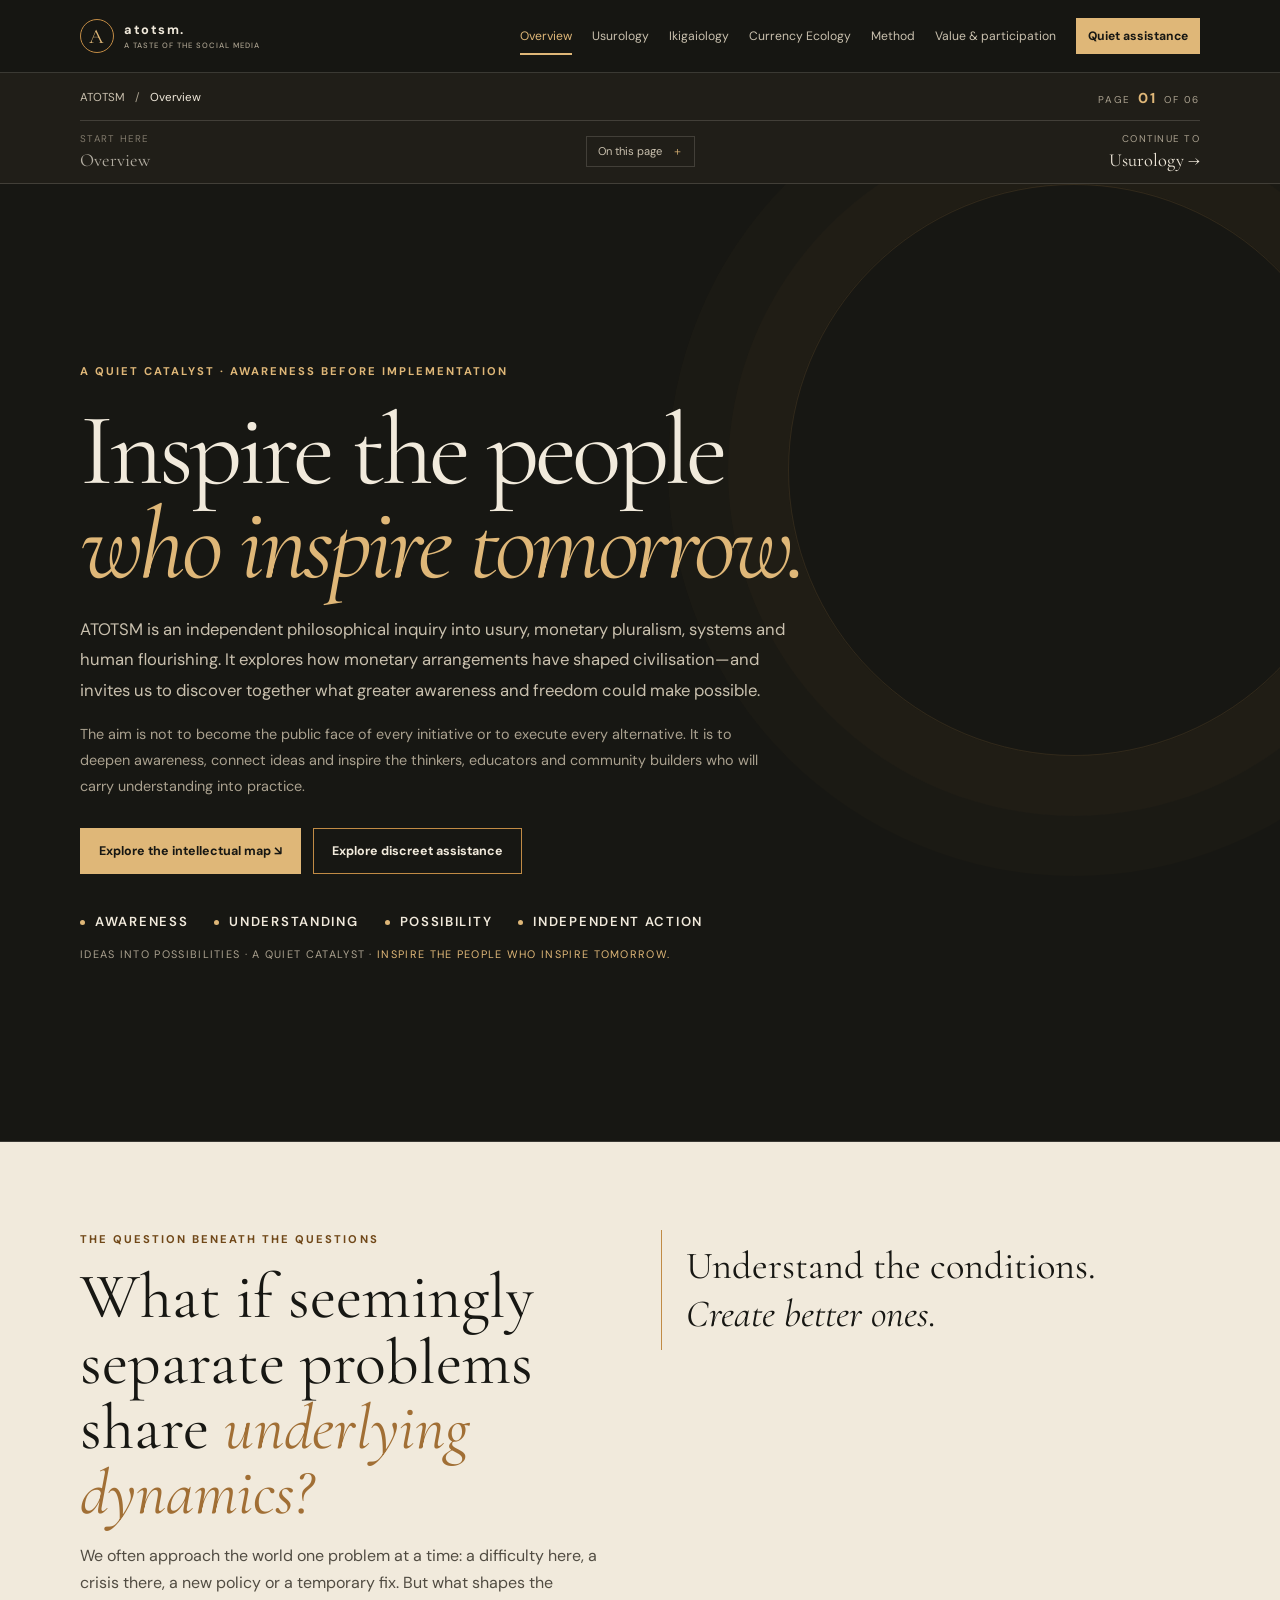
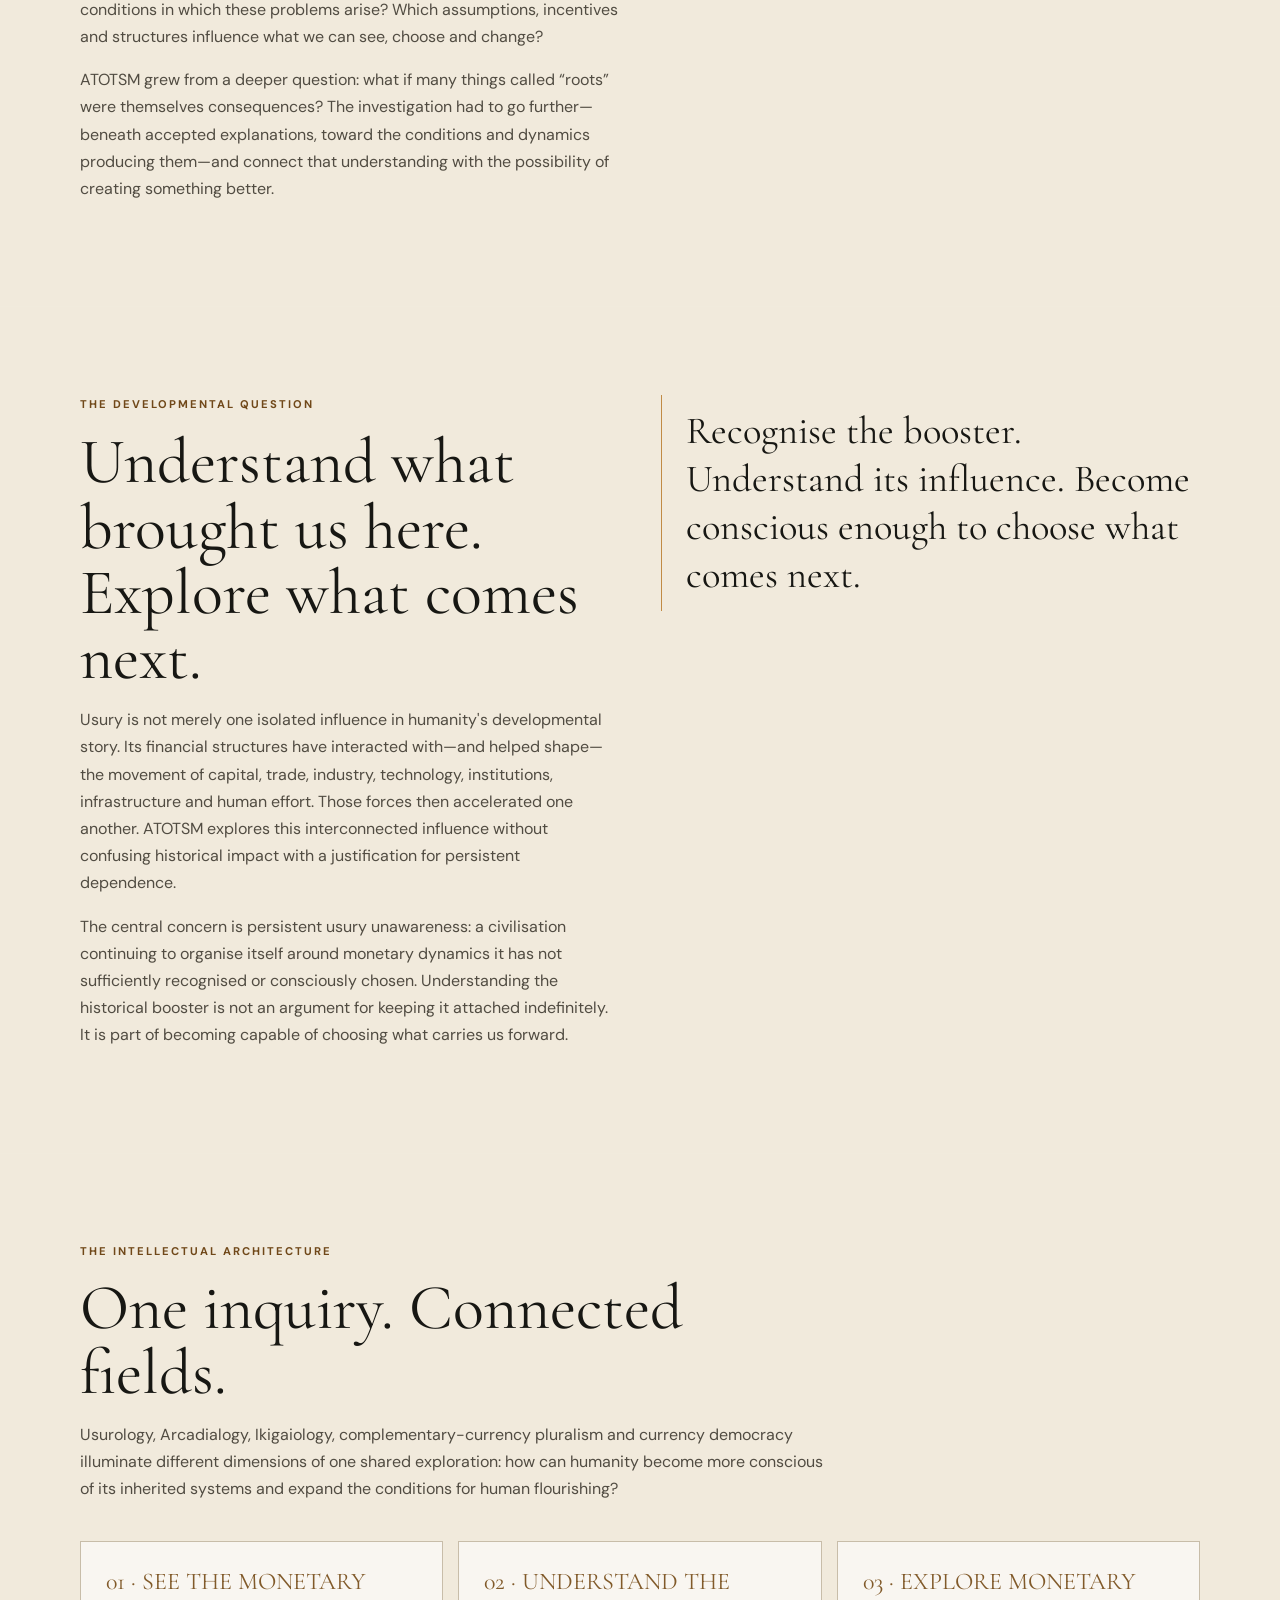
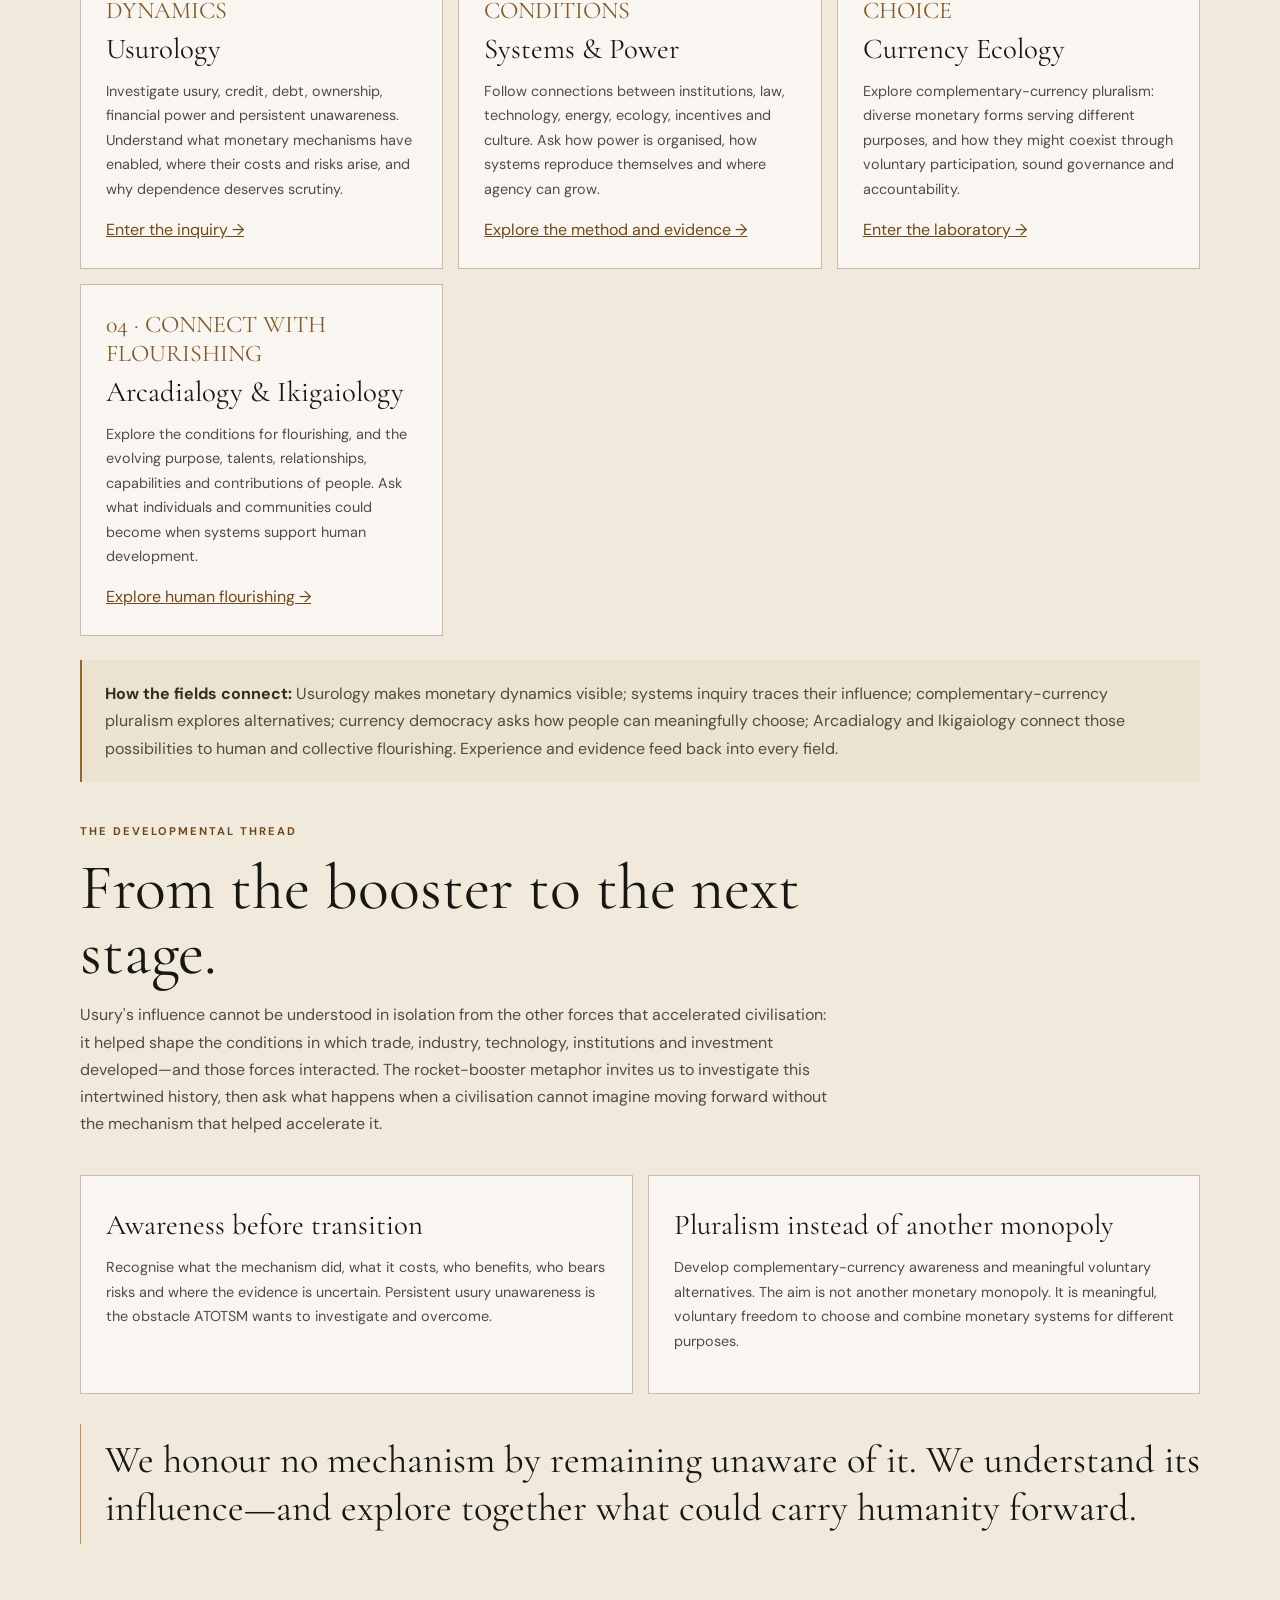
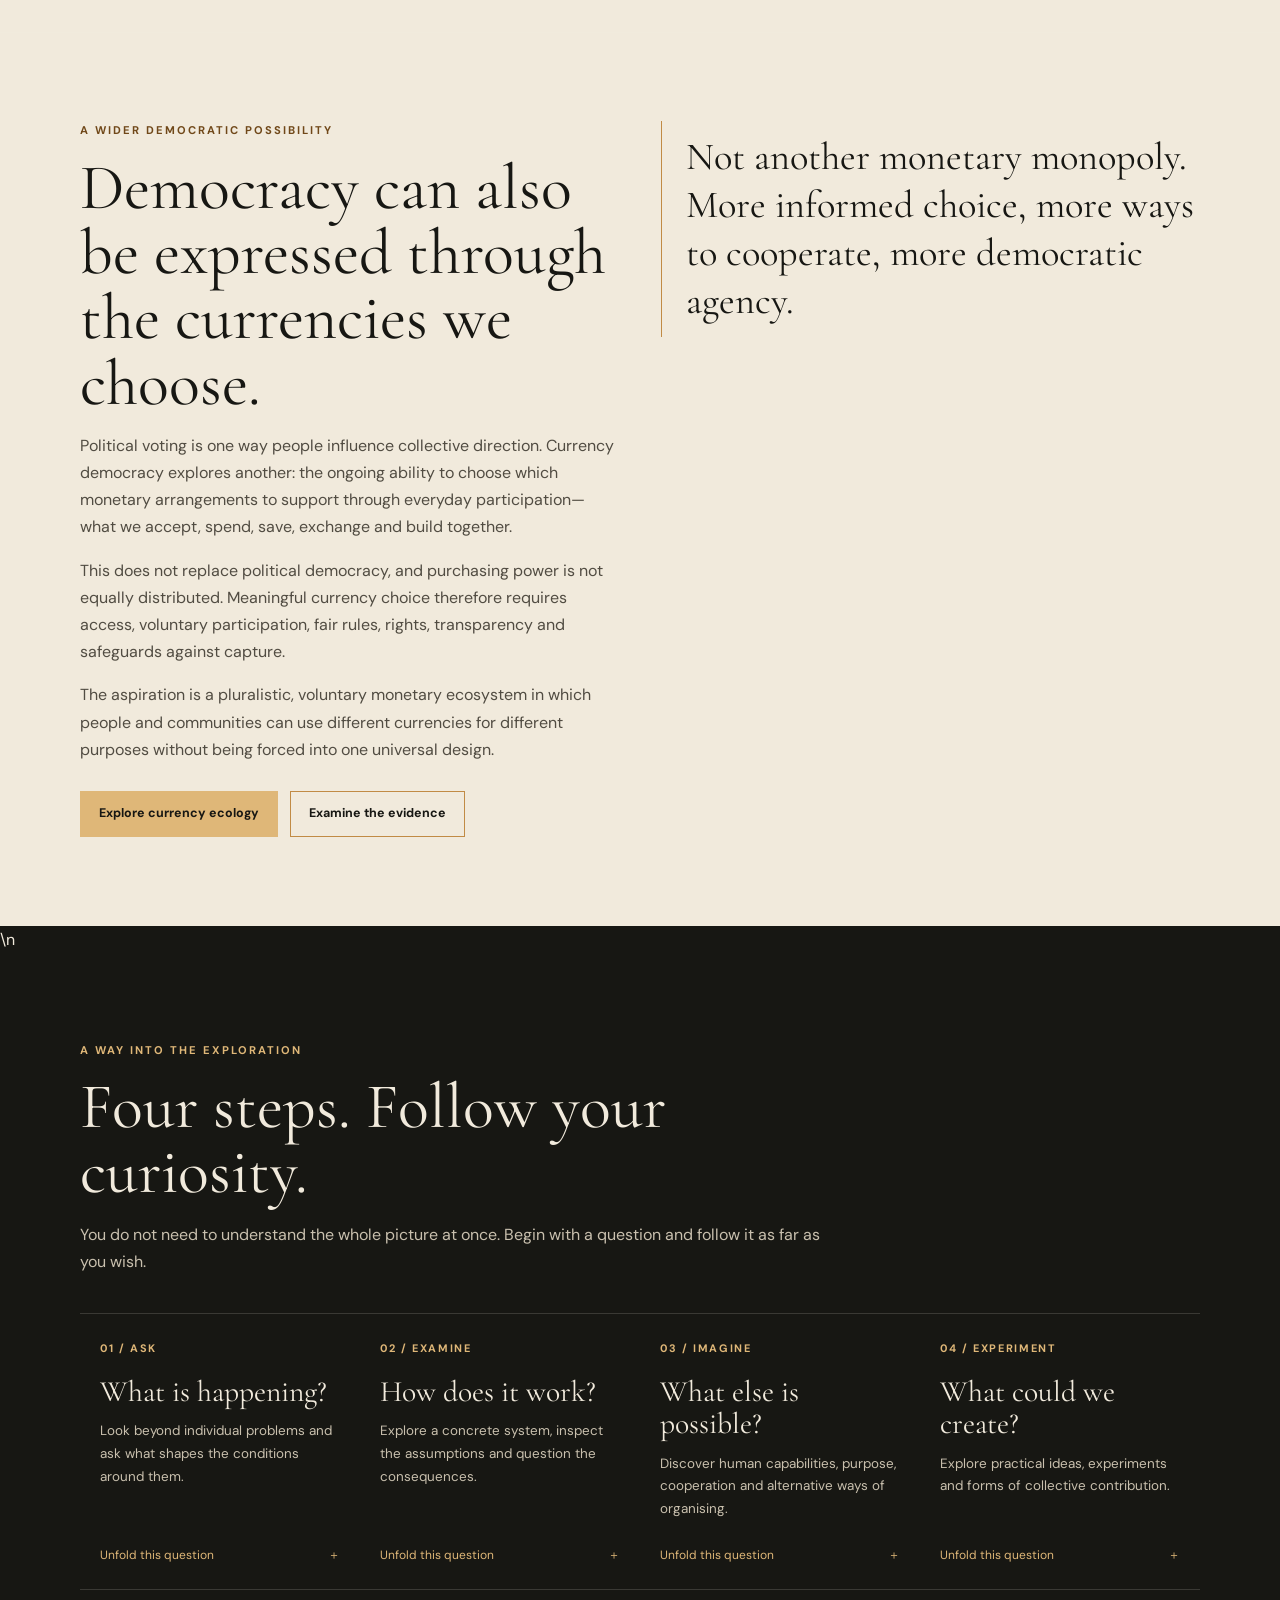
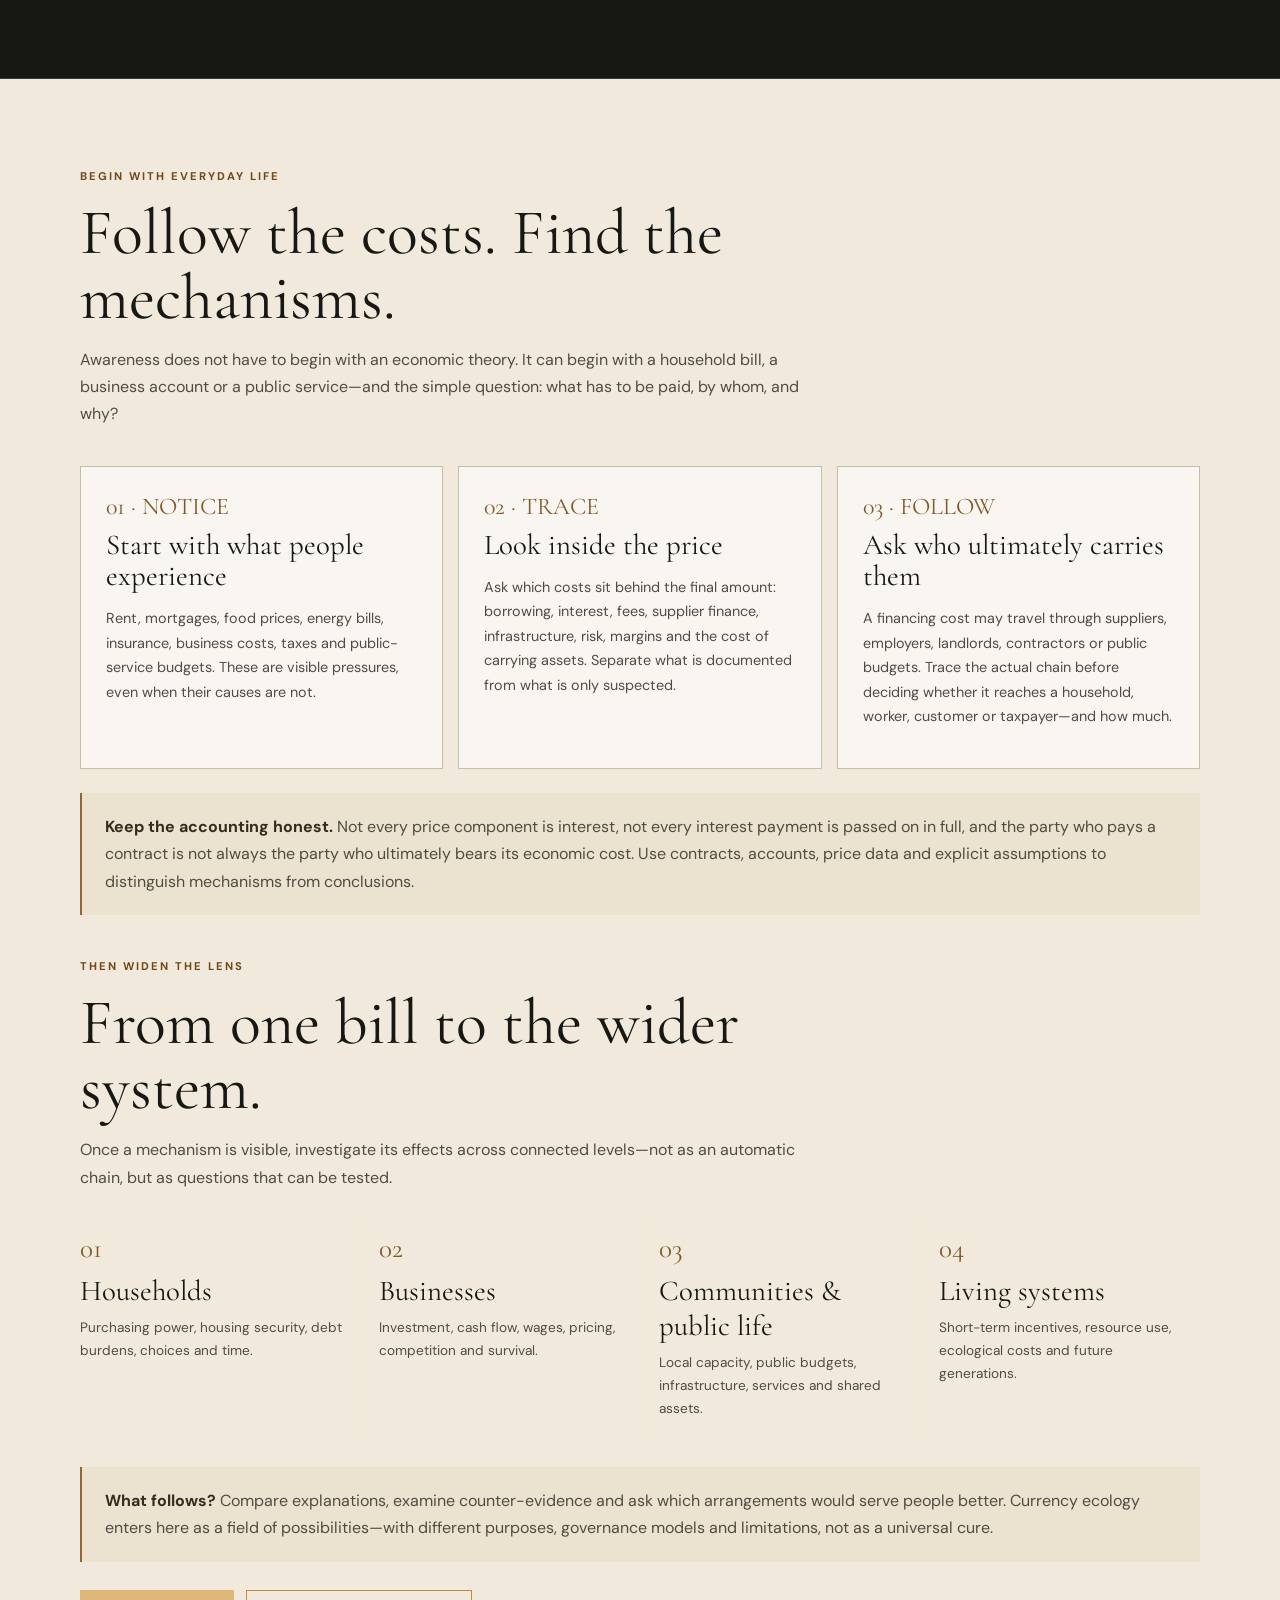
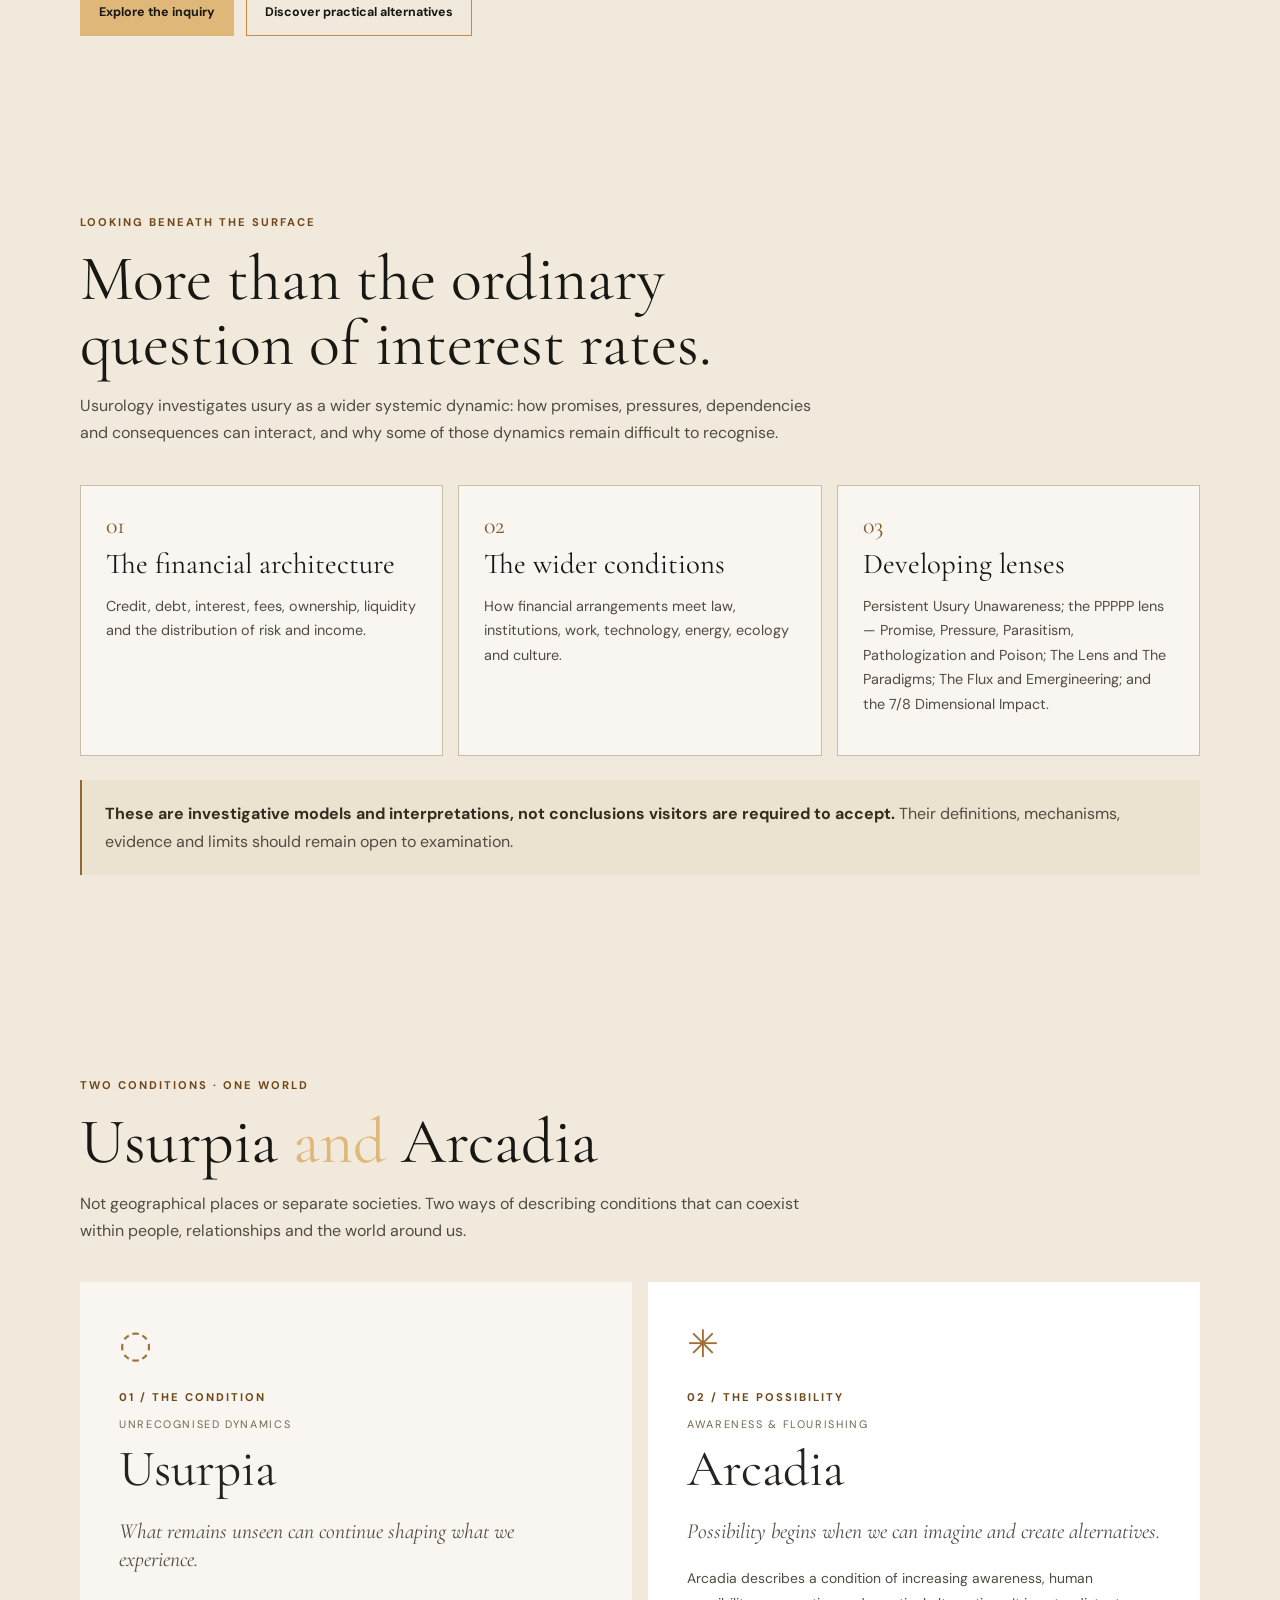
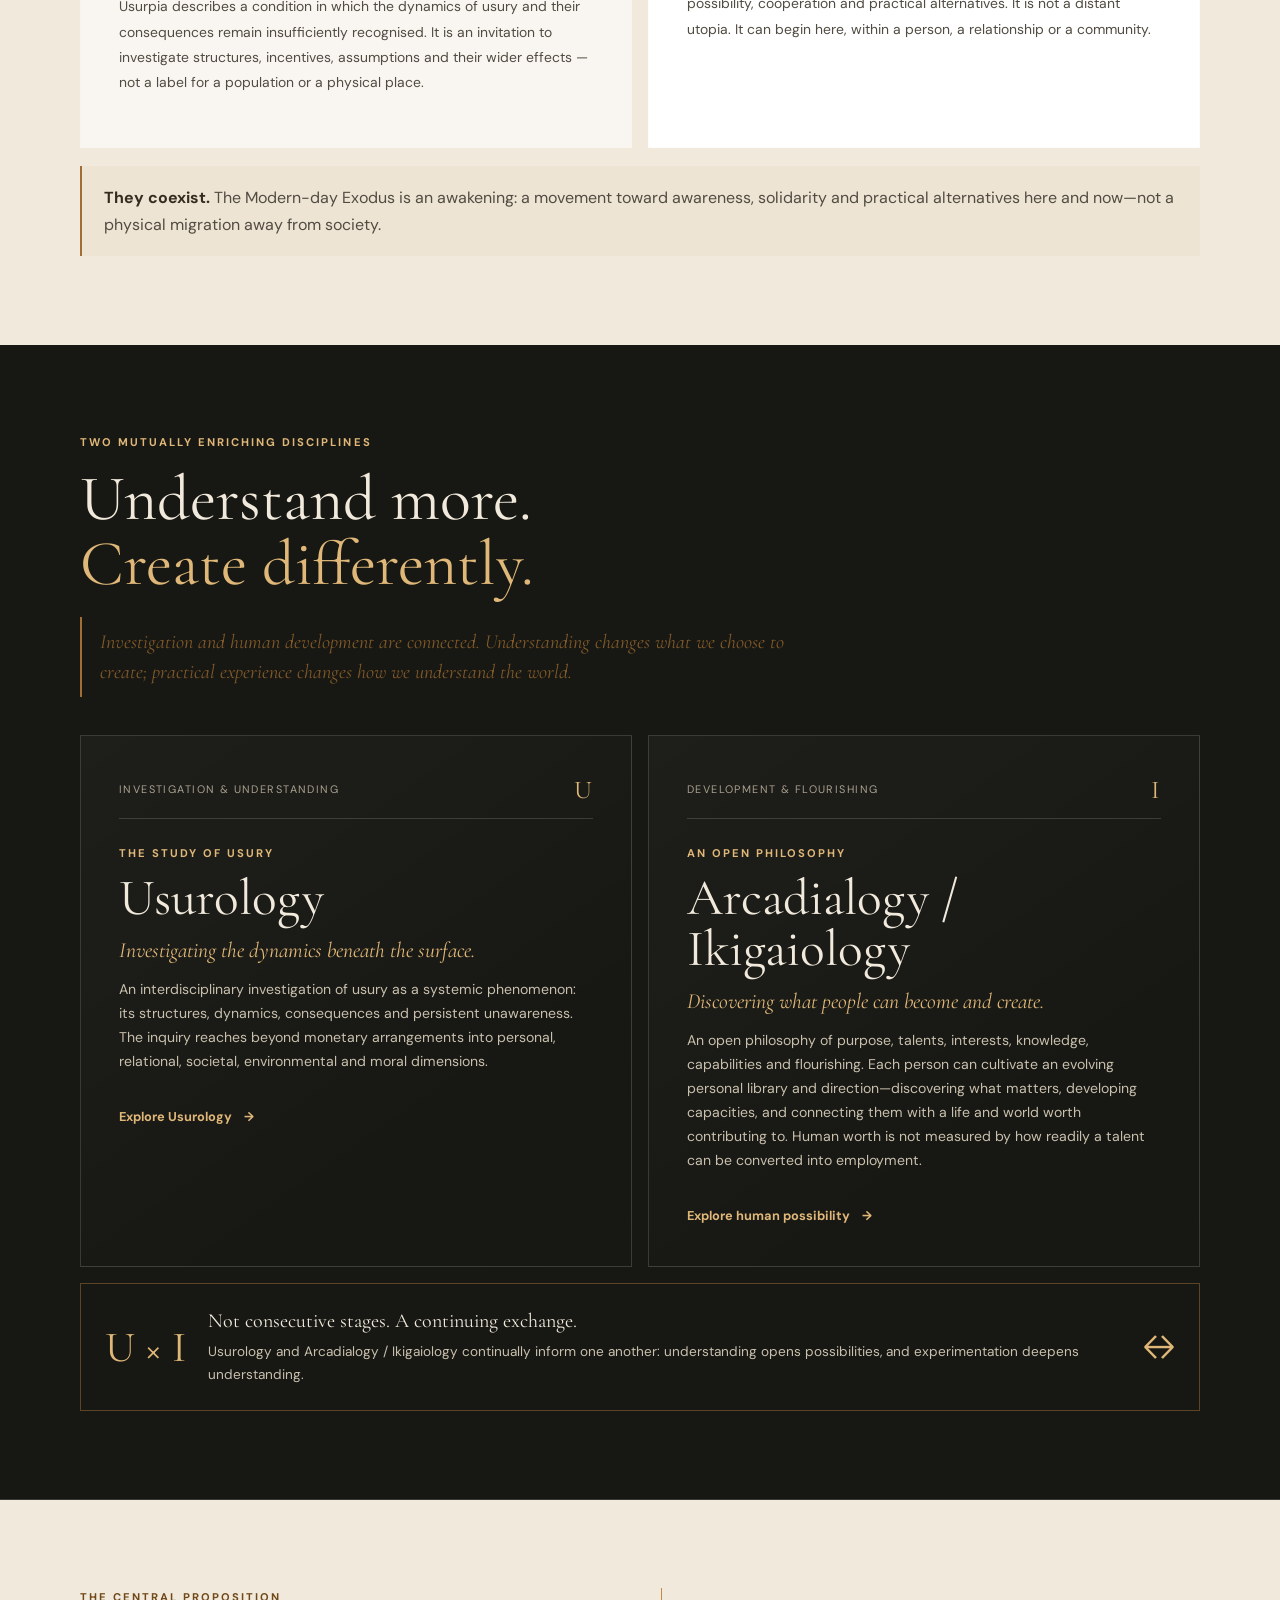
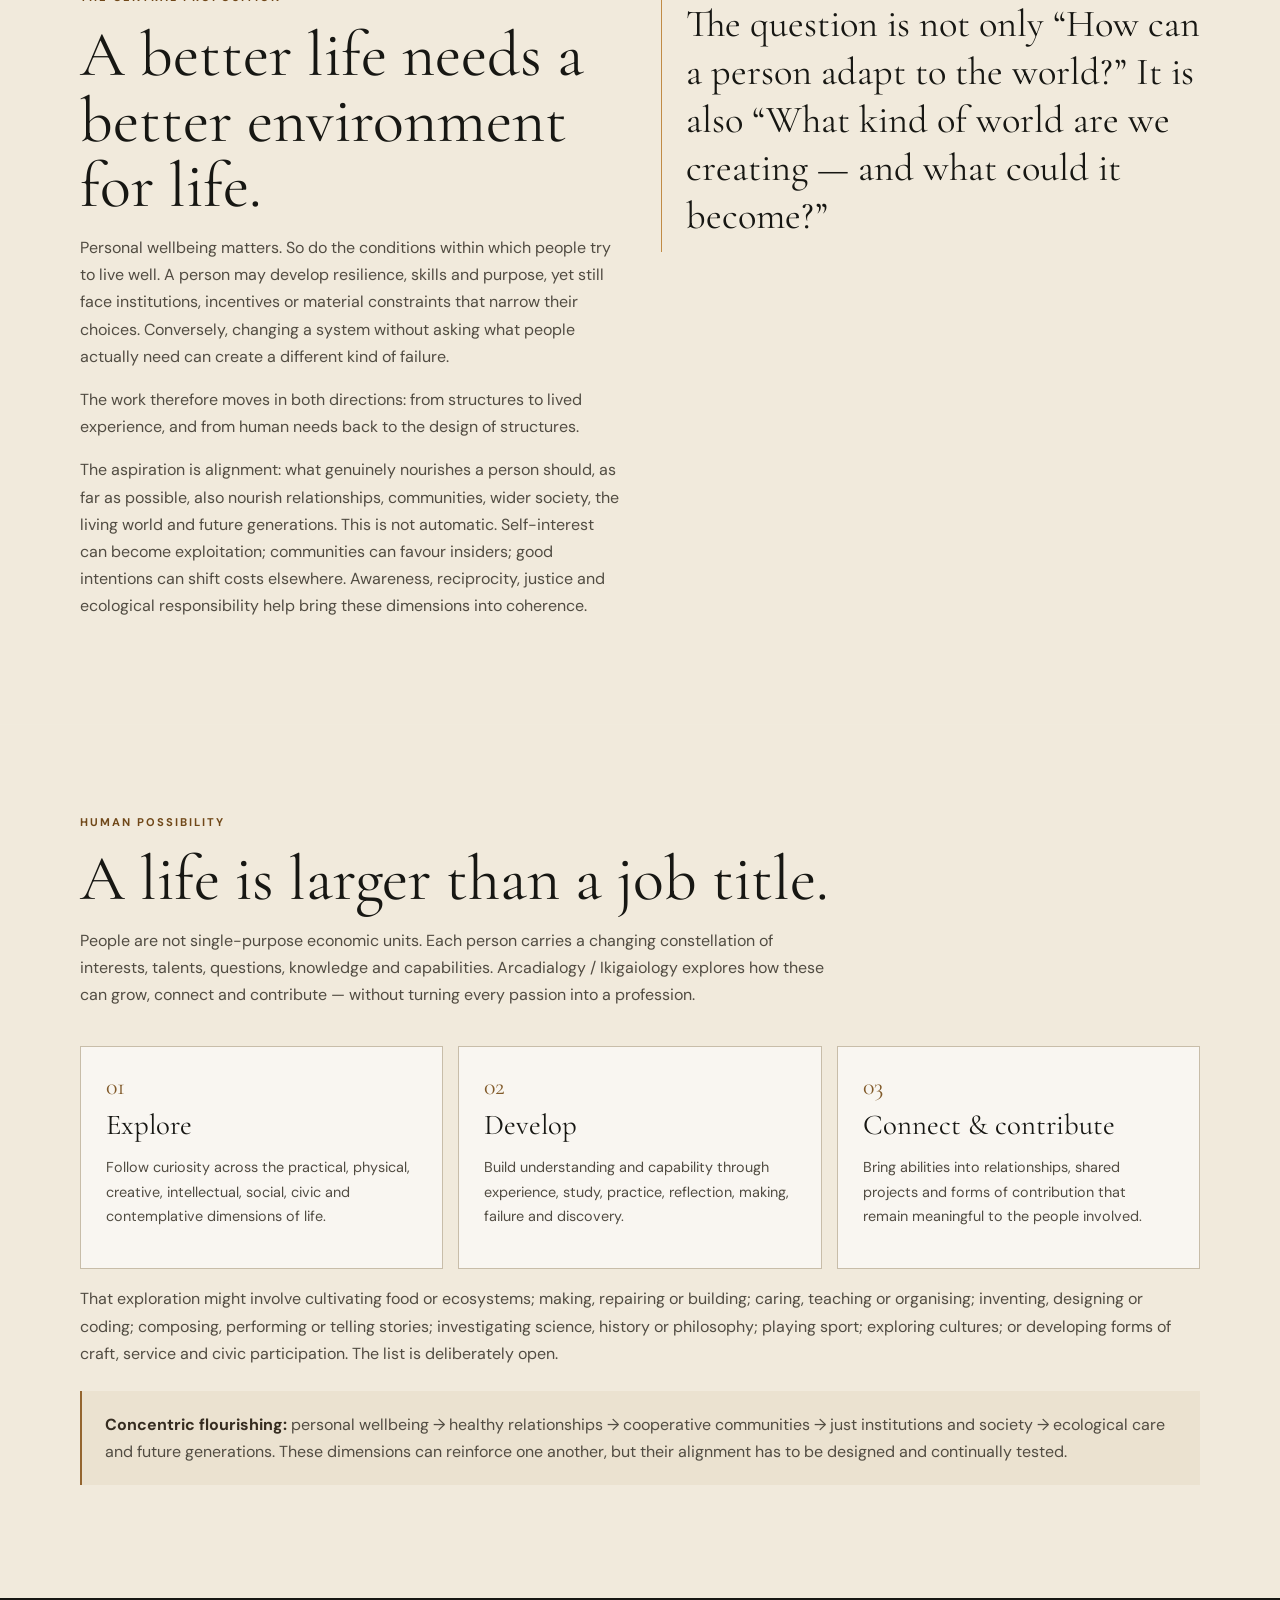
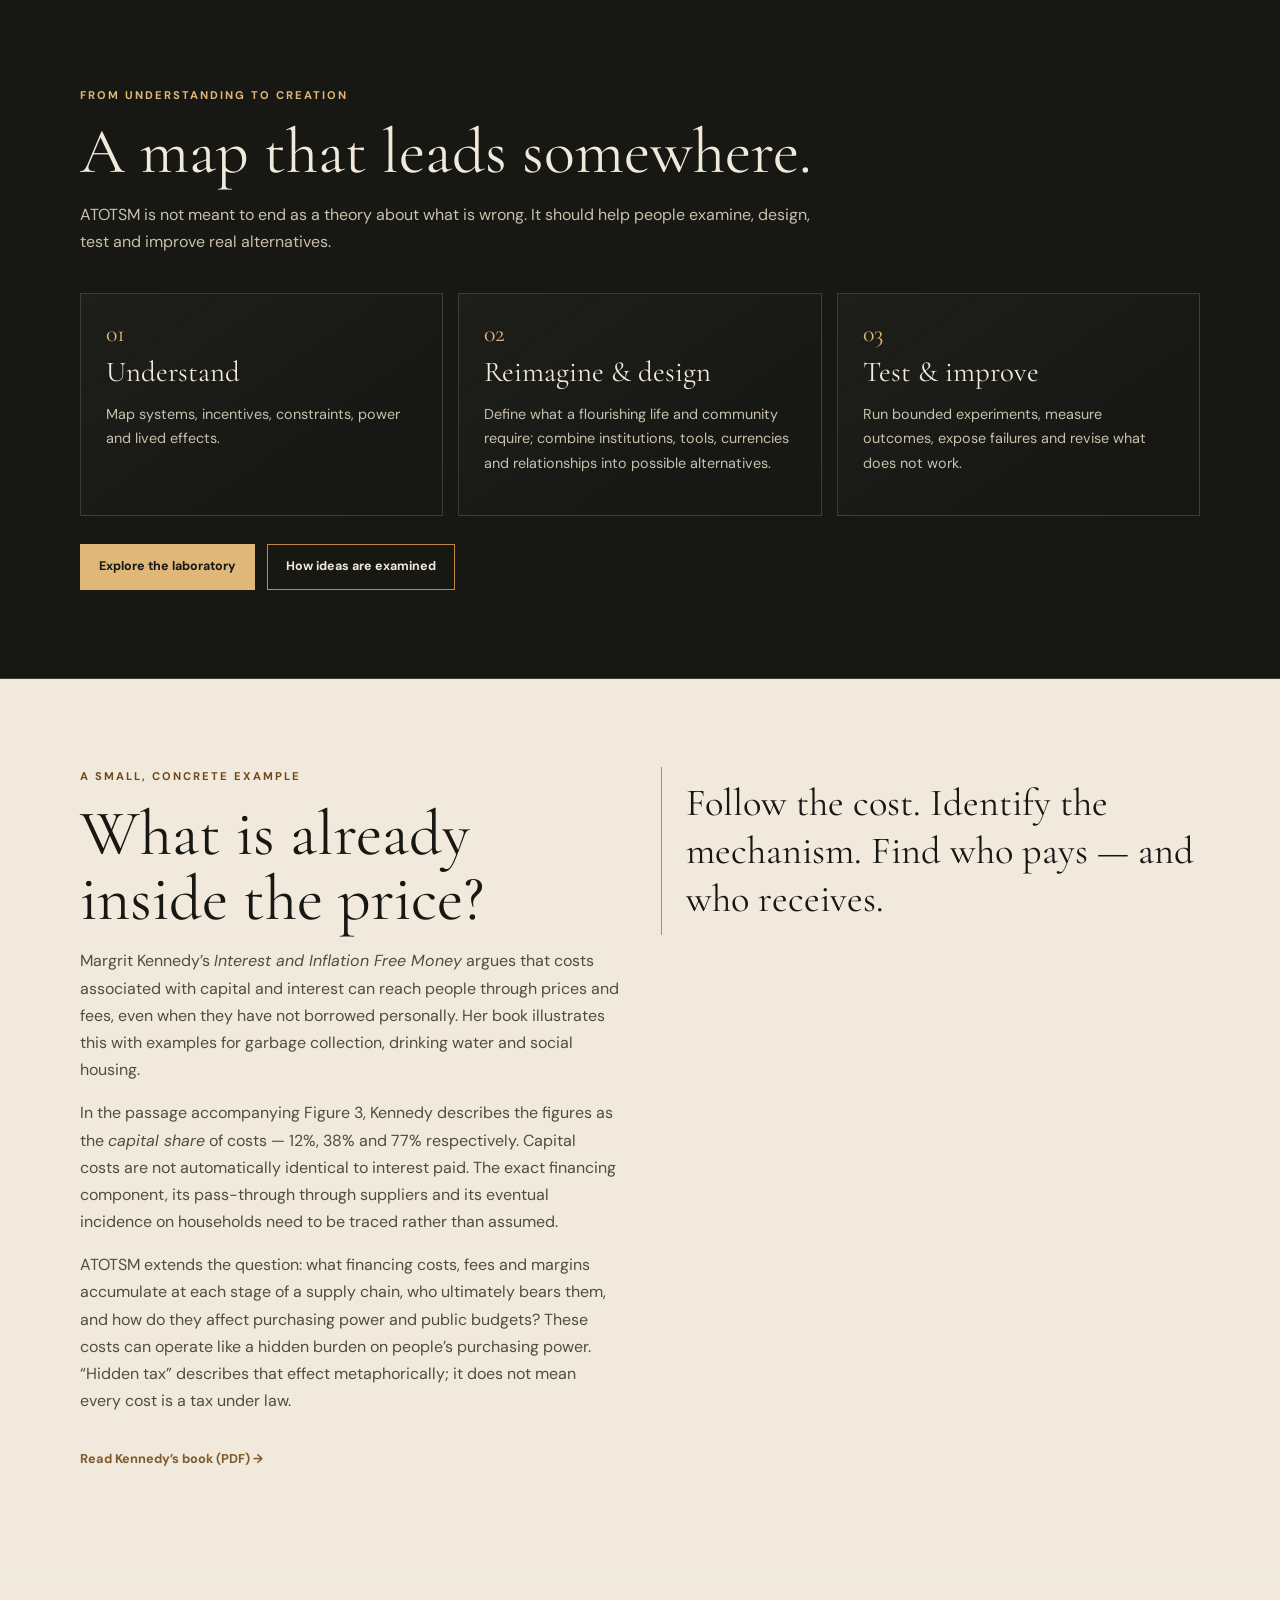
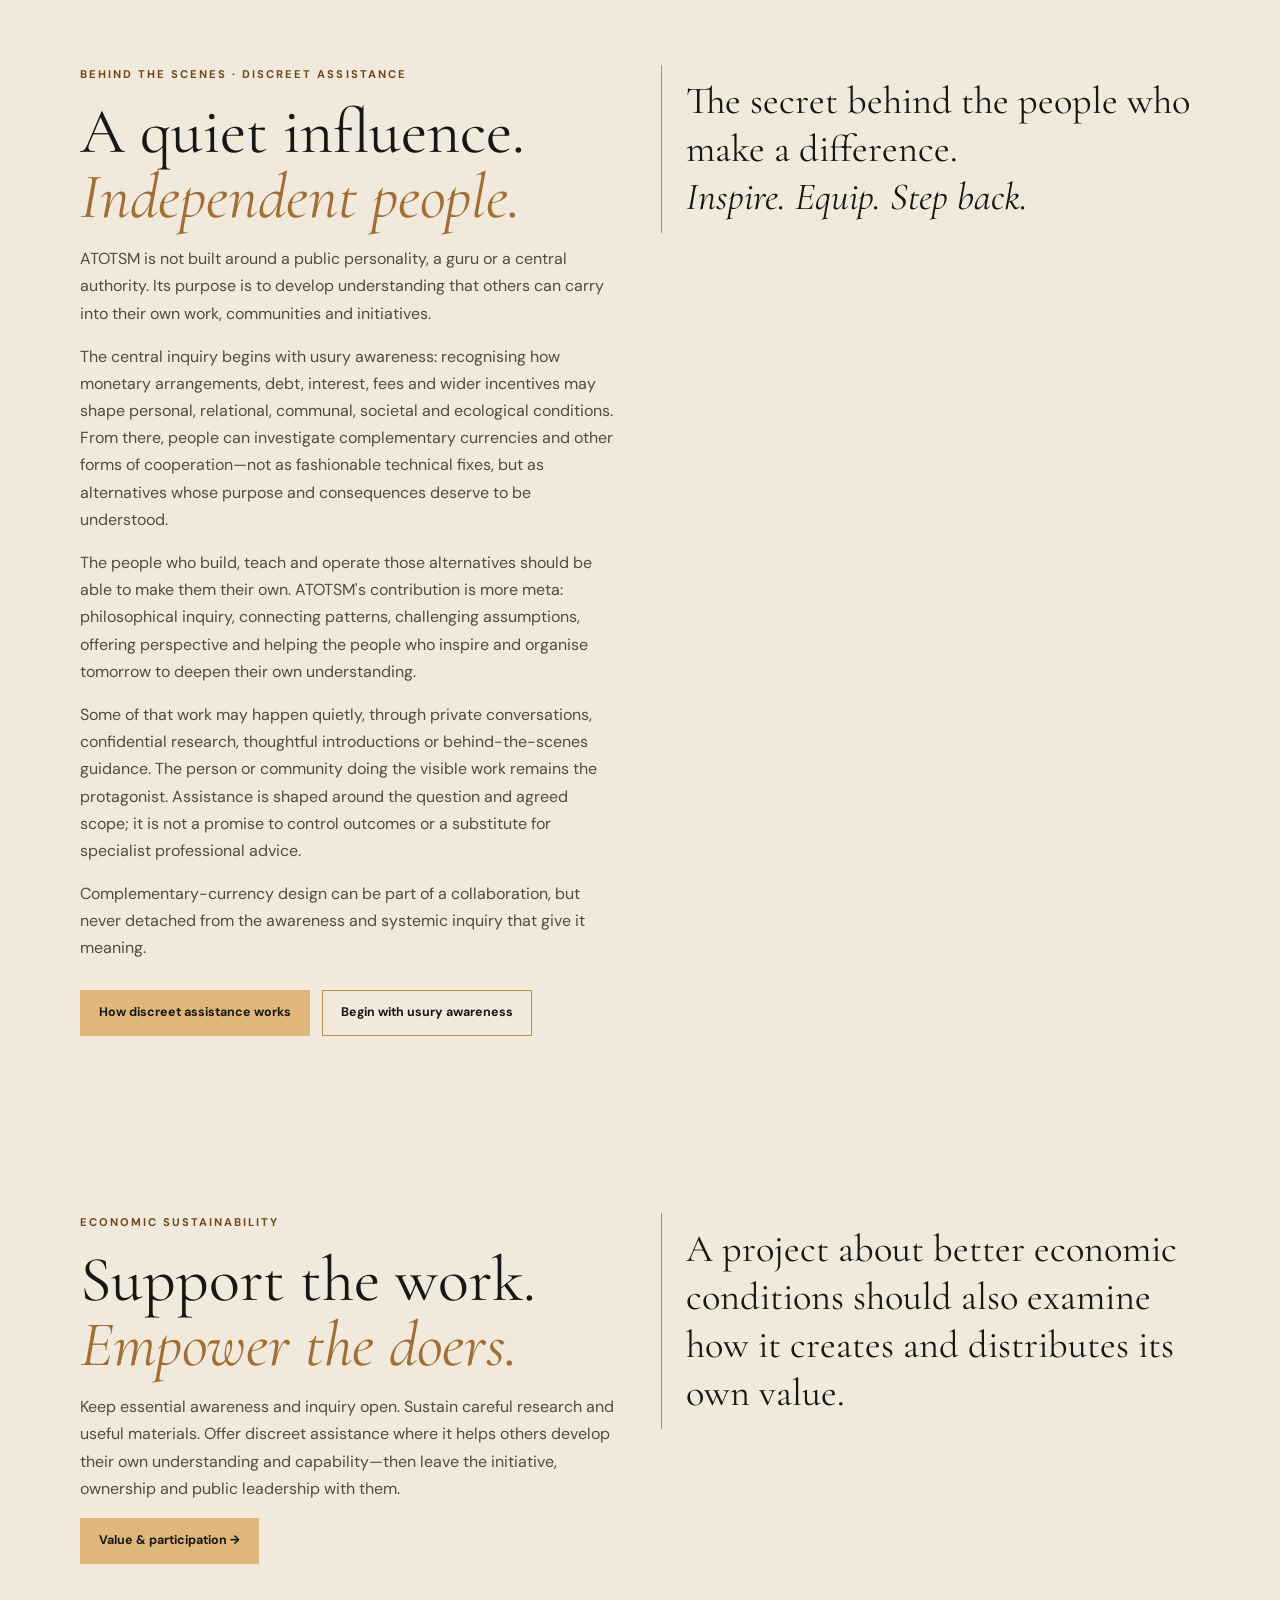
==== index.html @ 86e3e3d0 "Reframe homepage around ATOTSM's shared invitation" ====
<!doctype html>
<html lang="en">
<head>
<meta charset="utf-8">
<meta name="viewport" content="width=device-width,initial-scale=1">
<meta name="description" content="ATOTSM explores monetary awareness, currency democracy, systems and human flourishing.">
<meta property="og:title" content="ATOTSM — See the systems. Discover what's possible.">
<meta property="og:description" content="A philosophical inquiry into monetary awareness, pluralism, currency democracy, systems and human flourishing.">
<title>ATOTSM — See the systems. Discover what's possible.</title>
<link rel="preconnect" href="https://fonts.googleapis.com">
<link href="https://fonts.googleapis.com/css2?family=Cormorant+Garamond:wght@400;500;600&family=DM+Sans:wght@400;500;600;700&display=swap" rel="stylesheet">
<link rel="stylesheet" href="assets/site.css">
</head>
<body>
<header><nav class="wrap">
<a class="brand" href="index.html"><span class="mark">A</span><span class="brand-word">atotsm.<small>A TASTE OF THE SOCIAL MEDIA</small></span></a>
<button class="menu" aria-expanded="false" aria-controls="site-links">Menu</button>
<div class="links" id="site-links"><a href="index.html" aria-current="page">Overview</a><a href="usurology.html">Usurology</a><a href="ikigaiology.html">Ikigaiology</a><a href="laboratory.html">Currency Ecology</a><a href="method.html">Method</a><a href="value.html">Value & participation</a><a class="cta" href="value.html#quiet-assistance">Quiet assistance</a></div>
</nav></header>
<div class="orientation"><div class="wrap orientation-inner">
<div class="orientation-top"><div class="breadcrumb"><a href="index.html">ATOTSM</a><span aria-hidden="true">/</span><span aria-current="page">Overview</span></div><div class="page-count">PAGE <strong>01</strong> <span>OF 06</span></div></div>
<div class="orientation-bottom"><span class="page-step edge"><span>Start here</span><strong>Overview</strong></span><details class="section-map"><summary>On this page <span aria-hidden="true">＋</span></summary><nav aria-label="On this page"></nav></details><a class="page-step next" href="usurology.html"><span>Continue to</span><strong>Usurology →</strong></a></div>
</div></div>
<main>
<section class="hero">
<div class="wrap hero-inner">
<div class="eyebrow">A quiet catalyst · Awareness before implementation</div>
<h1>Inspire the people<br><em>who inspire tomorrow.</em></h1>
<p class="lead">ATOTSM is an independent philosophical inquiry into usury, monetary pluralism, systems and human flourishing. It explores how monetary arrangements have shaped civilisation—and invites us to discover together what greater awareness and freedom could make possible.</p>
<p class="hero-invitation">The aim is not to become the public face of every initiative or to execute every alternative. It is to deepen awareness, connect ideas and inspire the thinkers, educators and community builders who will carry understanding into practice.</p>
<div class="actions"><a class="btn primary" href="#intellectual-map">Explore the intellectual map ↘</a><a class="btn" href="#quiet-assistance">Explore discreet assistance</a></div>
<div class="concept-set" aria-label="Awareness, understanding, possibility, independent action"><span>Awareness</span><span>Understanding</span><span>Possibility</span><span>Independent action</span></div><div class="identity-line">Ideas into possibilities · A quiet catalyst · <span>Inspire the people who inspire tomorrow.</span></div>
</div>
</section>

<section id="why" class="paper">
<div class="wrap split">
<div>
<div class="eyebrow">The question beneath the questions</div>
<h2 class="display-heading">What if seemingly separate problems share <em>underlying dynamics?</em></h2>
<p>We often approach the world one problem at a time: a difficulty here, a crisis there, a new policy or a temporary fix. But what shapes the conditions in which these problems arise? Which assumptions, incentives and structures influence what we can see, choose and change?</p>
<p>ATOTSM grew from a deeper question: what if many things called “roots” were themselves consequences? The investigation had to go further—beneath accepted explanations, toward the conditions and dynamics producing them—and connect that understanding with the possibility of creating something better.</p>
</div>
<div class="quote">Understand the conditions.<br><em>Create better ones.</em></div>
</div>
</section>

<section id="developmental-inquiry" class="paper">
<div class="wrap split">
<div>
<div class="eyebrow">The developmental question</div>
<h2 class="display-heading">Understand what brought us here. Explore what comes next.</h2>
<p>Usury is not merely one isolated influence in humanity's developmental story. Its financial structures have interacted with—and helped shape—the movement of capital, trade, industry, technology, institutions, infrastructure and human effort. Those forces then accelerated one another. ATOTSM explores this interconnected influence without confusing historical impact with a justification for persistent dependence.</p>
<p>The central concern is persistent usury unawareness: a civilisation continuing to organise itself around monetary dynamics it has not sufficiently recognised or consciously chosen. Understanding the historical booster is not an argument for keeping it attached indefinitely. It is part of becoming capable of choosing what carries us forward.</p>
</div>
<div class="quote">Recognise the booster. Understand its influence. Become conscious enough to choose what comes next.</div>
</div>
</section>


<section id="intellectual-map" class="paper">
<div class="wrap">
<div class="head"><div class="eyebrow">The intellectual architecture</div><h2>One inquiry. Connected fields.</h2><p>Usurology, Arcadialogy, Ikigaiology, complementary-currency pluralism and currency democracy illuminate different dimensions of one shared exploration: how can humanity become more conscious of its inherited systems and expand the conditions for human flourishing?</p></div>
<div class="cards three">
<article class="card"><div class="num">01 · SEE THE MONETARY DYNAMICS</div><h3>Usurology</h3><p>Investigate usury, credit, debt, ownership, financial power and persistent unawareness. Understand what monetary mechanisms have enabled, where their costs and risks arise, and why dependence deserves scrutiny.</p><a href="usurology.html">Enter the inquiry →</a></article>
<article class="card"><div class="num">02 · UNDERSTAND THE CONDITIONS</div><h3>Systems & Power</h3><p>Follow connections between institutions, law, technology, energy, ecology, incentives and culture. Ask how power is organised, how systems reproduce themselves and where agency can grow.</p><a href="method.html#evidence-map">Explore the method and evidence →</a></article>
<article class="card"><div class="num">03 · EXPLORE MONETARY CHOICE</div><h3>Currency Ecology</h3><p>Explore complementary-currency pluralism: diverse monetary forms serving different purposes, and how they might coexist through voluntary participation, sound governance and accountability.</p><a href="laboratory.html">Enter the laboratory →</a></article>
<article class="card"><div class="num">04 · CONNECT WITH FLOURISHING</div><h3>Arcadialogy & Ikigaiology</h3><p>Explore the conditions for flourishing, and the evolving purpose, talents, relationships, capabilities and contributions of people. Ask what individuals and communities could become when systems support human development.</p><a href="ikigaiology.html">Explore human flourishing →</a></article>
</div>
<div class="note"><strong>How the fields connect:</strong> Usurology makes monetary dynamics visible; systems inquiry traces their influence; complementary-currency pluralism explores alternatives; currency democracy asks how people can meaningfully choose; Arcadialogy and Ikigaiology connect those possibilities to human and collective flourishing. Experience and evidence feed back into every field.</div>
<div class="head" style="margin-top:40px"><div class="eyebrow">The developmental thread</div><h2>From the booster to the next stage.</h2><p>Usury's influence cannot be understood in isolation from the other forces that accelerated civilisation: it helped shape the conditions in which trade, industry, technology, institutions and investment developed—and those forces interacted. The rocket-booster metaphor invites us to investigate this intertwined history, then ask what happens when a civilisation cannot imagine moving forward without the mechanism that helped accelerate it.</p></div>
<div class="cards"><article class="card"><h3>Awareness before transition</h3><p>Recognise what the mechanism did, what it costs, who benefits, who bears risks and where the evidence is uncertain. Persistent usury unawareness is the obstacle ATOTSM wants to investigate and overcome.</p></article><article class="card"><h3>Pluralism instead of another monopoly</h3><p>Develop complementary-currency awareness and meaningful voluntary alternatives. The aim is not another monetary monopoly. It is meaningful, voluntary freedom to choose and combine monetary systems for different purposes.</p></article></div>
<div class="quote" style="margin-top:30px">We honour no mechanism by remaining unaware of it. We understand its influence—and explore together what could carry humanity forward.</div>
</div></section>
<section id="currency-democracy" class="paper"><div class="wrap split"><div><div class="eyebrow">A wider democratic possibility</div><h2 class="display-heading">Democracy can also be expressed through the currencies we choose.</h2><p>Political voting is one way people influence collective direction. Currency democracy explores another: the ongoing ability to choose which monetary arrangements to support through everyday participation—what we accept, spend, save, exchange and build together.</p><p>This does not replace political democracy, and purchasing power is not equally distributed. Meaningful currency choice therefore requires access, voluntary participation, fair rules, rights, transparency and safeguards against capture.</p><p>The aspiration is a pluralistic, voluntary monetary ecosystem in which people and communities can use different currencies for different purposes without being forced into one universal design.</p><div class="actions"><a class="btn primary" href="laboratory.html">Explore currency ecology</a><a class="btn" href="method.html#evidence-map">Examine the evidence</a></div></div><div class="quote">Not another monetary monopoly. More informed choice, more ways to cooperate, more democratic agency.</div></div></section>
\n<section id="path">
<div class="wrap">
<div class="head">
<div class="eyebrow">A way into the exploration</div>
<h2>Four steps. Follow your curiosity.</h2>
<p>You do not need to understand the whole picture at once. Begin with a question and follow it as far as you wish.</p>
</div>
<div class="explore-steps">
<article class="explore-step"><button class="step-toggle" type="button" aria-expanded="false" aria-controls="step-ask"><span class="explore-number">01 / ASK</span><span class="step-question">What is happening?</span><span class="step-prompt">Look beyond individual problems and ask what shapes the conditions around them.</span><span class="step-link">Unfold this question <span aria-hidden="true">＋</span></span></button><div class="step-reveal" id="step-ask" hidden><p>Begin with the conditions around a problem: what assumptions, incentives, rules and relationships help produce it?</p><p>ATOTSM grew from the desire to investigate roots as well as symptoms — and connect that investigation with the possibility of creating something better.</p><a class="step-next" href="#why">Read the opening inquiry <span aria-hidden="true">↓</span></a></div></article>
<article class="explore-step"><button class="step-toggle" type="button" aria-expanded="false" aria-controls="step-examine"><span class="explore-number">02 / EXAMINE</span><span class="step-question">How does it work?</span><span class="step-prompt">Explore a concrete system, inspect the assumptions and question the consequences.</span><span class="step-link">Unfold this question <span aria-hidden="true">＋</span></span></button><div class="step-reveal" id="step-examine" hidden><p>Usurology examines usury and the wider structures through which financial promises, pressures, dependencies and consequences can interact.</p><p>Start with the financial architecture, then follow its connections to law, institutions, work, technology, energy, ecology and culture.</p><a class="step-next" href="#examine">Read the inquiry <span aria-hidden="true">↓</span></a></div></article>
<article class="explore-step"><button class="step-toggle" type="button" aria-expanded="false" aria-controls="step-imagine"><span class="explore-number">03 / IMAGINE</span><span class="step-question">What else is possible?</span><span class="step-prompt">Discover human capabilities, purpose, cooperation and alternative ways of organising.</span><span class="step-link">Unfold this question <span aria-hidden="true">＋</span></span></button><div class="step-reveal" id="step-imagine" hidden><p>A life is larger than a job title. Explore changing interests, talents, knowledge and capabilities — and how personal flourishing can connect with relationships, community and the wider living world.</p><p>Arcadialogy / Ikigaiology asks what people can become and create beyond the narrow demands of an exploitative system. Talents and capabilities do not lose their worth because the prevailing division of labour cannot use them, reward them, or make room for them. Human development must help people flourish—not merely prepare them to meet a system’s demands.</p><a class="step-next" href="#imagine">Explore human possibility <span aria-hidden="true">↓</span></a></div></article>
<article class="explore-step"><button class="step-toggle" type="button" aria-expanded="false" aria-controls="step-experiment"><span class="explore-number">04 / EXPERIMENT</span><span class="step-question">What could we create?</span><span class="step-prompt">Explore practical ideas, experiments and forms of collective contribution.</span><span class="step-link">Unfold this question <span aria-hidden="true">＋</span></span></button><div class="step-reveal" id="step-experiment" hidden><p>Move from diagnosis to design: combine knowledge, capacities, institutions, tools, currencies and relationships into possible alternatives.</p><p>Then test them in bounded experiments, measure outcomes, expose failures and revise what does not work.</p><a class="step-next" href="#experiment">See how ideas become practice <span aria-hidden="true">↓</span></a></div></article>
</div>
</div>
</section>
<section id="awareness-path" class="paper">
<div class="wrap">
<div class="head">
<div class="eyebrow">Begin with everyday life</div>
<h2>Follow the costs. Find the mechanisms.</h2>
<p>Awareness does not have to begin with an economic theory. It can begin with a household bill, a business account or a public service—and the simple question: what has to be paid, by whom, and why?</p>
</div>
<div class="cards three">
<article class="card"><div class="num">01 · NOTICE</div><h3>Start with what people experience</h3><p>Rent, mortgages, food prices, energy bills, insurance, business costs, taxes and public-service budgets. These are visible pressures, even when their causes are not.</p></article>
<article class="card"><div class="num">02 · TRACE</div><h3>Look inside the price</h3><p>Ask which costs sit behind the final amount: borrowing, interest, fees, supplier finance, infrastructure, risk, margins and the cost of carrying assets. Separate what is documented from what is only suspected.</p></article>
<article class="card"><div class="num">03 · FOLLOW</div><h3>Ask who ultimately carries them</h3><p>A financing cost may travel through suppliers, employers, landlords, contractors or public budgets. Trace the actual chain before deciding whether it reaches a household, worker, customer or taxpayer—and how much.</p></article>
</div>
<div class="note"><strong>Keep the accounting honest.</strong> Not every price component is interest, not every interest payment is passed on in full, and the party who pays a contract is not always the party who ultimately bears its economic cost. Use contracts, accounts, price data and explicit assumptions to distinguish mechanisms from conclusions.</div>
<div class="head" style="margin:42px 0 18px">
<div class="eyebrow">Then widen the lens</div>
<h2>From one bill to the wider system.</h2>
<p>Once a mechanism is visible, investigate its effects across connected levels—not as an automatic chain, but as questions that can be tested.</p>
</div>
<div class="steps">
<article class="step"><b>01</b><h3>Households</h3><p>Purchasing power, housing security, debt burdens, choices and time.</p></article>
<article class="step"><b>02</b><h3>Businesses</h3><p>Investment, cash flow, wages, pricing, competition and survival.</p></article>
<article class="step"><b>03</b><h3>Communities & public life</h3><p>Local capacity, public budgets, infrastructure, services and shared assets.</p></article>
<article class="step"><b>04</b><h3>Living systems</h3><p>Short-term incentives, resource use, ecological costs and future generations.</p></article>
</div>
<p class="note"><strong>What follows?</strong> Compare explanations, examine counter-evidence and ask which arrangements would serve people better. Currency ecology enters here as a field of possibilities—with different purposes, governance models and limitations, not as a universal cure.</p>
<div class="actions"><a class="btn primary" href="usurology.html">Explore the inquiry</a><a class="btn" href="laboratory.html">Discover practical alternatives</a></div>
</div>
</section>
<section id="examine" class="paper"><div class="wrap"><div class="head"><div class="eyebrow">Looking beneath the surface</div><h2>More than the ordinary question of interest rates.</h2><p>Usurology investigates usury as a wider systemic dynamic: how promises, pressures, dependencies and consequences can interact, and why some of those dynamics remain difficult to recognise.</p></div><div class="cards three"><article class="card"><div class="num">01</div><h3>The financial architecture</h3><p>Credit, debt, interest, fees, ownership, liquidity and the distribution of risk and income.</p></article><article class="card"><div class="num">02</div><h3>The wider conditions</h3><p>How financial arrangements meet law, institutions, work, technology, energy, ecology and culture.</p></article><article class="card"><div class="num">03</div><h3>Developing lenses</h3><p>Persistent Usury Unawareness; the PPPPP lens — Promise, Pressure, Parasitism, Pathologization and Poison; The Lens and The Paradigms; The Flux and Emergineering; and the 7/8 Dimensional Impact.</p></article></div><p class="note"><strong>These are investigative models and interpretations, not conclusions visitors are required to accept.</strong> Their definitions, mechanisms, evidence and limits should remain open to examination.</p></div></section>
<section id="conditions" class="paper">
<div class="wrap">
<div class="head">
<div class="eyebrow">Two conditions · One world</div>
<h2>Usurpia <span class="gold">and</span> Arcadia</h2>
<p>Not geographical places or separate societies. Two ways of describing conditions that can coexist within people, relationships and the world around us.</p>
</div>
<div class="condition-grid">
<article class="condition-card">
<div class="condition-symbol">◌</div><div class="eyebrow">01 / The condition</div><div class="condition-kicker">Unrecognised dynamics</div>
<h3>Usurpia</h3>
<p class="condition-quote">What remains unseen can continue shaping what we experience.</p>
<p>Usurpia describes a condition in which the dynamics of usury and their consequences remain insufficiently recognised. It is an invitation to investigate structures, incentives, assumptions and their wider effects — not a label for a population or a physical place.</p>
</article>
<article class="condition-card arcadia">
<div class="condition-symbol">✳</div><div class="eyebrow">02 / The possibility</div><div class="condition-kicker">Awareness & flourishing</div>
<h3>Arcadia</h3>
<p class="condition-quote">Possibility begins when we can imagine and create alternatives.</p>
<p>Arcadia describes a condition of increasing awareness, human possibility, cooperation and practical alternatives. It is not a distant utopia. It can begin here, within a person, a relationship or a community.</p>
</article>
</div>
<div class="coexist-note"><strong>They coexist.</strong> The Modern-day Exodus is an awakening: a movement toward awareness, solidarity and practical alternatives here and now—not a physical migration away from society.</div>
</div>
</section>

<section id="disciplines">
<div class="wrap">
<div class="head">
<div class="eyebrow">Two mutually enriching disciplines</div>
<h2>Understand more.<br><span class="gold">Create differently.</span></h2>
<p class="discipline-quote">Investigation and human development are connected. Understanding changes what we choose to create; practical experience changes how we understand the world.</p>
</div>
<div class="discipline-grid">
<article class="discipline-card">
<div class="discipline-top"><span>Investigation & understanding</span><b>U</b></div>
<div class="eyebrow">The study of usury</div><h3>Usurology</h3>
<p class="discipline-tagline">Investigating the dynamics beneath the surface.</p>
<p>An interdisciplinary investigation of usury as a systemic phenomenon: its structures, dynamics, consequences and persistent unawareness. The inquiry reaches beyond monetary arrangements into personal, relational, societal, environmental and moral dimensions.</p>
<a class="text-link" href="usurology.html">Explore Usurology <span>→</span></a>
</article>
<article class="discipline-card">
<div class="discipline-top"><span>Development & flourishing</span><b>I</b></div>
<div class="eyebrow">An open philosophy</div><h3>Arcadialogy / Ikigaiology</h3>
<p class="discipline-tagline">Discovering what people can become and create.</p>
<p>An open philosophy of purpose, talents, interests, knowledge, capabilities and flourishing. Each person can cultivate an evolving personal library and direction—discovering what matters, developing capacities, and connecting them with a life and world worth contributing to. Human worth is not measured by how readily a talent can be converted into employment.</p>
<a class="text-link" href="ikigaiology.html">Explore human possibility <span>→</span></a>
</article>
</div>
<div class="integration">
<div class="integration-symbol">U × I</div>
<div><strong>Not consecutive stages. A continuing exchange.</strong><p>Usurology and Arcadialogy / Ikigaiology continually inform one another: understanding opens possibilities, and experimentation deepens understanding.</p></div>
<div class="integration-arrow" aria-hidden="true">↔</div>
</div>
</div>
</section>

<section id="possibility" class="paper">
<div class="wrap split">
<div>
<div class="eyebrow">The central proposition</div>
<h2 class="display-heading">A better life needs a better environment for life.</h2>
<p>Personal wellbeing matters. So do the conditions within which people try to live well. A person may develop resilience, skills and purpose, yet still face institutions, incentives or material constraints that narrow their choices. Conversely, changing a system without asking what people actually need can create a different kind of failure.</p>
<p>The work therefore moves in both directions: from structures to lived experience, and from human needs back to the design of structures.</p><p>The aspiration is alignment: what genuinely nourishes a person should, as far as possible, also nourish relationships, communities, wider society, the living world and future generations. This is not automatic. Self-interest can become exploitation; communities can favour insiders; good intentions can shift costs elsewhere. Awareness, reciprocity, justice and ecological responsibility help bring these dimensions into coherence.</p>
</div>
<div class="quote">The question is not only “How can a person adapt to the world?” It is also “What kind of world are we creating — and what could it become?”</div>
</div>
</section>

<section id="imagine" class="paper"><div class="wrap"><div class="head"><div class="eyebrow">Human possibility</div><h2>A life is larger than a job title.</h2><p>People are not single-purpose economic units. Each person carries a changing constellation of interests, talents, questions, knowledge and capabilities. Arcadialogy / Ikigaiology explores how these can grow, connect and contribute — without turning every passion into a profession.</p></div><div class="cards three"><article class="card"><div class="num">01</div><h3>Explore</h3><p>Follow curiosity across the practical, physical, creative, intellectual, social, civic and contemplative dimensions of life.</p></article><article class="card"><div class="num">02</div><h3>Develop</h3><p>Build understanding and capability through experience, study, practice, reflection, making, failure and discovery.</p></article><article class="card"><div class="num">03</div><h3>Connect & contribute</h3><p>Bring abilities into relationships, shared projects and forms of contribution that remain meaningful to the people involved.</p></article></div><p>That exploration might involve cultivating food or ecosystems; making, repairing or building; caring, teaching or organising; inventing, designing or coding; composing, performing or telling stories; investigating science, history or philosophy; playing sport; exploring cultures; or developing forms of craft, service and civic participation. The list is deliberately open.</p><div class="note"><strong>Concentric flourishing:</strong> personal wellbeing → healthy relationships → cooperative communities → just institutions and society → ecological care and future generations. These dimensions can reinforce one another, but their alignment has to be designed and continually tested.</div></div></section><section id="laboratory-map">
<div class="wrap">
<div id="experiment" class="head"><div class="eyebrow">From understanding to creation</div><h2>A map that leads somewhere.</h2><p>ATOTSM is not meant to end as a theory about what is wrong. It should help people examine, design, test and improve real alternatives.</p></div><div class="cards three"><article class="card"><div class="num">01</div><h3>Understand</h3><p>Map systems, incentives, constraints, power and lived effects.</p></article><article class="card"><div class="num">02</div><h3>Reimagine & design</h3><p>Define what a flourishing life and community require; combine institutions, tools, currencies and relationships into possible alternatives.</p></article><article class="card"><div class="num">03</div><h3>Test & improve</h3><p>Run bounded experiments, measure outcomes, expose failures and revise what does not work.</p></article></div>
<div class="actions"><a class="btn primary" href="laboratory.html">Explore the laboratory</a><a class="btn" href="method.html">How ideas are examined</a></div>
</div>
</section>

<section id="worked-example" class="paper"><div class="wrap split"><div><div class="eyebrow">A small, concrete example</div><h2 class="display-heading">What is already inside the price?</h2><p>Margrit Kennedy’s <em>Interest and Inflation Free Money</em> argues that costs associated with capital and interest can reach people through prices and fees, even when they have not borrowed personally. Her book illustrates this with examples for garbage collection, drinking water and social housing.</p><p>In the passage accompanying Figure 3, Kennedy describes the figures as the <em>capital share</em> of costs — 12%, 38% and 77% respectively. Capital costs are not automatically identical to interest paid. The exact financing component, its pass-through through suppliers and its eventual incidence on households need to be traced rather than assumed.</p><p>ATOTSM extends the question: what financing costs, fees and margins accumulate at each stage of a supply chain, who ultimately bears them, and how do they affect purchasing power and public budgets? These costs can operate like a hidden burden on people’s purchasing power. “Hidden tax” describes that effect metaphorically; it does not mean every cost is a tax under law.</p><p><a class="text-link" href="https://www.kennedy-bibliothek.info/cx-content/uploads/bibliothek/GeldbuchEnglisch.pdf" target="_blank" rel="noopener">Read Kennedy’s book (PDF) →</a></p></div><div class="quote">Follow the cost. Identify the mechanism. Find who pays — and who receives.</div></div></section><section id="quiet-assistance" class="paper"><div class="wrap split"><div><div class="eyebrow">Behind the scenes · Discreet assistance</div><h2 class="display-heading">A quiet influence. <em>Independent people.</em></h2><p>ATOTSM is not built around a public personality, a guru or a central authority. Its purpose is to develop understanding that others can carry into their own work, communities and initiatives.</p><p>The central inquiry begins with usury awareness: recognising how monetary arrangements, debt, interest, fees and wider incentives may shape personal, relational, communal, societal and ecological conditions. From there, people can investigate complementary currencies and other forms of cooperation—not as fashionable technical fixes, but as alternatives whose purpose and consequences deserve to be understood.</p><p>The people who build, teach and operate those alternatives should be able to make them their own. ATOTSM's contribution is more meta: philosophical inquiry, connecting patterns, challenging assumptions, offering perspective and helping the people who inspire and organise tomorrow to deepen their own understanding.</p><p>Some of that work may happen quietly, through private conversations, confidential research, thoughtful introductions or behind-the-scenes guidance. The person or community doing the visible work remains the protagonist. Assistance is shaped around the question and agreed scope; it is not a promise to control outcomes or a substitute for specialist professional advice.</p><p>Complementary-currency design can be part of a collaboration, but never detached from the awareness and systemic inquiry that give it meaning.</p><div class="actions"><a class="btn primary" href="value.html#quiet-assistance">How discreet assistance works</a><a class="btn" href="usurology.html">Begin with usury awareness</a></div></div><div class="quote">The secret behind the people who make a difference.<br><em>Inspire. Equip. Step back.</em></div></div></section><section id="value" class="paper"><div class="wrap split"><div><div class="eyebrow">Economic sustainability</div><h2 class="display-heading">Support the work. <em>Empower the doers.</em></h2><p>Keep essential awareness and inquiry open. Sustain careful research and useful materials. Offer discreet assistance where it helps others develop their own understanding and capability—then leave the initiative, ownership and public leadership with them.</p><a class="btn primary" href="value.html">Value & participation →</a></div><div class="quote">A project about better economic conditions should also examine how it creates and distributes its own value.</div></div></section><section id="glossary"><div class="wrap"><div class="head"><div class="eyebrow">A few words used here</div><h2>A small guide to the language.</h2><p>These terms are invitations into a shared vocabulary, not tests of belonging.</p></div><div class="glossary"><details><summary>Usurpia</summary><p>A condition in which dynamics of usury and their consequences remain insufficiently recognised.</p></details><details><summary>Arcadia</summary><p>A condition of increasing awareness, flourishing, cooperation and practical possibility — not a distant perfect society.</p></details><details><summary>Modern-day Exodus</summary><p>An awakening and constructive movement away from unexamined patterns and towards awareness and alternatives within the society we already inhabit. It is not a call for physical migration or withdrawal from the world.</p></details><details><summary>Complementary currency</summary><p>A currency or exchange system that serves alongside other arrangements. Any currency — including a national or state-issued one — can play a complementary role within a plural monetary ecology.</p></details><details><summary>Emergineering</summary><p>A developing term for consciously shaping conditions in which useful possibilities can emerge, while learning from feedback and unintended effects.</p></details></div></div></section><section id="method">
<div class="wrap split">
<div><div class="eyebrow">An open inquiry</div><h2 class="display-heading">Curiosity without compulsory agreement.</h2><p>A compelling idea is not automatically a true one. We distinguish observations from interpretations, hypotheses from findings, and proposals from proven solutions. Counterarguments and failure conditions belong in the framework itself.</p></div>
<div class="quote">You do not have to agree with a conclusion to investigate it.</div>
</div>
<div class="wrap actions"><a class="btn" href="method.html">Explore the method & scrutiny standard</a></div>
</section>
</main>
<footer><div class="wrap foot"><span>© <span data-year></span> atotsm. · A Taste of the Social Media</span><span>Awareness · Possibility · Cooperation · Discovery</span><a href="index.html">Back to overview ↑</a></div></footer>
<script src="assets/site.js"></script>
</body>
</html>
---- assets/site.css ----
:root{color-scheme:dark;--bg:#171713;--soft:#24221c;--paper:#f1eadc;--dim:#c9c0ae;--muted:#aaa18f;--gold:#c18b45;--glow:#dfb778;--line:rgba(241,234,220,.16);--serif:"Cormorant Garamond",Georgia,serif;--sans:"DM Sans",system-ui,sans-serif;--max:1120px}*{box-sizing:border-box}html{scroll-behavior:smooth;scroll-padding-top:85px}body{margin:0;background:var(--bg);color:var(--paper);font:16px/1.7 var(--sans)}a{color:inherit}.wrap{width:min(var(--max),calc(100% - 48px));margin:auto}.eyebrow{font-size:.7rem;letter-spacing:.18em;text-transform:uppercase;color:var(--glow);font-weight:700}.gold{color:var(--glow)}header{position:sticky;top:0;z-index:10;background:#171713ed;border-bottom:1px solid var(--line);backdrop-filter:blur(12px)}nav{height:72px;display:flex;align-items:center;justify-content:space-between;gap:18px}.brand{text-decoration:none;letter-spacing:.15em;font-weight:700;font-size:.8rem;display:flex;gap:10px;align-items:center}.mark{border:1px solid var(--gold);border-radius:50%;width:34px;height:34px;display:grid;place-items:center;color:var(--glow);font:1.3rem var(--serif)}.links{display:flex;gap:20px;align-items:center}.links a{font-size:.76rem;text-decoration:none;color:var(--dim)}.links a:hover{color:var(--glow)}.links .cta{background:var(--glow);color:var(--bg);padding:8px 12px;font-weight:700}.menu{display:none;background:none;color:var(--paper);border:1px solid var(--line);padding:8px 12px}.hero{min-height:510px;display:flex;align-items:center;position:relative;overflow:hidden;border-bottom:1px solid var(--line)}.hero:after{content:"";position:absolute;width:570px;height:570px;border:1px solid #c18b4528;border-radius:50%;right:-80px;top:0;box-shadow:0 0 0 60px #c18b4508,0 0 0 120px #c18b4505}.hero-inner{position:relative;z-index:1;padding:90px 0}.hero h1{font:400 clamp(3.6rem,8vw,7rem)/.92 var(--serif);letter-spacing:-.04em;margin:22px 0;max-width:900px}.hero h1 em{color:var(--glow)}.lead{max-width:730px;color:var(--dim);font-size:1.04rem;line-height:1.85}.actions{display:flex;flex-wrap:wrap;gap:12px;margin-top:28px}.btn{display:inline-flex;align-items:center;justify-content:center;min-height:46px;padding:0 18px;border:1px solid var(--gold);text-decoration:none;font-size:.78rem;font-weight:700}.btn.primary{background:var(--glow);border-color:var(--glow);color:var(--bg)}section{padding:88px 0;border-bottom:1px solid var(--line)}.head{max-width:750px;margin-bottom:38px}.head h2{font:400 clamp(2.6rem,5vw,4.5rem)/1.02 var(--serif);margin:14px 0}.head p,.muted{color:var(--dim)}.split{display:grid;grid-template-columns:1fr 1fr;gap:42px;align-items:start}.paper{background:var(--paper);color:var(--bg)}.paper .eyebrow{color:#815a2a}.paper p{color:#514c42}.quote{font:400 clamp(1.6rem,3vw,2.4rem)/1.25 var(--serif);border-left:1px solid var(--gold);padding:12px 0 12px 24px}.cards{display:grid;grid-template-columns:repeat(2,minmax(0,1fr));gap:15px}.cards.three{grid-template-columns:repeat(3,minmax(0,1fr))}.card{border:1px solid var(--line);padding:25px;background:linear-gradient(145deg,#ffffff08,transparent 70%)}.card h3{font:400 1.8rem/1.1 var(--serif);margin:8px 0}.card p,.card li{color:var(--dim);font-size:.9rem}.card ul{padding-left:18px}.card a{color:var(--glow)}.num{font:1.5rem var(--serif);color:var(--glow)}.band{margin-top:16px;padding:24px;border:1px solid #c18b4566;display:grid;grid-template-columns:auto 1fr;gap:18px;align-items:center}.band .symbol{font:2.2rem var(--serif);color:var(--glow)}.band p{margin:4px 0 0;color:var(--dim)}.steps{display:grid;grid-template-columns:repeat(4,1fr);border-block:1px solid var(--line)}.step{padding:22px 18px 22px 0}.step+.step{border-left:1px solid var(--line);padding-left:18px}.step b{color:var(--glow);font:1.7rem var(--serif)}.step h3{font:1.8rem var(--serif);margin:8px 0}.step p{font-size:.85rem;color:var(--muted);margin:0}.grid-six{display:grid;grid-template-columns:repeat(3,1fr);gap:1px;background:var(--line);border:1px solid var(--line)}.domain{background:var(--bg);padding:22px;min-height:145px}.domain small{color:var(--glow);font:1.2rem var(--serif)}.domain h3{font:1.5rem var(--serif);margin:6px 0}.domain p{color:var(--muted);font-size:.82rem;margin:0}.note{padding:20px 23px;border-left:2px solid var(--gold);background:#c18b4510;color:var(--dim);margin:24px 0}.note strong{color:var(--paper)}.tag{display:inline-block;border:1px solid var(--line);padding:3px 8px;color:var(--dim);font-size:.7rem}.table-wrap{overflow-x:auto;border:1px solid var(--line)}table{width:100%;border-collapse:collapse;min-width:650px;text-align:left}th,td{padding:15px 17px;border-bottom:1px solid var(--line);vertical-align:top}th{font:1.2rem var(--serif);color:var(--glow)}td{font-size:.86rem;color:var(--dim)}td strong{color:var(--paper)}footer{padding:28px 0;color:var(--muted);font-size:.75rem}.foot{display:flex;justify-content:space-between;gap:16px;flex-wrap:wrap}.foot a{color:var(--dim)}@media(max-width:800px){.wrap{width:calc(100% - 36px)}.menu{display:block}.links{display:none;position:absolute;top:71px;left:0;right:0;background:var(--bg);padding:20px 22px;border-bottom:1px solid var(--line);flex-direction:column;align-items:stretch}.links.open{display:flex}.hero:after{right:-340px}.split,.cards,.cards.three{grid-template-columns:1fr}.steps{grid-template-columns:1fr 1fr}.step:nth-child(3){border-left:0;border-top:1px solid var(--line);padding-left:0}.step:nth-child(4){border-top:1px solid var(--line)}.grid-six{grid-template-columns:1fr 1fr}section{padding:68px 0}}@media(max-width:440px){.grid-six,.steps{grid-template-columns:1fr}.step+.step{border-left:0;border-top:1px solid var(--line);padding-left:0}.hero h1{font-size:3.5rem}.btn{width:100%}}@media(prefers-reduced-motion:reduce){html{scroll-behavior:auto}}
/* Page orientation */
.links a[aria-current="page"]{color:var(--glow);position:relative}
.links a[aria-current="page"]:after{content:"";position:absolute;left:0;right:0;bottom:-9px;height:2px;background:var(--glow)}
.orientation{background:#201e18;border-bottom:1px solid var(--line)}
.orientation-inner{padding:13px 0 12px}
.orientation-top,.orientation-bottom{display:flex;align-items:center;justify-content:space-between;gap:18px}
.breadcrumb{display:flex;align-items:center;gap:10px;font-size:.72rem;color:var(--muted)}
.breadcrumb a{color:var(--dim);text-decoration:none}
.breadcrumb [aria-current="page"]{color:var(--paper)}
.page-count{font-size:.62rem;letter-spacing:.16em;color:var(--muted)}
.page-count strong{font-size:.9rem;color:var(--glow);margin:0 3px}
.orientation-bottom{margin-top:10px;border-top:1px solid var(--line);padding-top:10px}
.page-step{display:flex;flex-direction:column;gap:1px;text-decoration:none;min-width:130px}
.page-step span{font-size:.61rem;letter-spacing:.13em;text-transform:uppercase;color:var(--muted)}
.page-step strong{font:1.15rem var(--serif);color:var(--paper)}
.page-step:hover strong{color:var(--glow)}
.page-step.next{text-align:right}
.page-step.edge{opacity:.7}
.section-map{position:relative;text-align:center}
.section-map summary{list-style:none;cursor:pointer;border:1px solid var(--line);padding:5px 11px;color:var(--dim);font-size:.7rem}
.section-map summary::-webkit-details-marker{display:none}
.section-map summary span{color:var(--glow);margin-left:7px}
.section-map nav{height:auto;display:flex;align-items:stretch;position:absolute;z-index:12;top:calc(100% + 8px);left:50%;transform:translateX(-50%);width:min(310px,80vw);padding:8px;background:#24221c;border:1px solid var(--line);box-shadow:0 12px 35px #0008;flex-direction:column;gap:0}
.section-map nav a{padding:8px 10px;text-align:left;text-decoration:none;color:var(--dim);font-size:.76rem;border-bottom:1px solid var(--line)}
.section-map nav a:last-child{border-bottom:0}
.section-map nav a:hover{color:var(--glow);background:#ffffff08}
@media(max-width:800px){
 .links a[aria-current="page"]:after{bottom:-4px}
 .orientation-inner{padding:10px 0}
 .orientation-bottom{gap:8px}
 .page-step{min-width:0;max-width:34%}
 .page-step strong{font-size:1rem}
 .section-map{flex:0 0 auto}
 .section-map summary{padding:6px 8px}
}
@media(max-width:440px){
 .page-step span{font-size:.53rem}
 .page-step strong{font-size:.9rem}
 .breadcrumb{font-size:.66rem}
}

/* Homepage editorial hierarchy */
.hero-invitation{max-width:680px;color:var(--muted);font-size:.9rem;line-height:1.8;margin-top:12px}
.concept-set{display:flex;align-items:center;flex-wrap:wrap;gap:12px 26px;margin:38px 0 0;color:var(--paper);font:600 .82rem/1.5 var(--sans);letter-spacing:.13em;text-transform:uppercase}.concept-set span{display:inline-flex;align-items:center;gap:10px;white-space:nowrap}.concept-set span:before{content:"";display:block;width:5px;height:5px;flex:0 0 5px;border-radius:50%;background:var(--glow)}@media(max-width:600px){.concept-set{display:grid;grid-template-columns:repeat(2,max-content);column-gap:22px;row-gap:16px;margin-top:32px;font-size:.72rem;letter-spacing:.1em}.concept-set span{gap:8px}}
.display-heading{font:400 clamp(2.7rem,5vw,4.5rem)/1.02 var(--serif);margin:15px 0}
.display-heading em{color:#a16f35;font-style:italic}
.explore-steps{display:grid;grid-template-columns:repeat(4,minmax(0,1fr));border-block:1px solid var(--line)}
.explore-step{display:flex;flex-direction:column;padding:24px 20px 22px 0;min-height:250px;text-decoration:none}
.explore-step+.explore-step{border-left:1px solid var(--line);padding-left:20px}
.explore-number{color:var(--glow);font-size:.68rem;letter-spacing:.15em;font-weight:700}
.explore-step h3{font:400 1.85rem/1.1 var(--serif);margin:18px 0 8px}
.explore-step p{font-size:.84rem;color:var(--dim);margin:0 0 20px}
.step-link{margin-top:auto;color:var(--glow);font-size:.75rem}
.condition-grid,.discipline-grid{display:grid;grid-template-columns:repeat(2,minmax(0,1fr));gap:16px}
.condition-card,.discipline-card{border:1px solid var(--line);padding:clamp(22px,4vw,38px);position:relative}
.condition-card{background:#fff9}
.condition-card.arcadia{background:#fff}
.condition-symbol{font:2.4rem var(--serif);color:#a16f35;margin-bottom:20px}
.condition-kicker{font-size:.68rem;letter-spacing:.15em;text-transform:uppercase;color:#74654f;margin-top:8px}
.condition-card h3,.discipline-card h3{font:400 clamp(2.5rem,4vw,3.6rem)/1 var(--serif);margin:10px 0;color:var(--bg)}
.condition-quote{font:italic 1.35rem/1.3 var(--serif);color:#6a553b}
.condition-card p:not(.condition-quote){font-size:.87rem;line-height:1.8;color:#514c42}
.coexist-note{border-left:2px solid #a16f35;padding:18px 22px;margin-top:18px;color:#514c42;background:#a16f350c}
.coexist-note strong{color:#352c20}
.discipline-card{background:linear-gradient(145deg,#ffffff08,transparent 70%)}
.discipline-top{display:flex;justify-content:space-between;align-items:center;border-bottom:1px solid var(--line);padding-bottom:13px;margin-bottom:25px;color:var(--muted);font-size:.68rem;letter-spacing:.13em;text-transform:uppercase}
.discipline-top b{font:1.6rem var(--serif);color:var(--glow)}
.discipline-card h3{color:var(--paper)}
.discipline-card .eyebrow{margin-top:8px}
.discipline-tagline{font:italic 1.35rem/1.3 var(--serif);color:var(--glow);margin:12px 0}
.discipline-card p:not(.discipline-tagline){font-size:.88rem;color:var(--dim)}
.text-link{display:inline-flex;gap:12px;align-items:center;margin-top:18px;text-decoration:none;color:var(--glow);font-size:.8rem;font-weight:700}
.text-link:hover{color:var(--paper)}
.integration{display:grid;grid-template-columns:auto 1fr auto;gap:22px;align-items:center;padding:24px;border:1px solid #c18b4566;margin-top:16px}
.integration-symbol{font:2.7rem var(--serif);color:var(--glow);white-space:nowrap}
.integration strong{font:1.25rem var(--serif)}
.integration p{margin:5px 0 0;color:var(--dim);font-size:.85rem}
.integration-arrow{font-size:2rem;color:var(--glow)}
@media(max-width:800px){
 .explore-steps{grid-template-columns:1fr 1fr}
 .explore-step{min-height:220px;padding:20px 15px 20px 0}
 .explore-step+.explore-step{padding-left:15px}
 .explore-step:nth-child(3){border-left:0;border-top:1px solid var(--line);padding-left:0}
 .explore-step:nth-child(4){border-top:1px solid var(--line)}
 .condition-grid,.discipline-grid{grid-template-columns:1fr}
}
@media(max-width:440px){
 .explore-steps{grid-template-columns:1fr}
 .explore-step,.explore-step+.explore-step,.explore-step:nth-child(3){border-left:0;padding:20px 0;min-height:0}
 .explore-step+.explore-step{border-top:1px solid var(--line)}
 .four-words{font-size:1.08rem;gap:7px;margin-top:35px}
 .integration{grid-template-columns:auto 1fr;gap:12px}
 .integration-arrow{display:none}
}

.brand-word{display:flex;flex-direction:column;gap:0;line-height:1.1;letter-spacing:.12em}.brand-word small{font-size:.48rem;letter-spacing:.13em;color:var(--muted);font-weight:500;margin-top:4px}.four-words{text-transform:uppercase;letter-spacing:.13em}.glossary{border-top:1px solid var(--line)}.glossary details{border-bottom:1px solid var(--line);padding:15px 0}.glossary summary{cursor:pointer;list-style:none;color:var(--glow);font:1.45rem var(--serif);display:flex;justify-content:space-between;gap:16px}.glossary summary::-webkit-details-marker{display:none}.glossary summary:after{content:'＋';font:1rem var(--sans);color:var(--muted)}.glossary details[open] summary:after{content:'−'}.glossary details p{max-width:760px;color:var(--dim);margin:12px 0 4px}.paper .glossary{border-color:#0002}.paper .glossary details{border-color:#0002}.paper .glossary summary{color:#815a2a}.paper .glossary details p{color:#514c42}

.identity-line{margin-top:13px;color:var(--muted);font-size:.68rem;letter-spacing:.12em;text-transform:uppercase}.identity-line span{color:var(--glow)}


/* Contrast corrections: light-paper sections must use dark, readable text. */
.paper .head p,
.paper .muted,
.paper .card p,
.paper .card li,
.paper .step p,
.paper .domain p,
.paper .band p,
.paper td,
.paper .note,
.paper .note p {color:#514c42}
.paper .card .num,
.paper .num,
.paper .step b,
.paper th,
.paper .tag,
.paper .text-link {color:#815a2a}
.paper .note {background:#a16f3512;border-left-color:#94652f}
.paper .note strong {color:#352c20}
.paper .card {border-color:#c8bda9;background:#fff9}
.paper .card a {color:#704819}
.paper .card a:hover,
.paper .text-link:hover {color:#352c20}
.paper .eyebrow {color:#704819}
.paper .condition-card .eyebrow,
.paper .discipline-card .eyebrow {color:#704819}
.paper .condition-card h3,
.paper .discipline-card h3 {color:#25231e}
.paper .condition-card p:not(.condition-quote),
.paper .condition-quote,
.paper .coexist-note {color:#514c42}
.paper .coexist-note strong {color:#352c20}
.paper .section-map nav {background:#fffaf0}
.paper .section-map nav a {color:#514c42}
.paper .section-map nav a:hover {color:#352c20;background:#a16f3512}
.paper .tag {border-color:#c8bda9}

/* In-page navigation arrival feedback; the single scroll offset is html scroll-padding-top. */
main section.section-arrival {animation:section-arrival 1.8s ease-out}
@keyframes section-arrival {
  0% {outline:2px solid #c18b45;outline-offset:-5px}
  70% {outline:2px solid #c18b4566;outline-offset:-5px}
  100% {outline:2px solid transparent;outline-offset:-5px}
}
:focus-visible {outline:2px solid var(--glow);outline-offset:4px}
@media(prefers-reduced-motion:reduce) {
  html {scroll-behavior:auto}
  main section.section-arrival {animation:none;outline:2px solid var(--gold);outline-offset:-5px}
}

/* In-place expandable exploration cards */
.explore-step{min-width:0;min-height:0;padding:0;display:flex;flex-direction:column;border:1px solid transparent;transition:background .2s,border-color .2s}
.explore-step+.explore-step{border-left:1px solid var(--line);padding-left:0}
.step-toggle{width:100%;flex:1;display:flex;flex-direction:column;align-items:flex-start;gap:12px;padding:24px 20px 22px;background:transparent;border:0;color:inherit;text-align:left;font:inherit;cursor:pointer}
.step-question{font:400 1.85rem/1.1 var(--serif);color:var(--paper);margin:6px 0 0;transition:color .2s}
.step-prompt{font-size:.84rem;line-height:1.7;color:var(--dim)}
.step-link{display:flex;justify-content:space-between;align-items:center;gap:12px;width:100%;margin-top:auto;padding-top:12px;color:var(--glow);font-size:.75rem}
.step-toggle:hover .step-question,.step-toggle[aria-expanded="true"] .step-question{color:var(--glow)}
.step-toggle:focus-visible{outline:2px solid var(--glow);outline-offset:-5px}
.explore-step.is-open{border-color:#c18b4566;background:#c18b450a}
.step-reveal{padding:0 20px 24px;border-top:1px solid var(--line);animation:step-reveal-in .28s ease-out}
.step-reveal[hidden]{display:none}
.step-reveal p{font-size:.84rem;line-height:1.75;color:var(--dim);margin:16px 0 0}
.step-next{display:inline-flex;gap:10px;align-items:center;margin-top:16px;color:var(--glow);font-size:.76rem;font-weight:700;text-decoration:none}
.step-next:hover{text-decoration:underline}
@keyframes step-reveal-in{from{opacity:0;transform:translateY(-5px)}to{opacity:1;transform:translateY(0)}}
@media(max-width:800px){
 .explore-step,.explore-step+.explore-step{padding:0}
 .step-toggle{padding:20px 15px}
 .step-reveal{padding:0 15px 20px}
}
@media(max-width:440px){
 .explore-step,.explore-step+.explore-step,.explore-step:nth-child(3){border-left:0;padding:0;min-height:0}
 .explore-step+.explore-step{border-top:1px solid var(--line)}
 .step-toggle{padding:20px 0}
 .step-reveal{padding:0 0 20px}
}
@media(prefers-reduced-motion:reduce){
 .explore-step,.step-question{transition:none}
 .step-reveal{animation:none}
}

/* Accordion open-state: remove the card-side rule; separate reveal with a top rule only. */
.explore-step.is-open{border-color:transparent;background:transparent}
.explore-step+.explore-step{border-left:0}
.explore-step{border-right:0}
.explore-step:first-child{border-left:0}
.step-reveal{border-top:1px solid var(--line)}
.explore-step.is-open .step-reveal{border-top-color:#c18b4566}


/* Distinct editorial treatment for the investigation/flourishing statement. */
.discipline-quote{font:italic 1.25rem/1.5 var(--serif)!important;color:#815a2a!important;border-left:2px solid #a16f35;padding:10px 0 10px 18px;margin:20px 0}
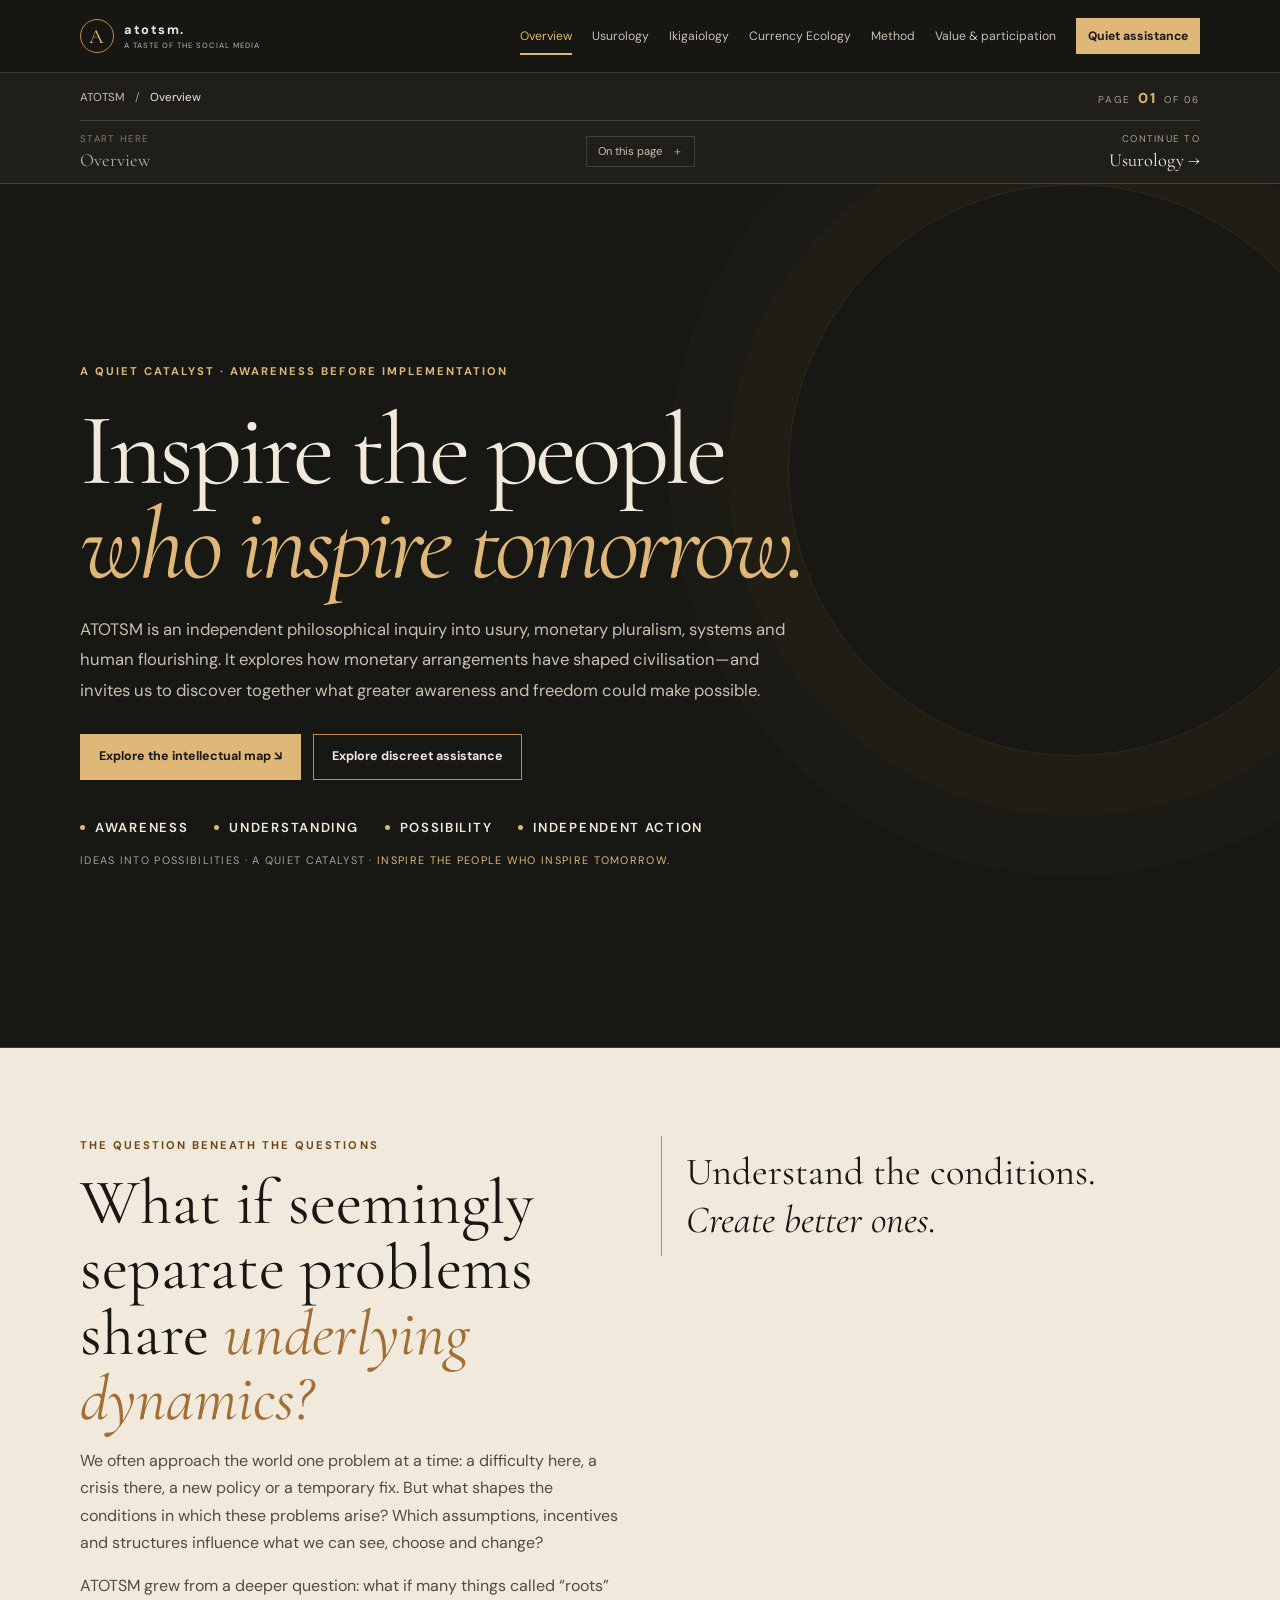
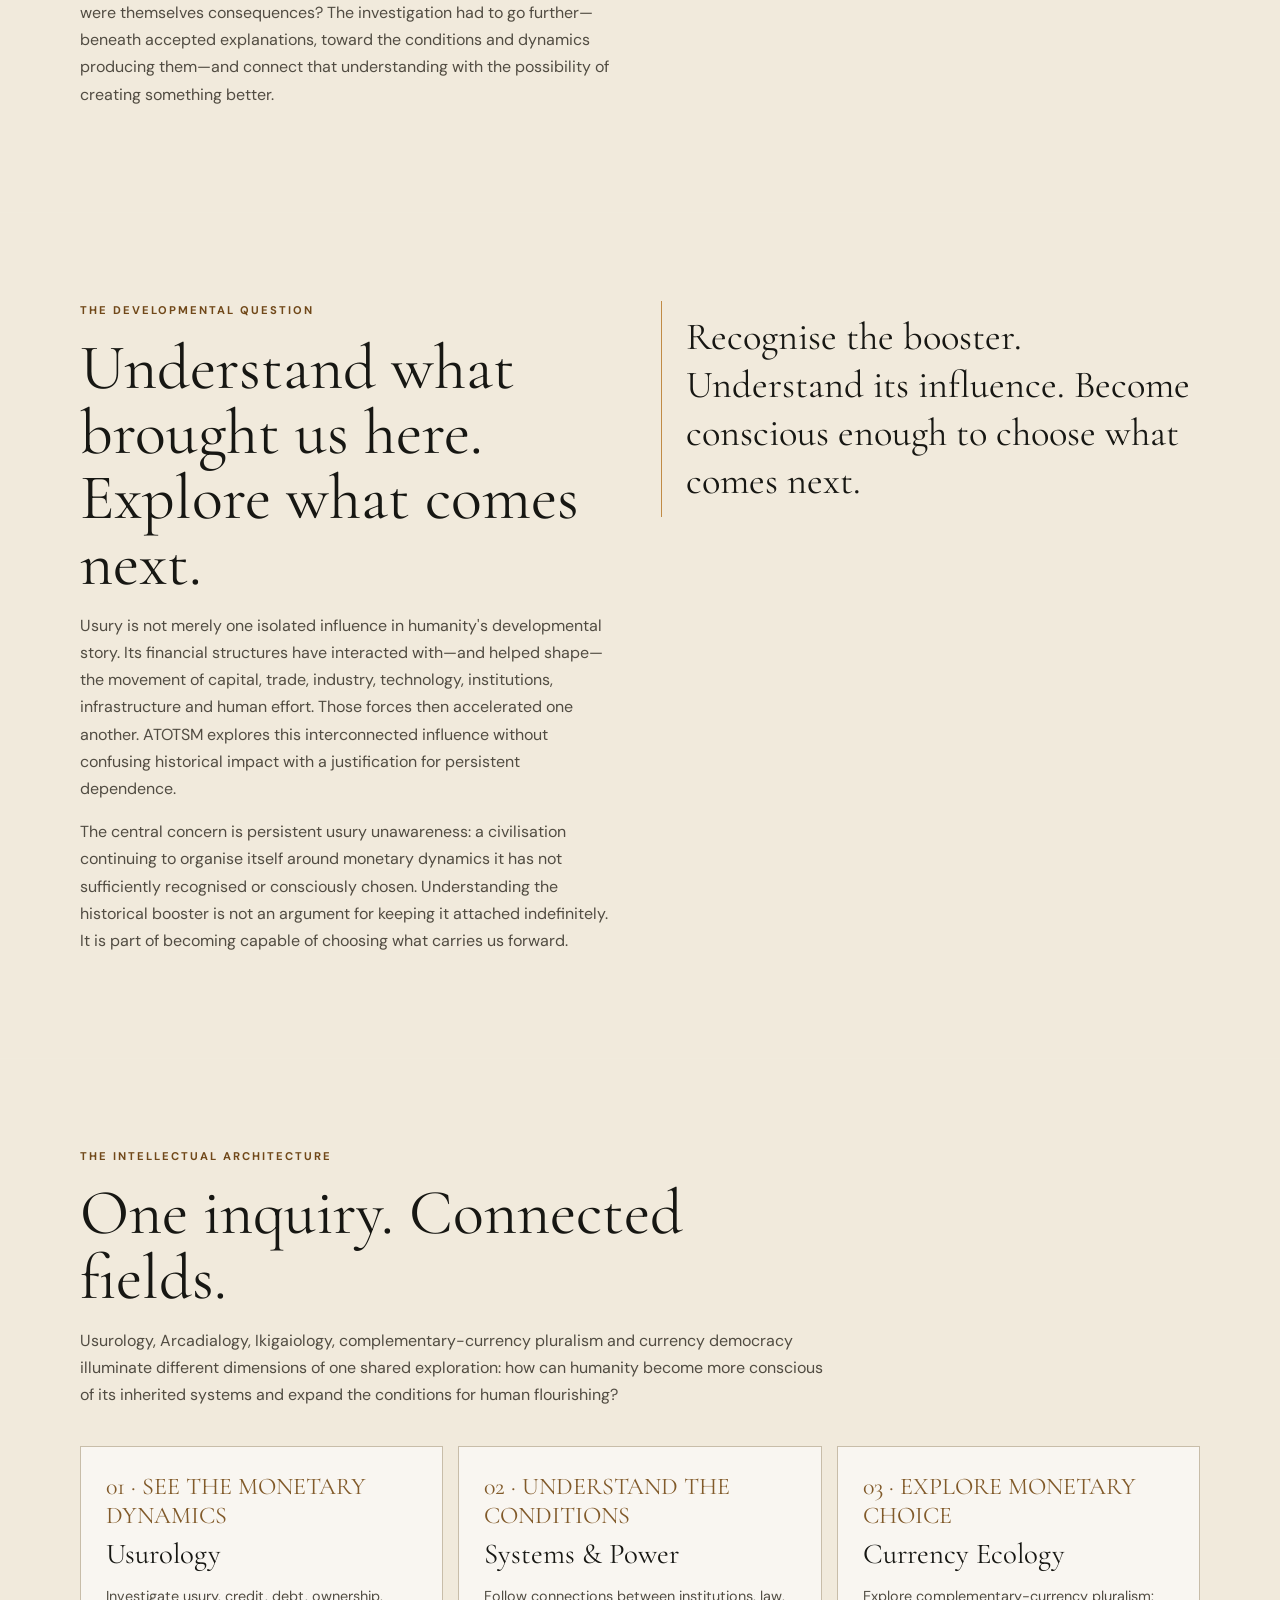
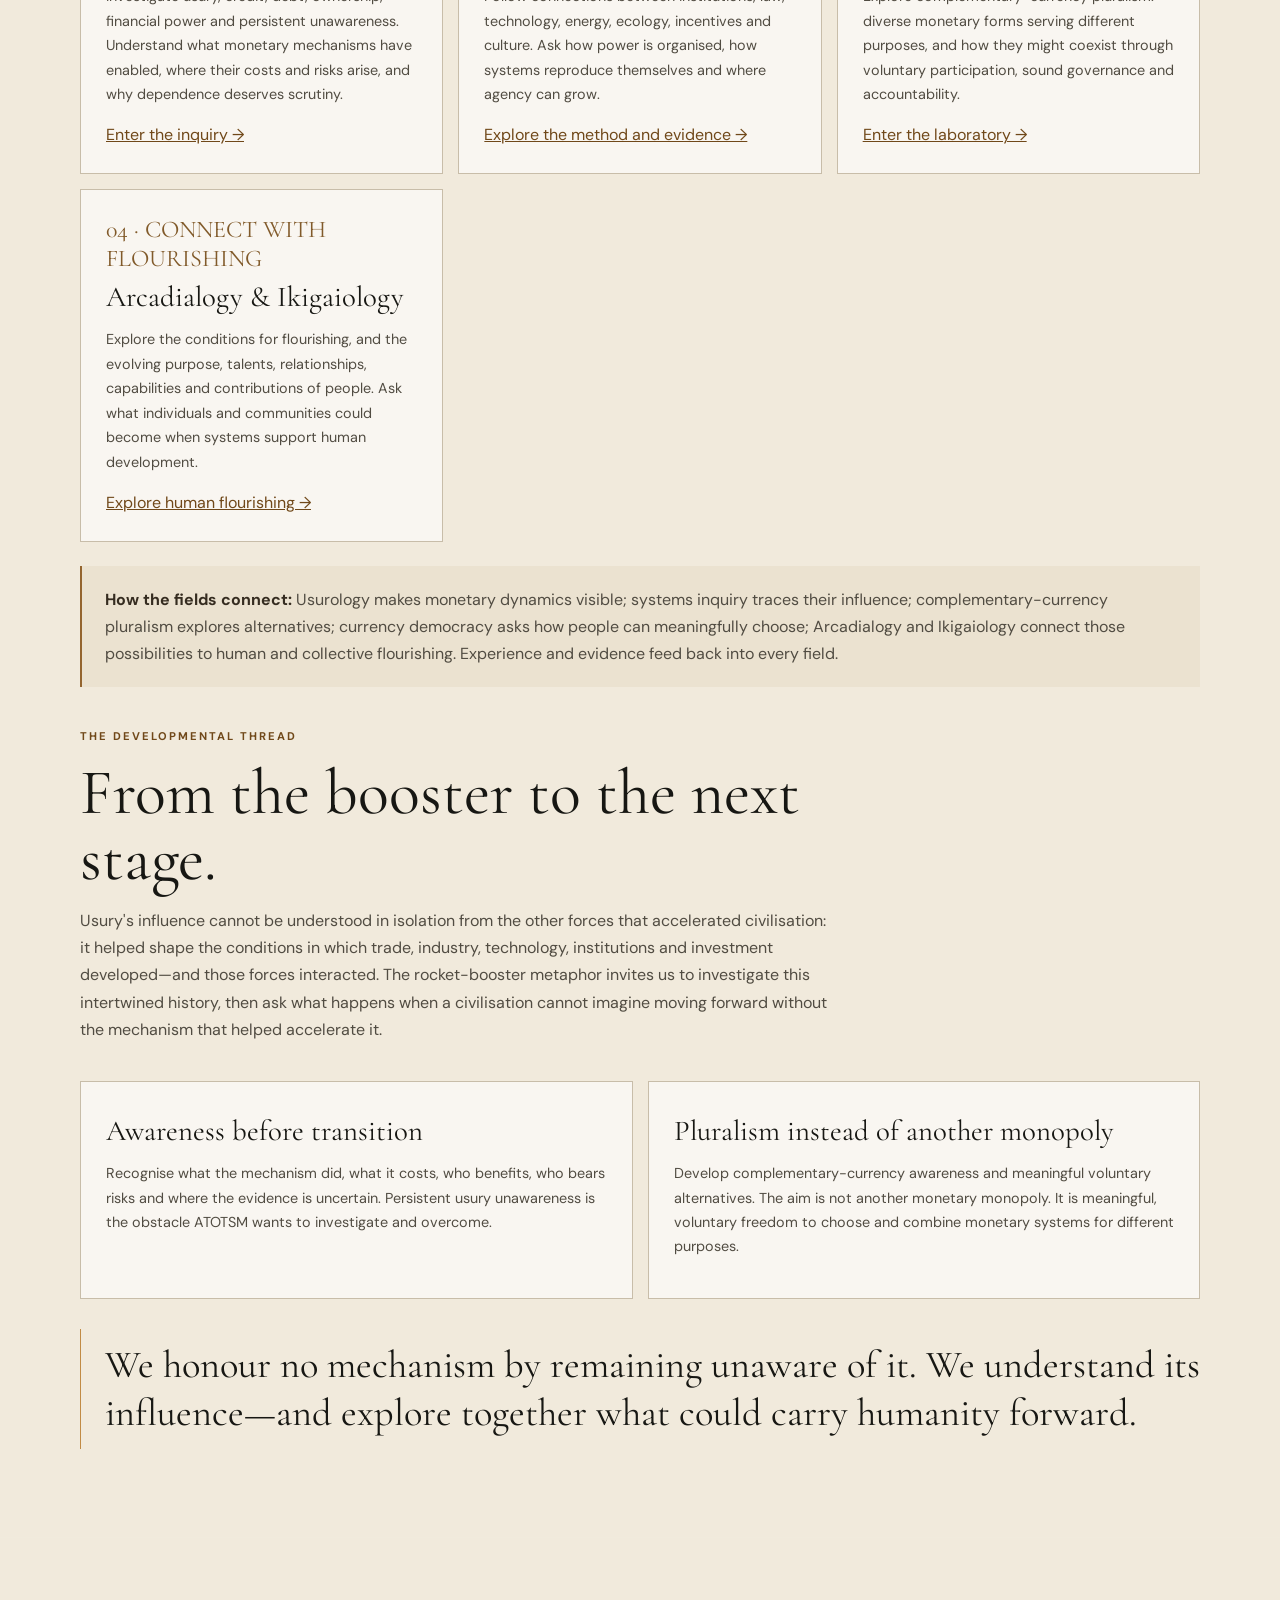
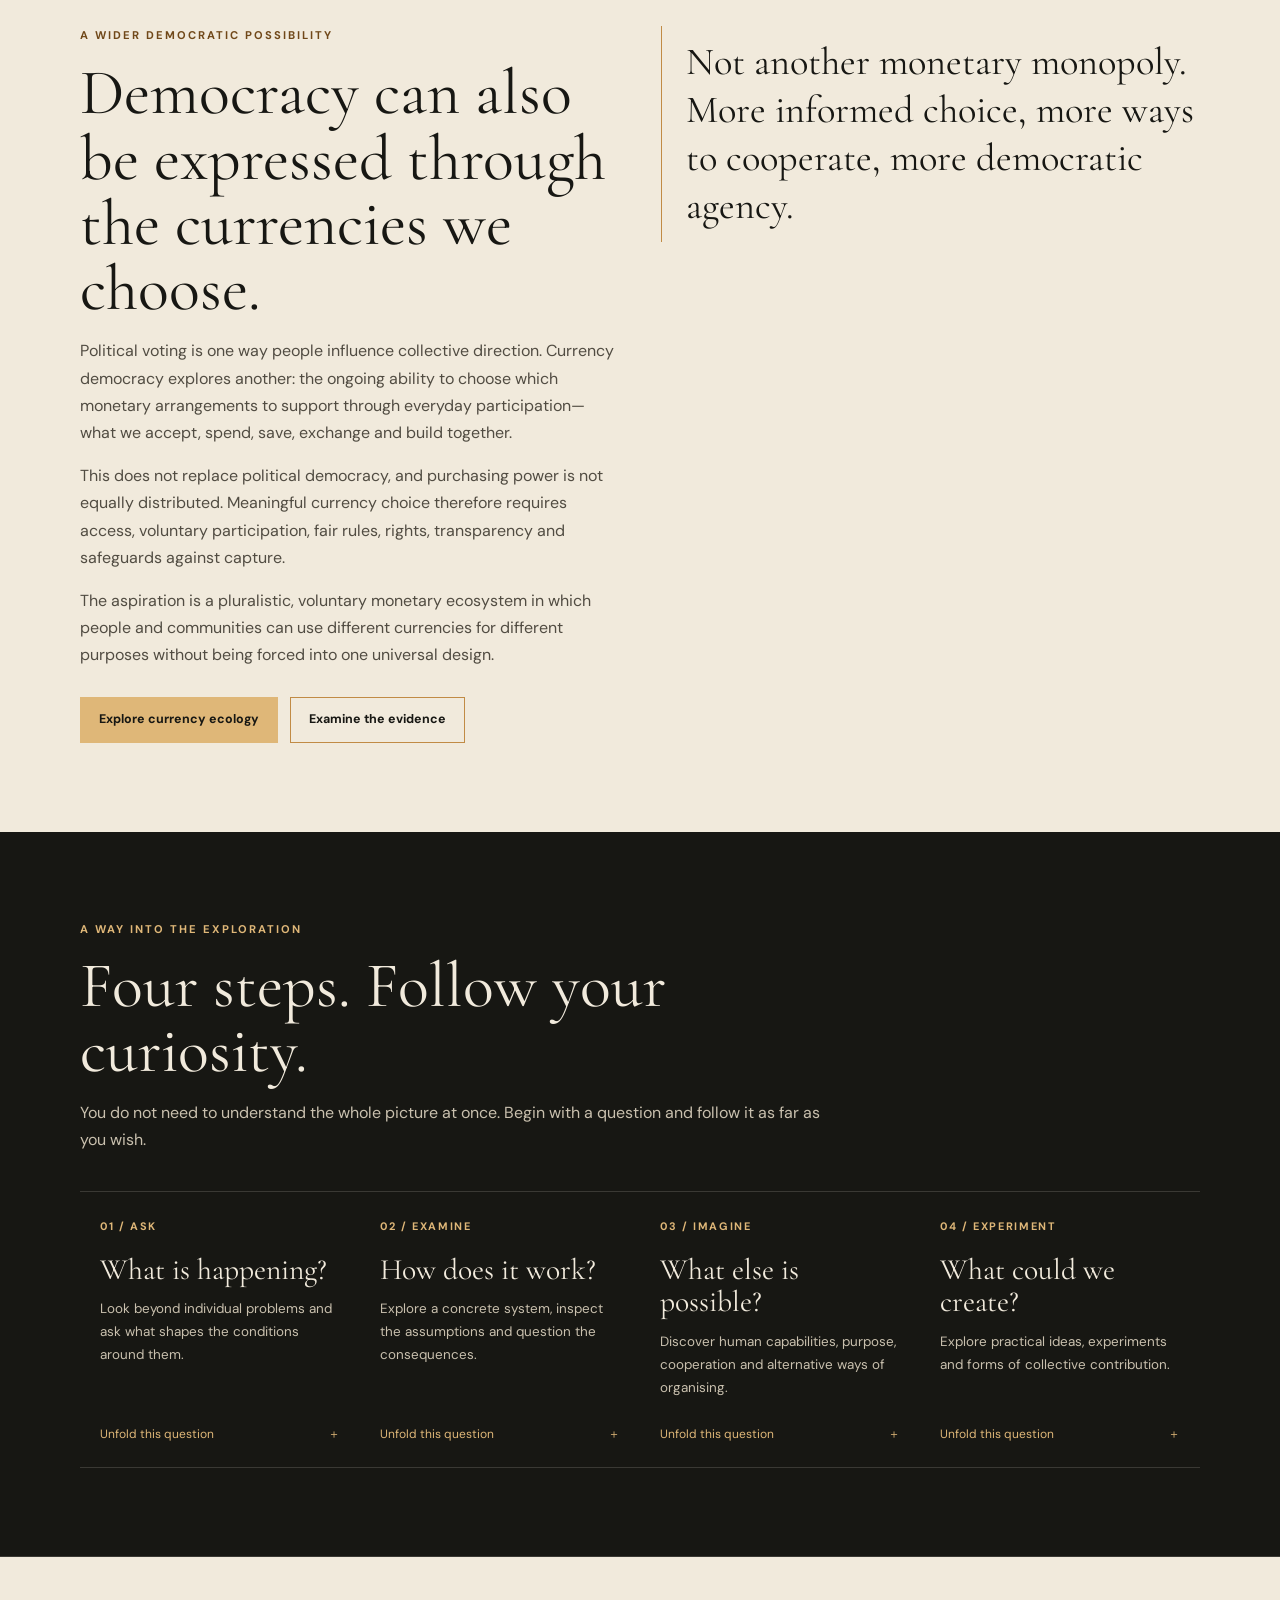
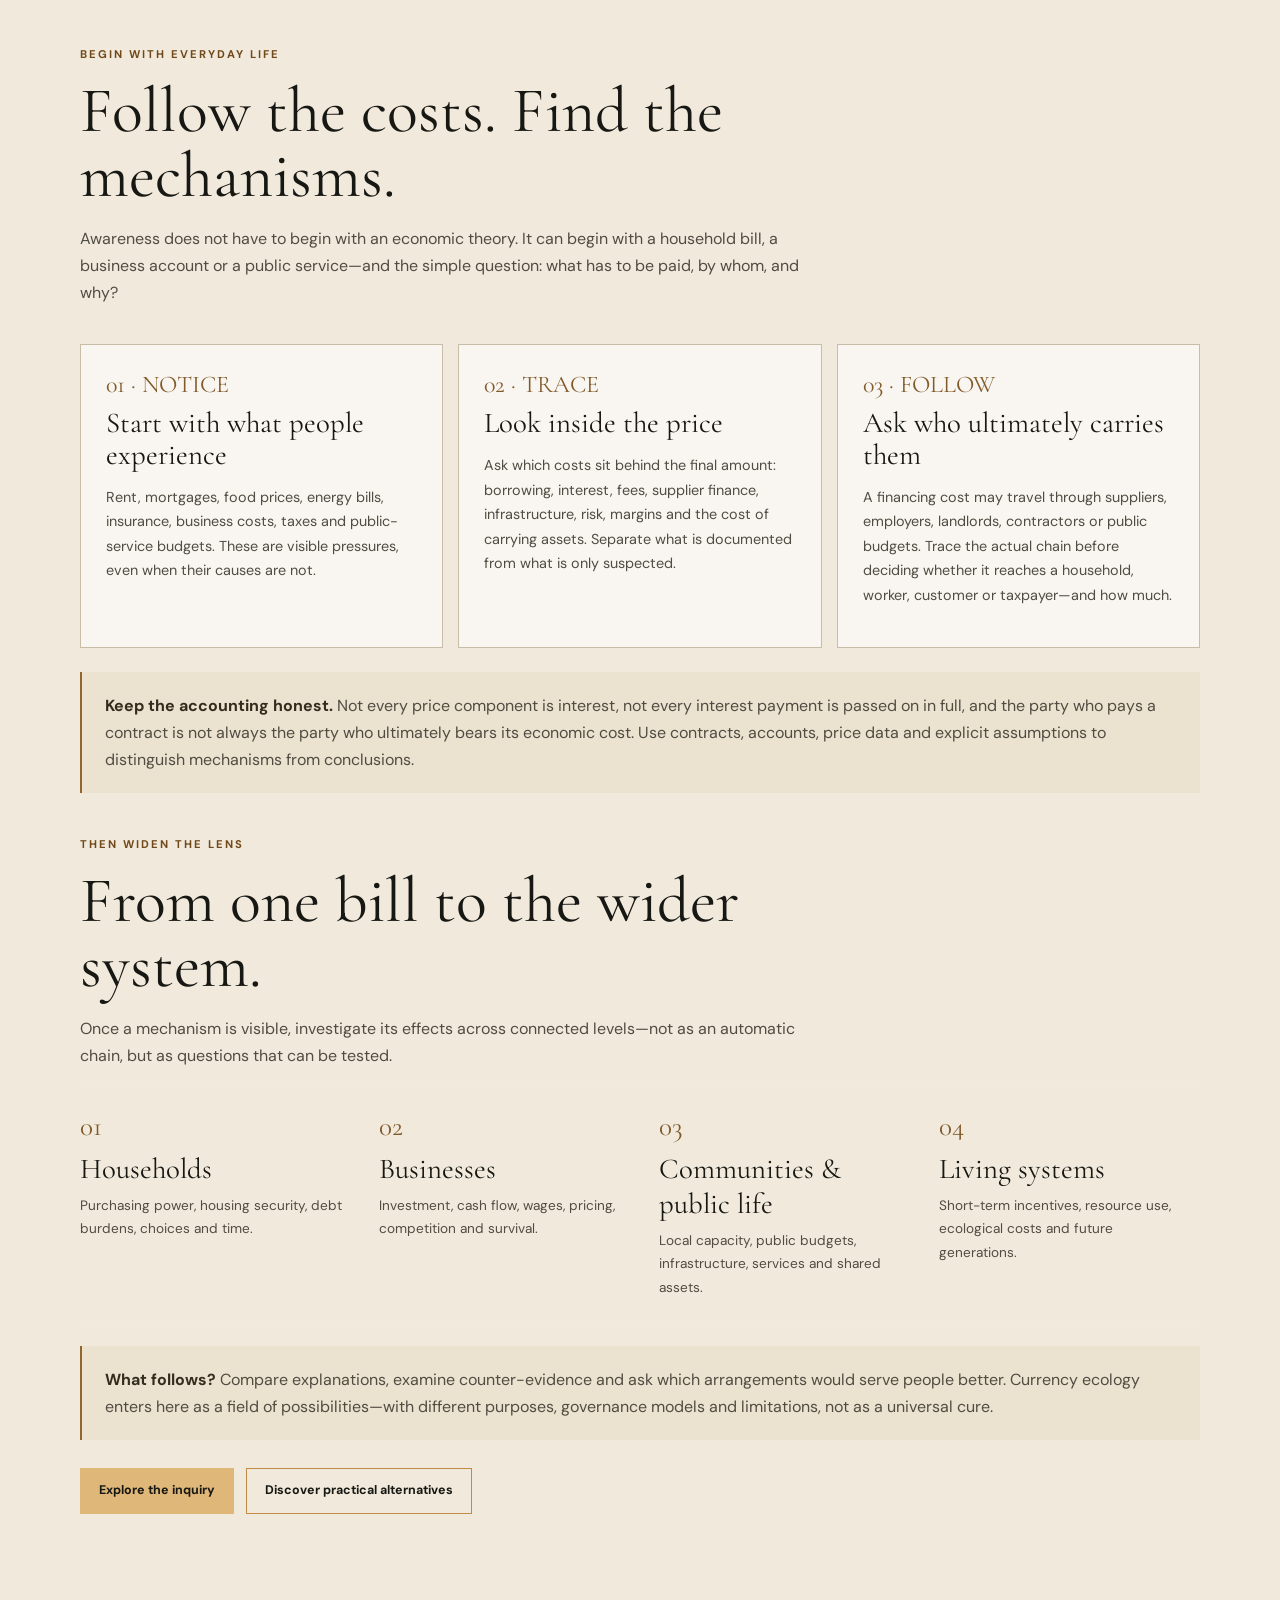
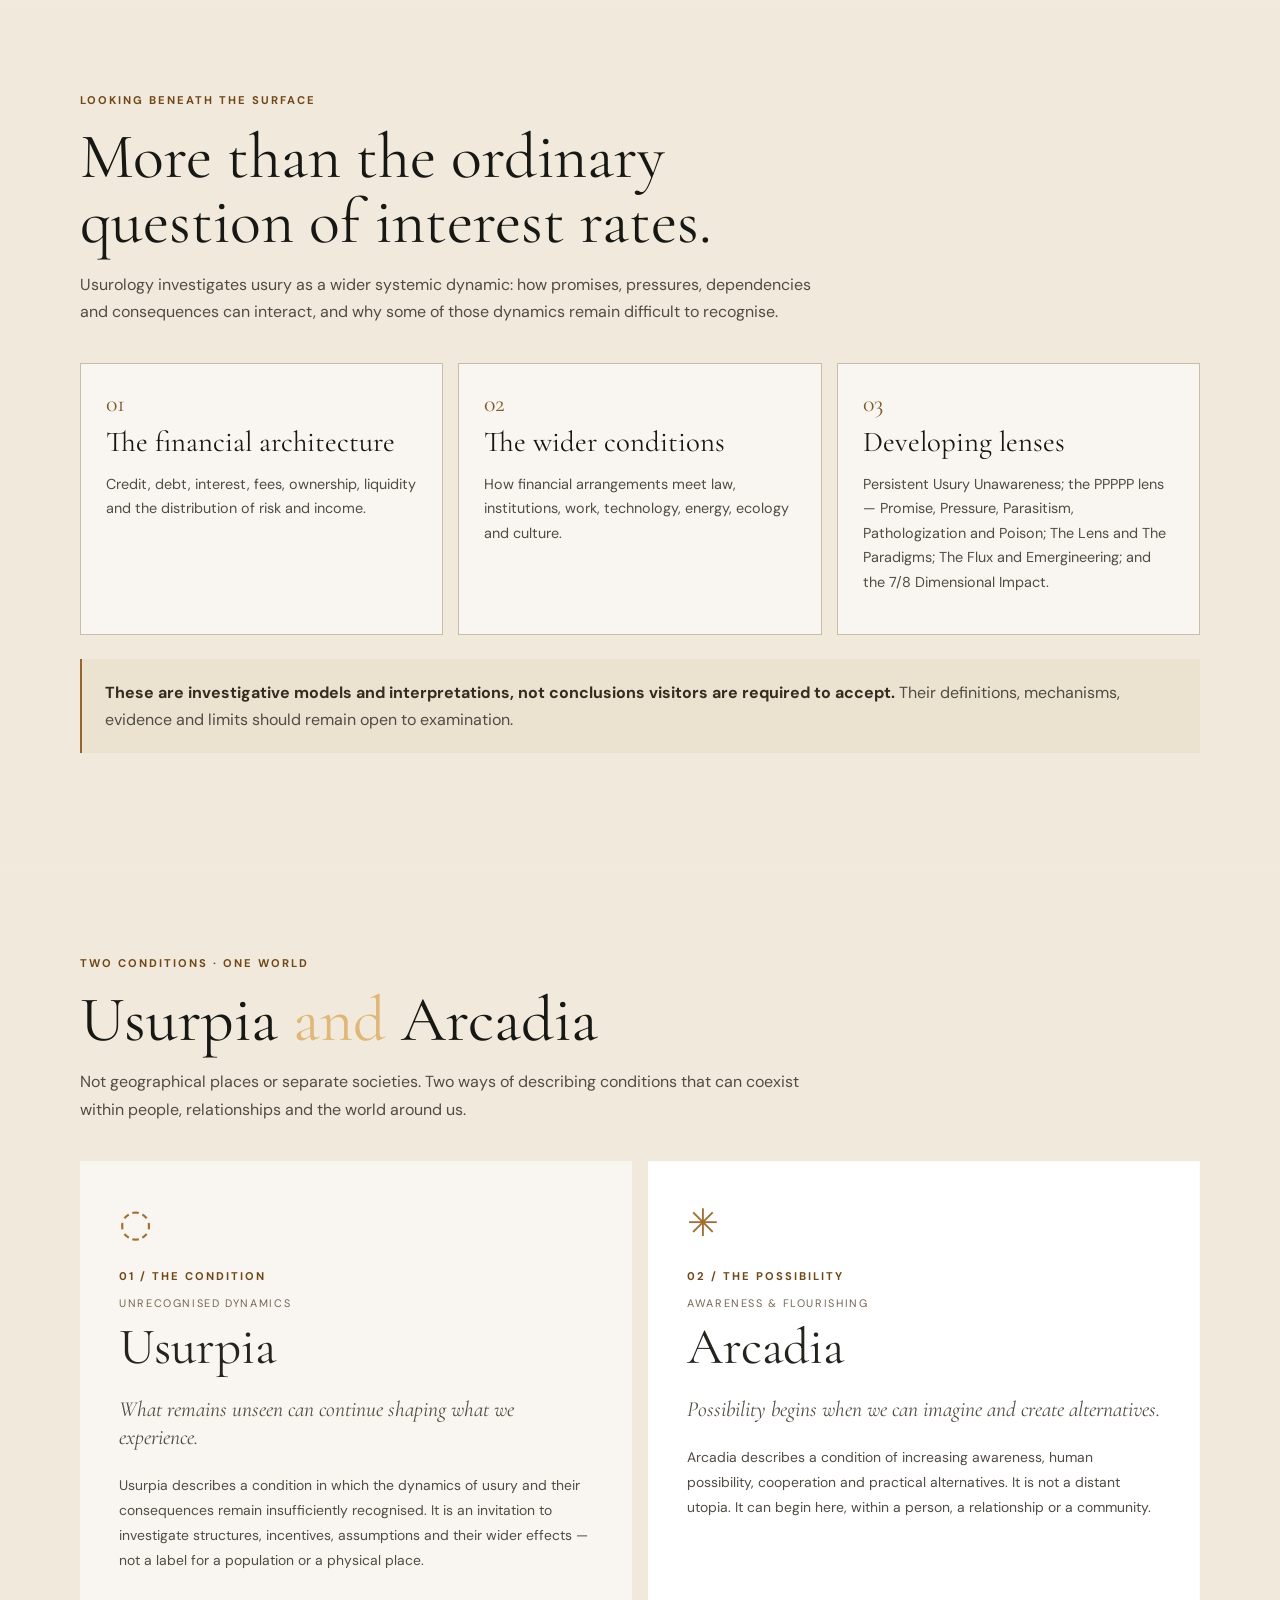
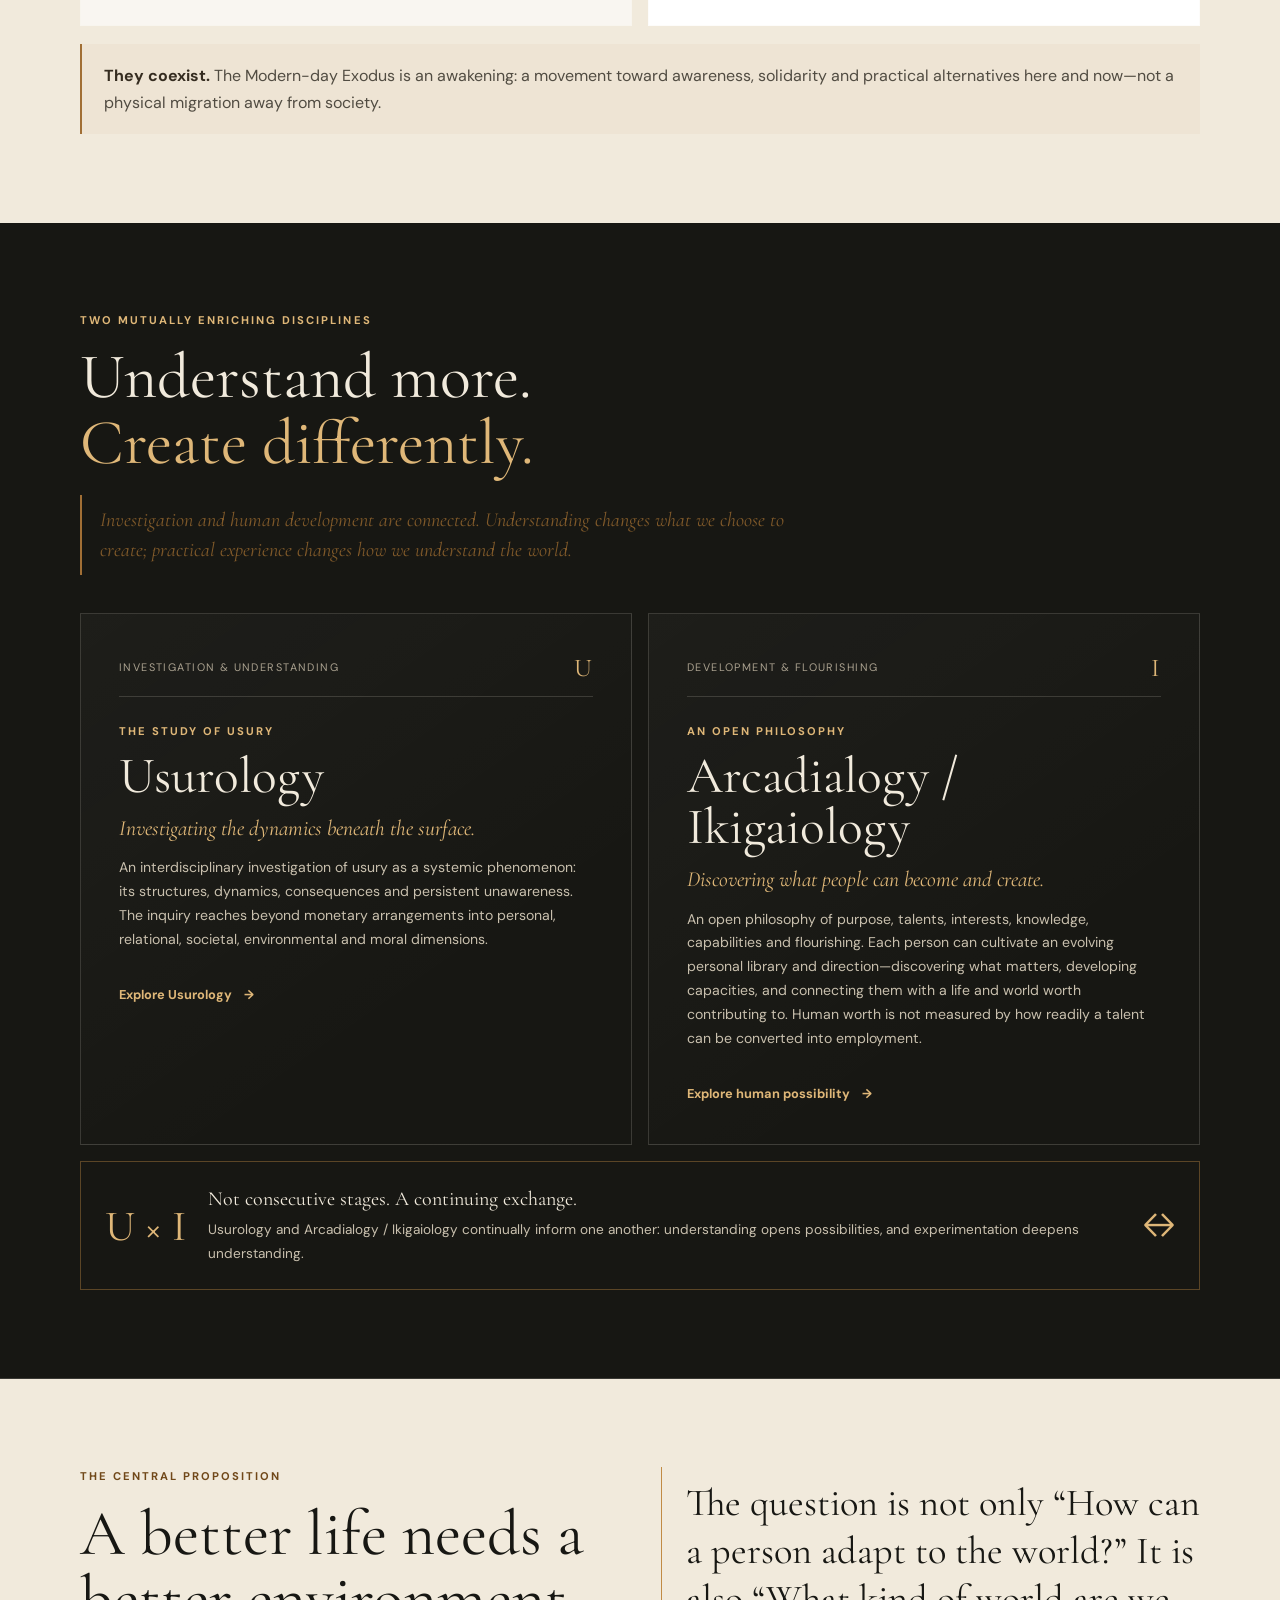
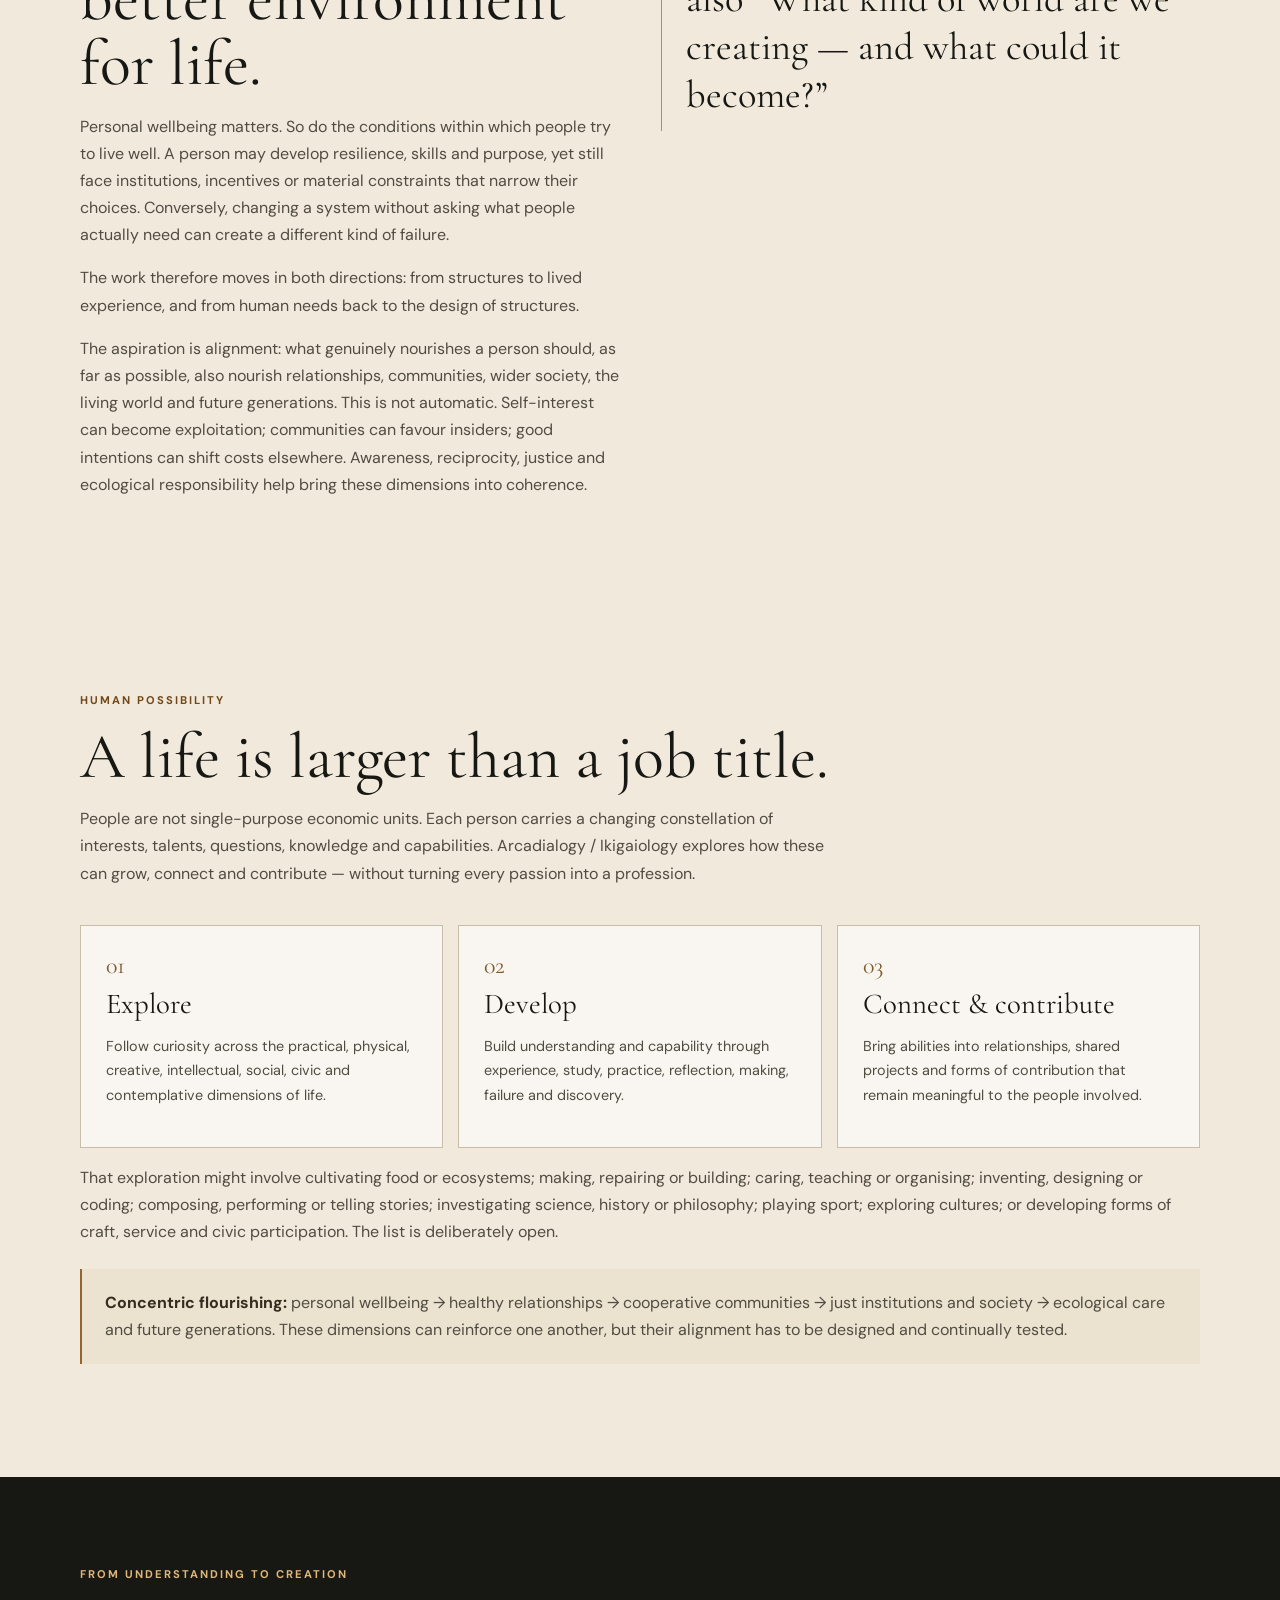
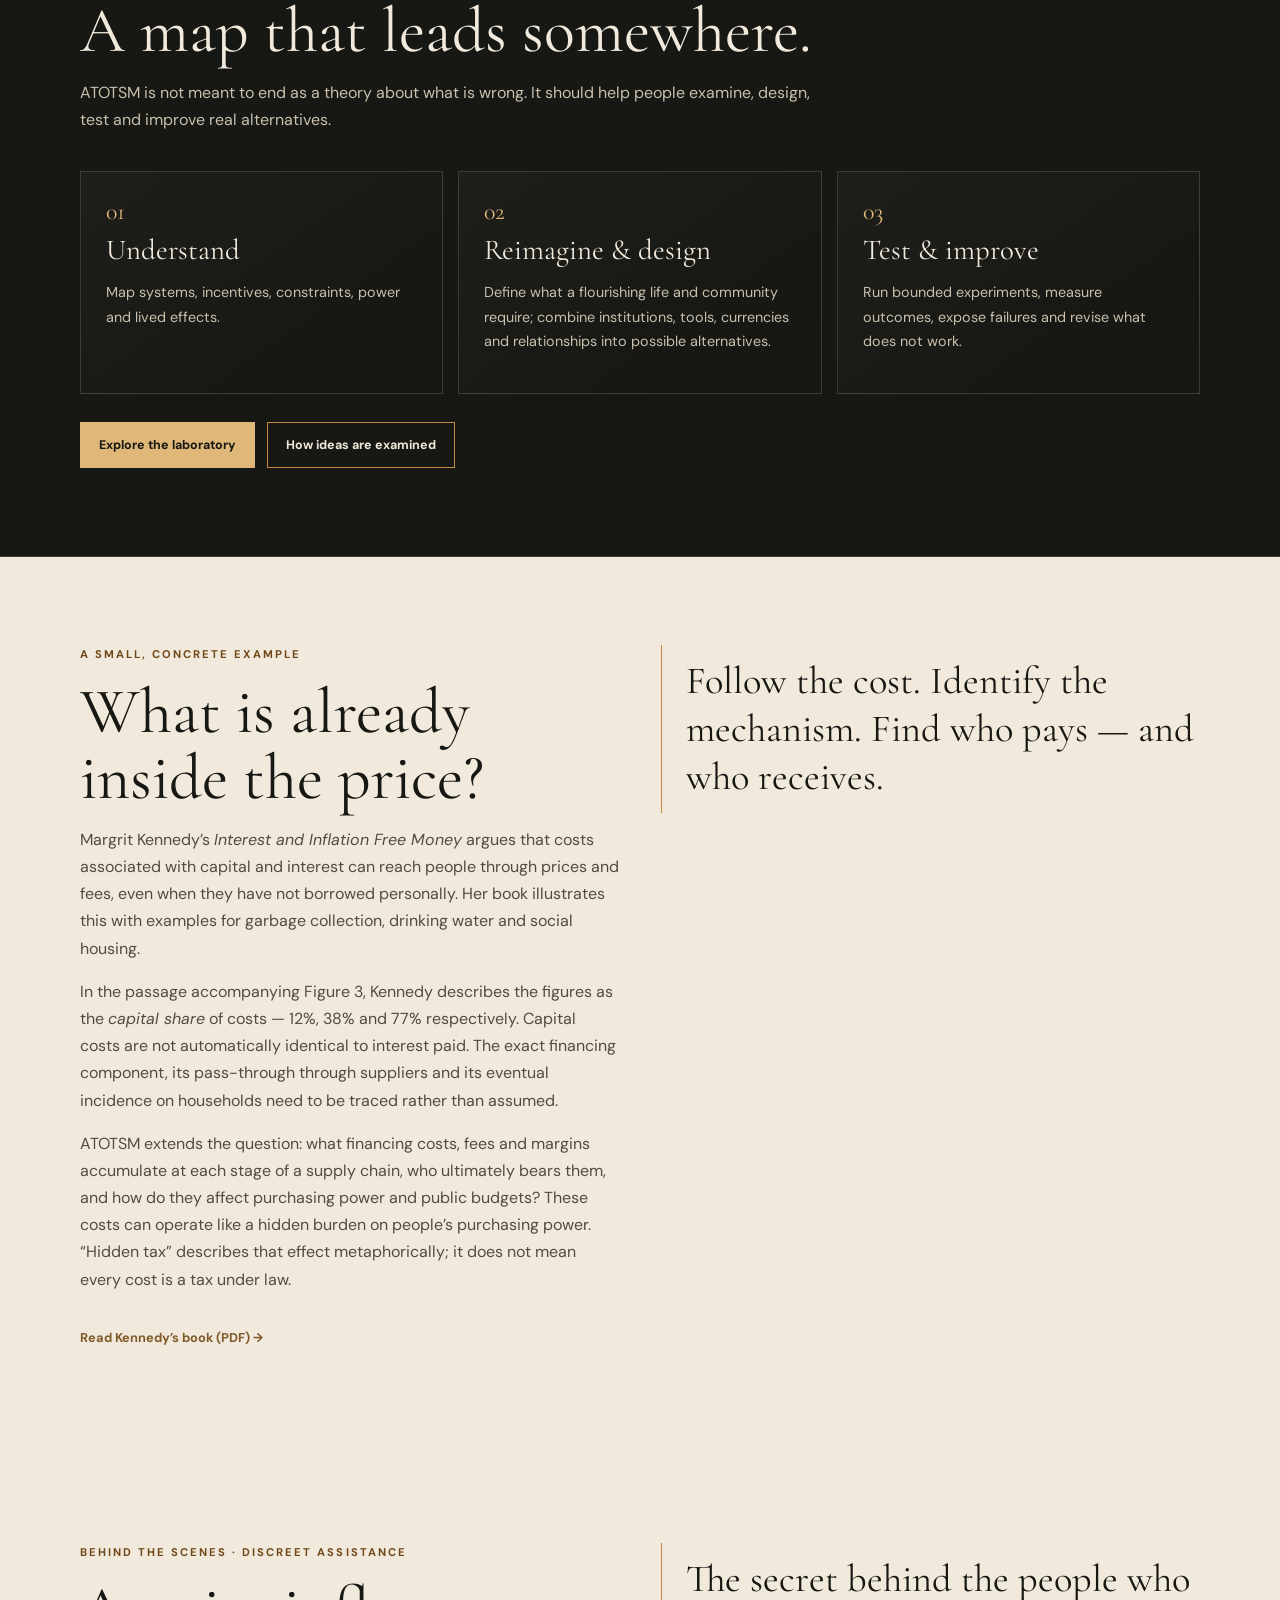
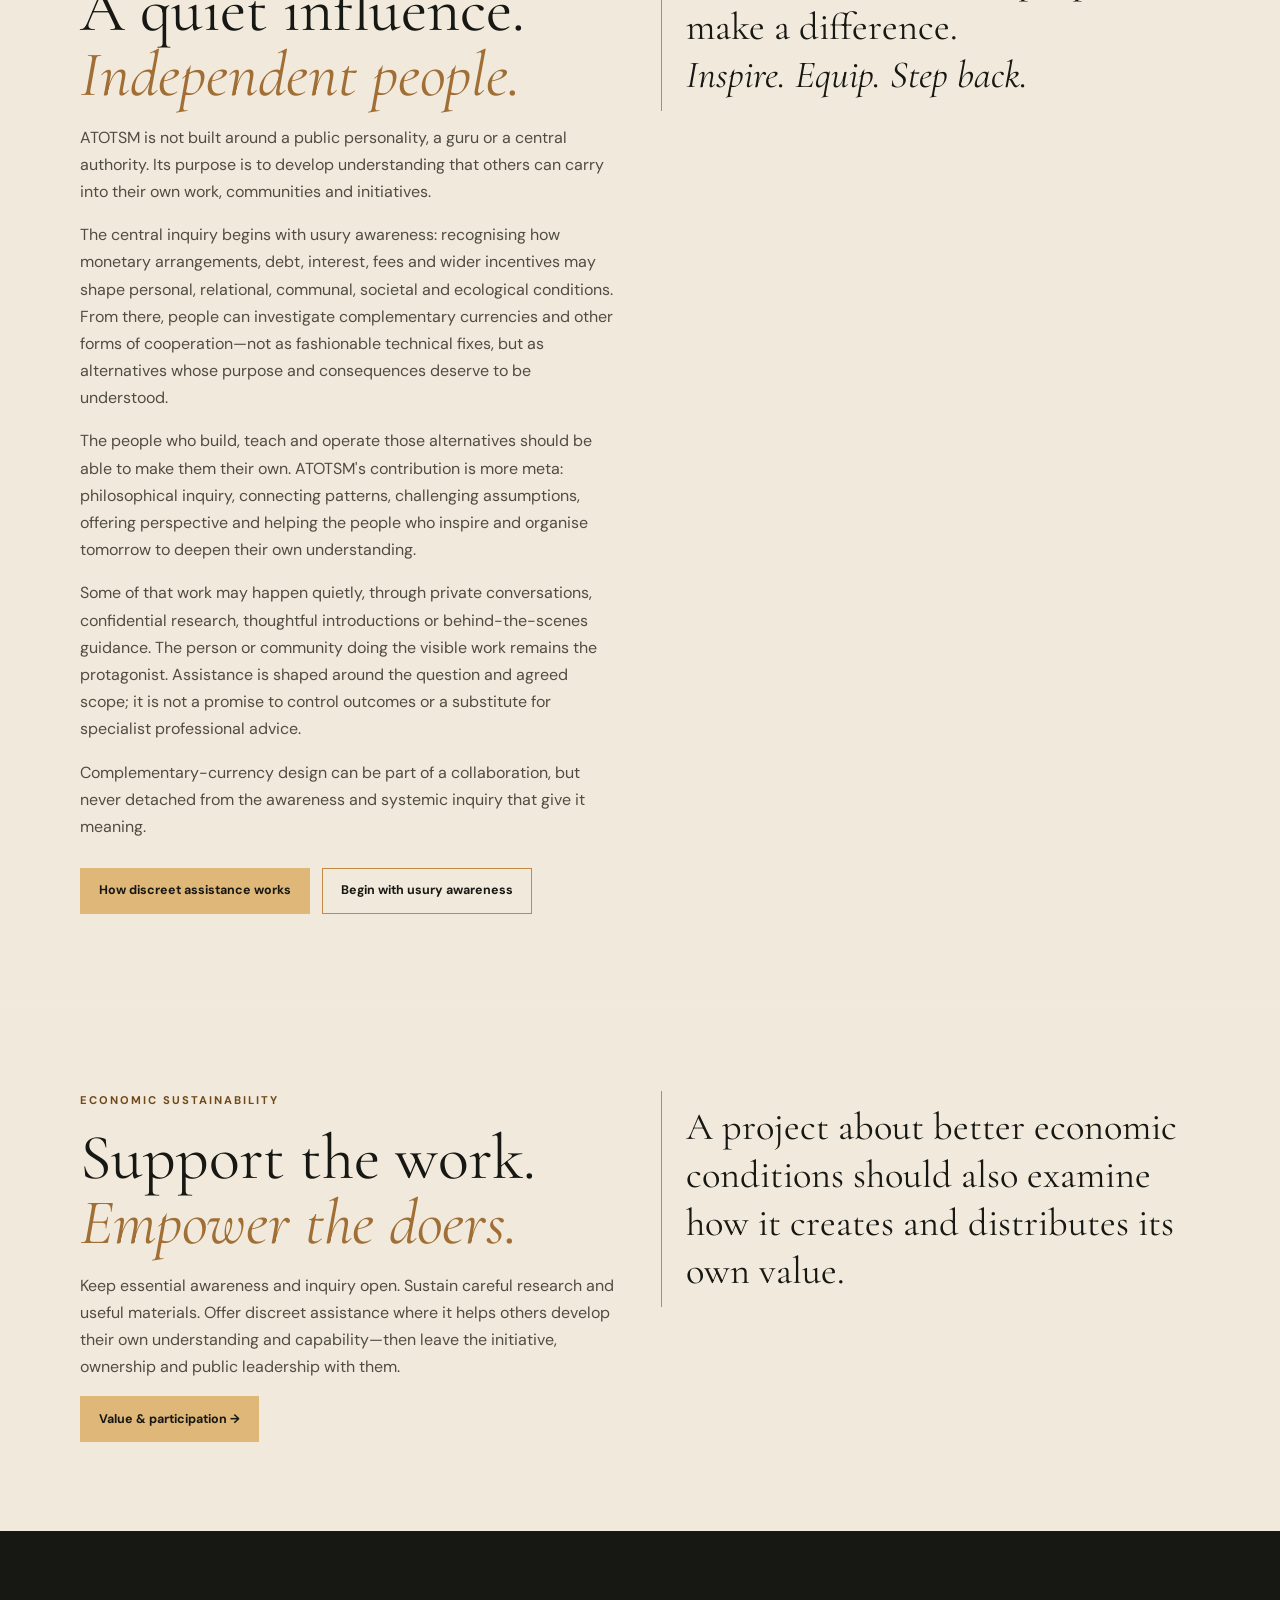
==== commit 9ae4dcc8: "Remove explicit self-positioning and fix homepage newline artefact" ====
--- a/index.html
+++ b/index.html
@@ -27,7 +27,7 @@
 <div class="eyebrow">A quiet catalyst · Awareness before implementation</div>
 <h1>Inspire the people<br><em>who inspire tomorrow.</em></h1>
 <p class="lead">ATOTSM is an independent philosophical inquiry into usury, monetary pluralism, systems and human flourishing. It explores how monetary arrangements have shaped civilisation—and invites us to discover together what greater awareness and freedom could make possible.</p>
-<p class="hero-invitation">The aim is not to become the public face of every initiative or to execute every alternative. It is to deepen awareness, connect ideas and inspire the thinkers, educators and community builders who will carry understanding into practice.</p>
+
 <div class="actions"><a class="btn primary" href="#intellectual-map">Explore the intellectual map ↘</a><a class="btn" href="#quiet-assistance">Explore discreet assistance</a></div>
 <div class="concept-set" aria-label="Awareness, understanding, possibility, independent action"><span>Awareness</span><span>Understanding</span><span>Possibility</span><span>Independent action</span></div><div class="identity-line">Ideas into possibilities · A quiet catalyst · <span>Inspire the people who inspire tomorrow.</span></div>
 </div>
@@ -73,7 +73,7 @@
 <div class="quote" style="margin-top:30px">We honour no mechanism by remaining unaware of it. We understand its influence—and explore together what could carry humanity forward.</div>
 </div></section>
 <section id="currency-democracy" class="paper"><div class="wrap split"><div><div class="eyebrow">A wider democratic possibility</div><h2 class="display-heading">Democracy can also be expressed through the currencies we choose.</h2><p>Political voting is one way people influence collective direction. Currency democracy explores another: the ongoing ability to choose which monetary arrangements to support through everyday participation—what we accept, spend, save, exchange and build together.</p><p>This does not replace political democracy, and purchasing power is not equally distributed. Meaningful currency choice therefore requires access, voluntary participation, fair rules, rights, transparency and safeguards against capture.</p><p>The aspiration is a pluralistic, voluntary monetary ecosystem in which people and communities can use different currencies for different purposes without being forced into one universal design.</p><div class="actions"><a class="btn primary" href="laboratory.html">Explore currency ecology</a><a class="btn" href="method.html#evidence-map">Examine the evidence</a></div></div><div class="quote">Not another monetary monopoly. More informed choice, more ways to cooperate, more democratic agency.</div></div></section>
-\n<section id="path">
+<section id="path">
 <div class="wrap">
 <div class="head">
 <div class="eyebrow">A way into the exploration</div>
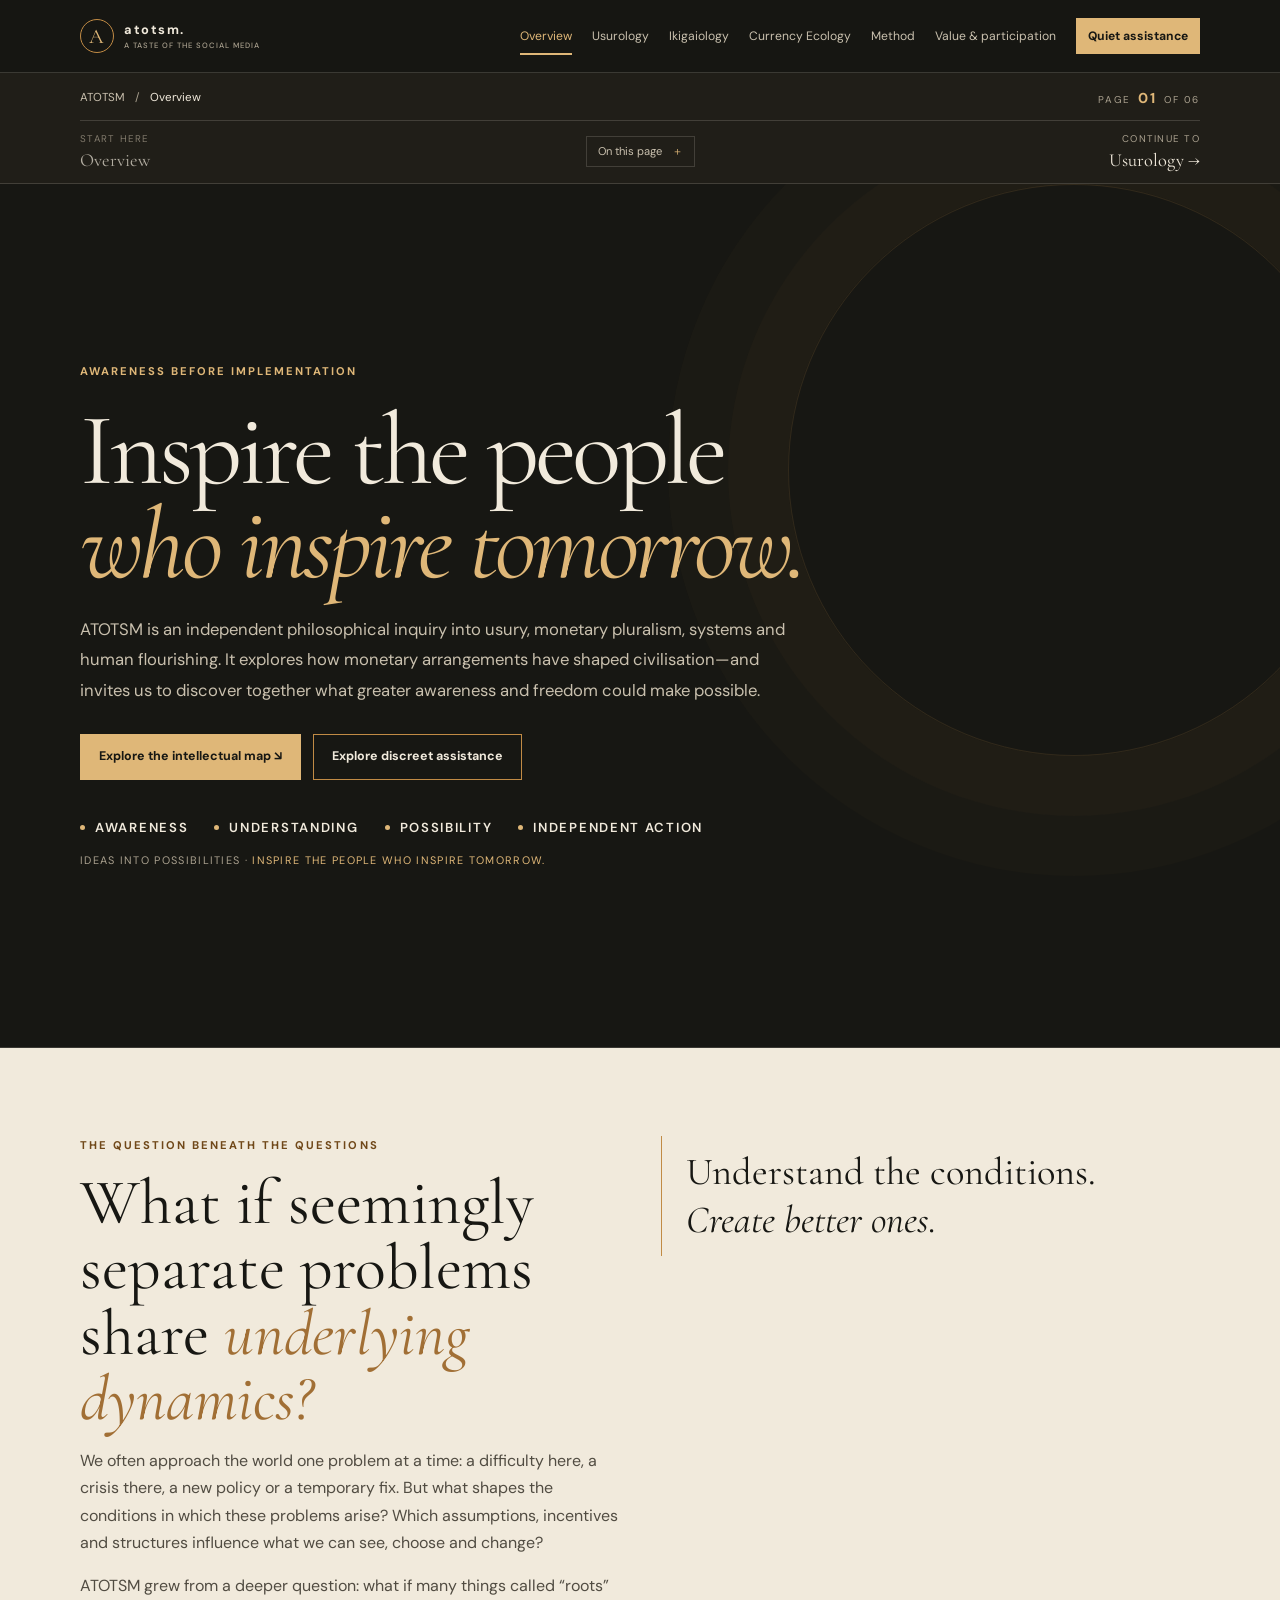
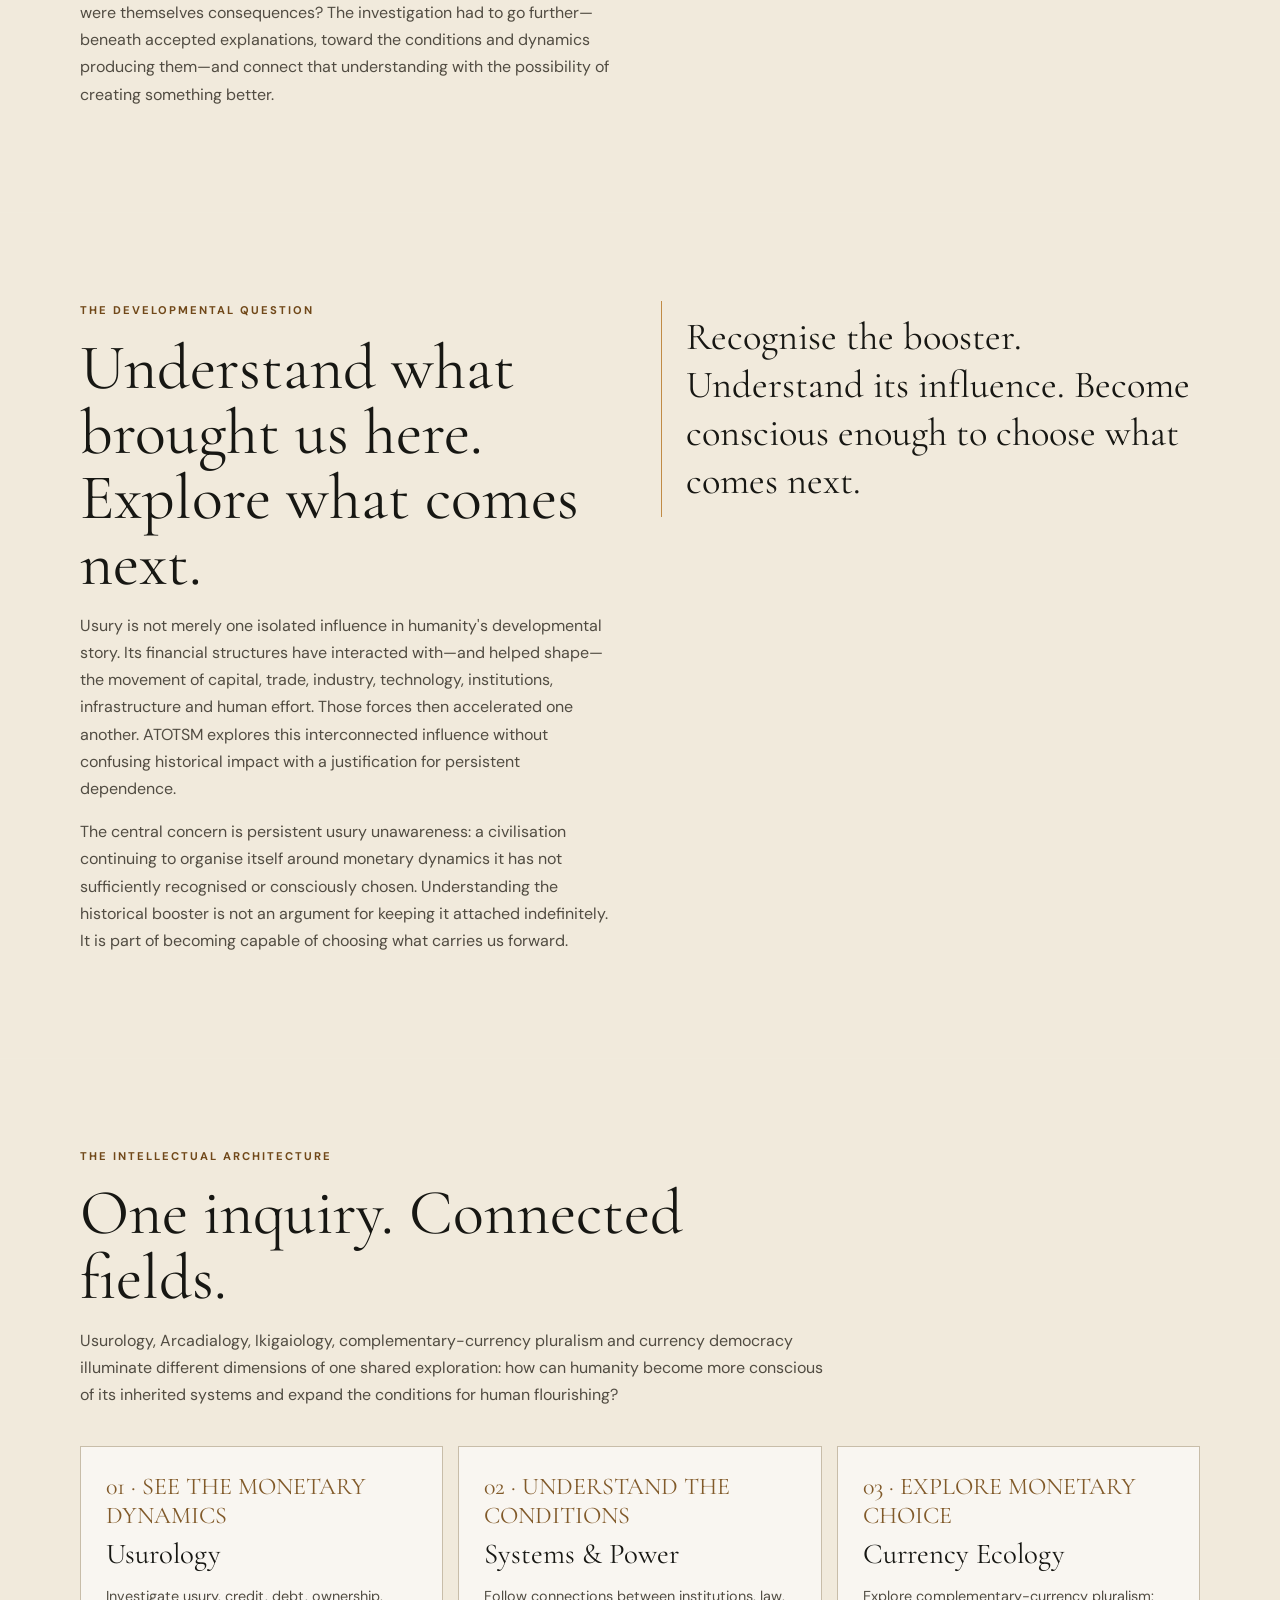
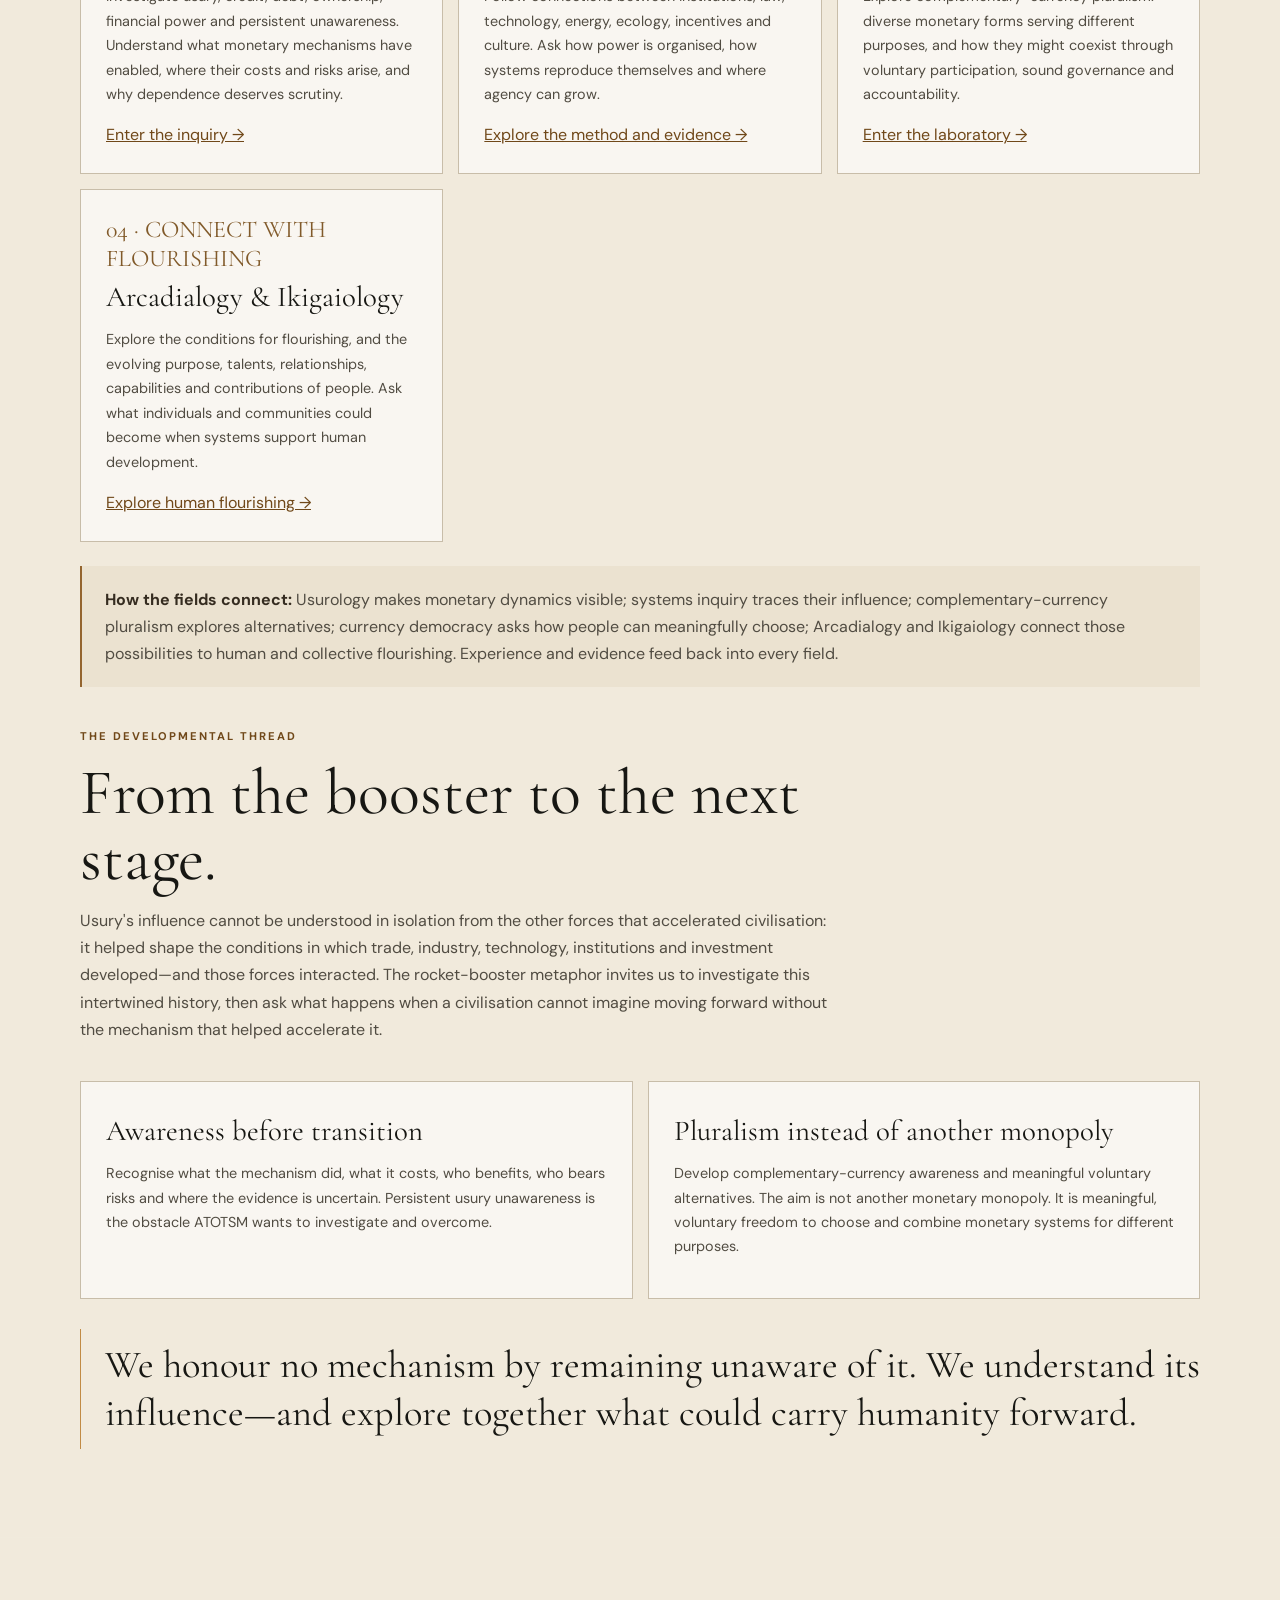
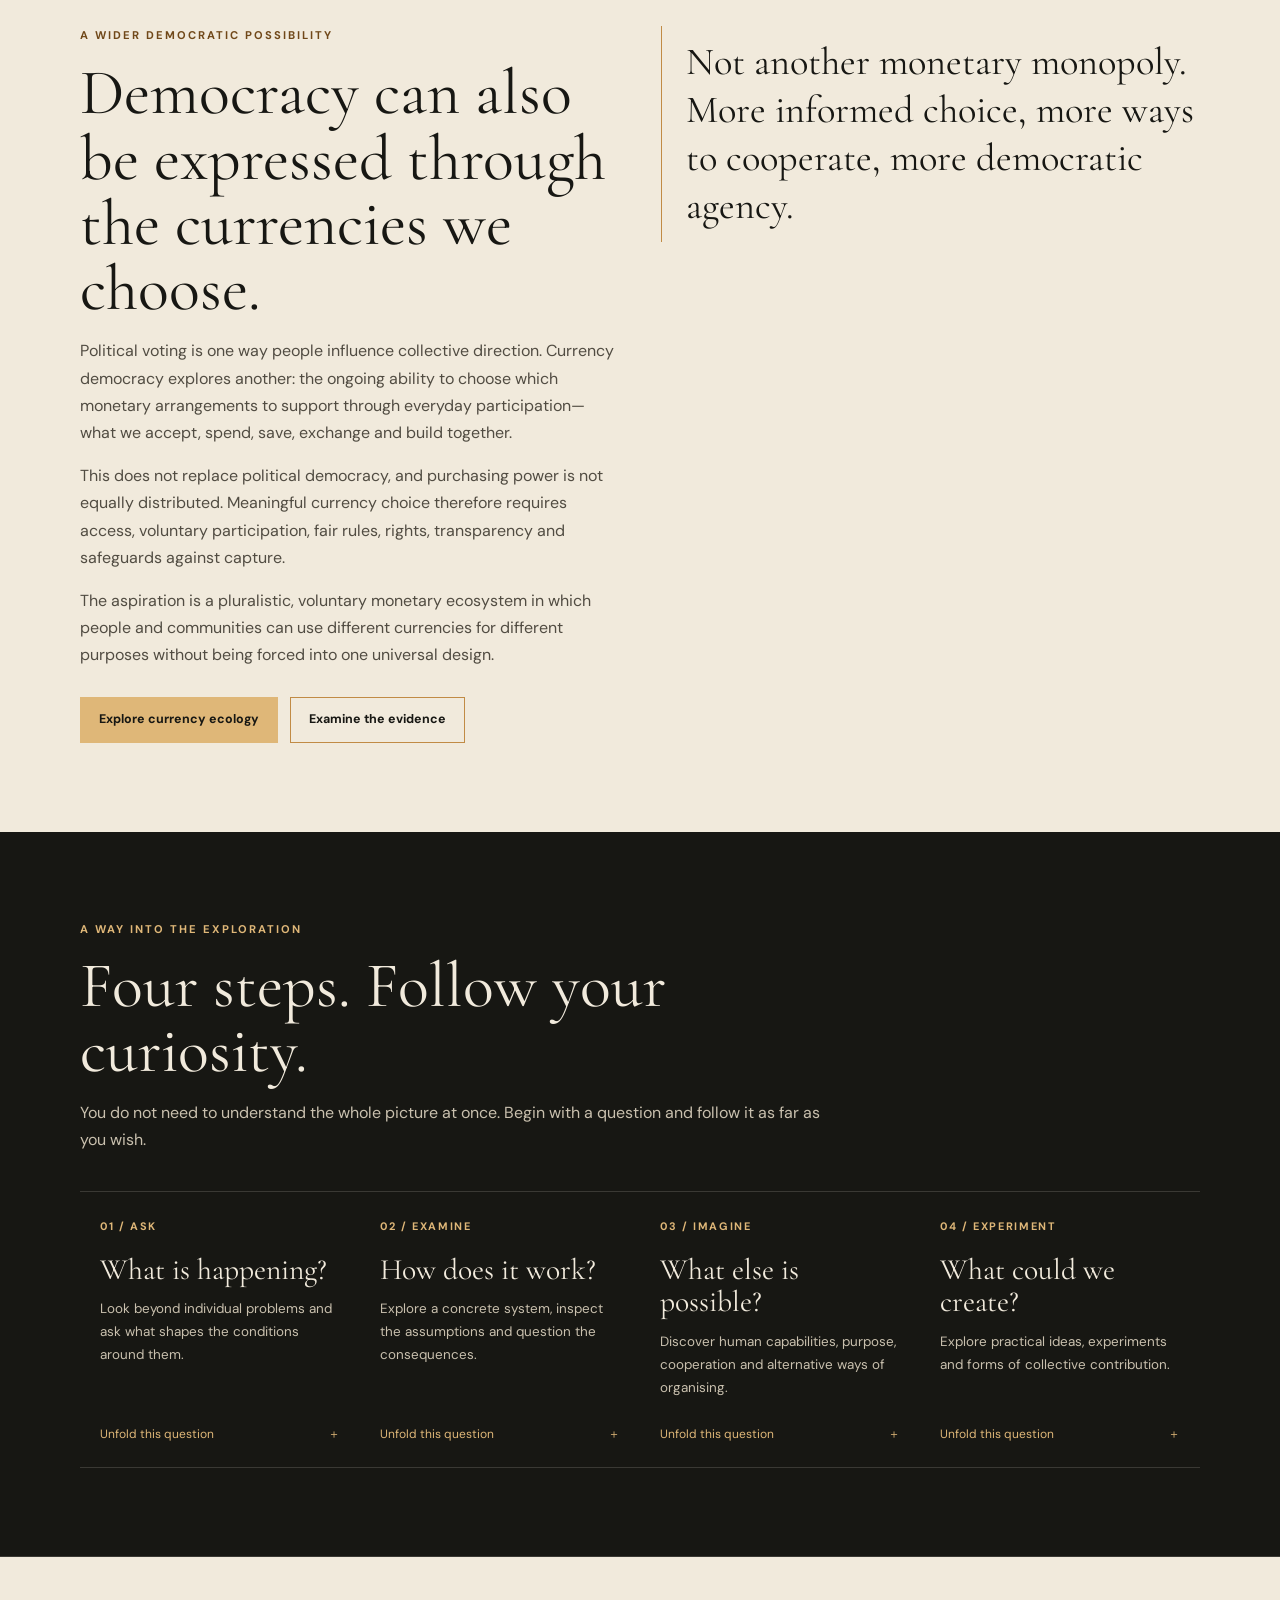
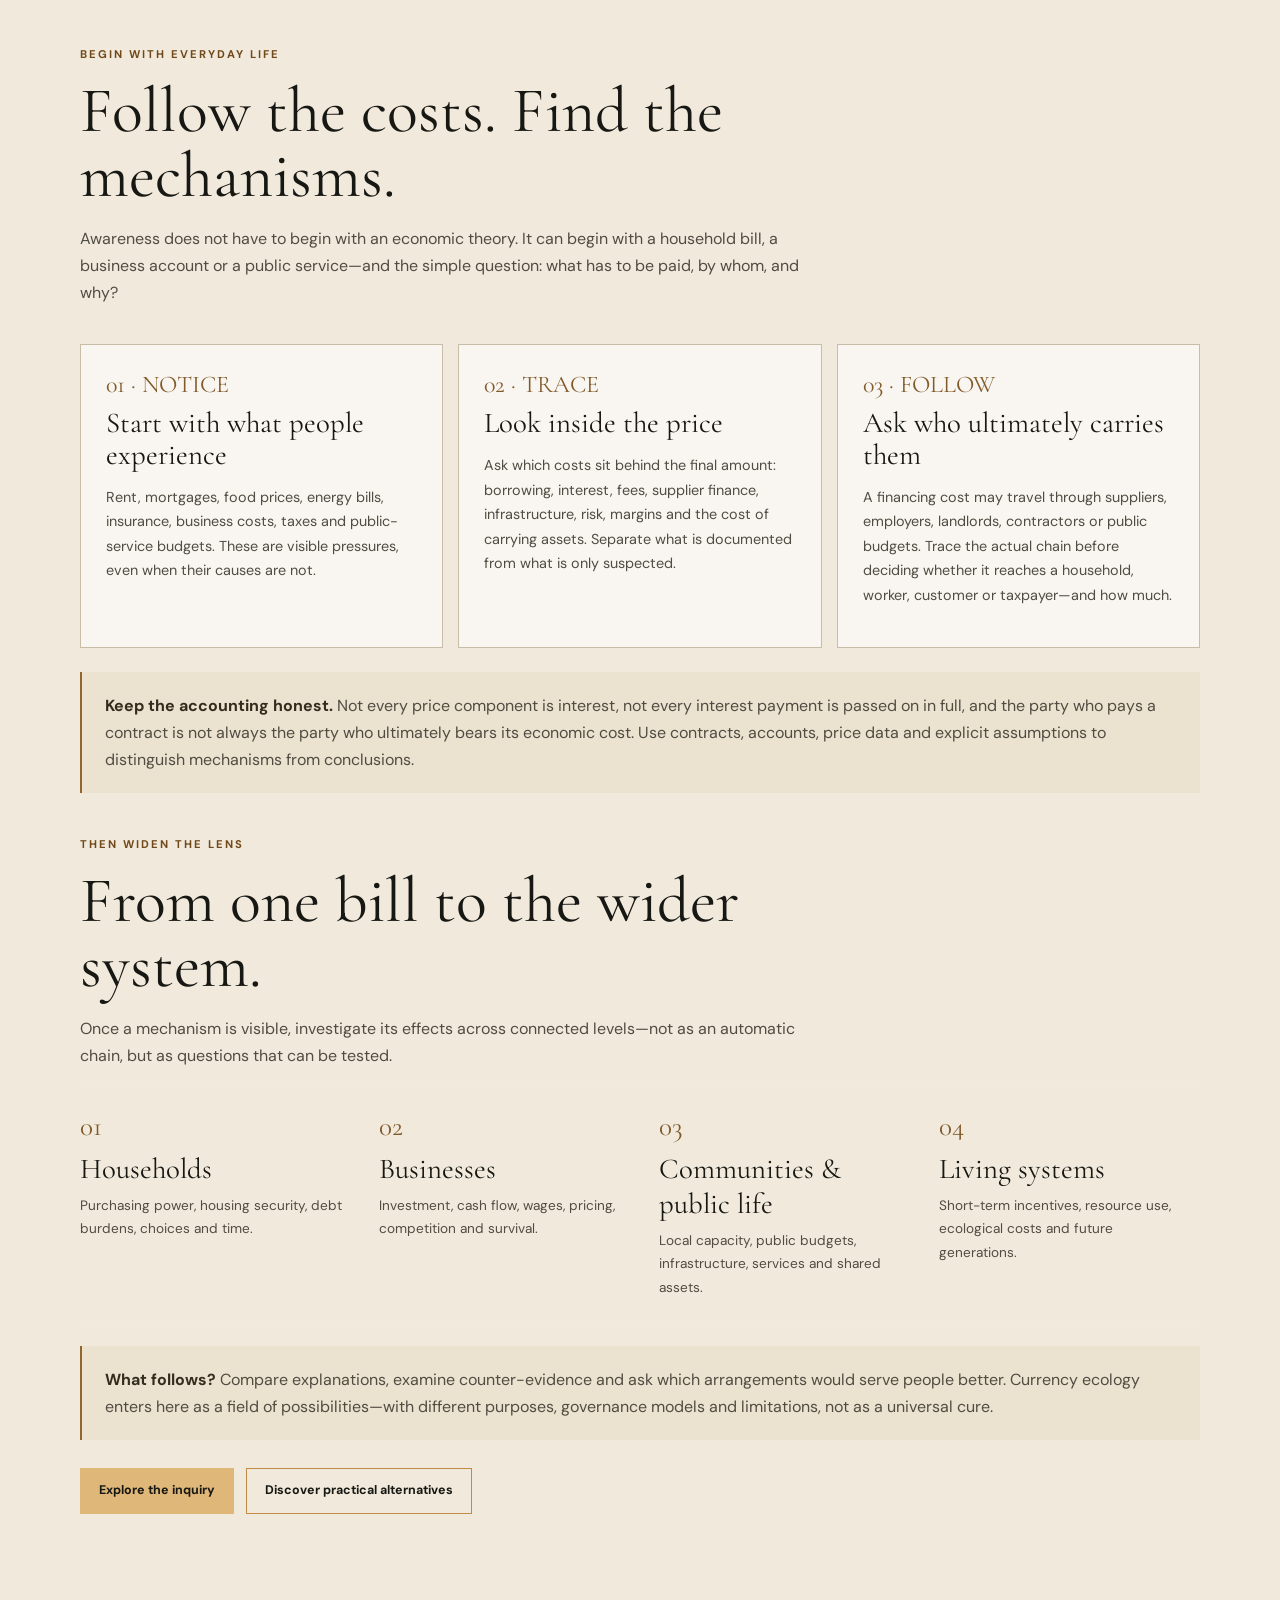
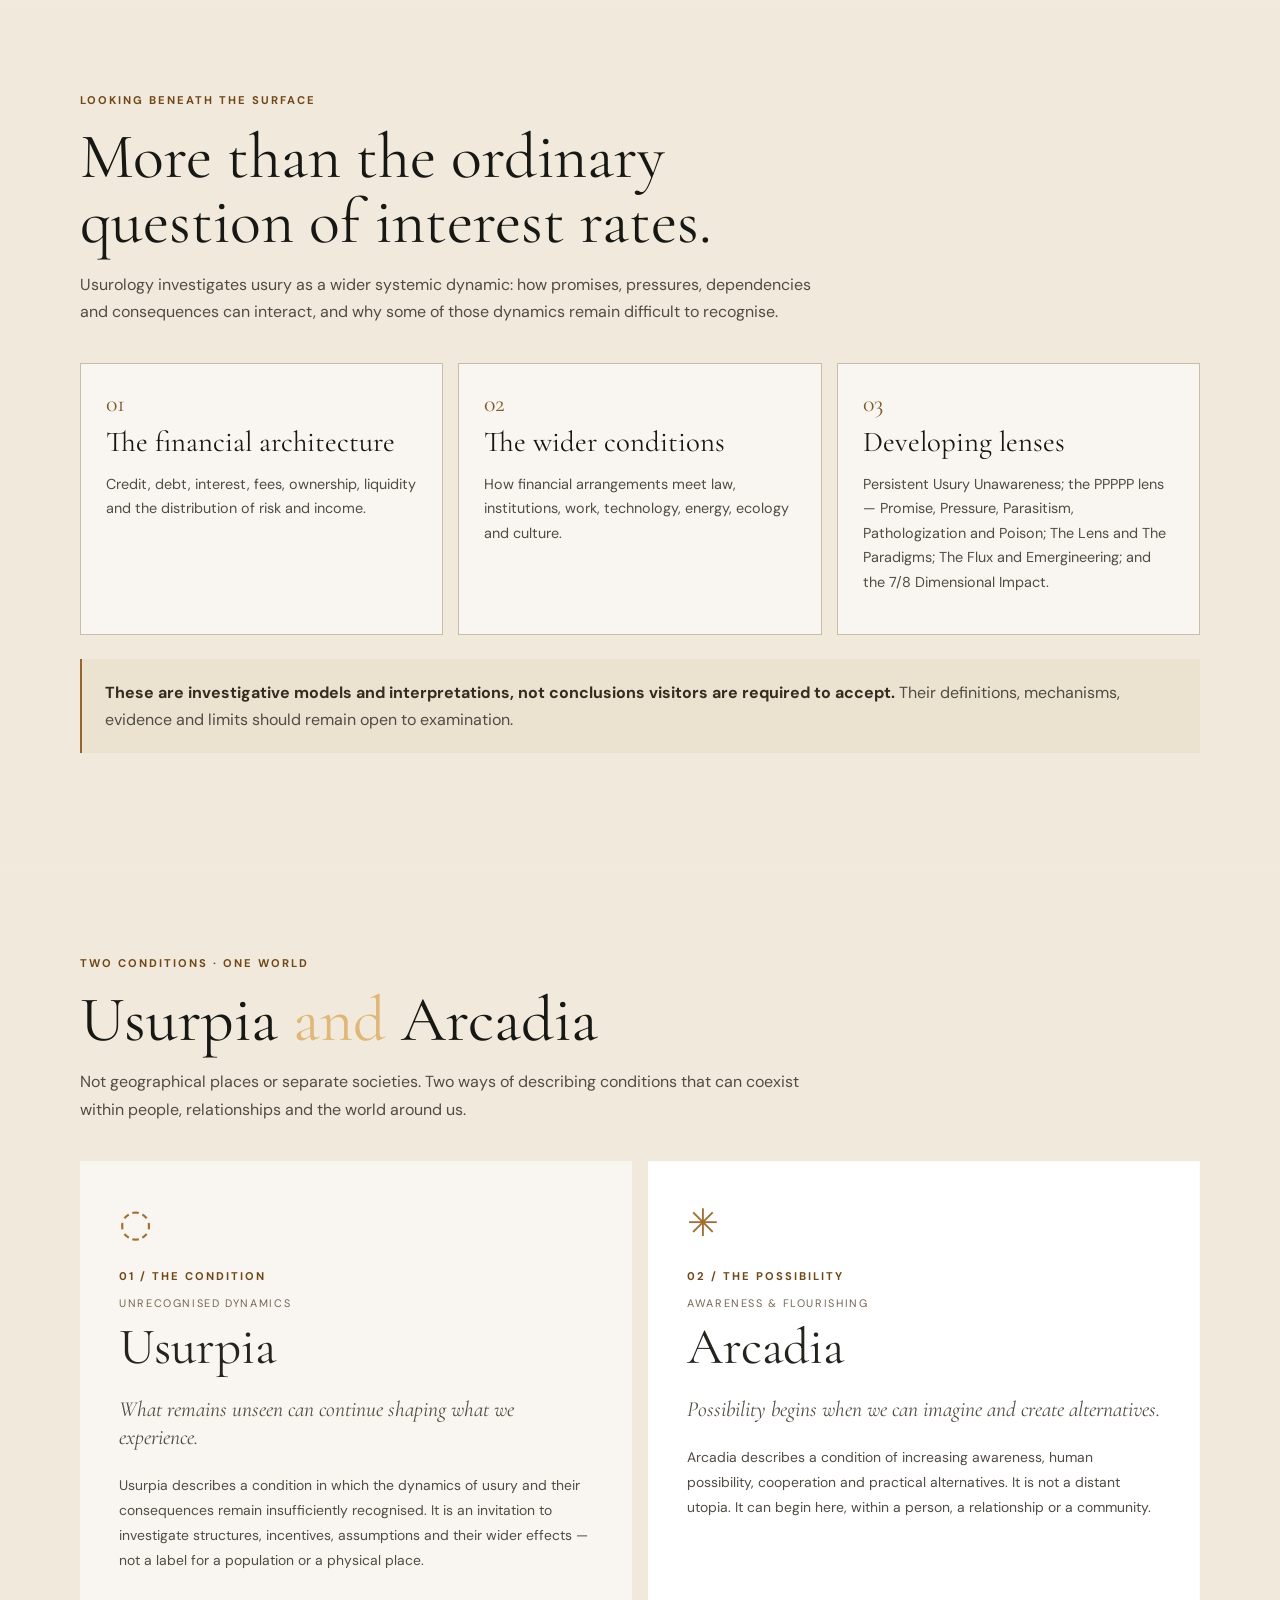
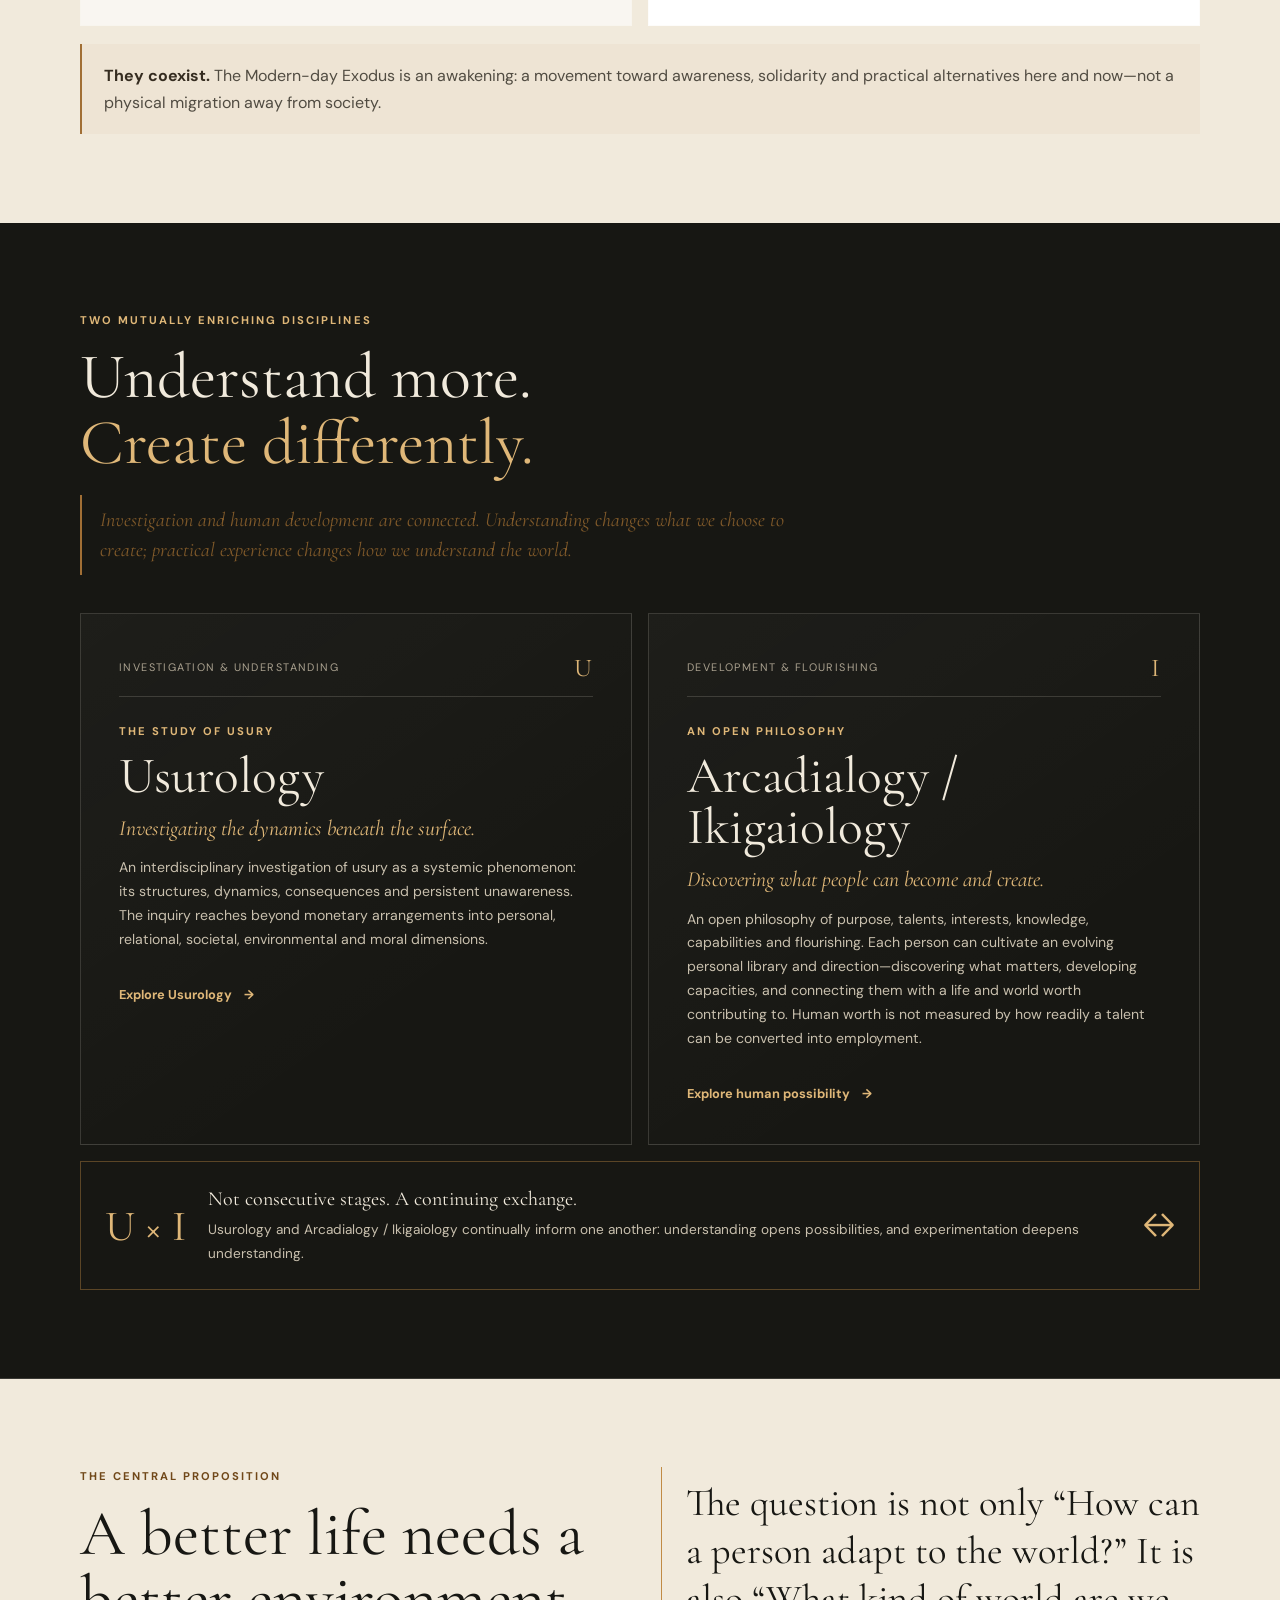
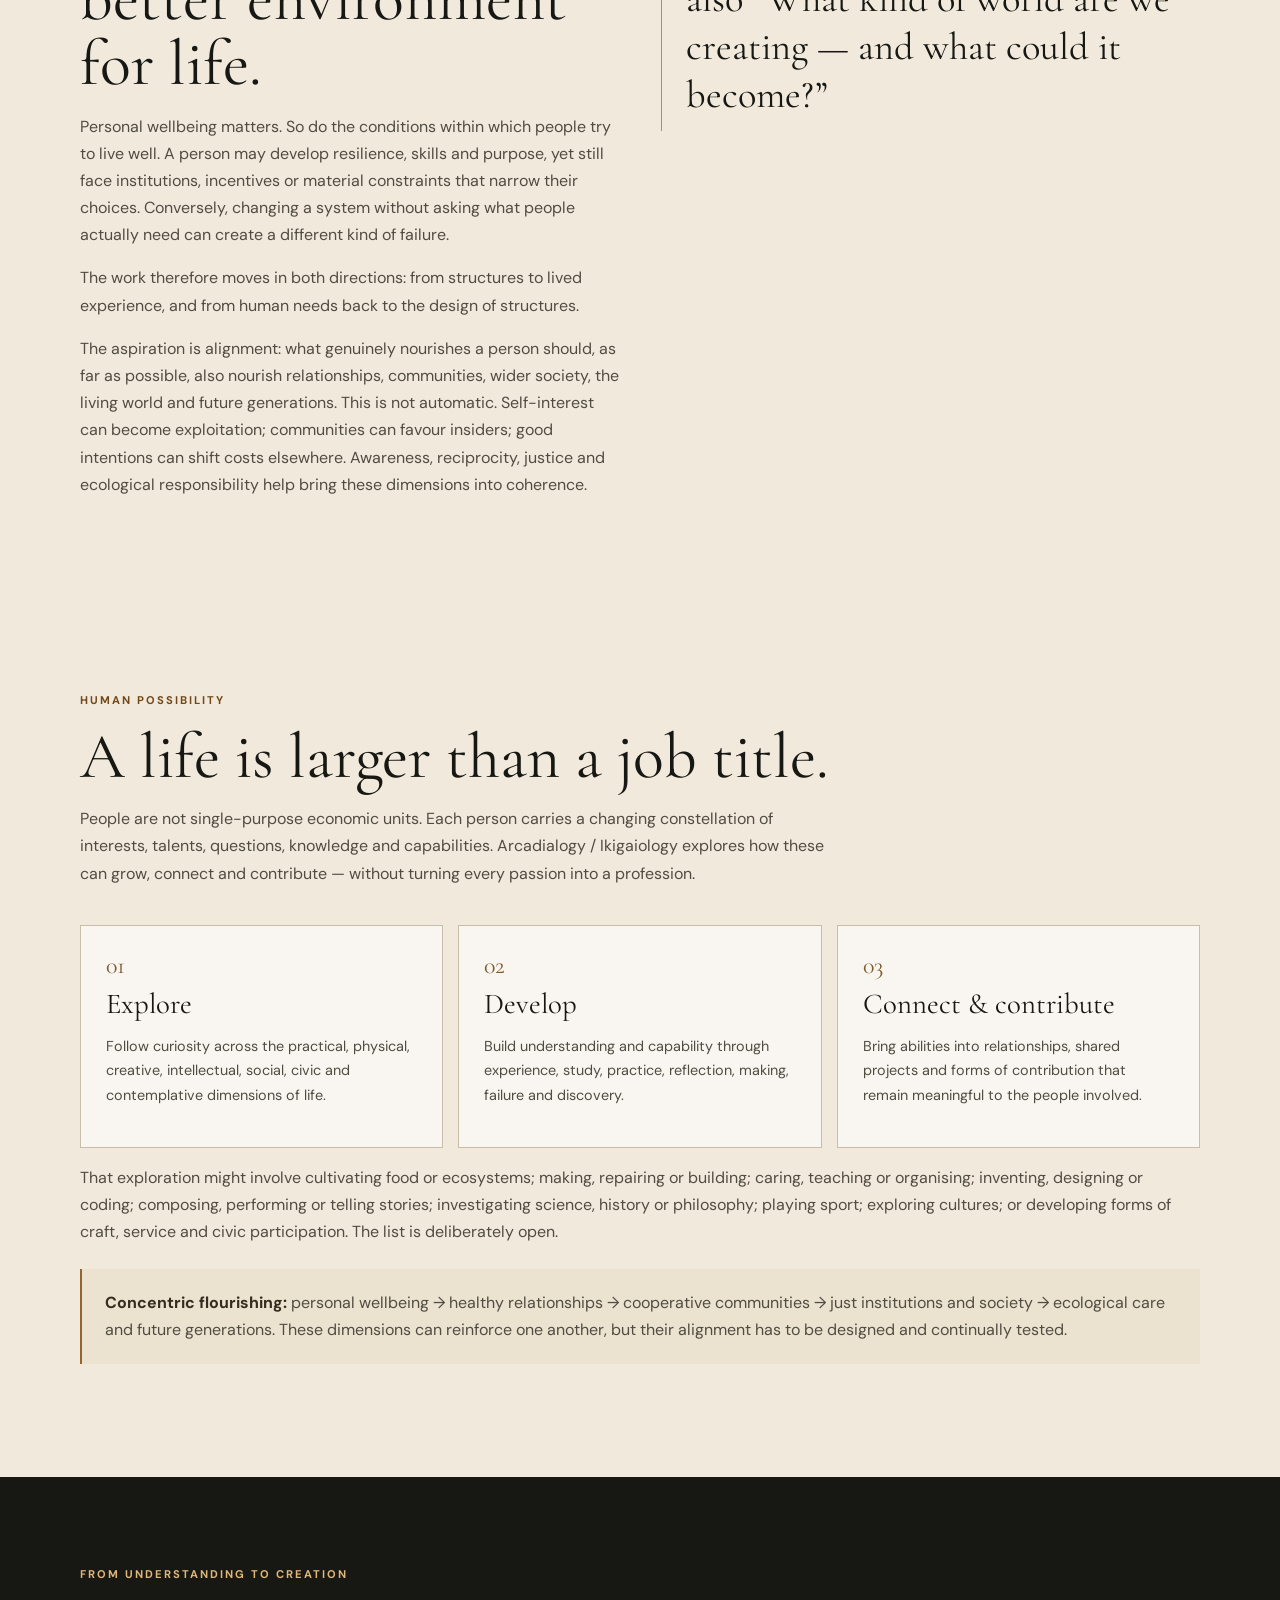
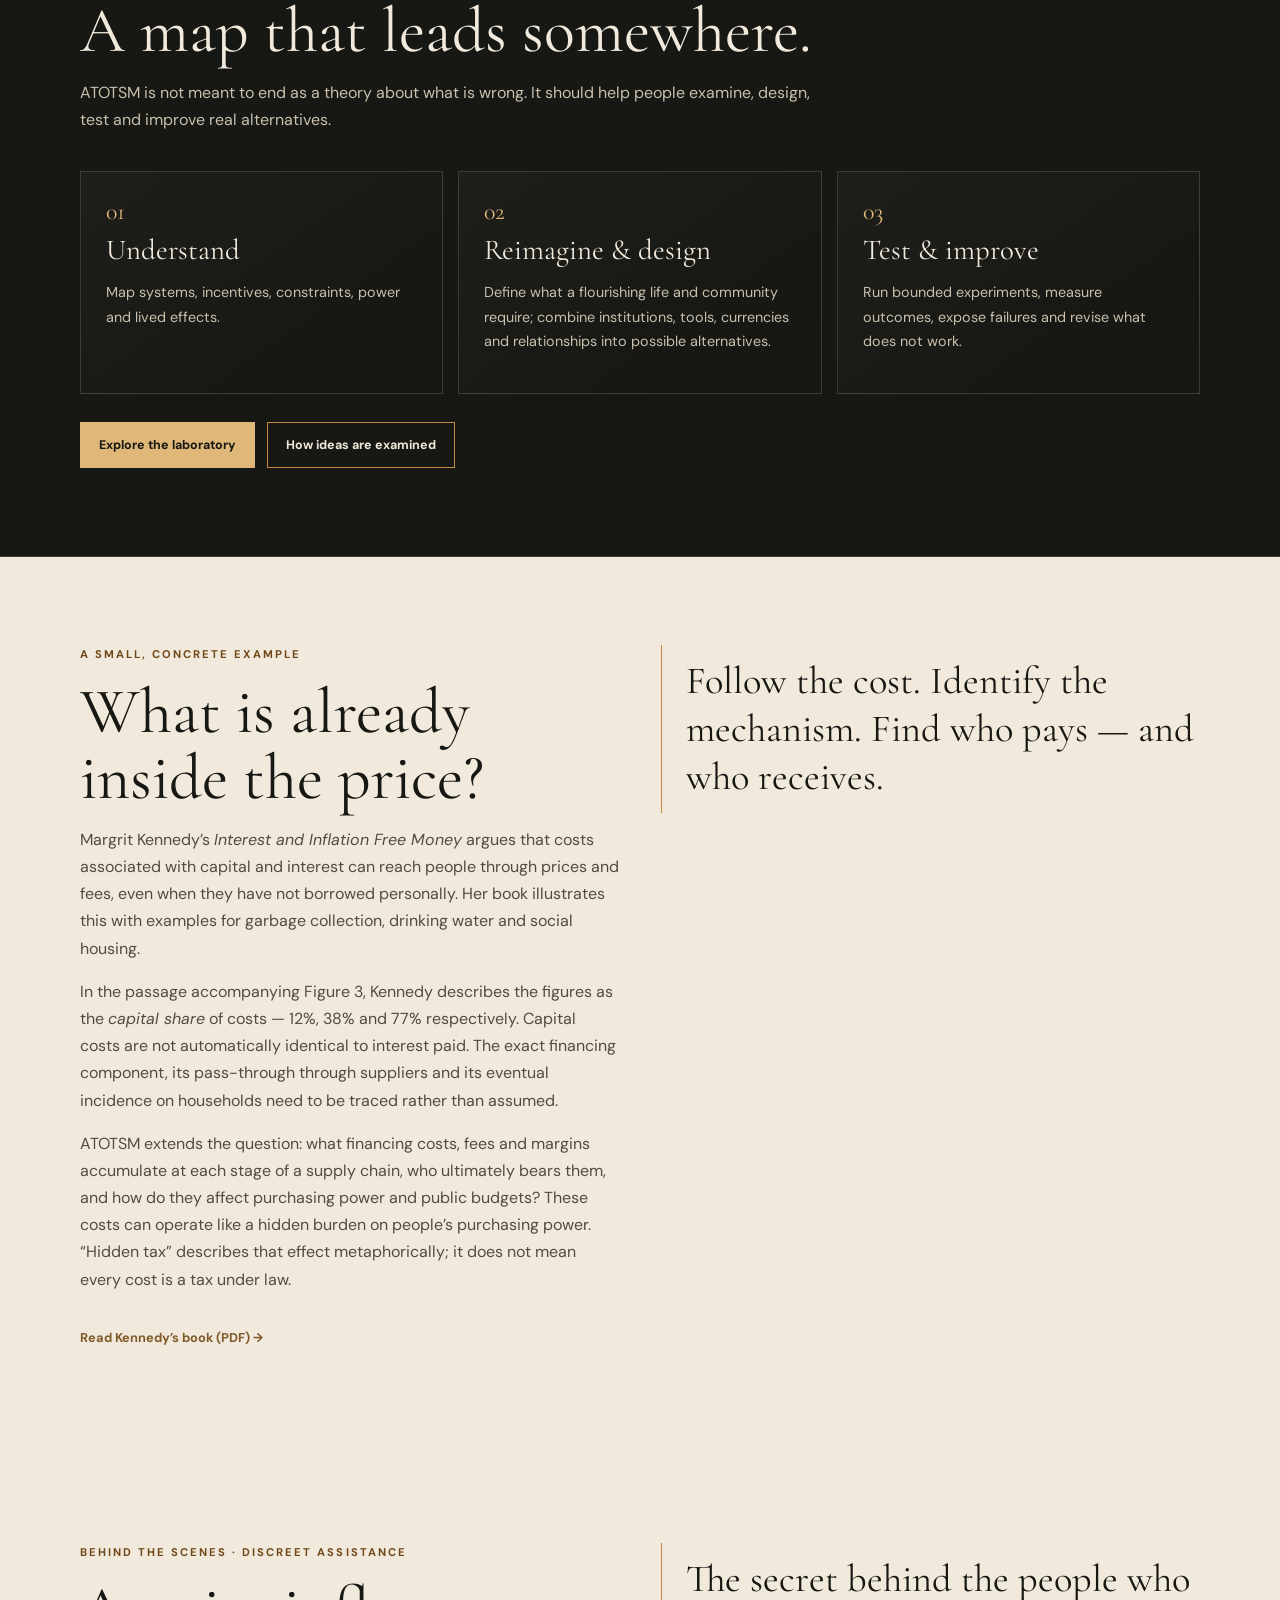
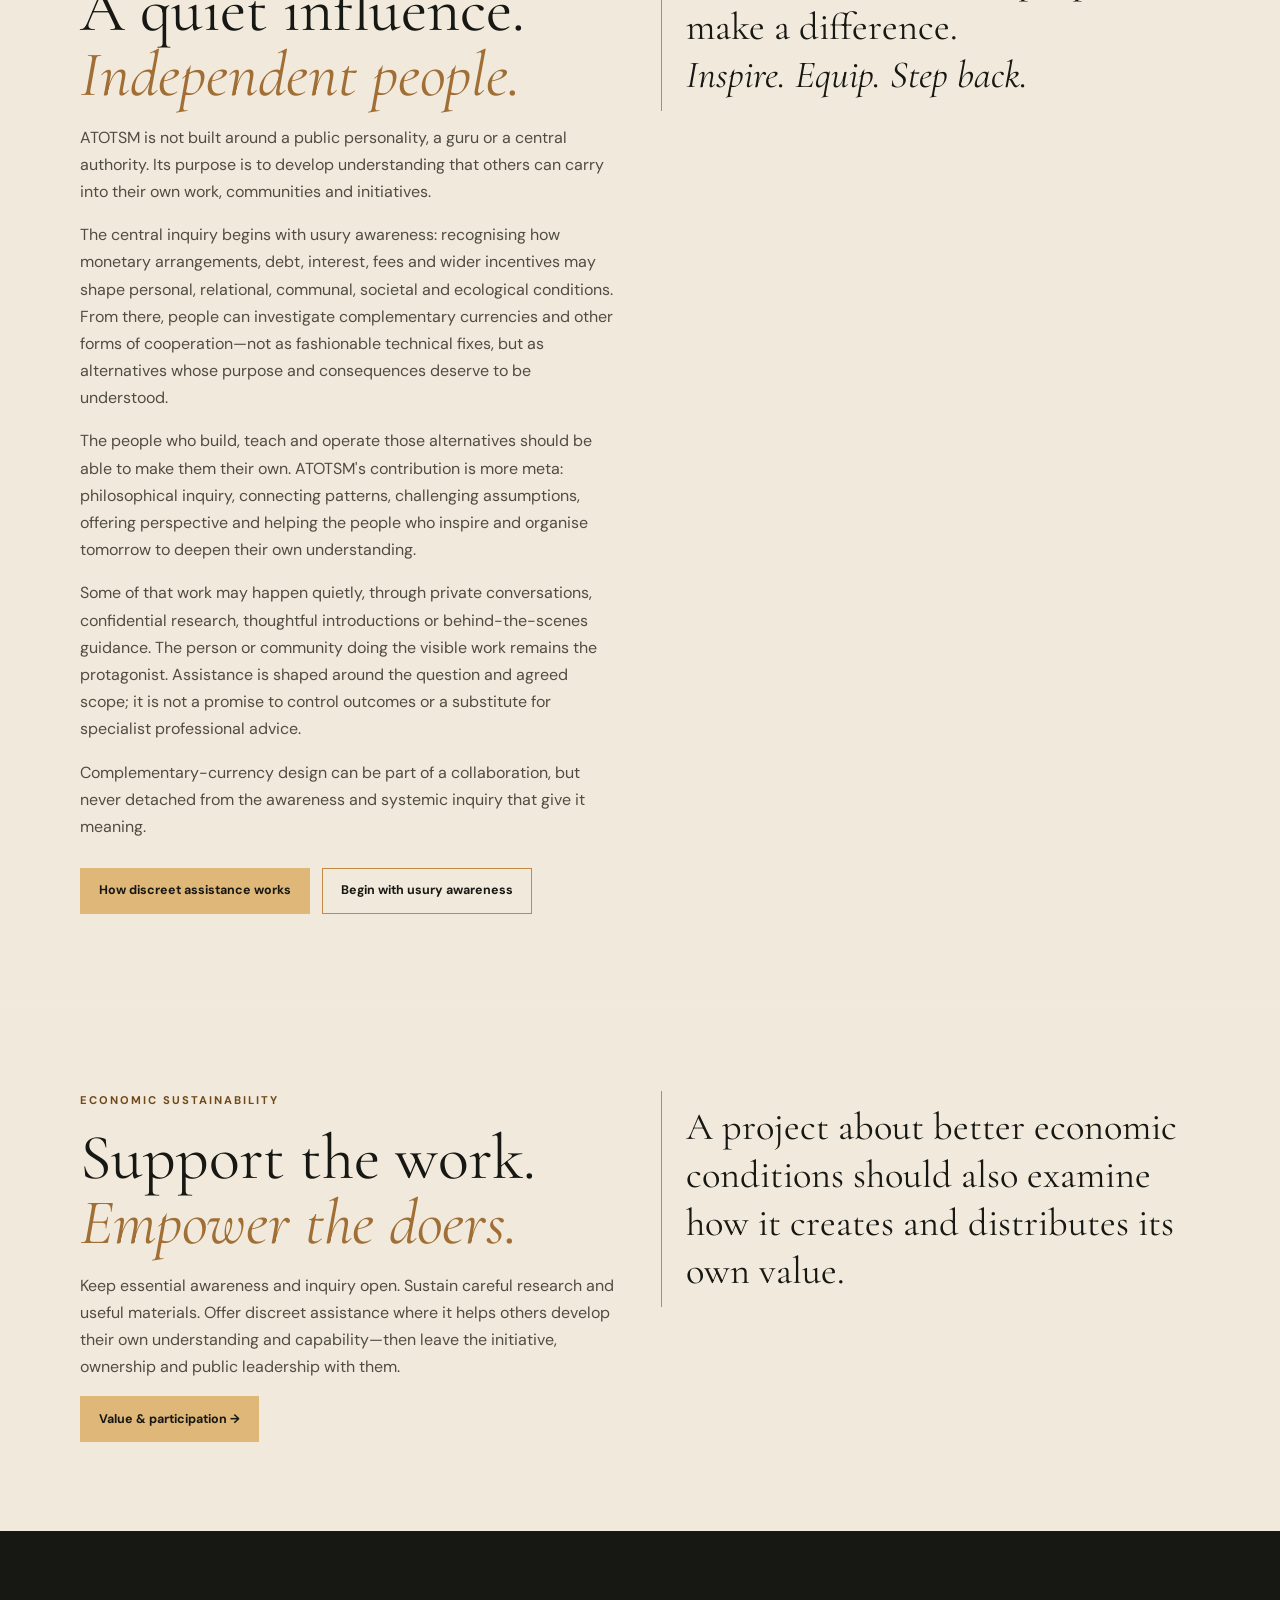
==== commit 8c6eb66c: "Refine homepage invitation and remove self-positioning" ====
--- a/index.html
+++ b/index.html
@@ -24,12 +24,12 @@
 <main>
 <section class="hero">
 <div class="wrap hero-inner">
-<div class="eyebrow">A quiet catalyst · Awareness before implementation</div>
+<div class="eyebrow">Awareness before implementation</div>
 <h1>Inspire the people<br><em>who inspire tomorrow.</em></h1>
 <p class="lead">ATOTSM is an independent philosophical inquiry into usury, monetary pluralism, systems and human flourishing. It explores how monetary arrangements have shaped civilisation—and invites us to discover together what greater awareness and freedom could make possible.</p>
 
 <div class="actions"><a class="btn primary" href="#intellectual-map">Explore the intellectual map ↘</a><a class="btn" href="#quiet-assistance">Explore discreet assistance</a></div>
-<div class="concept-set" aria-label="Awareness, understanding, possibility, independent action"><span>Awareness</span><span>Understanding</span><span>Possibility</span><span>Independent action</span></div><div class="identity-line">Ideas into possibilities · A quiet catalyst · <span>Inspire the people who inspire tomorrow.</span></div>
+<div class="concept-set" aria-label="Awareness, understanding, possibility, independent action"><span>Awareness</span><span>Understanding</span><span>Possibility</span><span>Independent action</span></div><div class="identity-line">Ideas into possibilities · <span>Inspire the people who inspire tomorrow.</span></div>
 </div>
 </section>
 
@@ -83,7 +83,7 @@
 <div class="explore-steps">
 <article class="explore-step"><button class="step-toggle" type="button" aria-expanded="false" aria-controls="step-ask"><span class="explore-number">01 / ASK</span><span class="step-question">What is happening?</span><span class="step-prompt">Look beyond individual problems and ask what shapes the conditions around them.</span><span class="step-link">Unfold this question <span aria-hidden="true">＋</span></span></button><div class="step-reveal" id="step-ask" hidden><p>Begin with the conditions around a problem: what assumptions, incentives, rules and relationships help produce it?</p><p>ATOTSM grew from the desire to investigate roots as well as symptoms — and connect that investigation with the possibility of creating something better.</p><a class="step-next" href="#why">Read the opening inquiry <span aria-hidden="true">↓</span></a></div></article>
 <article class="explore-step"><button class="step-toggle" type="button" aria-expanded="false" aria-controls="step-examine"><span class="explore-number">02 / EXAMINE</span><span class="step-question">How does it work?</span><span class="step-prompt">Explore a concrete system, inspect the assumptions and question the consequences.</span><span class="step-link">Unfold this question <span aria-hidden="true">＋</span></span></button><div class="step-reveal" id="step-examine" hidden><p>Usurology examines usury and the wider structures through which financial promises, pressures, dependencies and consequences can interact.</p><p>Start with the financial architecture, then follow its connections to law, institutions, work, technology, energy, ecology and culture.</p><a class="step-next" href="#examine">Read the inquiry <span aria-hidden="true">↓</span></a></div></article>
-<article class="explore-step"><button class="step-toggle" type="button" aria-expanded="false" aria-controls="step-imagine"><span class="explore-number">03 / IMAGINE</span><span class="step-question">What else is possible?</span><span class="step-prompt">Discover human capabilities, purpose, cooperation and alternative ways of organising.</span><span class="step-link">Unfold this question <span aria-hidden="true">＋</span></span></button><div class="step-reveal" id="step-imagine" hidden><p>A life is larger than a job title. Explore changing interests, talents, knowledge and capabilities — and how personal flourishing can connect with relationships, community and the wider living world.</p><p>Arcadialogy / Ikigaiology asks what people can become and create beyond the narrow demands of an exploitative system. Talents and capabilities do not lose their worth because the prevailing division of labour cannot use them, reward them, or make room for them. Human development must help people flourish—not merely prepare them to meet a system’s demands.</p><a class="step-next" href="#imagine">Explore human possibility <span aria-hidden="true">↓</span></a></div></article>
+<article class="explore-step"><button class="step-toggle" type="button" aria-expanded="false" aria-controls="step-imagine"><span class="explore-number">03 / IMAGINE</span><span class="step-question">What else is possible?</span><span class="step-prompt">Discover human capabilities, purpose, cooperation and alternative ways of organising.</span><span class="step-link">Unfold this question <span aria-hidden="true">＋</span></span></button><div class="step-reveal" id="step-imagine" hidden><p>A life is larger than a job title. Explore changing interests, talents, knowledge and capabilities — and how personal flourishing can connect with relationships, community and the wider living world.</p><p>Arcadialogy / Ikigaiology asks what people can become and create beyond the narrow demands of prevailing economic arrangements. Talents and capabilities do not lose their worth because the prevailing division of labour cannot use them, reward them, or make room for them. Human development must help people flourish—not merely prepare them to meet a system’s demands.</p><a class="step-next" href="#imagine">Explore human possibility <span aria-hidden="true">↓</span></a></div></article>
 <article class="explore-step"><button class="step-toggle" type="button" aria-expanded="false" aria-controls="step-experiment"><span class="explore-number">04 / EXPERIMENT</span><span class="step-question">What could we create?</span><span class="step-prompt">Explore practical ideas, experiments and forms of collective contribution.</span><span class="step-link">Unfold this question <span aria-hidden="true">＋</span></span></button><div class="step-reveal" id="step-experiment" hidden><p>Move from diagnosis to design: combine knowledge, capacities, institutions, tools, currencies and relationships into possible alternatives.</p><p>Then test them in bounded experiments, measure outcomes, expose failures and revise what does not work.</p><a class="step-next" href="#experiment">See how ideas become practice <span aria-hidden="true">↓</span></a></div></article>
 </div>
 </div>
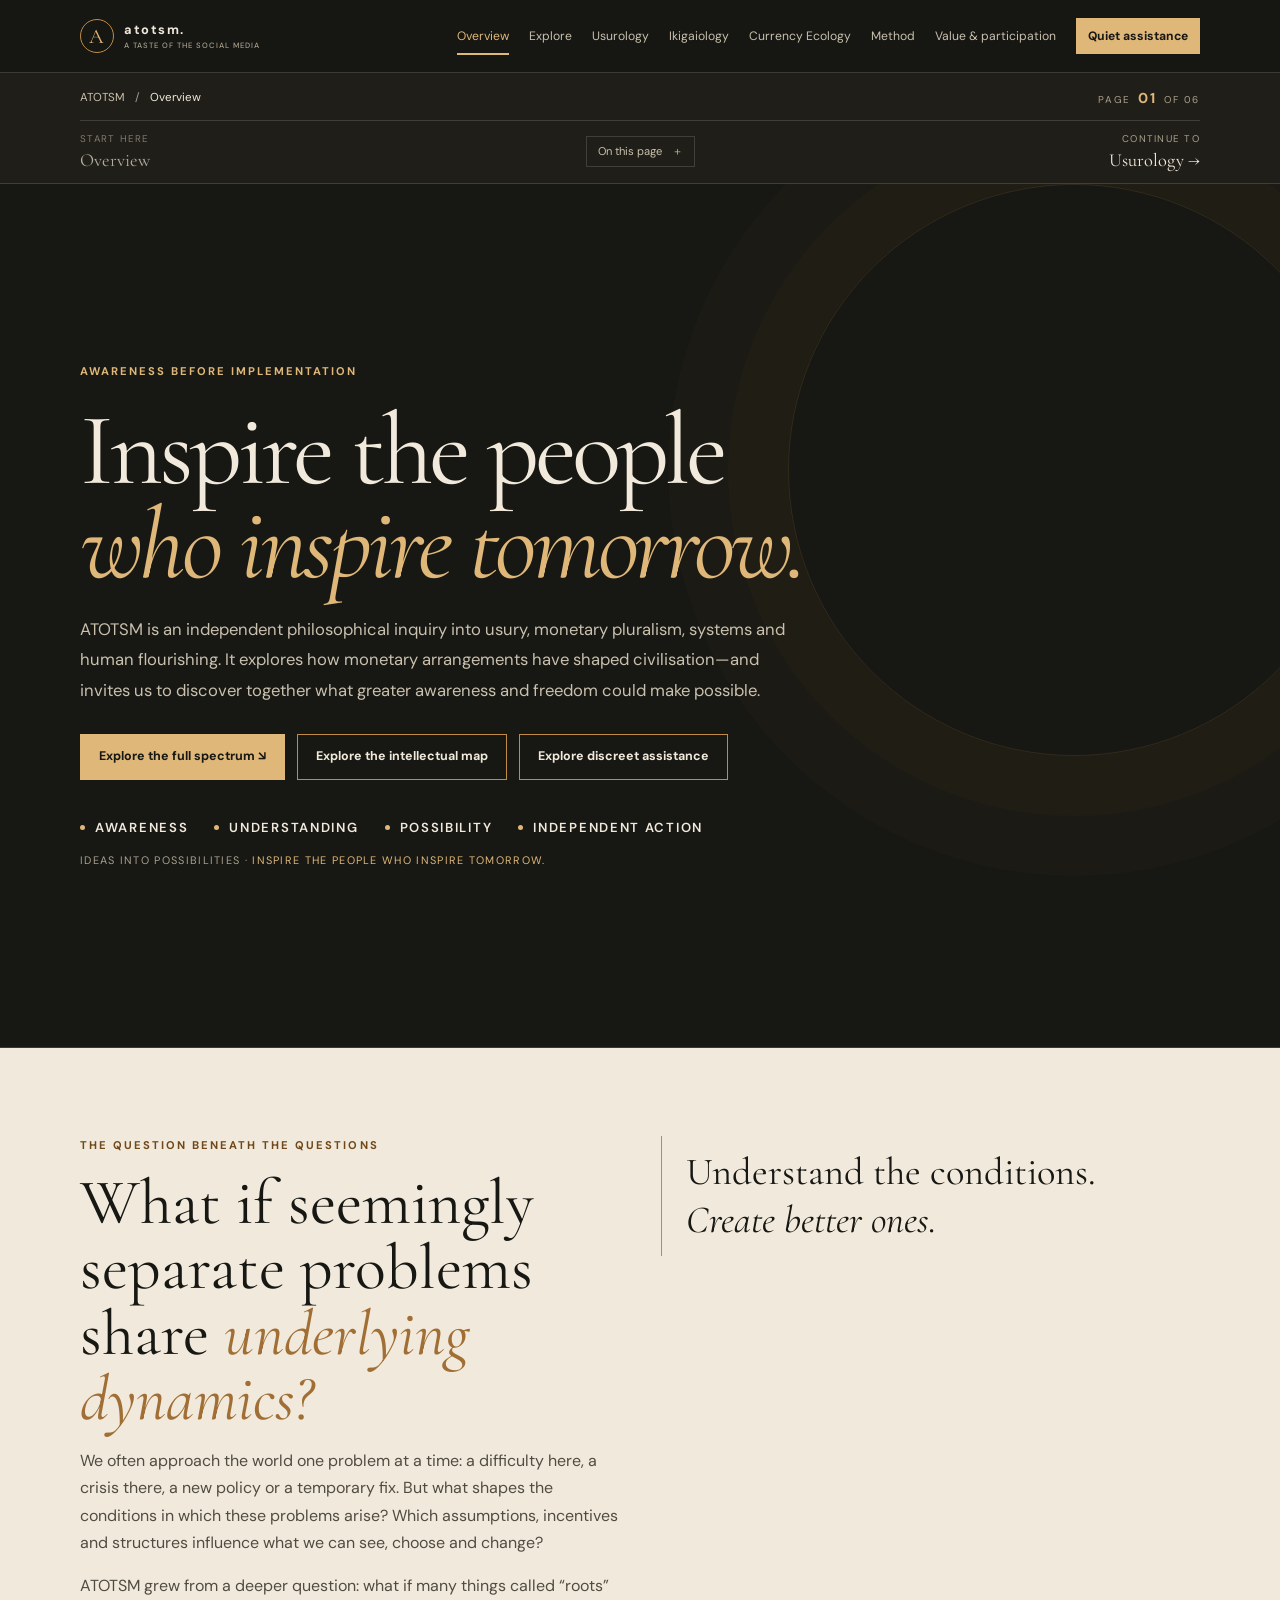
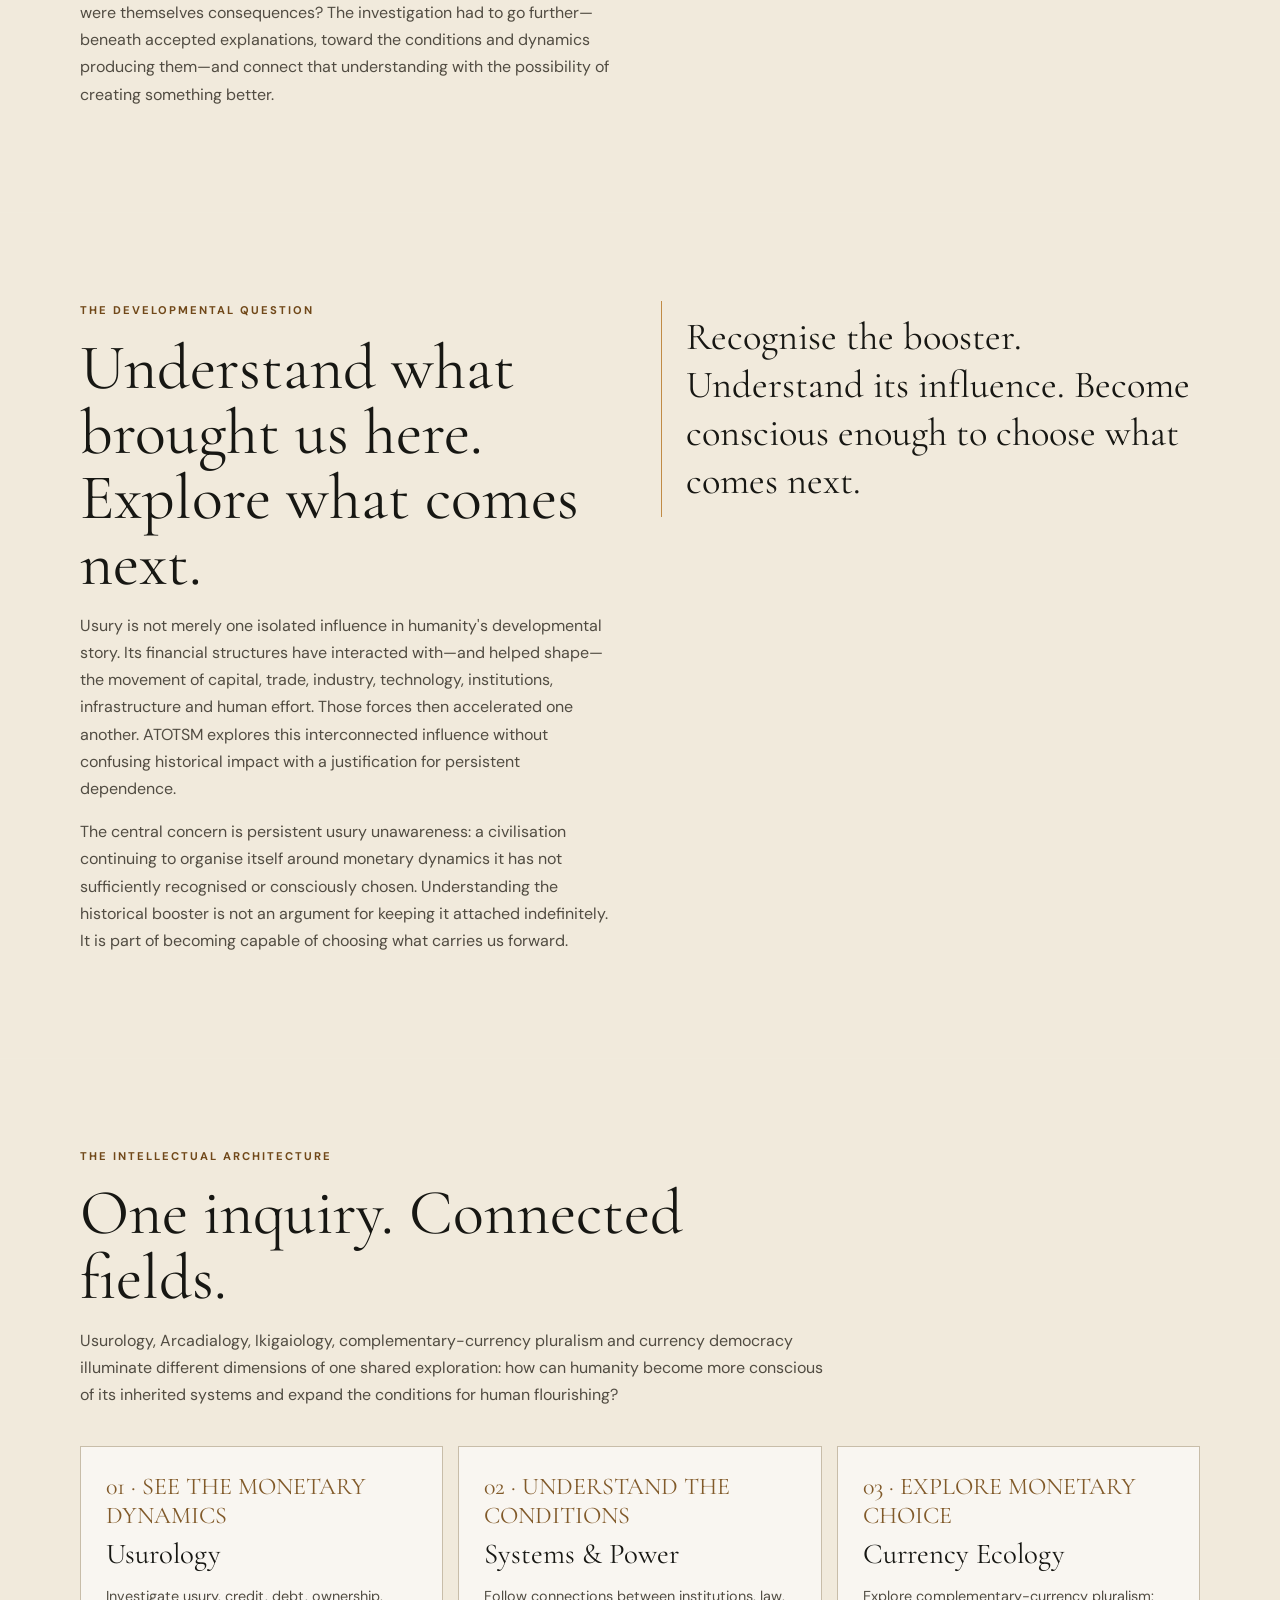
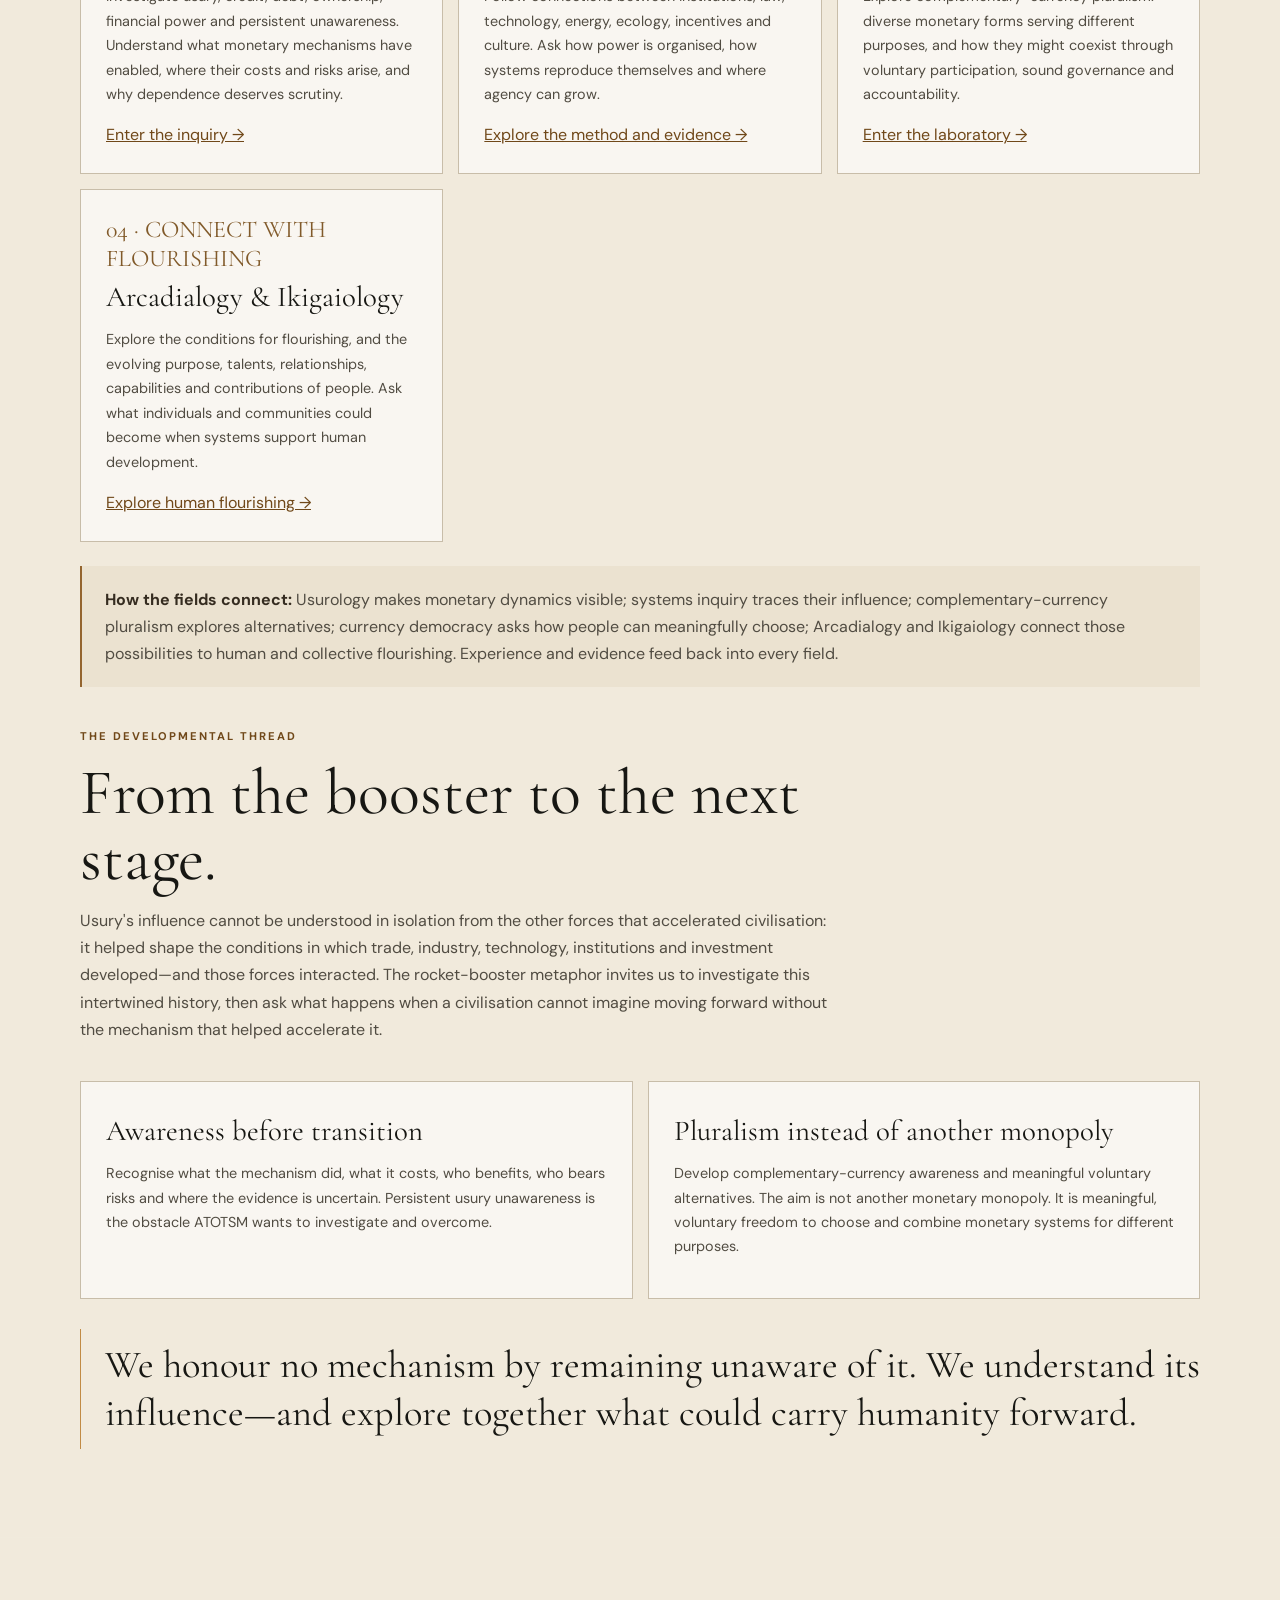
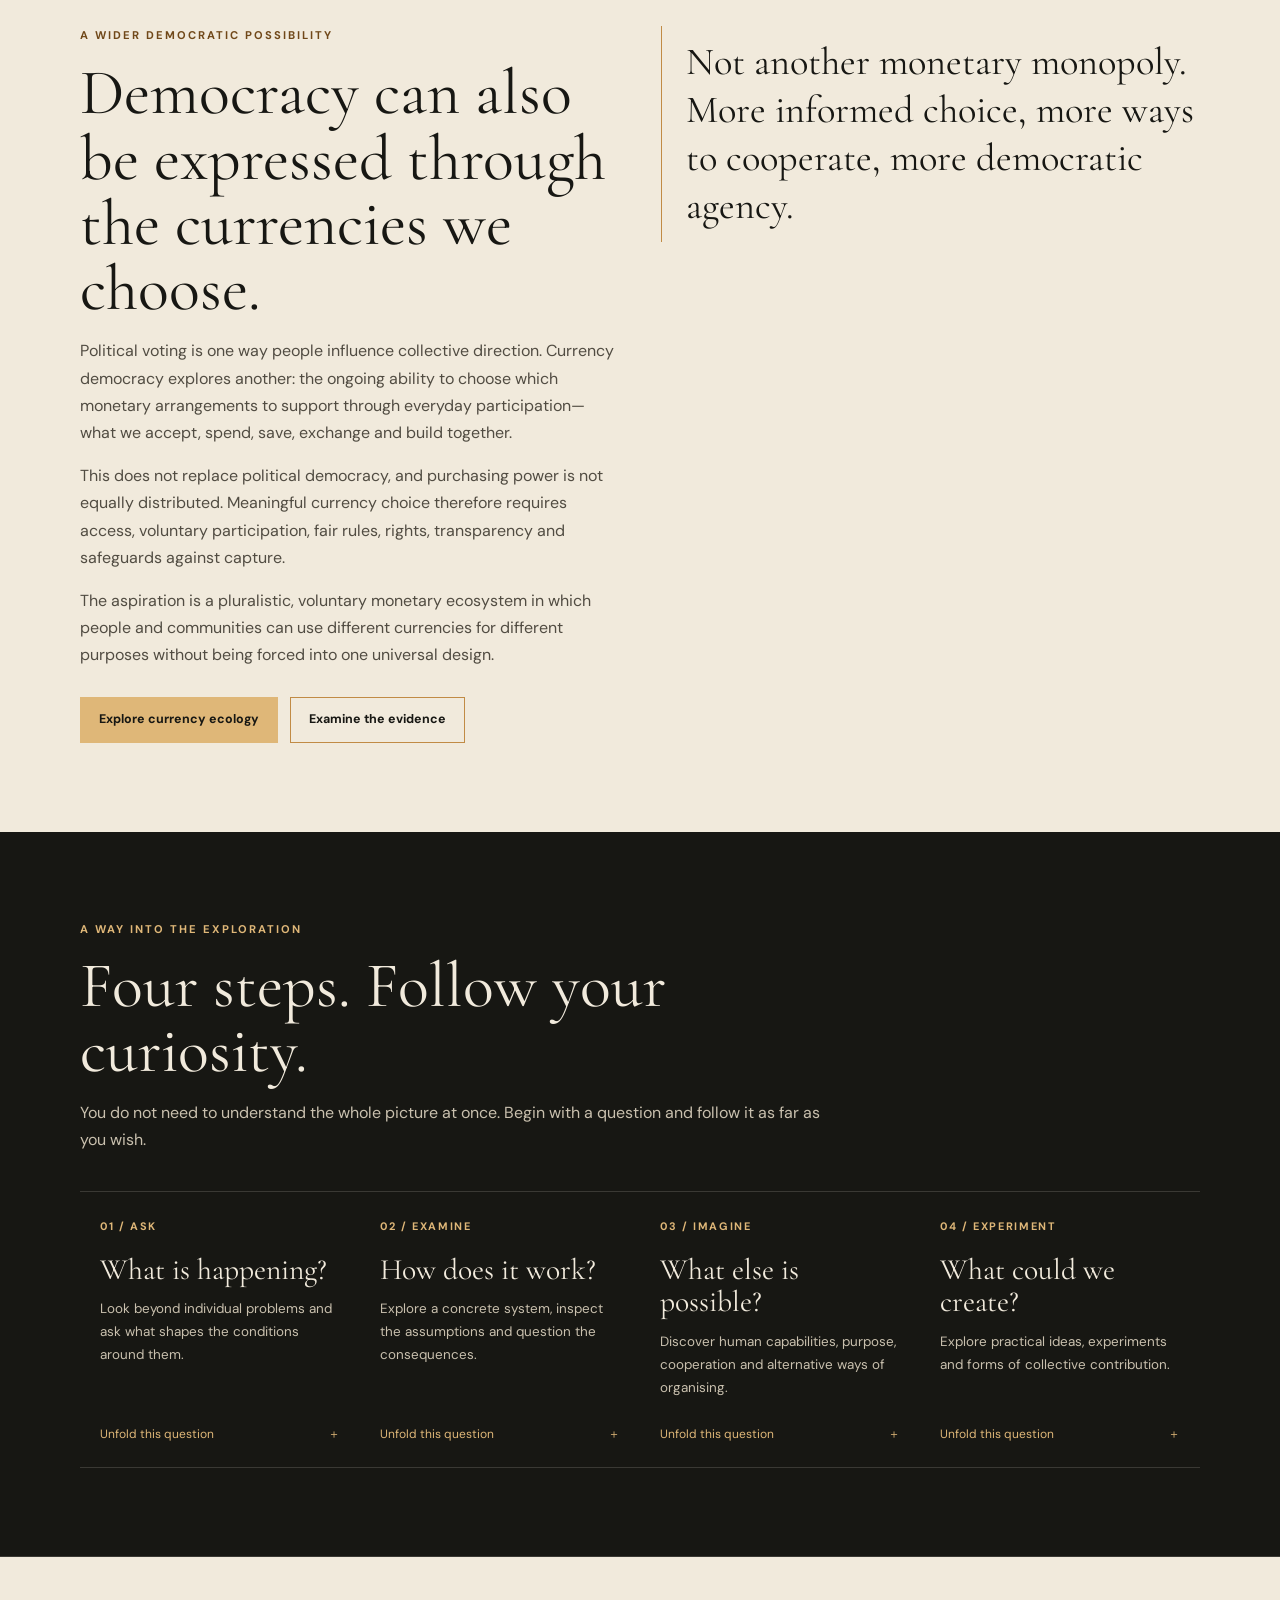
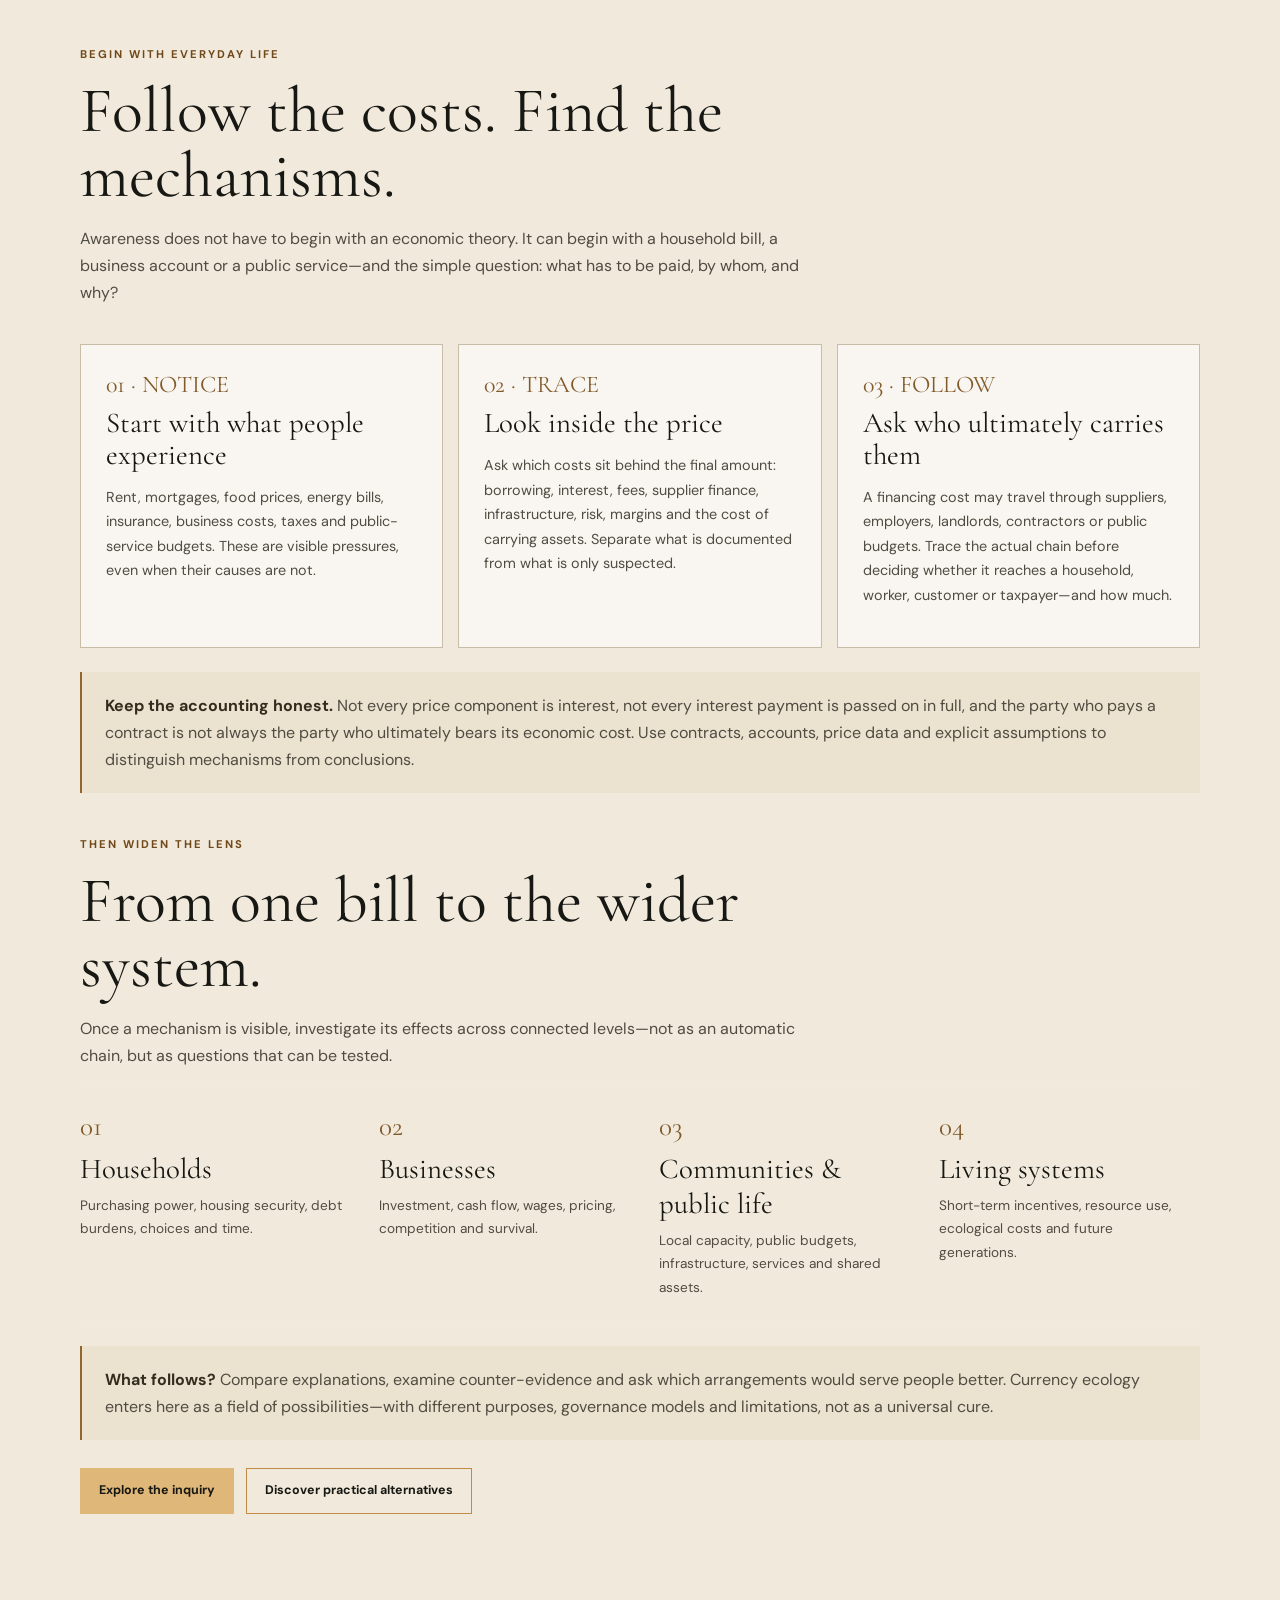
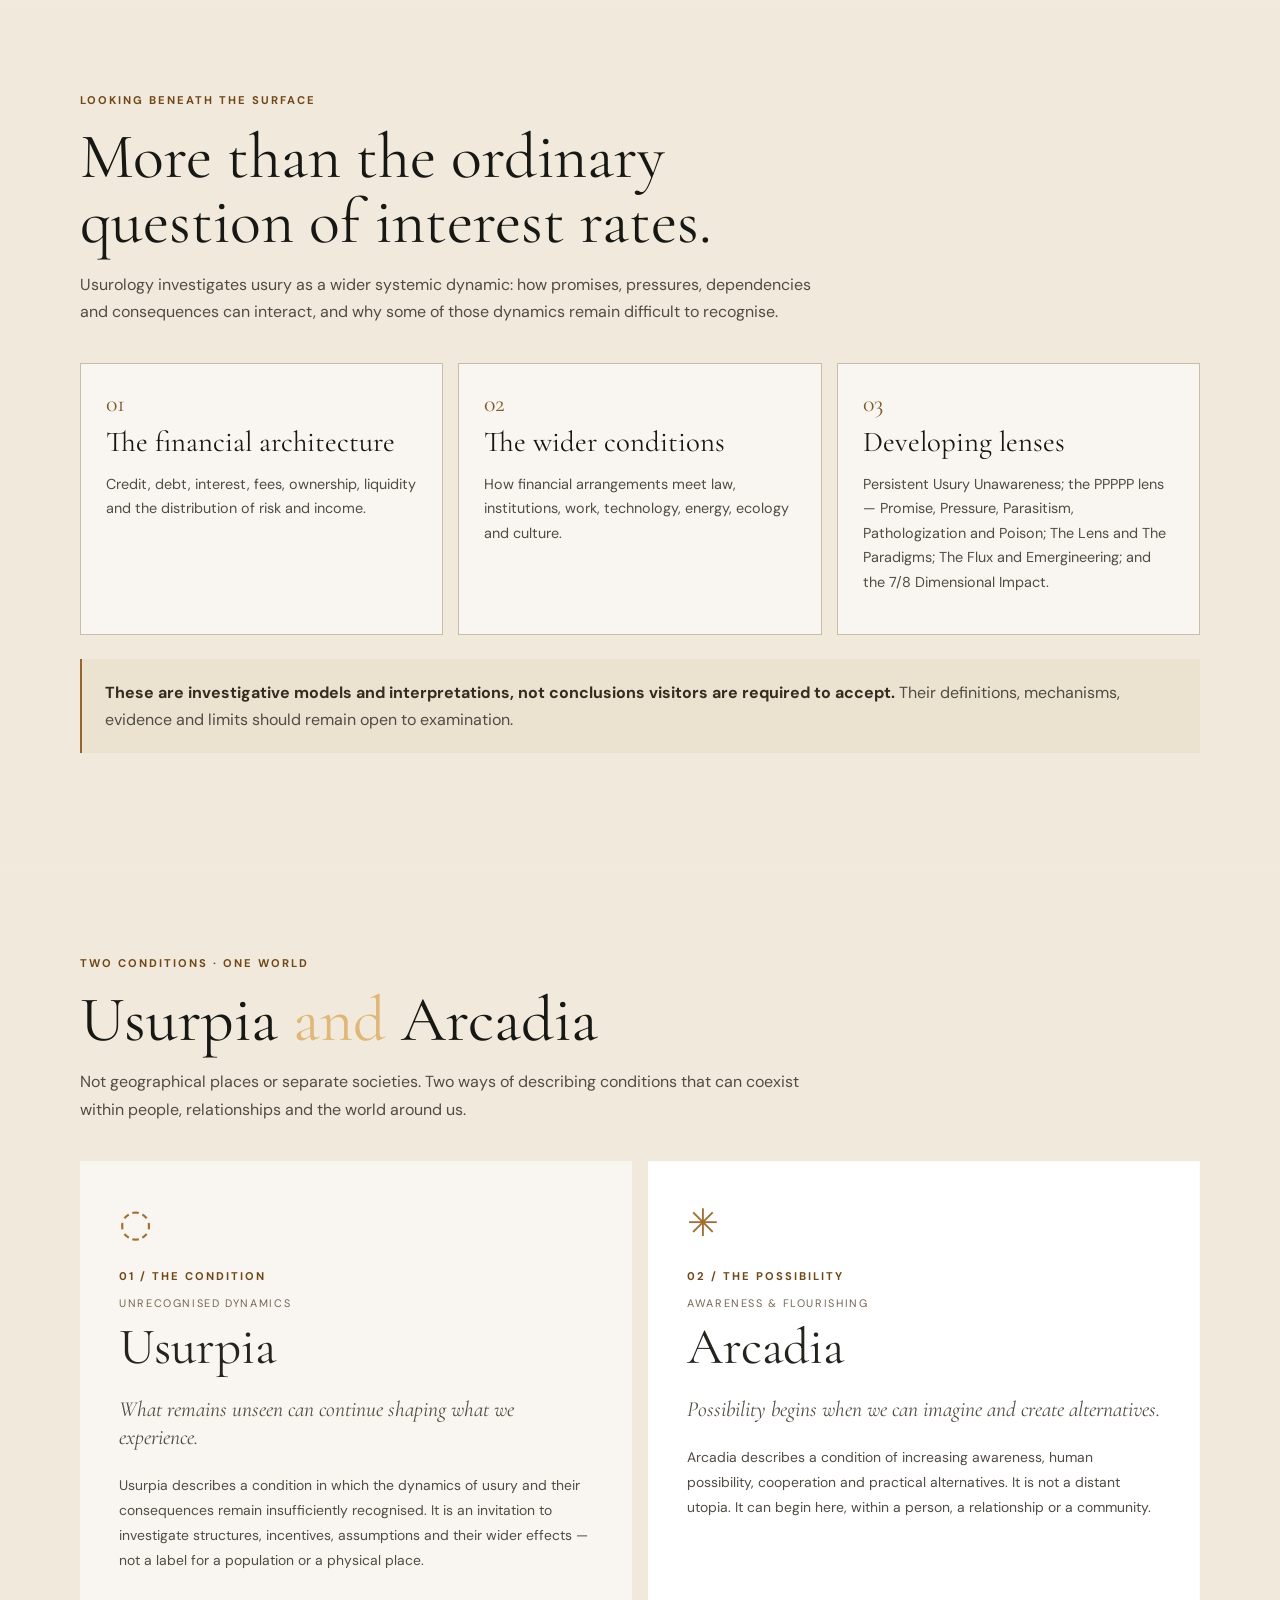
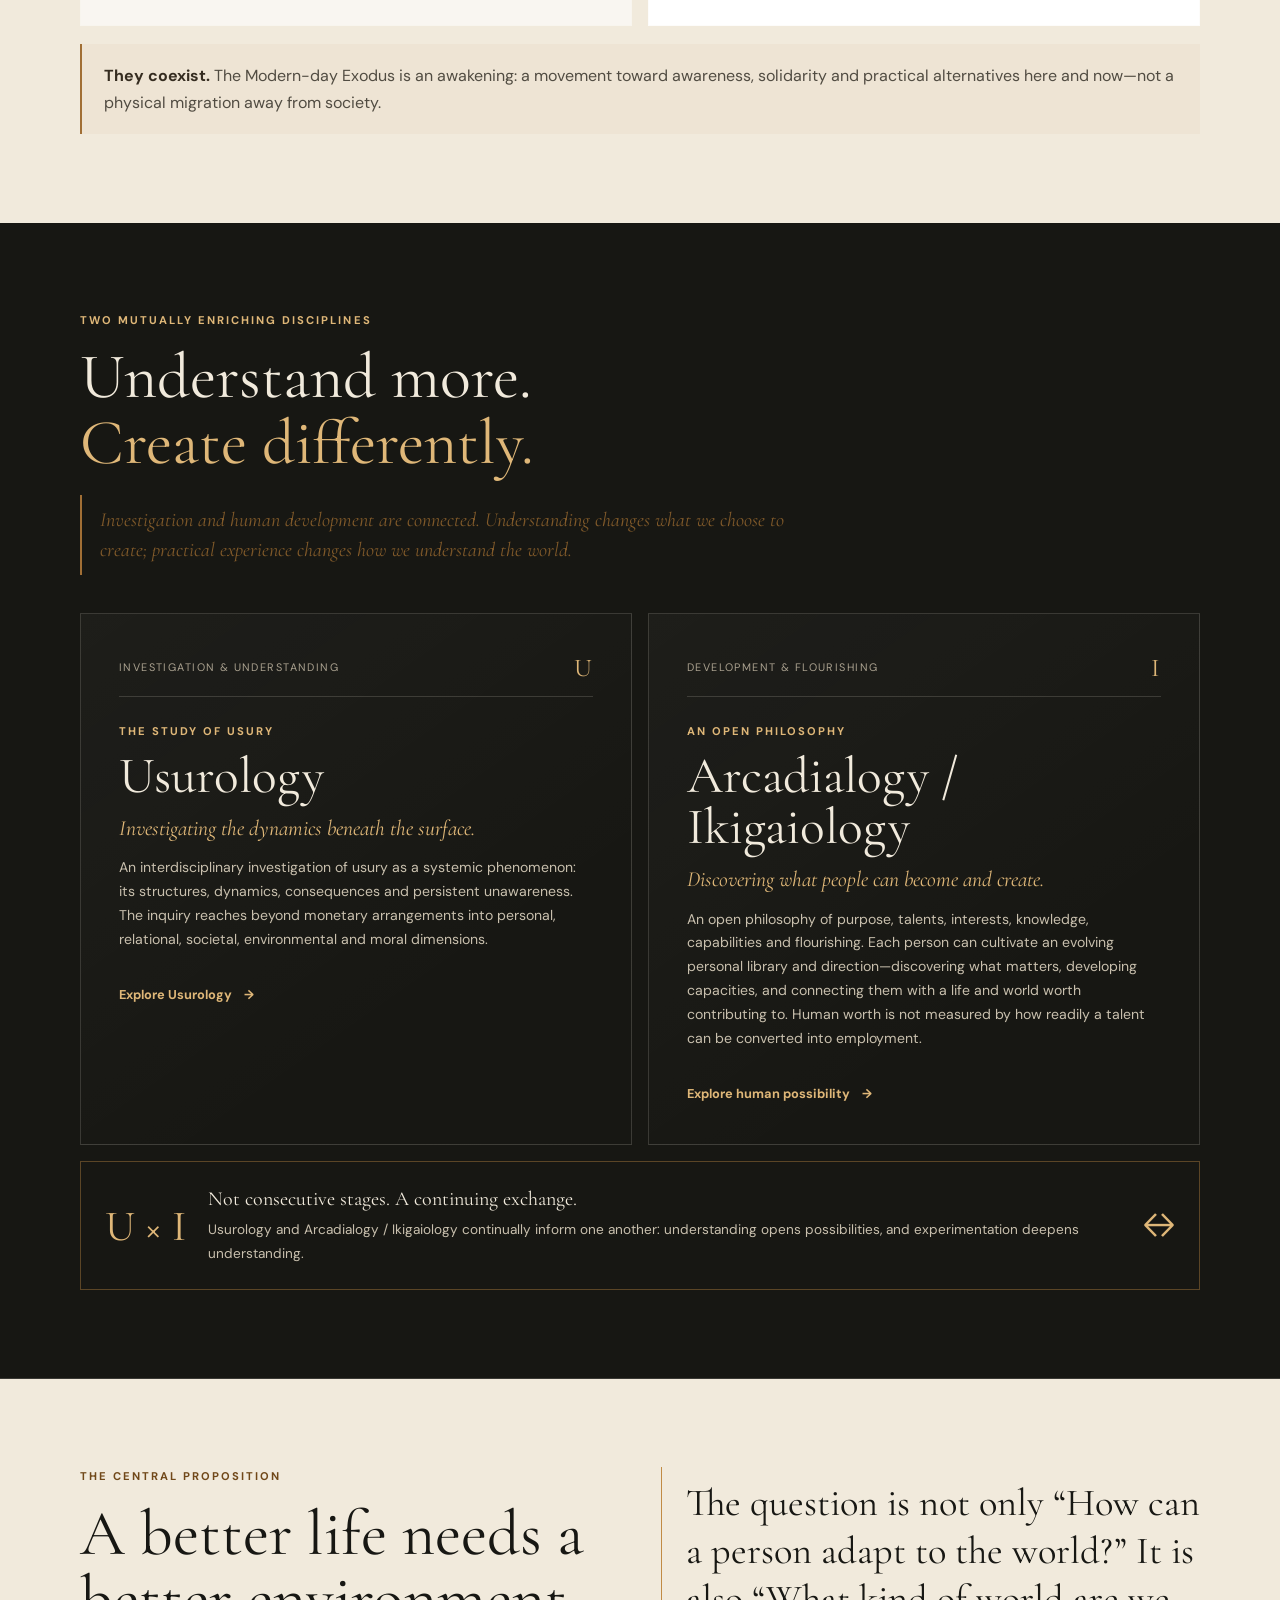
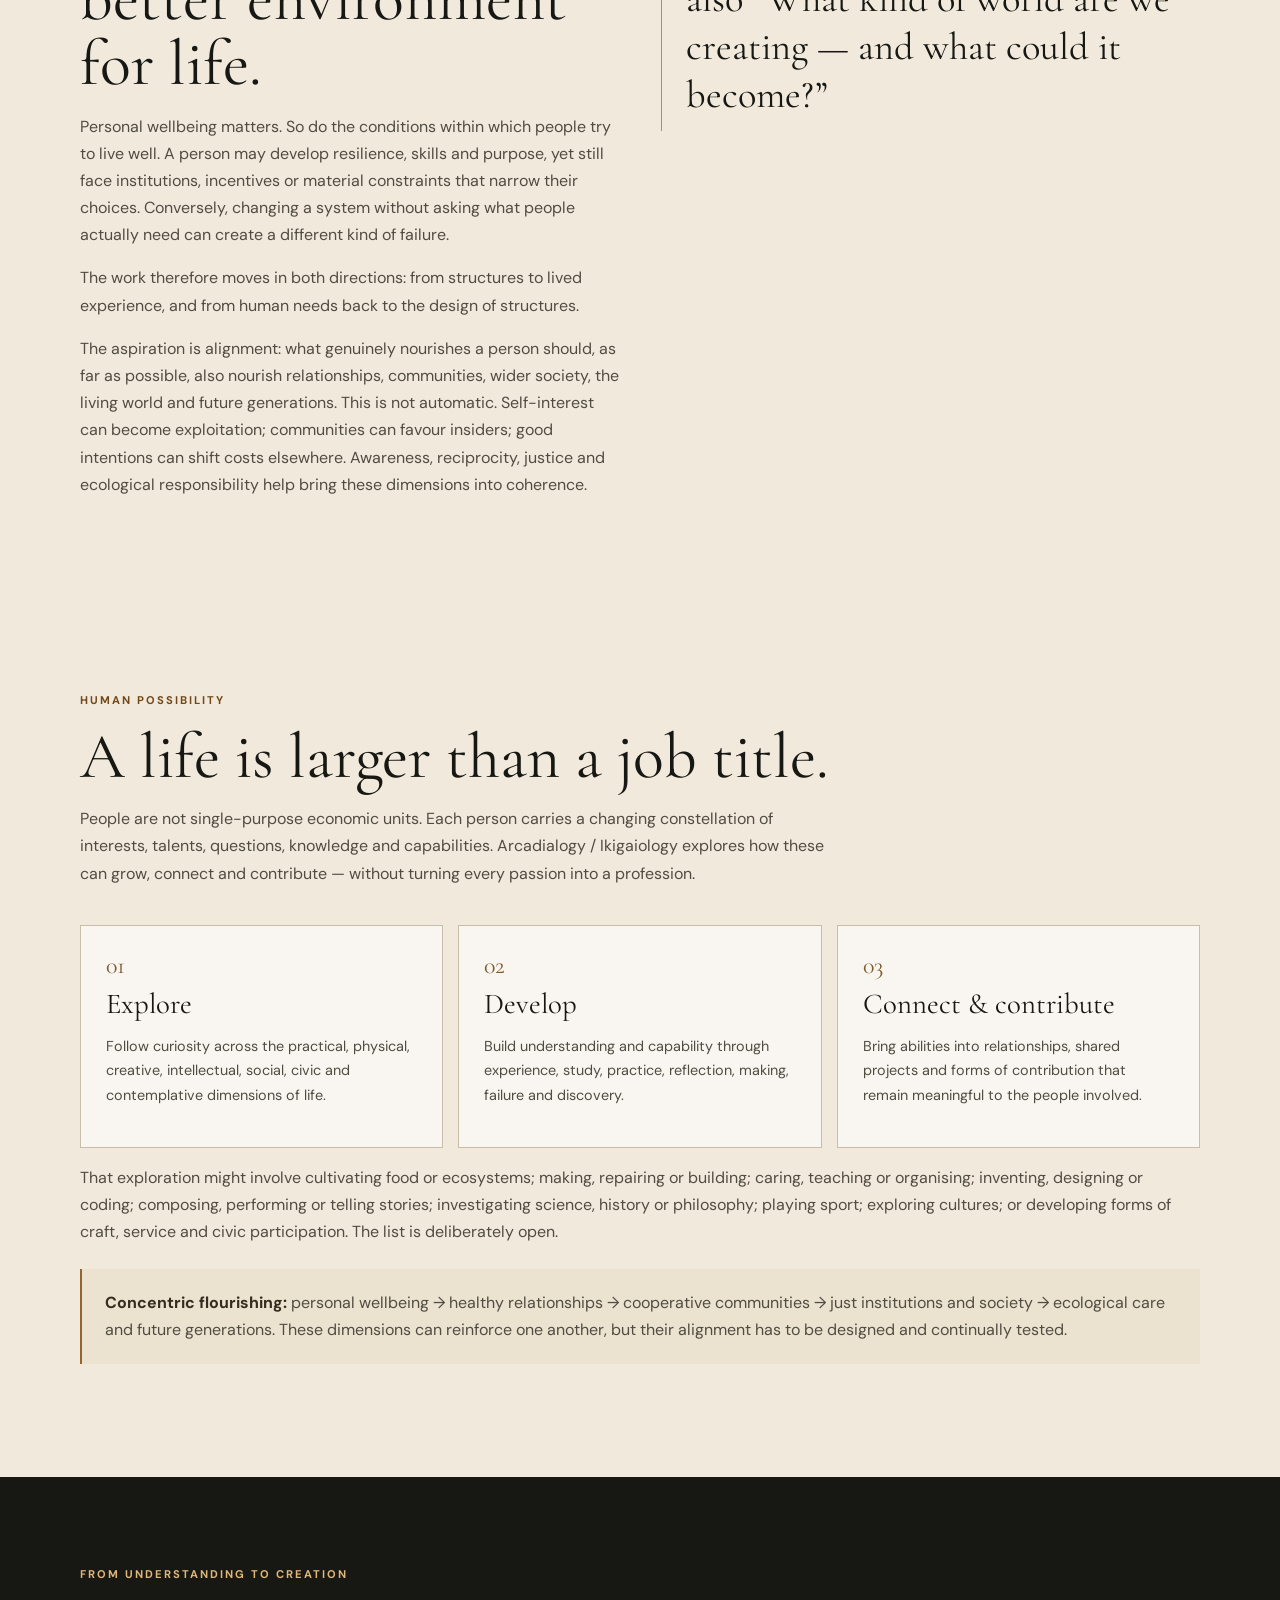
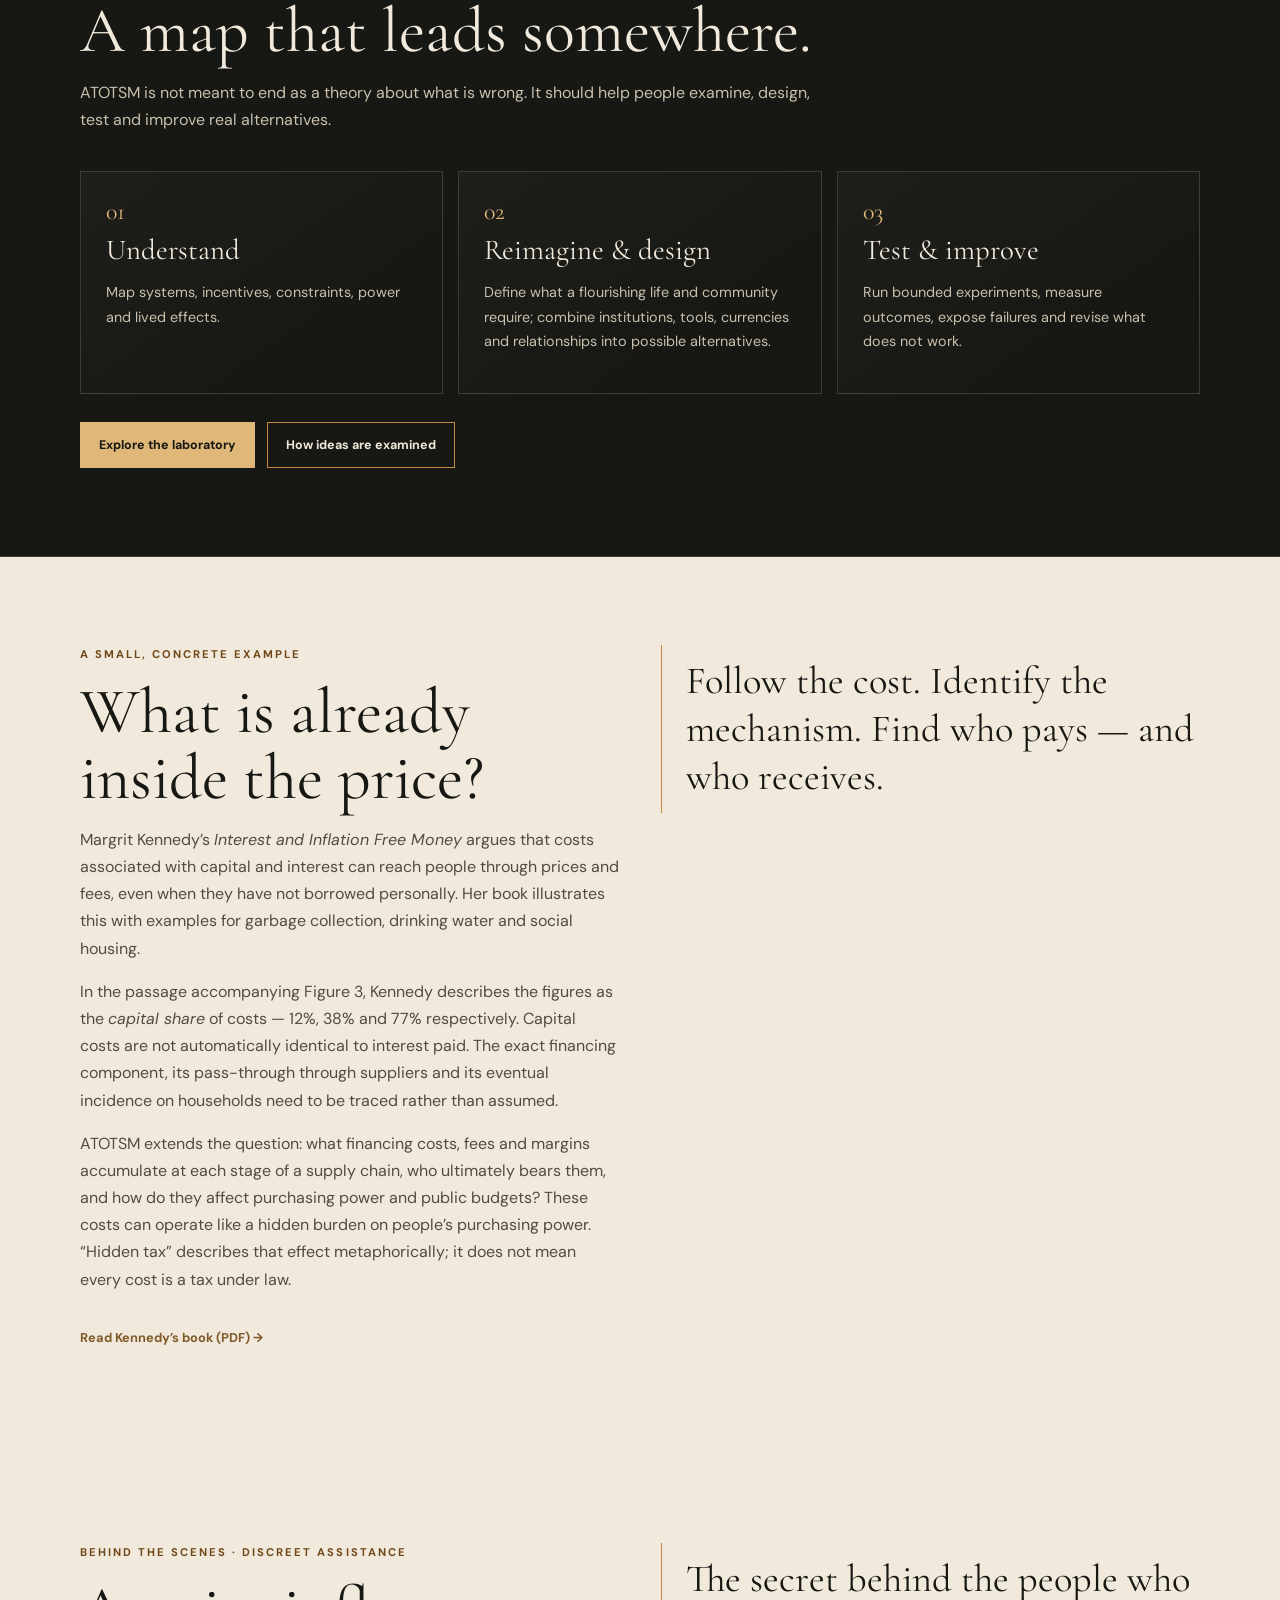
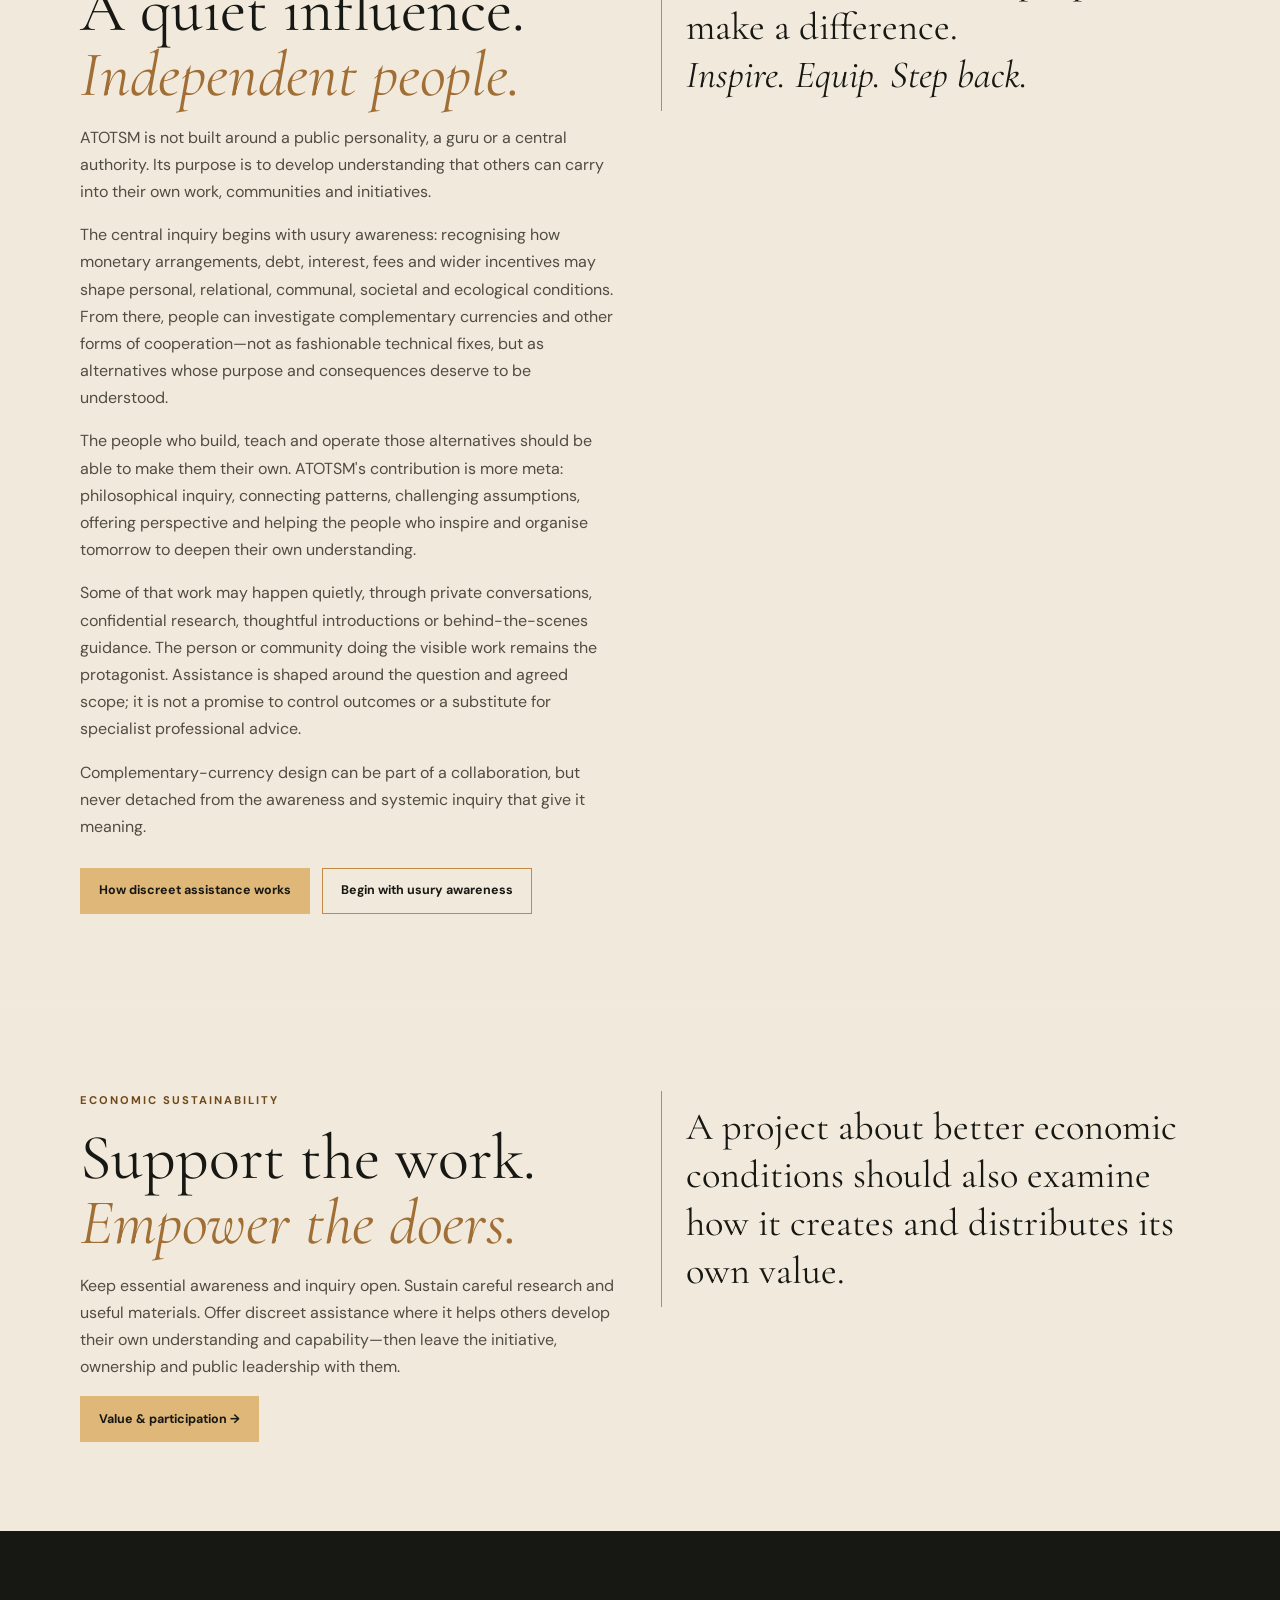
==== commit 7b41253c: "Connect site navigation to spectrum map" ====
--- a/index.html
+++ b/index.html
@@ -15,7 +15,7 @@
 <header><nav class="wrap">
 <a class="brand" href="index.html"><span class="mark">A</span><span class="brand-word">atotsm.<small>A TASTE OF THE SOCIAL MEDIA</small></span></a>
 <button class="menu" aria-expanded="false" aria-controls="site-links">Menu</button>
-<div class="links" id="site-links"><a href="index.html" aria-current="page">Overview</a><a href="usurology.html">Usurology</a><a href="ikigaiology.html">Ikigaiology</a><a href="laboratory.html">Currency Ecology</a><a href="method.html">Method</a><a href="value.html">Value & participation</a><a class="cta" href="value.html#quiet-assistance">Quiet assistance</a></div>
+<div class="links" id="site-links"><a href="index.html" aria-current="page">Overview</a><a href="explore.html">Explore</a><a href="usurology.html">Usurology</a><a href="ikigaiology.html">Ikigaiology</a><a href="laboratory.html">Currency Ecology</a><a href="method.html">Method</a><a href="value.html">Value & participation</a><a class="cta" href="value.html#quiet-assistance">Quiet assistance</a></div>
 </nav></header>
 <div class="orientation"><div class="wrap orientation-inner">
 <div class="orientation-top"><div class="breadcrumb"><a href="index.html">ATOTSM</a><span aria-hidden="true">/</span><span aria-current="page">Overview</span></div><div class="page-count">PAGE <strong>01</strong> <span>OF 06</span></div></div>
@@ -28,7 +28,7 @@
 <h1>Inspire the people<br><em>who inspire tomorrow.</em></h1>
 <p class="lead">ATOTSM is an independent philosophical inquiry into usury, monetary pluralism, systems and human flourishing. It explores how monetary arrangements have shaped civilisation—and invites us to discover together what greater awareness and freedom could make possible.</p>
 
-<div class="actions"><a class="btn primary" href="#intellectual-map">Explore the intellectual map ↘</a><a class="btn" href="#quiet-assistance">Explore discreet assistance</a></div>
+<div class="actions"><a class="btn primary" href="explore.html">Explore the full spectrum ↘</a><a class="btn" href="#intellectual-map">Explore the intellectual map</a><a class="btn" href="#quiet-assistance">Explore discreet assistance</a></div>
 <div class="concept-set" aria-label="Awareness, understanding, possibility, independent action"><span>Awareness</span><span>Understanding</span><span>Possibility</span><span>Independent action</span></div><div class="identity-line">Ideas into possibilities · <span>Inspire the people who inspire tomorrow.</span></div>
 </div>
 </section>
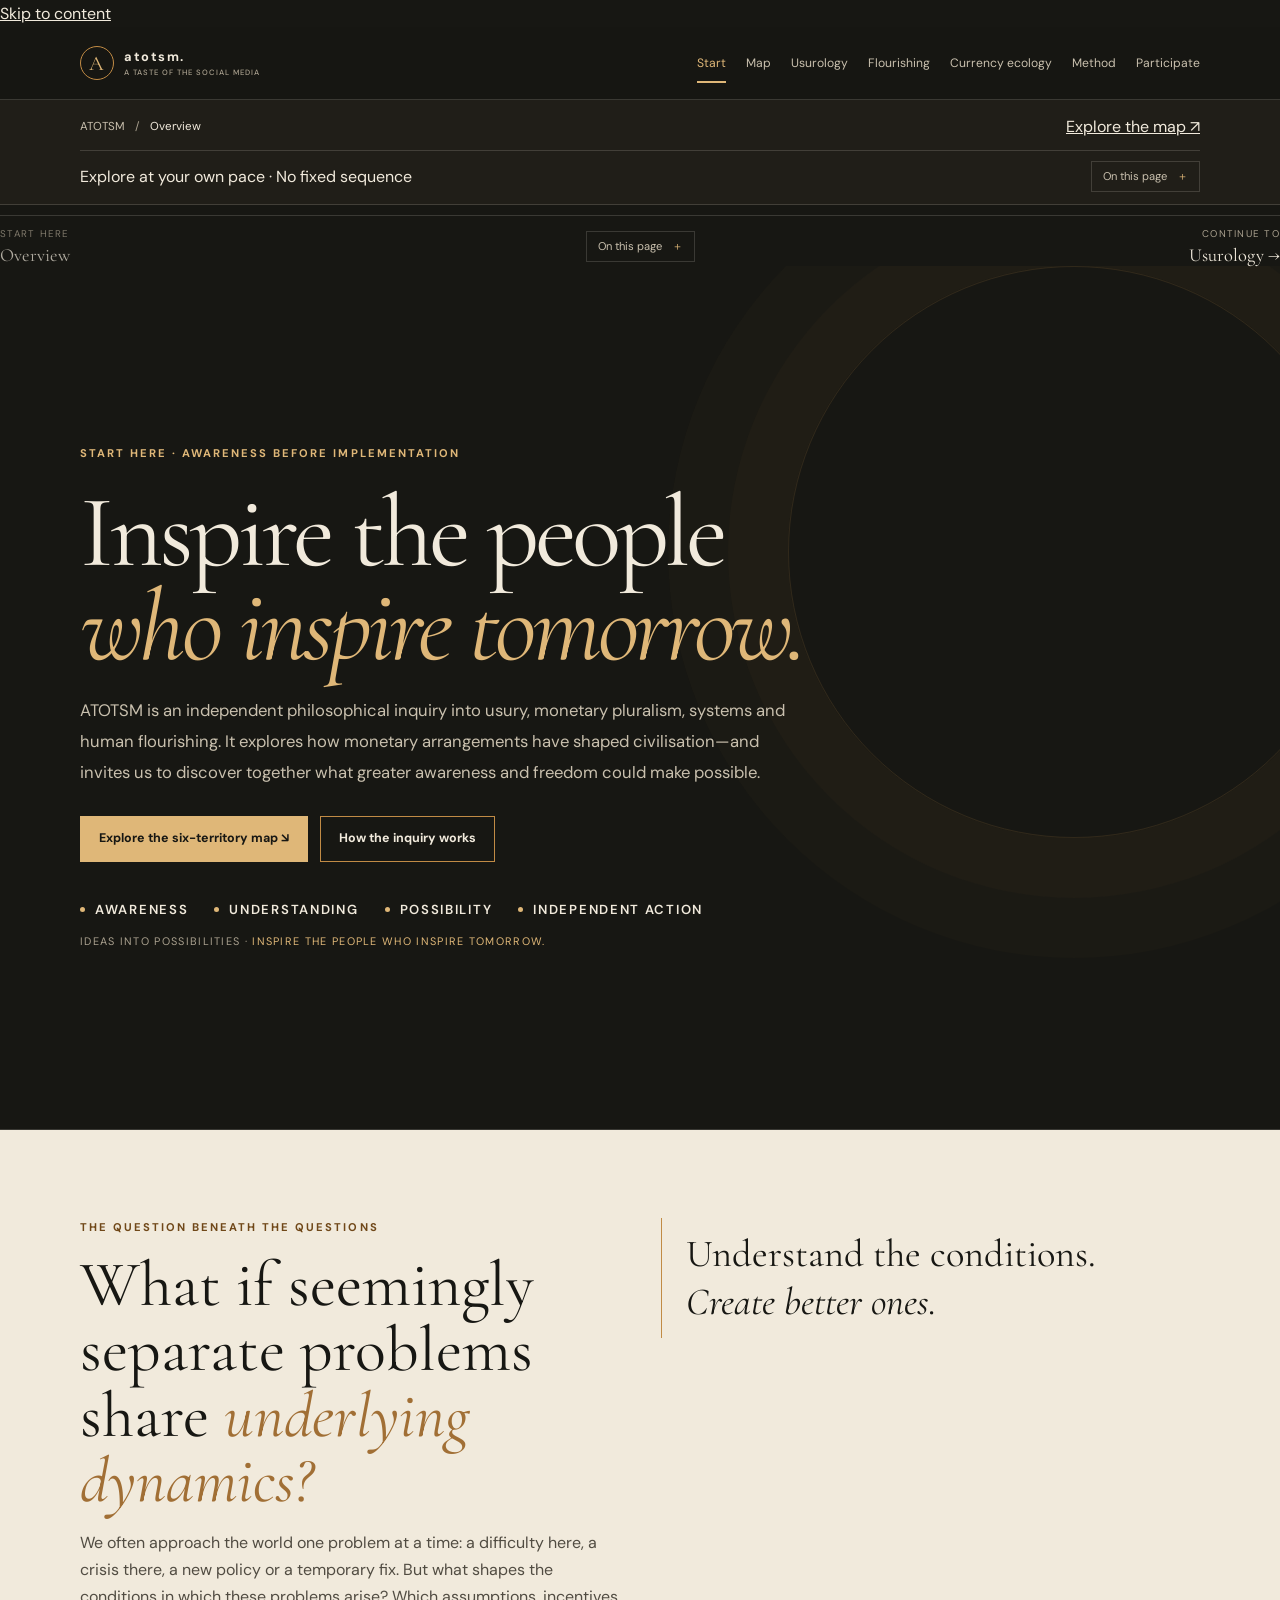
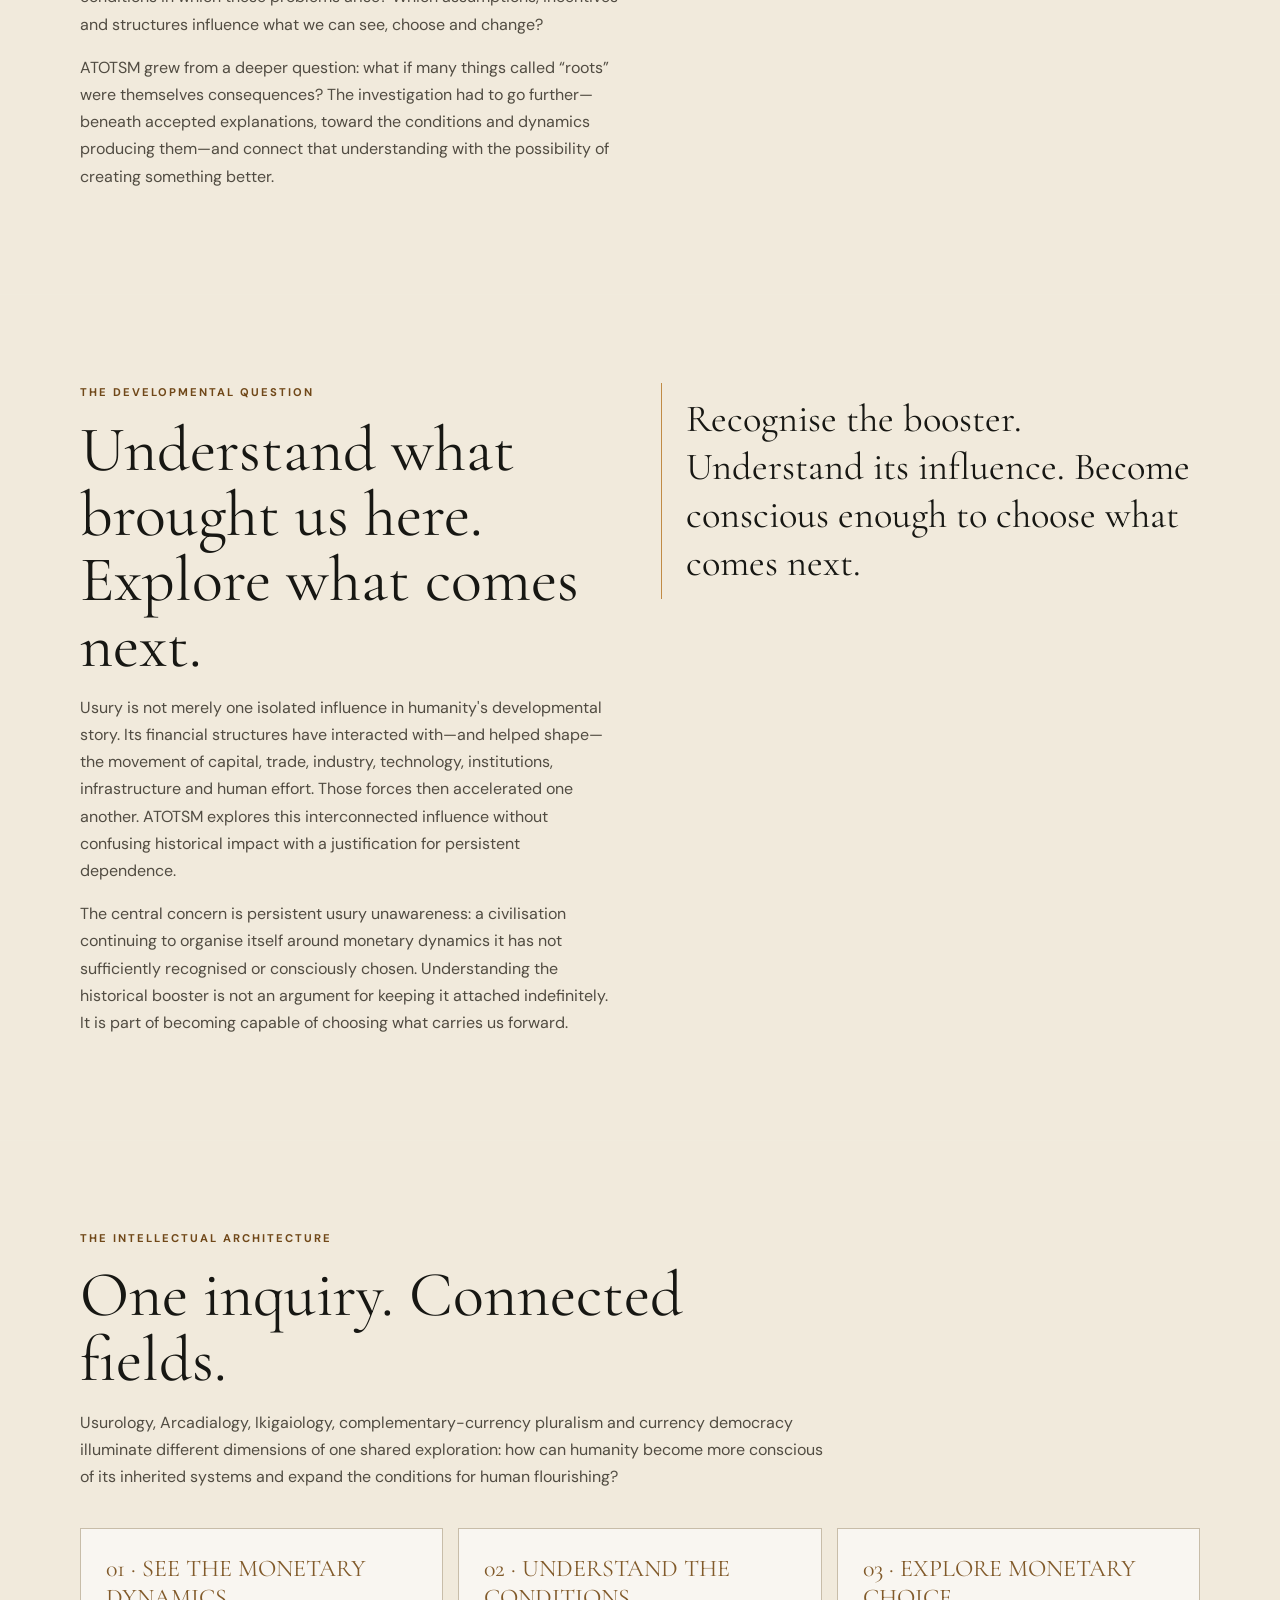
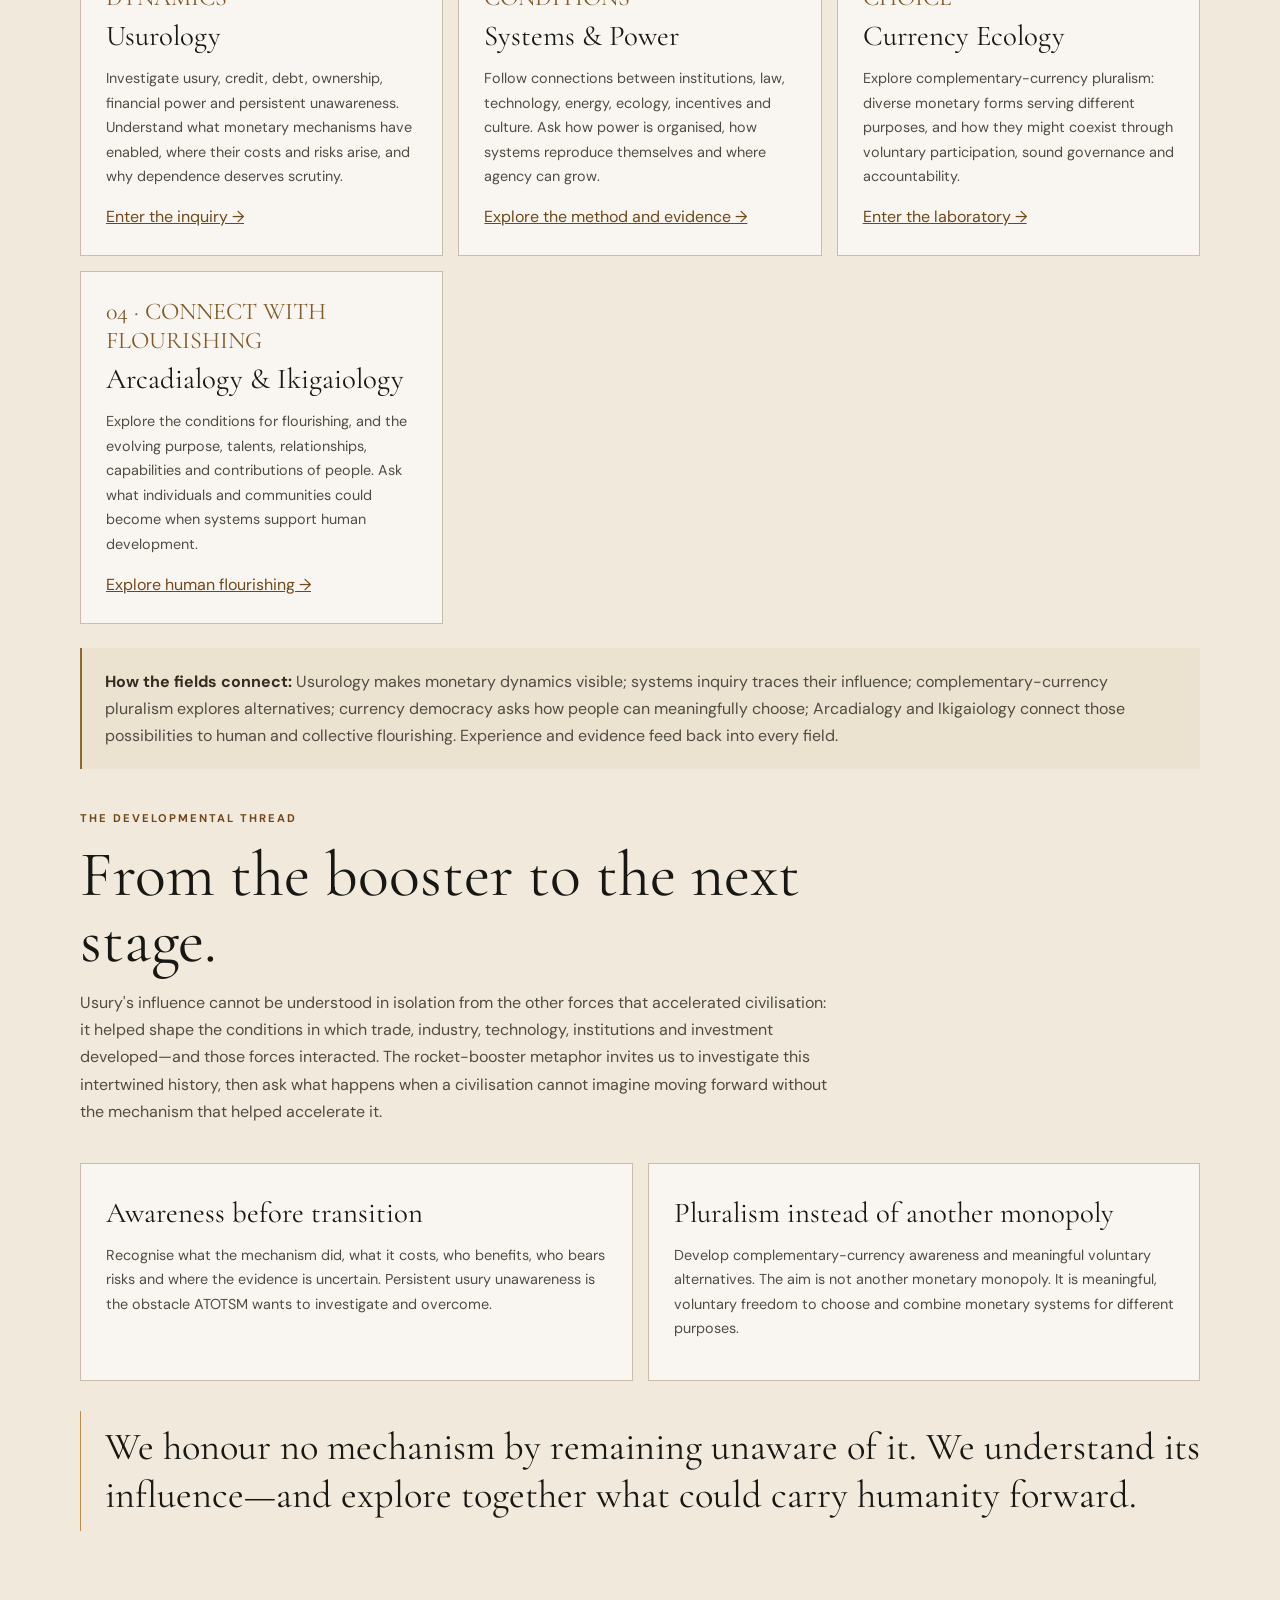
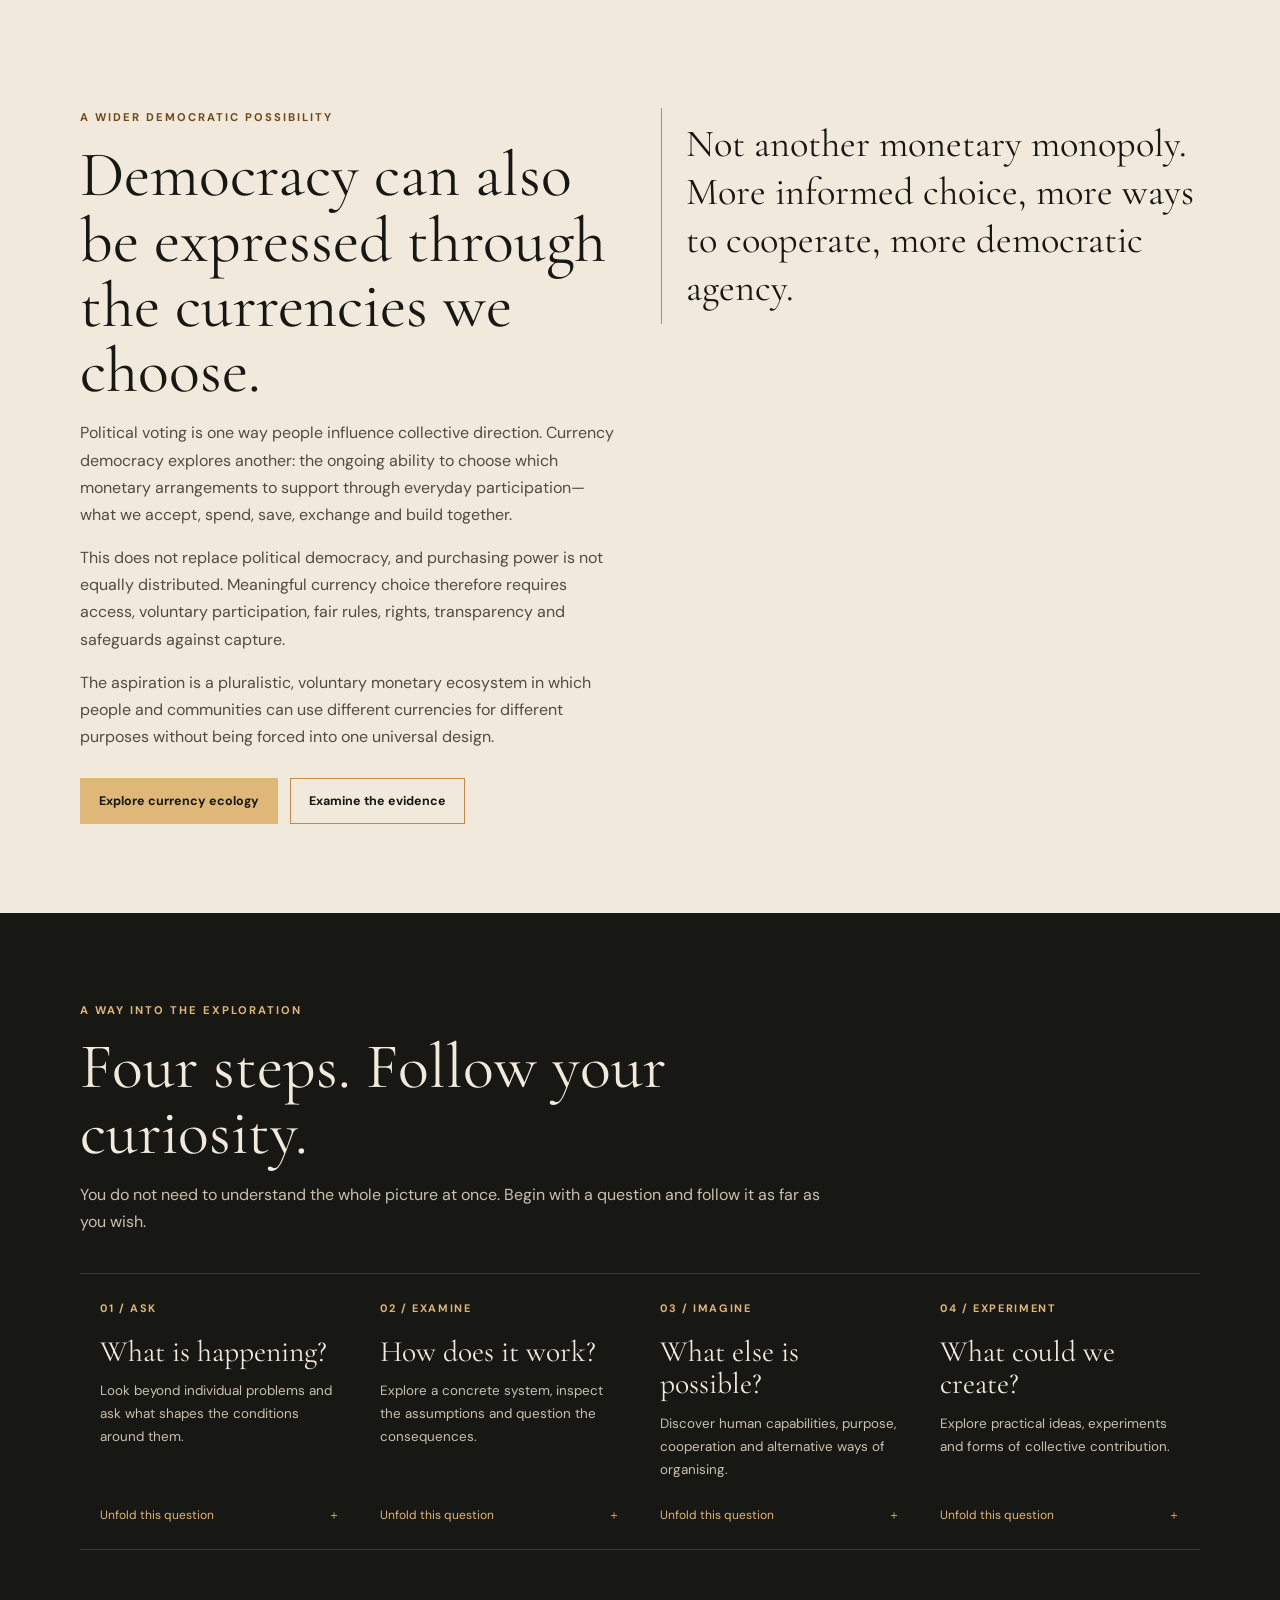
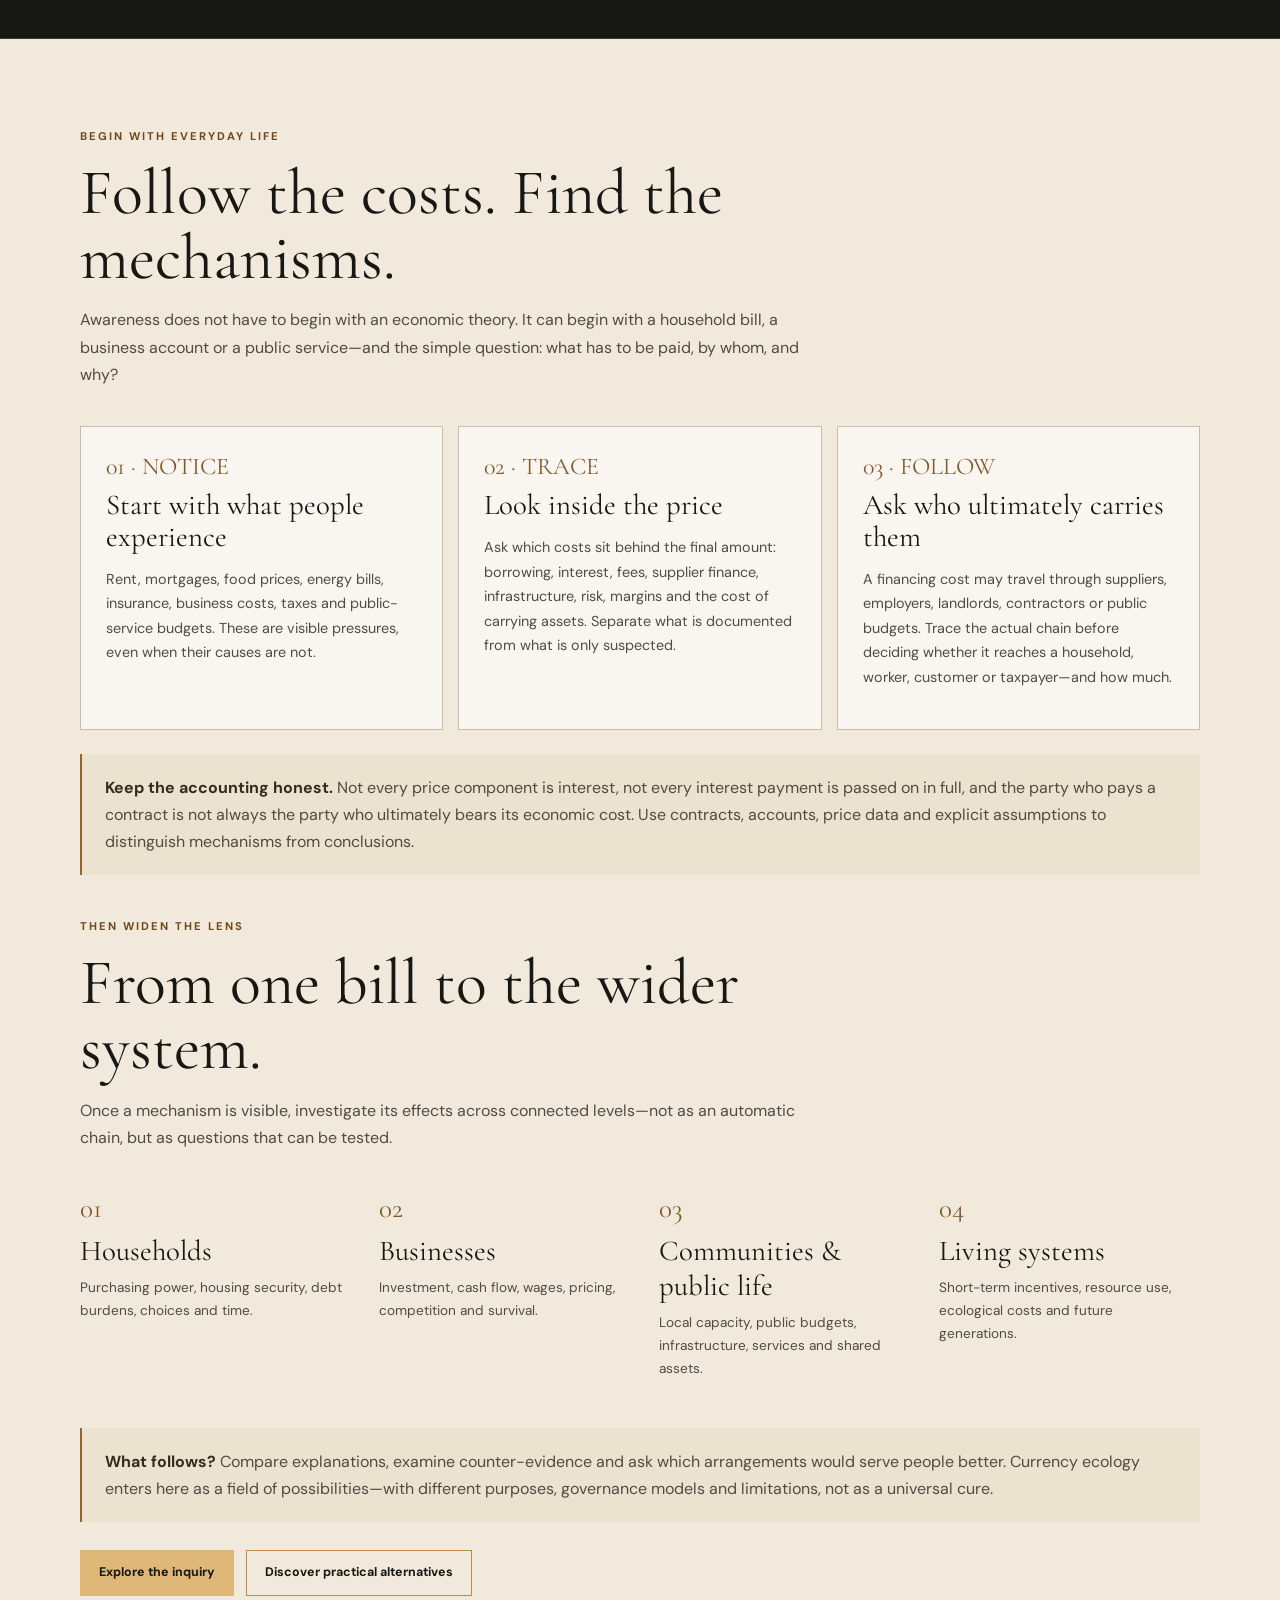
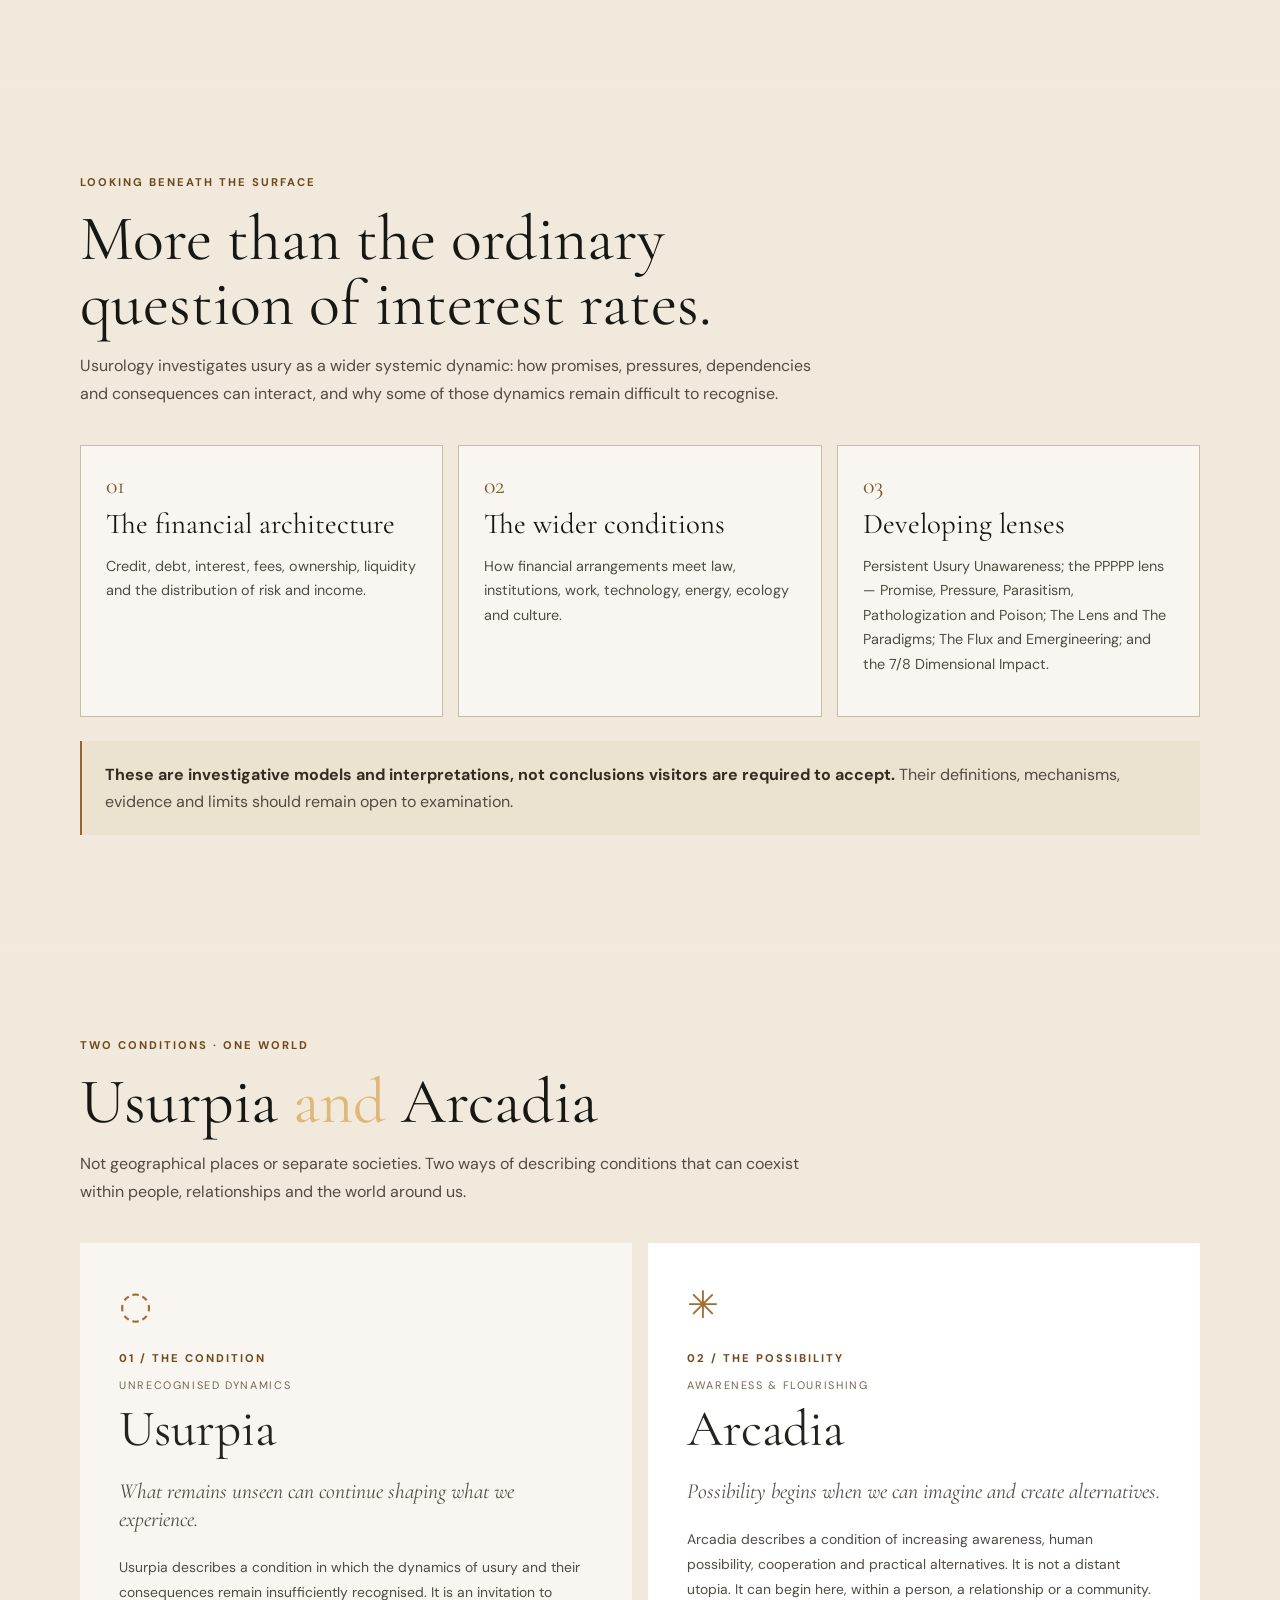
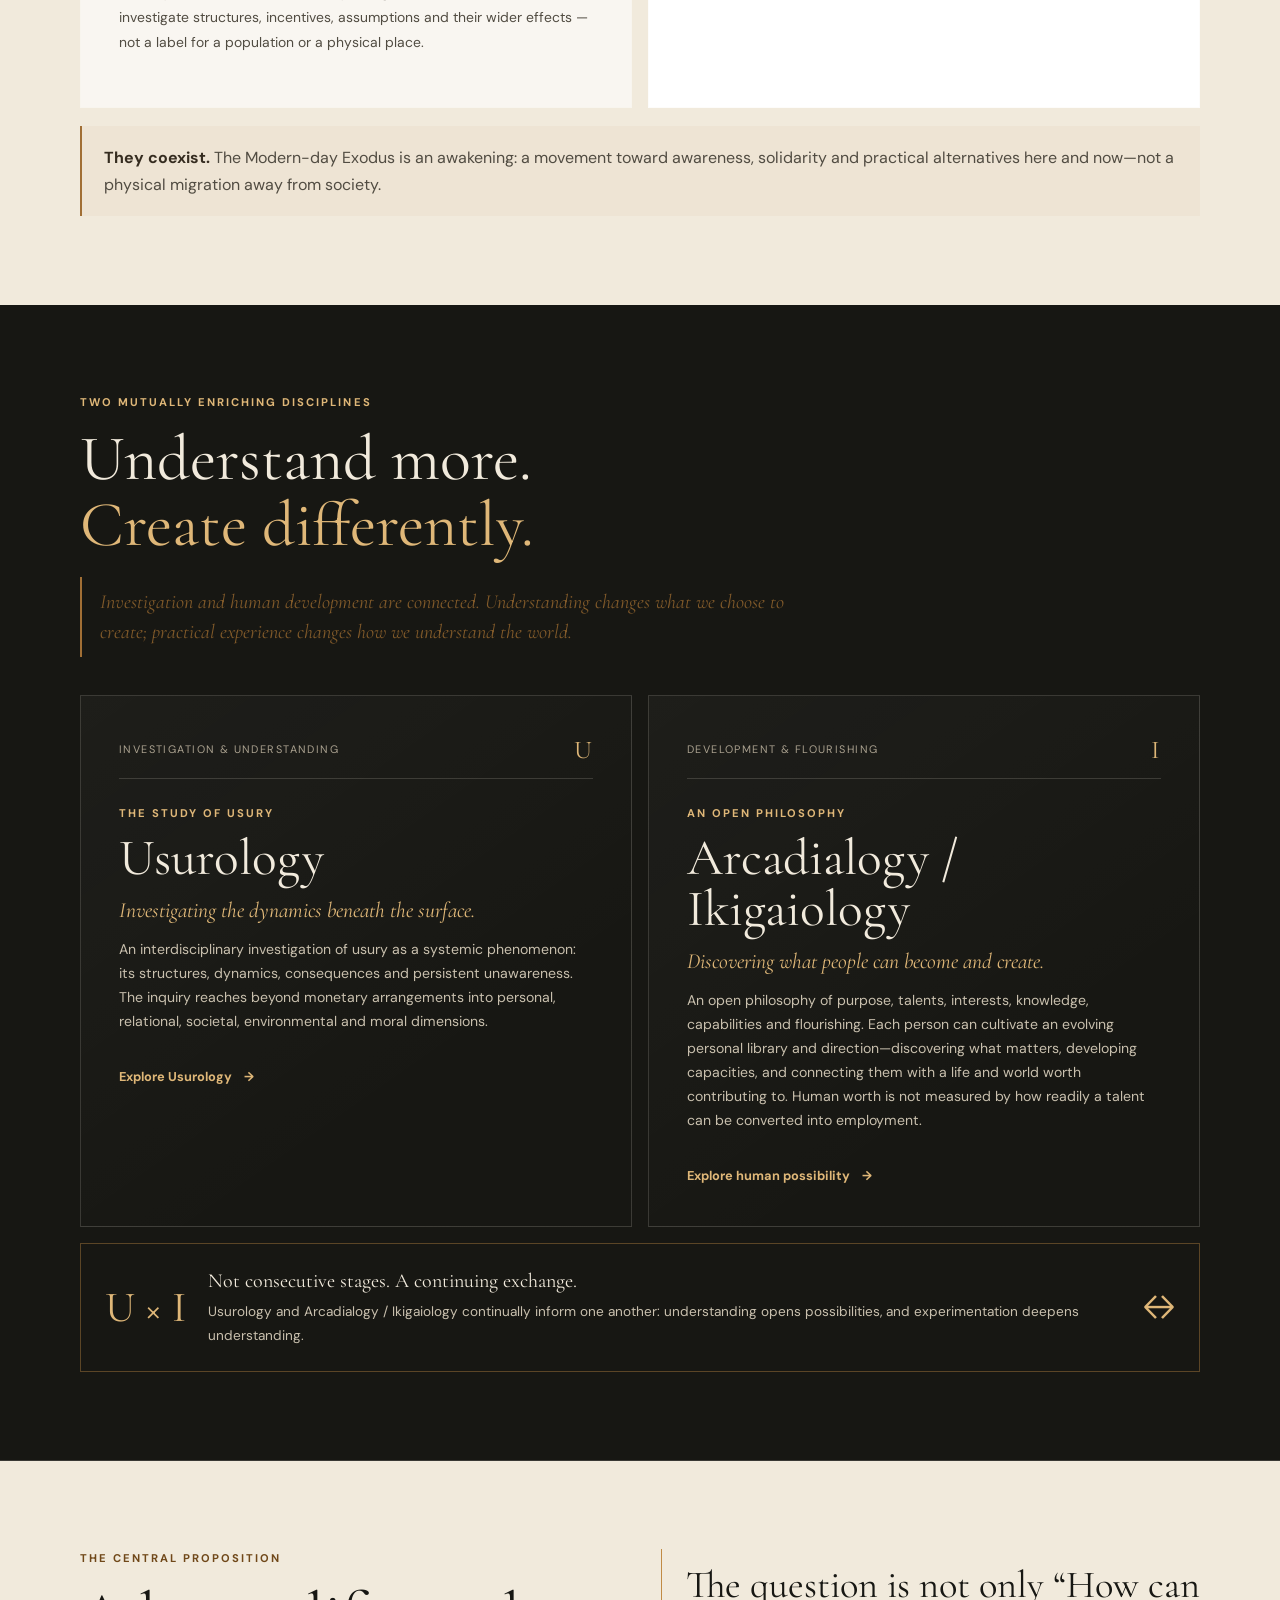
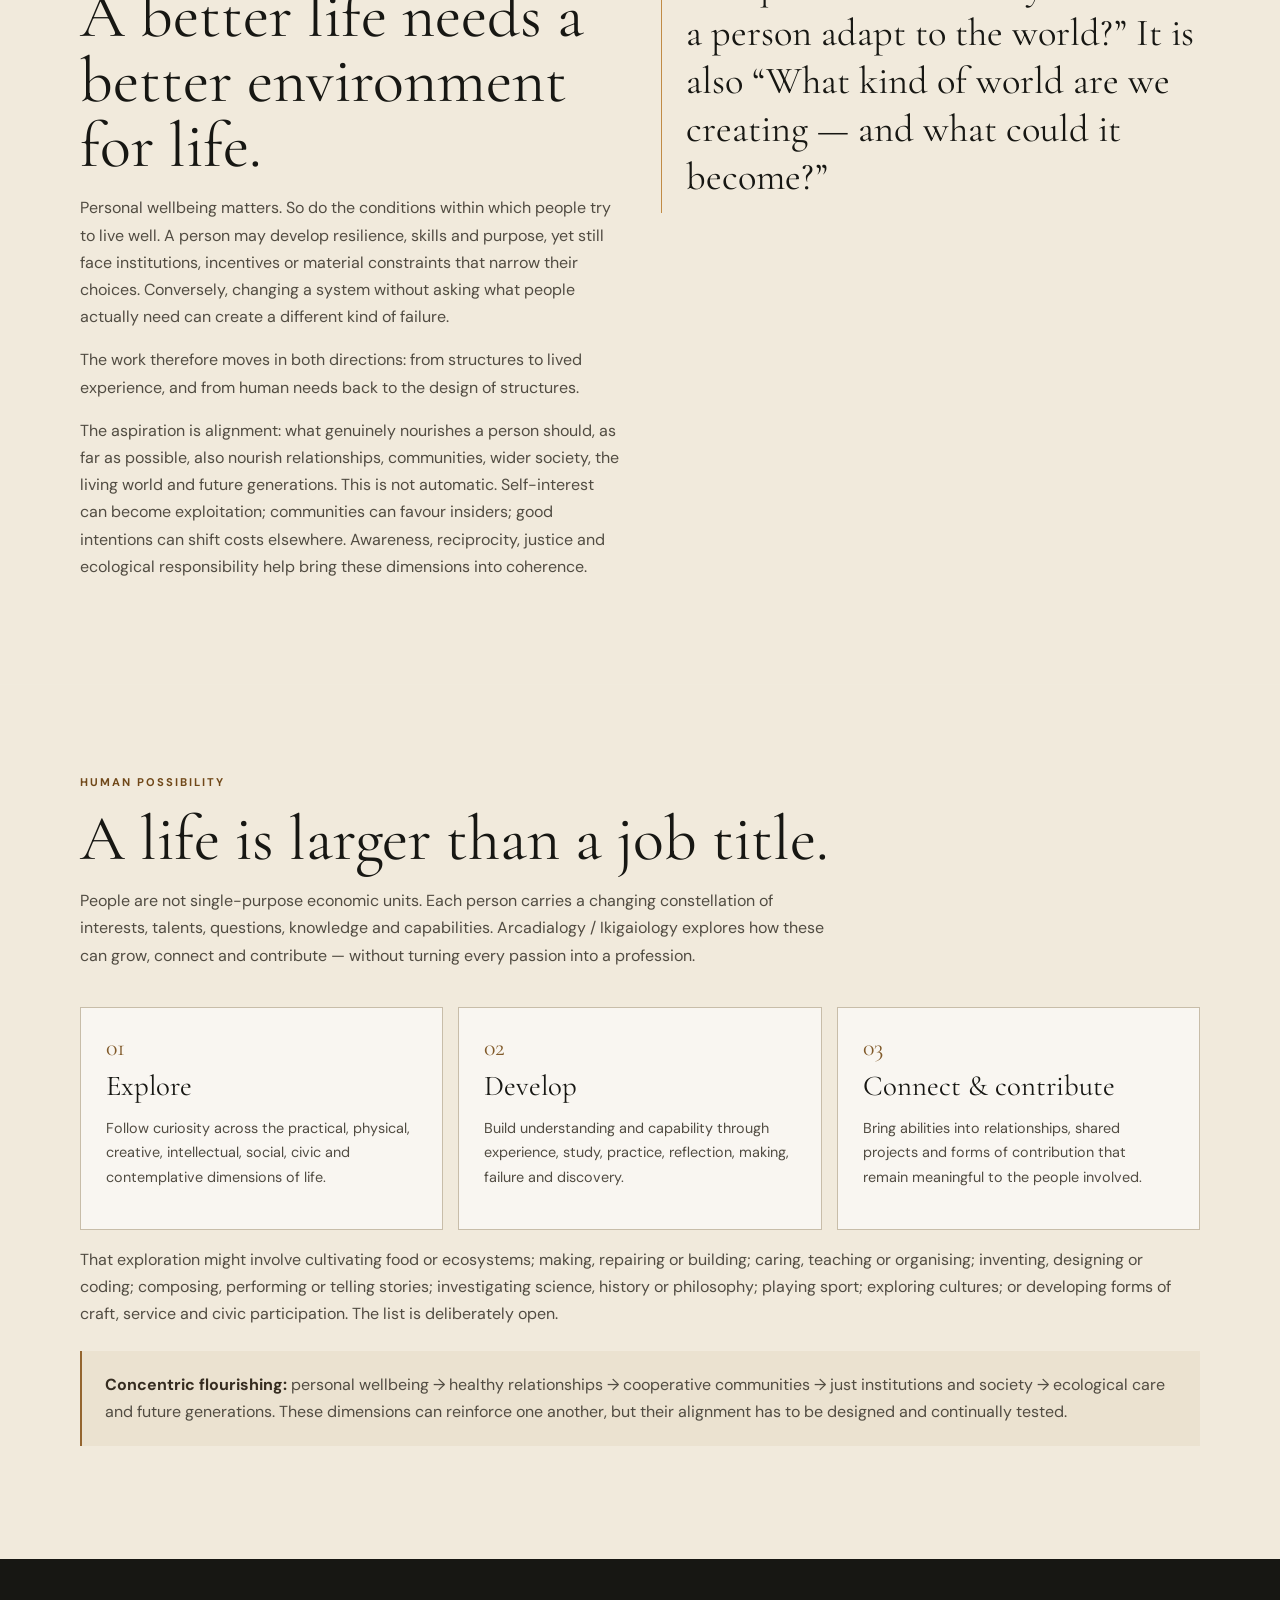
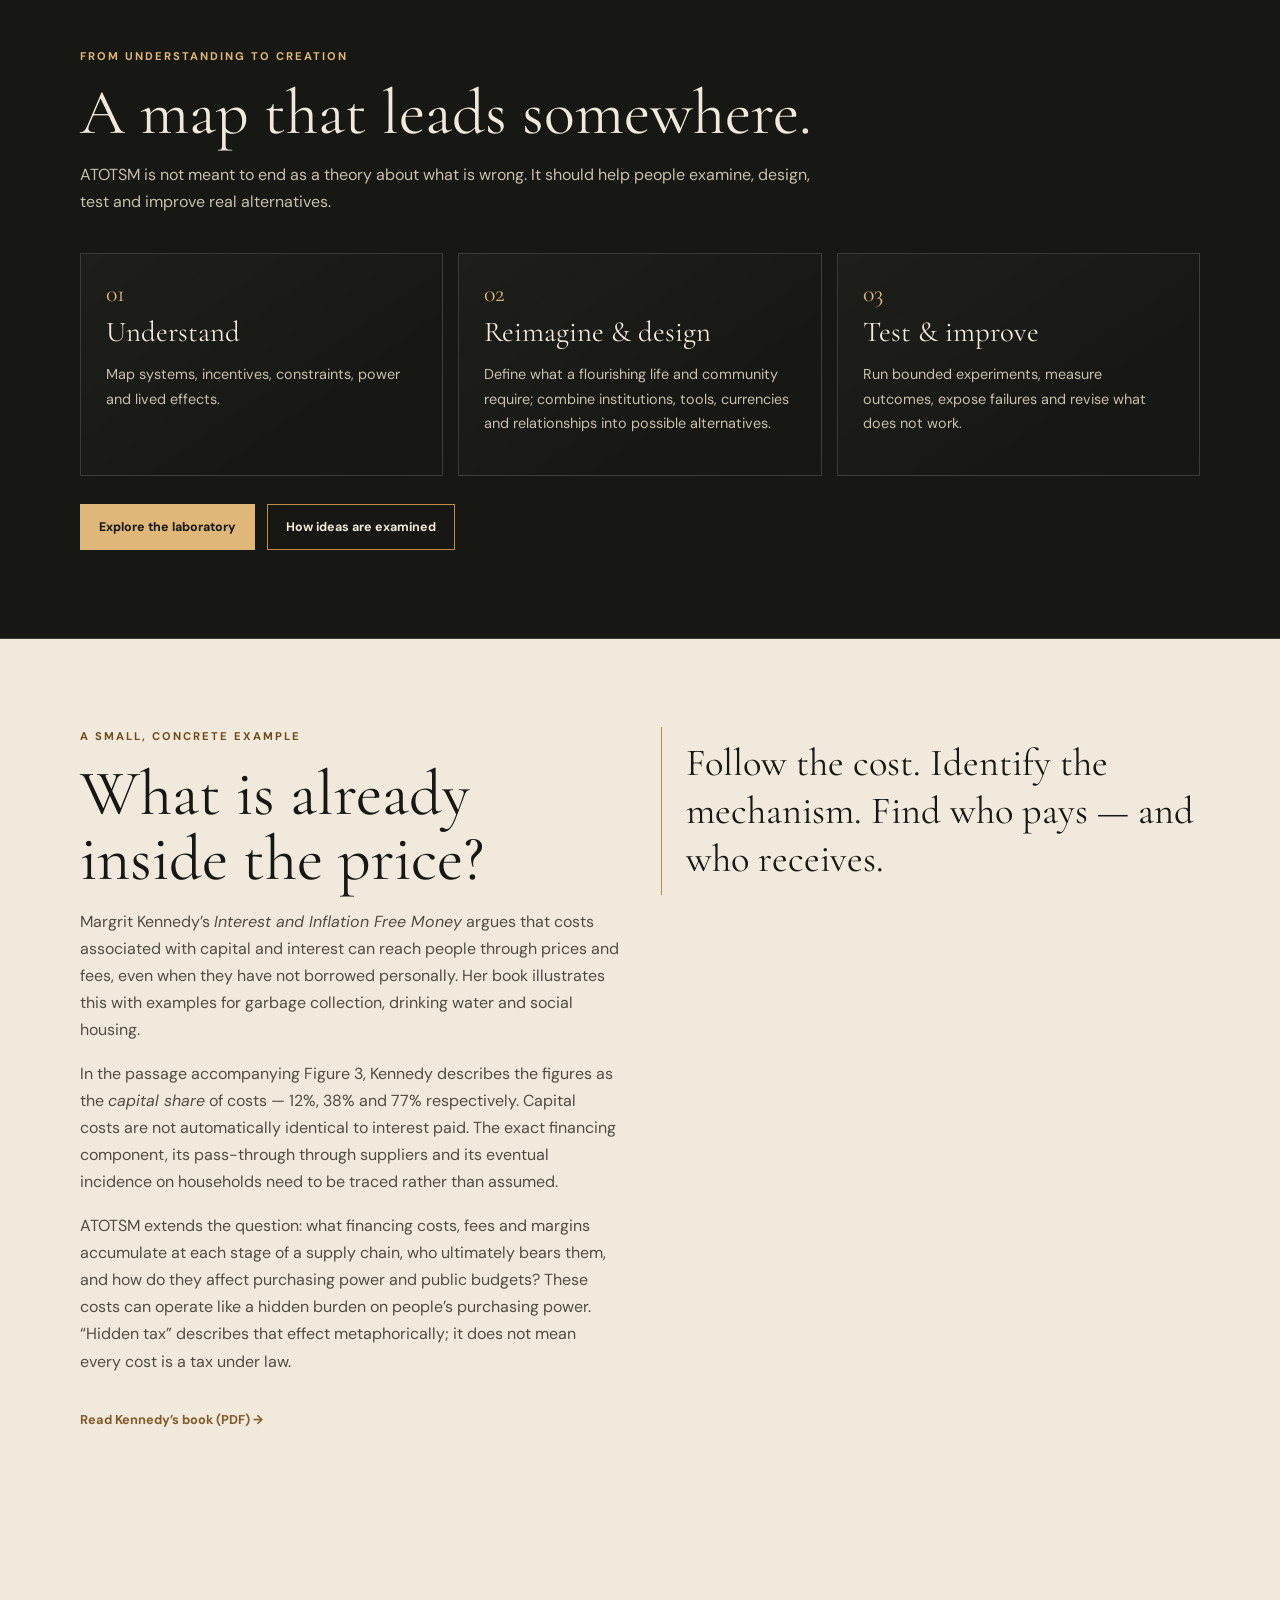
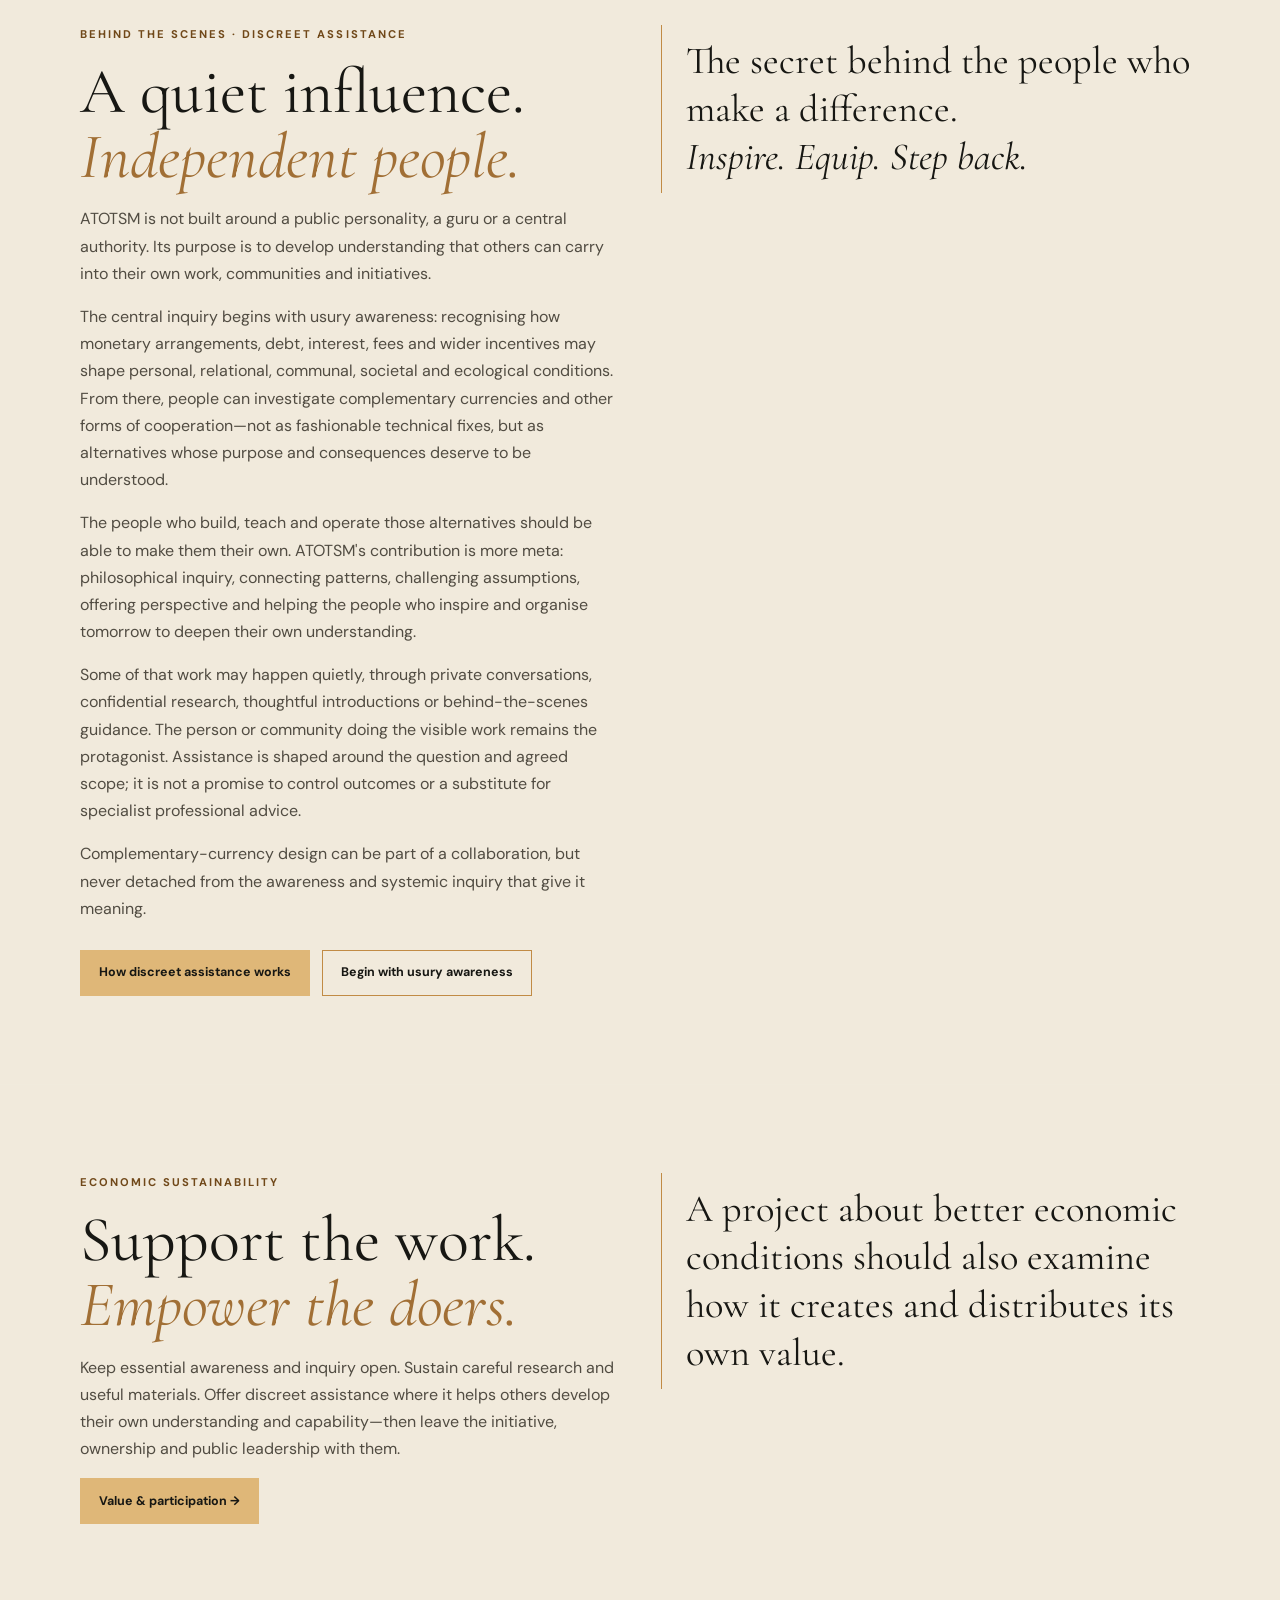
==== commit 969bbb91: "Clarify site navigation and visitor orientation" ====
--- a/index.html
+++ b/index.html
@@ -12,23 +12,40 @@
 <link rel="stylesheet" href="assets/site.css">
 </head>
 <body>
+<a class="skip-link" href="#main-content">Skip to content</a>
 <header><nav class="wrap">
 <a class="brand" href="index.html"><span class="mark">A</span><span class="brand-word">atotsm.<small>A TASTE OF THE SOCIAL MEDIA</small></span></a>
 <button class="menu" aria-expanded="false" aria-controls="site-links">Menu</button>
-<div class="links" id="site-links"><a href="index.html" aria-current="page">Overview</a><a href="explore.html">Explore</a><a href="usurology.html">Usurology</a><a href="ikigaiology.html">Ikigaiology</a><a href="laboratory.html">Currency Ecology</a><a href="method.html">Method</a><a href="value.html">Value & participation</a><a class="cta" href="value.html#quiet-assistance">Quiet assistance</a></div>
+<div class="links" id="site-links">
+<a href="index.html" aria-current="page">Start</a>
+<a href="explore.html">Map</a>
+<a href="usurology.html">Usurology</a>
+<a href="ikigaiology.html">Flourishing</a>
+<a href="laboratory.html">Currency ecology</a>
+<a href="method.html">Method</a>
+<a href="value.html">Participate</a>
+</div>
 </nav></header>
 <div class="orientation"><div class="wrap orientation-inner">
-<div class="orientation-top"><div class="breadcrumb"><a href="index.html">ATOTSM</a><span aria-hidden="true">/</span><span aria-current="page">Overview</span></div><div class="page-count">PAGE <strong>01</strong> <span>OF 06</span></div></div>
+<div class="orientation-top">
+<div class="breadcrumb"><a href="index.html">ATOTSM</a><span aria-hidden="true">/</span><span aria-current="page">Overview</span></div>
+<a class="orientation-map-link" href="explore.html">Explore the map <span aria-hidden="true">↗</span></a>
+</div>
+<div class="orientation-bottom">
+<span class="orientation-hint">Explore at your own pace · No fixed sequence</span>
+<details class="section-map"><summary>On this page <span aria-hidden="true">＋</span></summary><nav aria-label="On this page"></nav></details>
+</div>
+</div></div>
 <div class="orientation-bottom"><span class="page-step edge"><span>Start here</span><strong>Overview</strong></span><details class="section-map"><summary>On this page <span aria-hidden="true">＋</span></summary><nav aria-label="On this page"></nav></details><a class="page-step next" href="usurology.html"><span>Continue to</span><strong>Usurology →</strong></a></div>
 </div></div>
-<main>
+<main id="main-content">
 <section class="hero">
 <div class="wrap hero-inner">
-<div class="eyebrow">Awareness before implementation</div>
+<div class="eyebrow">Start here · Awareness before implementation</div>
 <h1>Inspire the people<br><em>who inspire tomorrow.</em></h1>
 <p class="lead">ATOTSM is an independent philosophical inquiry into usury, monetary pluralism, systems and human flourishing. It explores how monetary arrangements have shaped civilisation—and invites us to discover together what greater awareness and freedom could make possible.</p>
 
-<div class="actions"><a class="btn primary" href="explore.html">Explore the full spectrum ↘</a><a class="btn" href="#intellectual-map">Explore the intellectual map</a><a class="btn" href="#quiet-assistance">Explore discreet assistance</a></div>
+<div class="actions"><a class="btn primary" href="explore.html">Explore the six-territory map ↘</a><a class="btn" href="#path">How the inquiry works</a></div>
 <div class="concept-set" aria-label="Awareness, understanding, possibility, independent action"><span>Awareness</span><span>Understanding</span><span>Possibility</span><span>Independent action</span></div><div class="identity-line">Ideas into possibilities · <span>Inspire the people who inspire tomorrow.</span></div>
 </div>
 </section>
--- a/assets/site.css
+++ b/assets/site.css
@@ -192,3 +192,36 @@
 
 /* Distinct editorial treatment for the investigation/flourishing statement. */
 .discipline-quote{font:italic 1.25rem/1.5 var(--serif)!important;color:#815a2a!important;border-left:2px solid #a16f35;padding:10px 0 10px 18px;margin:20px 0}
+
+
+/* ATOTSM spectrum map: progressive disclosure with native accessible details. */
+.spectrum-list{border-top:1px solid var(--line)}
+.spectrum-item{border-bottom:1px solid var(--line)}
+.spectrum-item details>summary{list-style:none;display:grid;grid-template-columns:110px minmax(180px,.8fr) minmax(220px,1.5fr) 190px;gap:18px;align-items:center;padding:23px 8px;cursor:pointer}
+.spectrum-item details>summary::-webkit-details-marker{display:none}
+.spectrum-index{font-size:.68rem;letter-spacing:.13em;color:var(--glow);font-weight:700}
+.spectrum-title{font:400 1.65rem/1.12 var(--serif);color:var(--paper)}
+.spectrum-summary{font-size:.84rem;line-height:1.65;color:var(--dim)}
+.spectrum-action{display:flex;justify-content:space-between;gap:12px;align-items:center;color:var(--glow);font-size:.74rem}
+.spectrum-action b{font-size:1.1rem;font-weight:400}
+.spectrum-item summary:hover .spectrum-title,.spectrum-item details[open] .spectrum-title{color:var(--glow)}
+.spectrum-item summary:focus-visible{outline:2px solid var(--glow);outline-offset:-3px}
+.spectrum-reveal{max-width:850px;padding:0 20px 28px 128px;animation:step-reveal-in .25s ease-out}
+.spectrum-reveal h3{font:400 1.7rem/1.15 var(--serif);margin:0 0 10px;color:var(--paper)}
+.spectrum-reveal p,.spectrum-reveal li{font-size:.88rem;line-height:1.8;color:var(--dim)}
+.spectrum-reveal ul{padding-left:20px}
+.spectrum-reveal .text-link{color:var(--glow)}
+@media(max-width:800px){
+ .spectrum-item details>summary{grid-template-columns:85px 1fr;gap:8px 14px;padding:20px 4px}
+ .spectrum-summary{grid-column:2}
+ .spectrum-action{grid-column:2}
+ .spectrum-reveal{padding:0 12px 24px 99px}
+}
+@media(max-width:440px){
+ .spectrum-item details>summary{grid-template-columns:1fr auto;gap:7px 12px}
+ .spectrum-index{grid-column:1/-1}
+ .spectrum-title{font-size:1.55rem}
+ .spectrum-summary,.spectrum-action{grid-column:1/-1}
+ .spectrum-action{max-width:100%}
+ .spectrum-reveal{padding:0 4px 22px}
+}
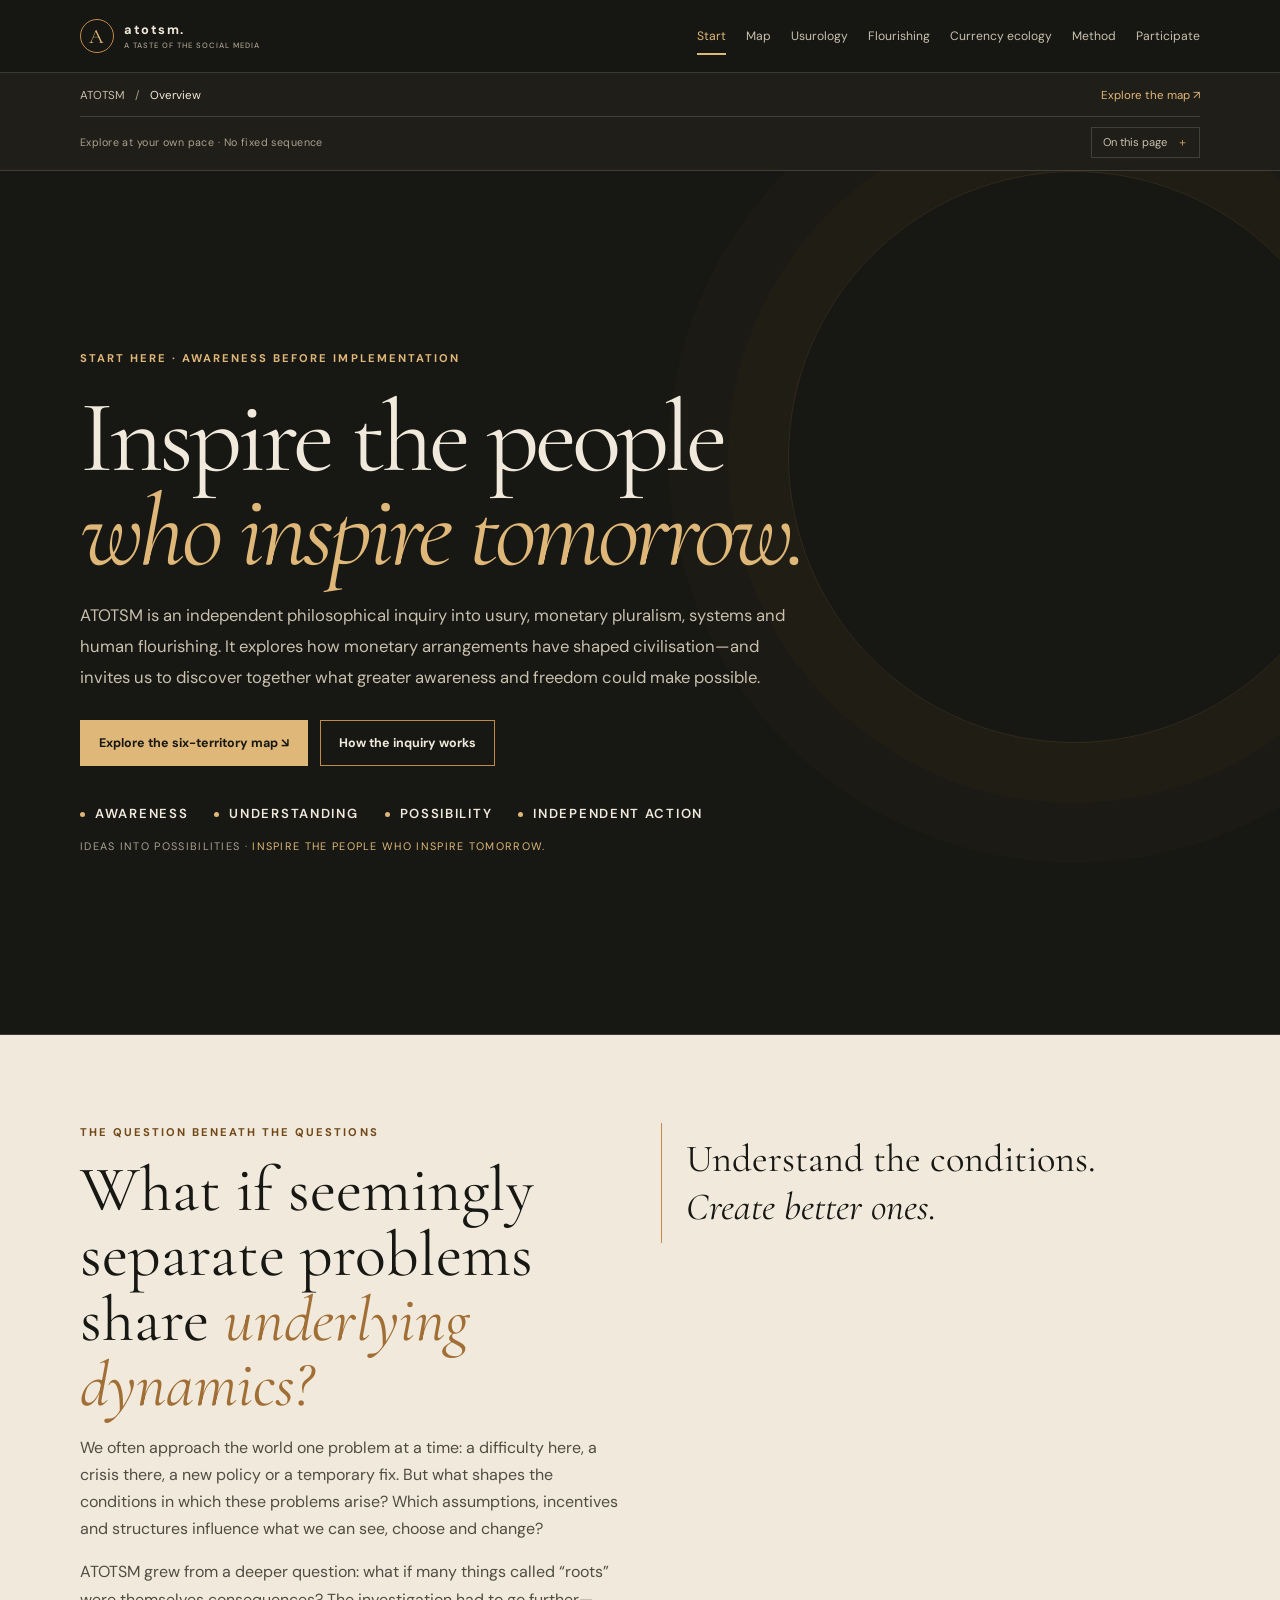
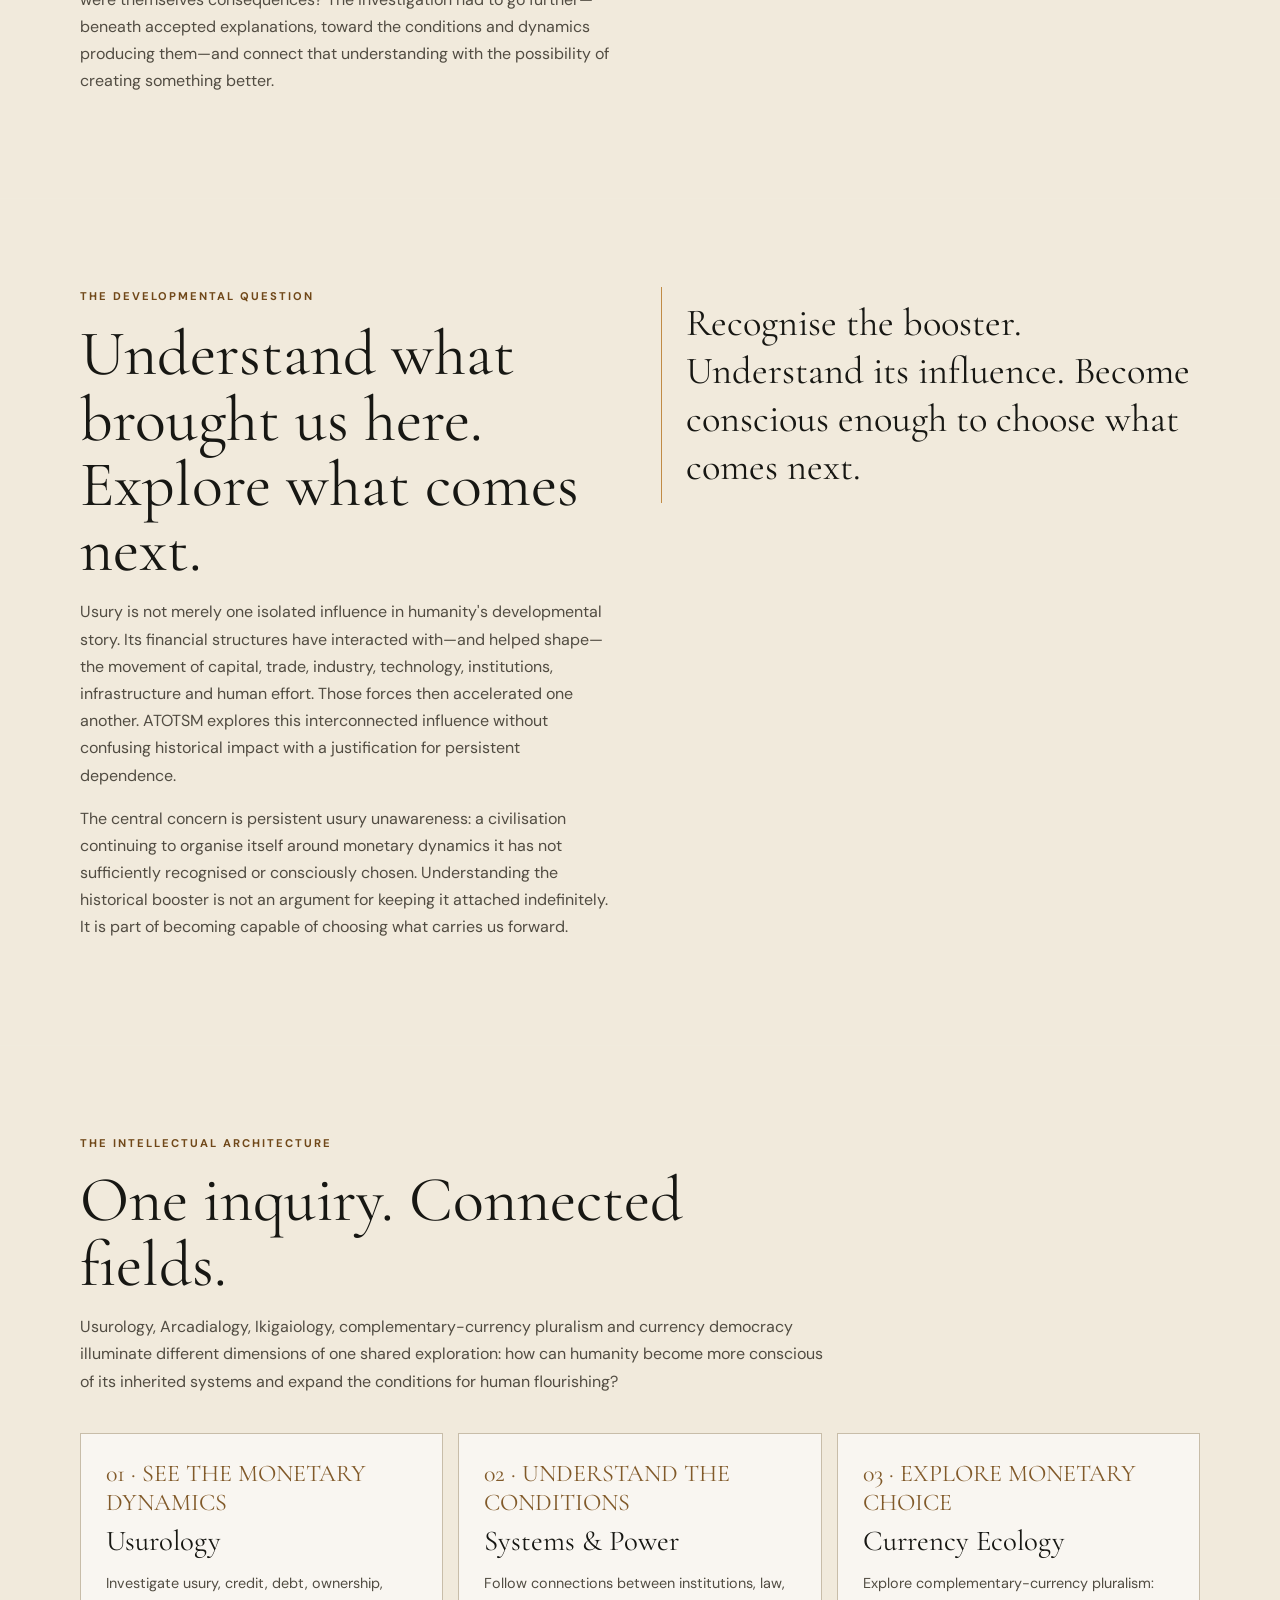
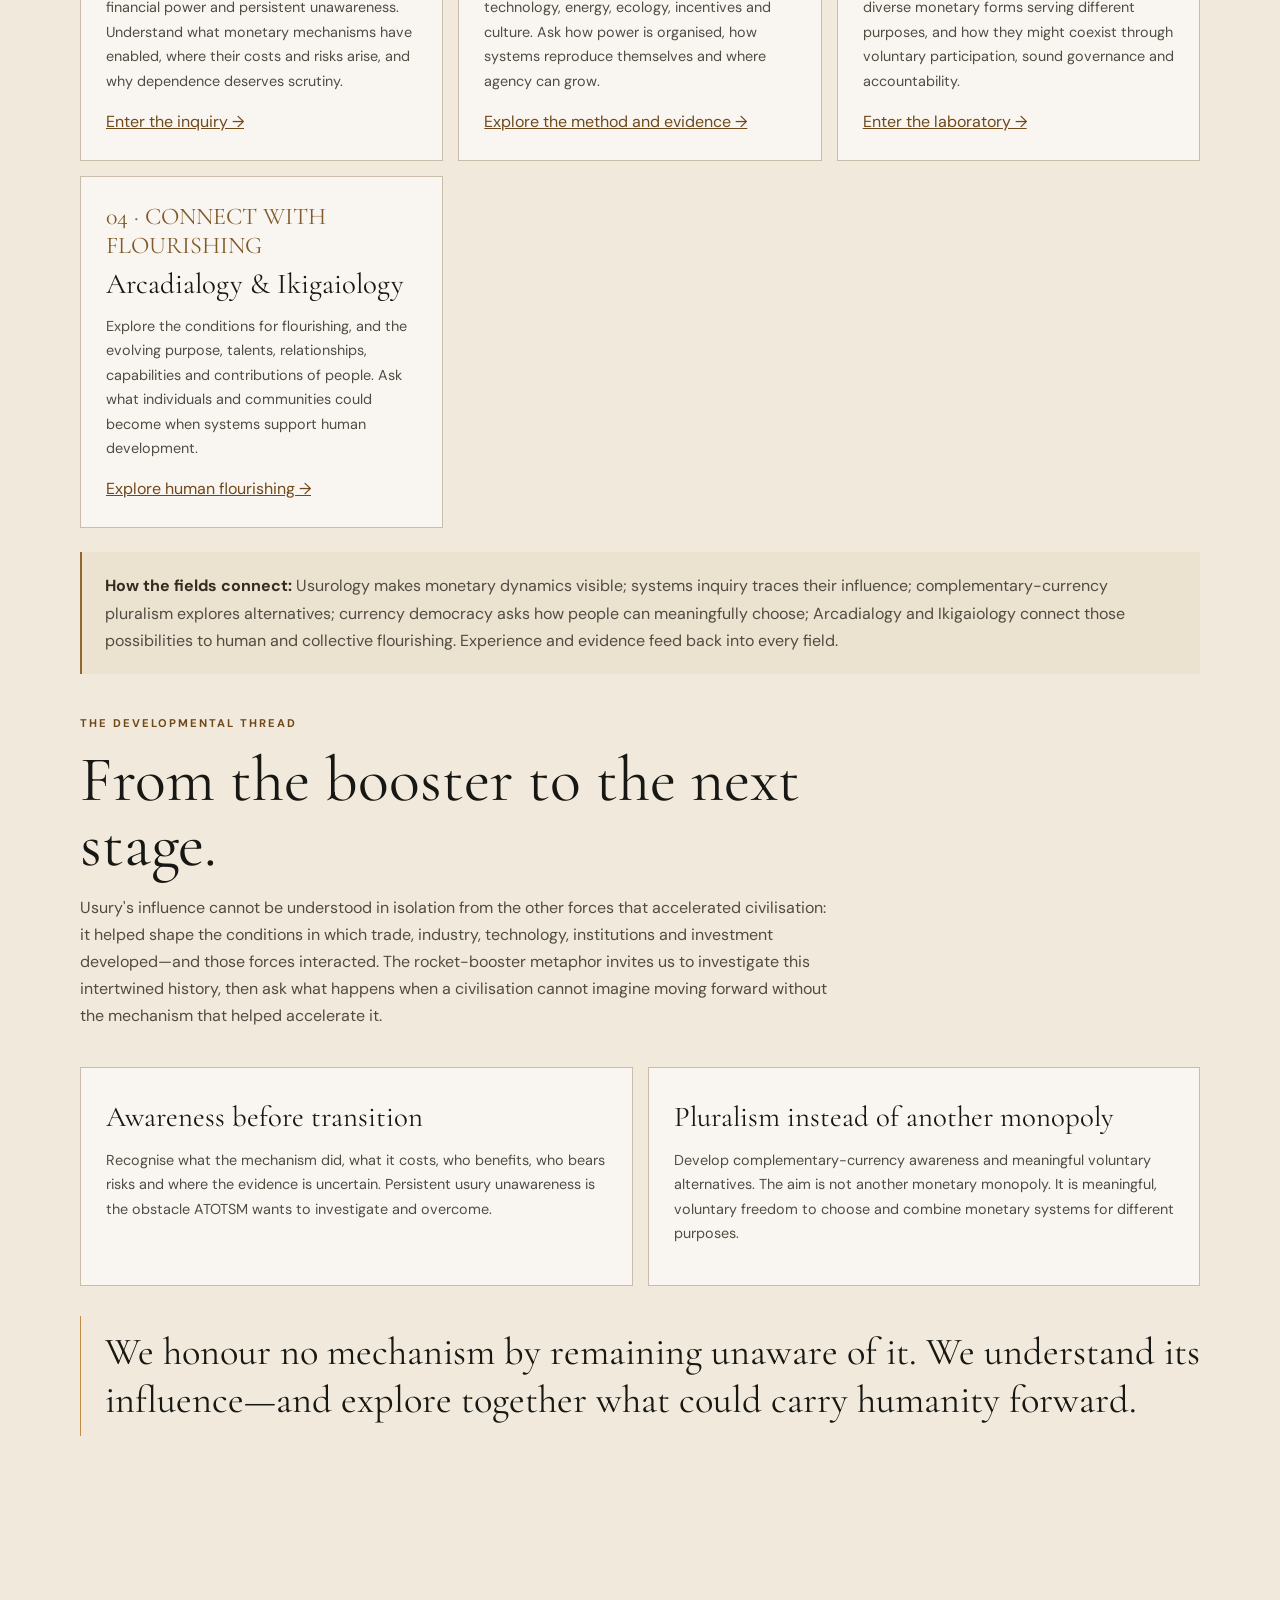
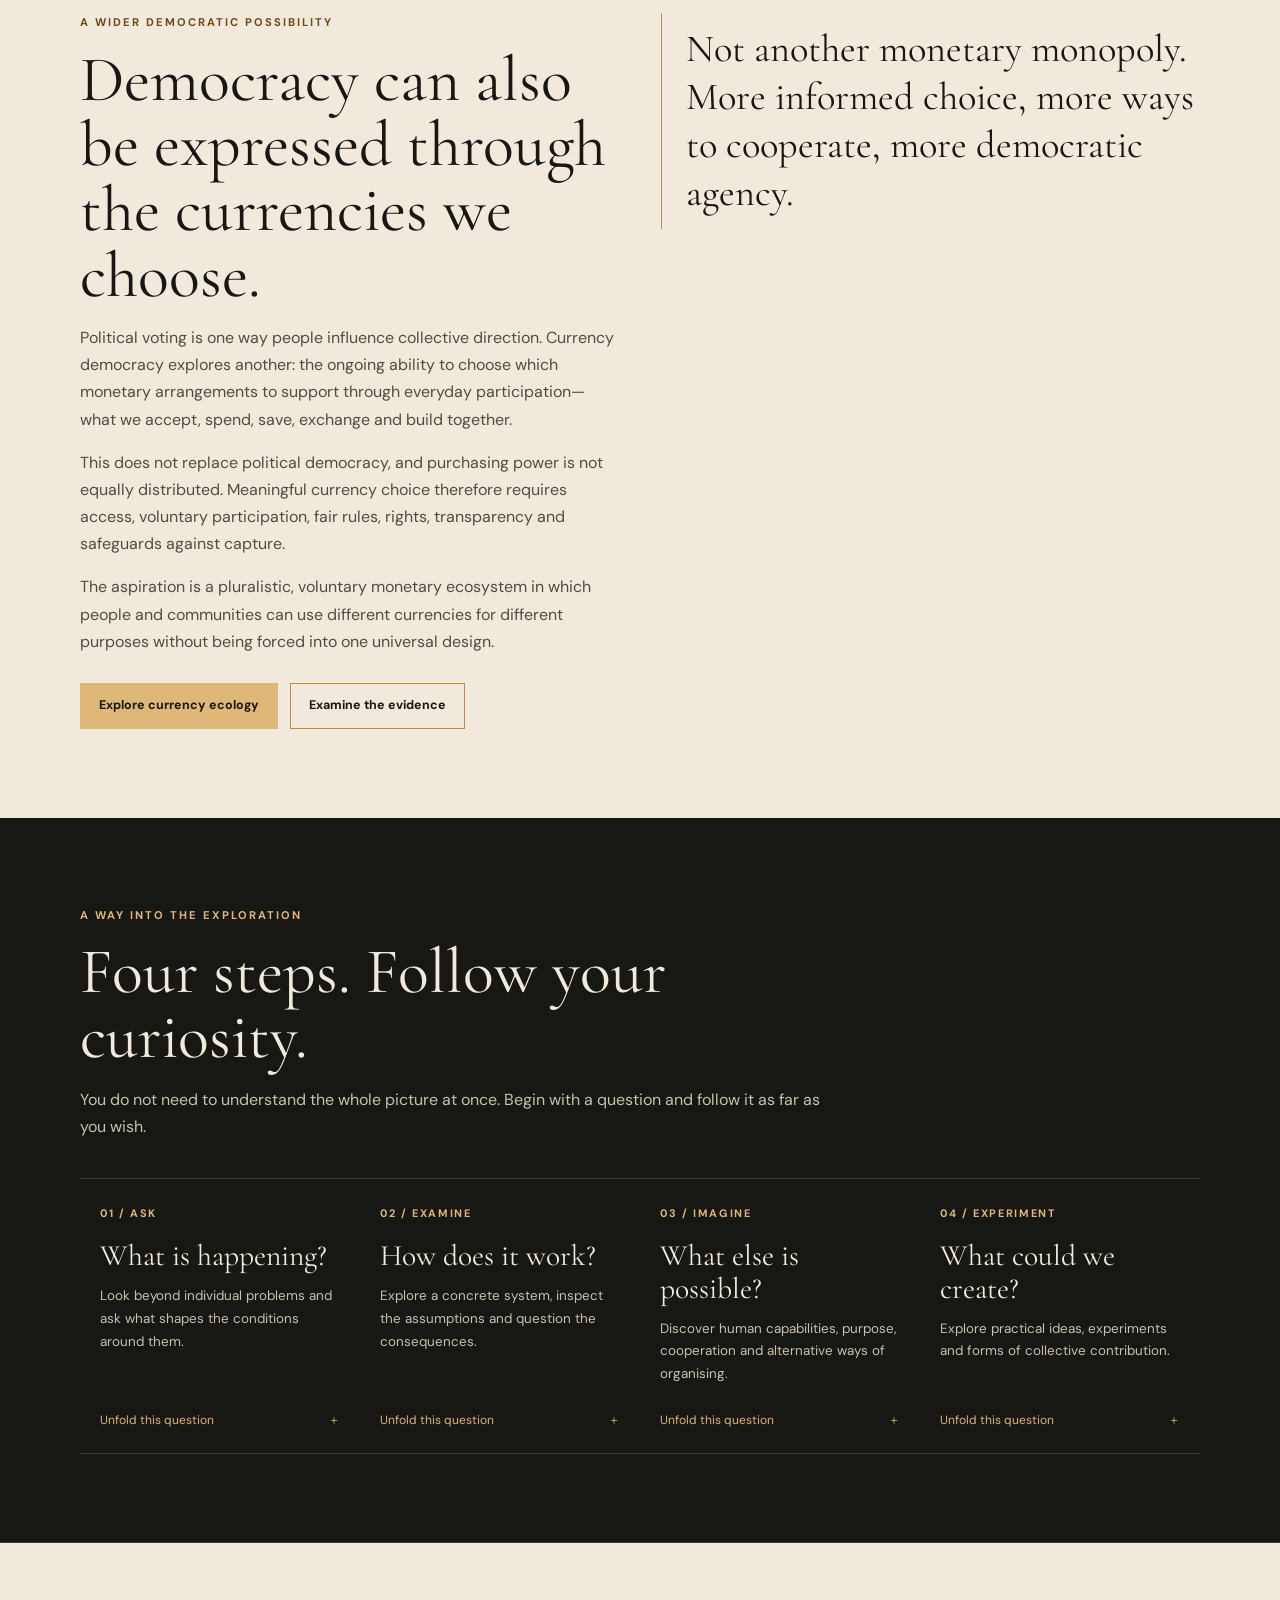
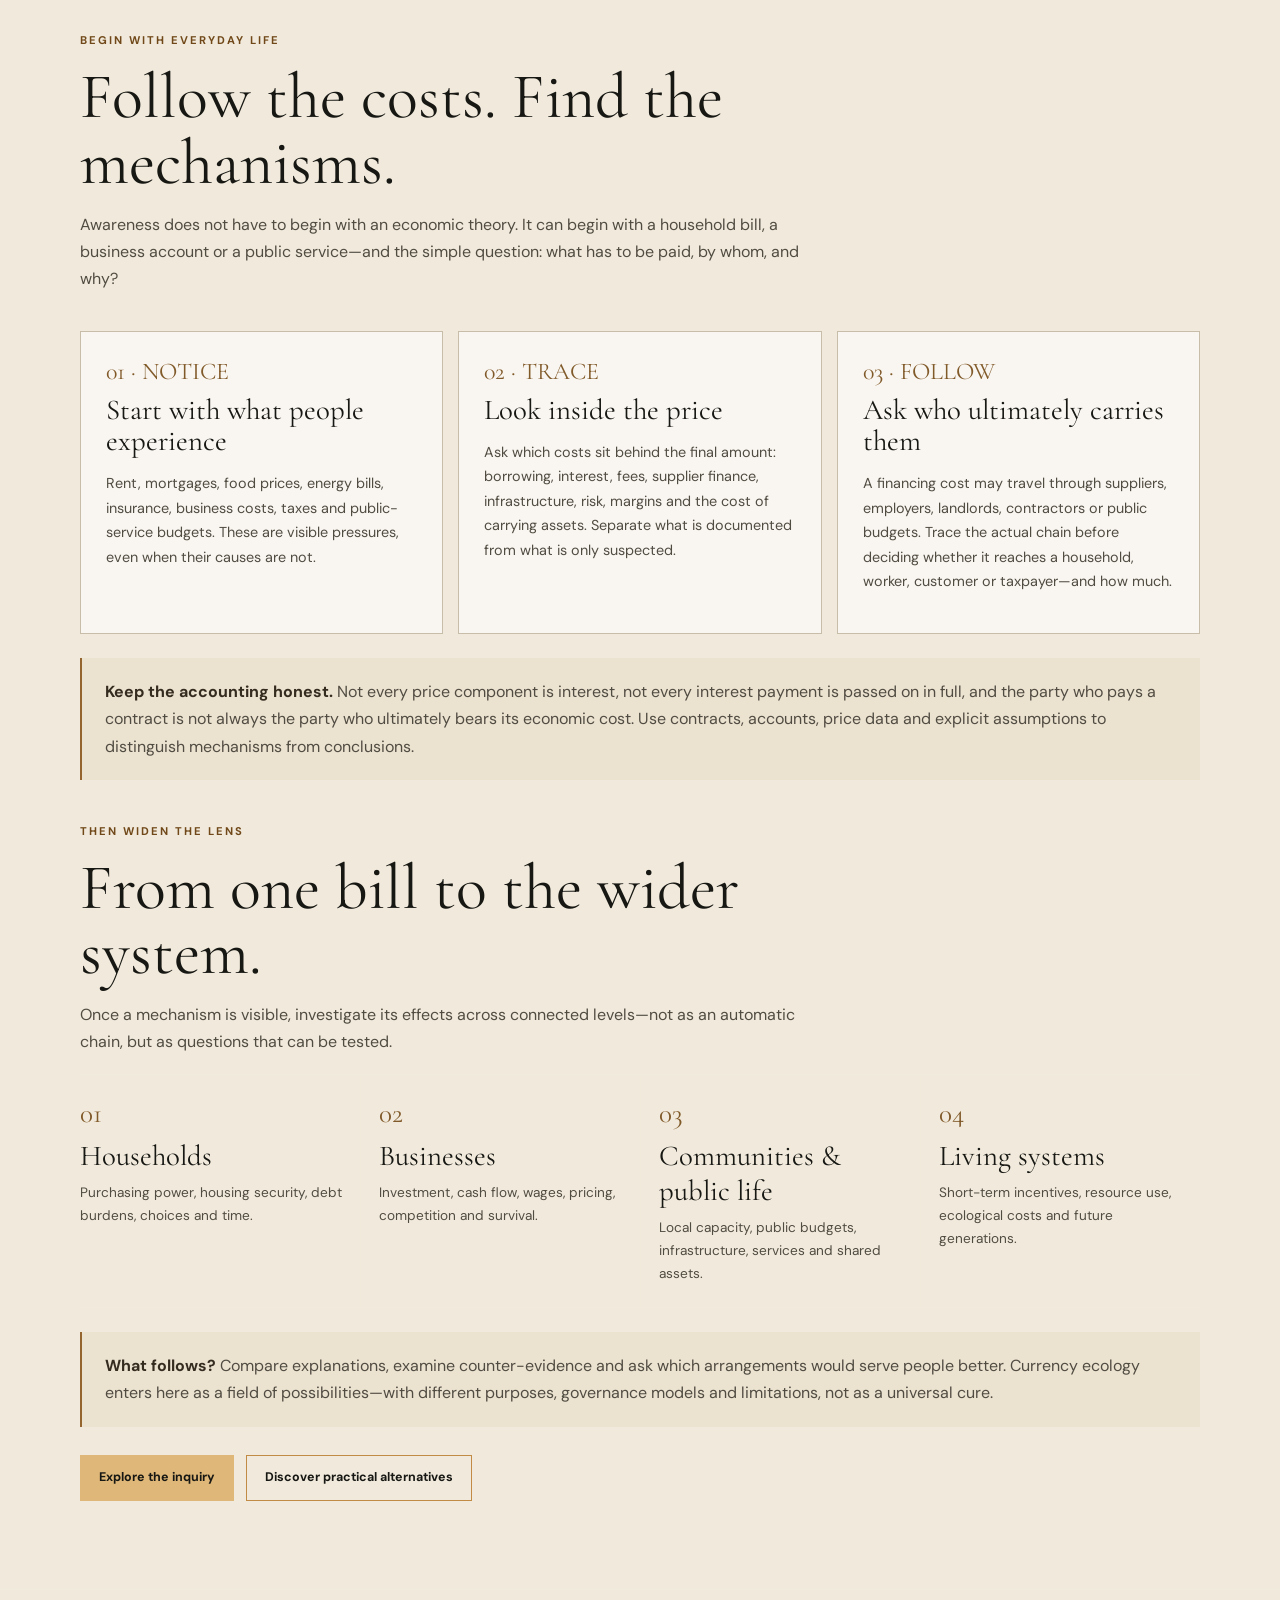
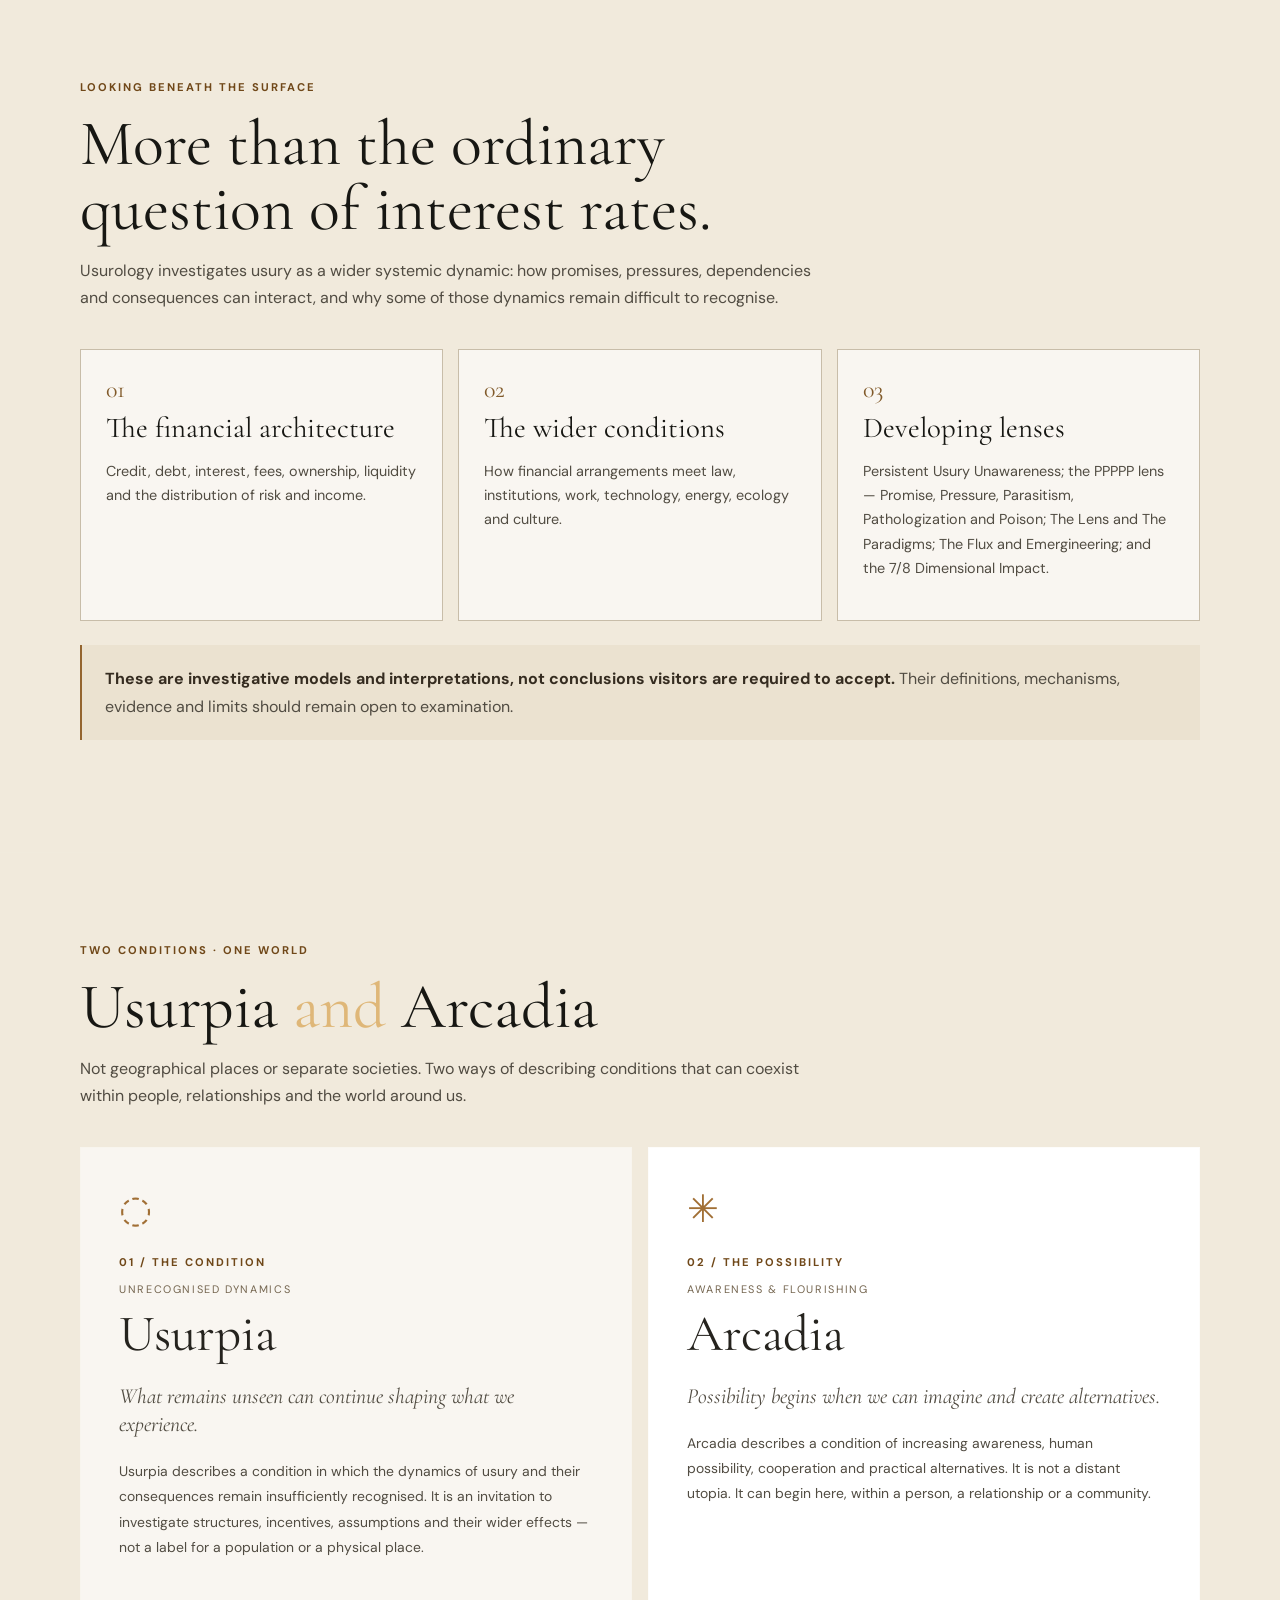
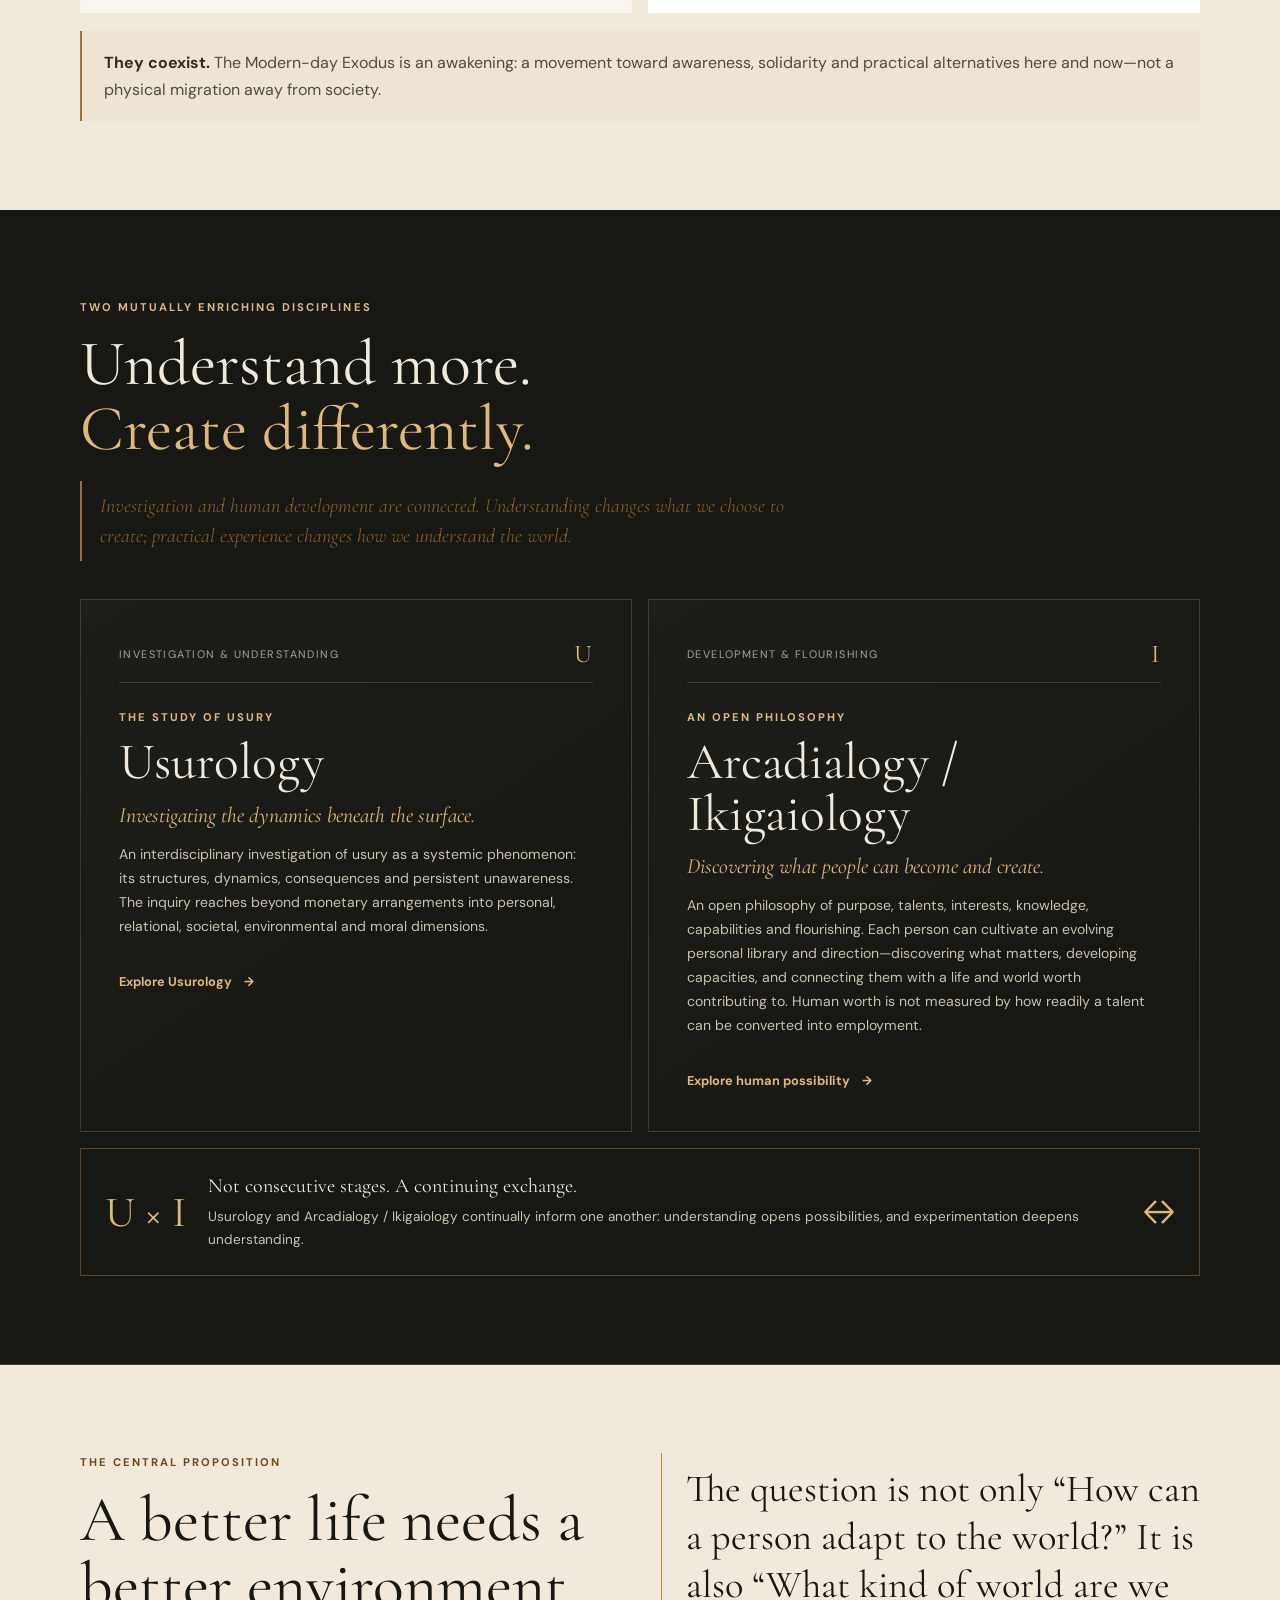
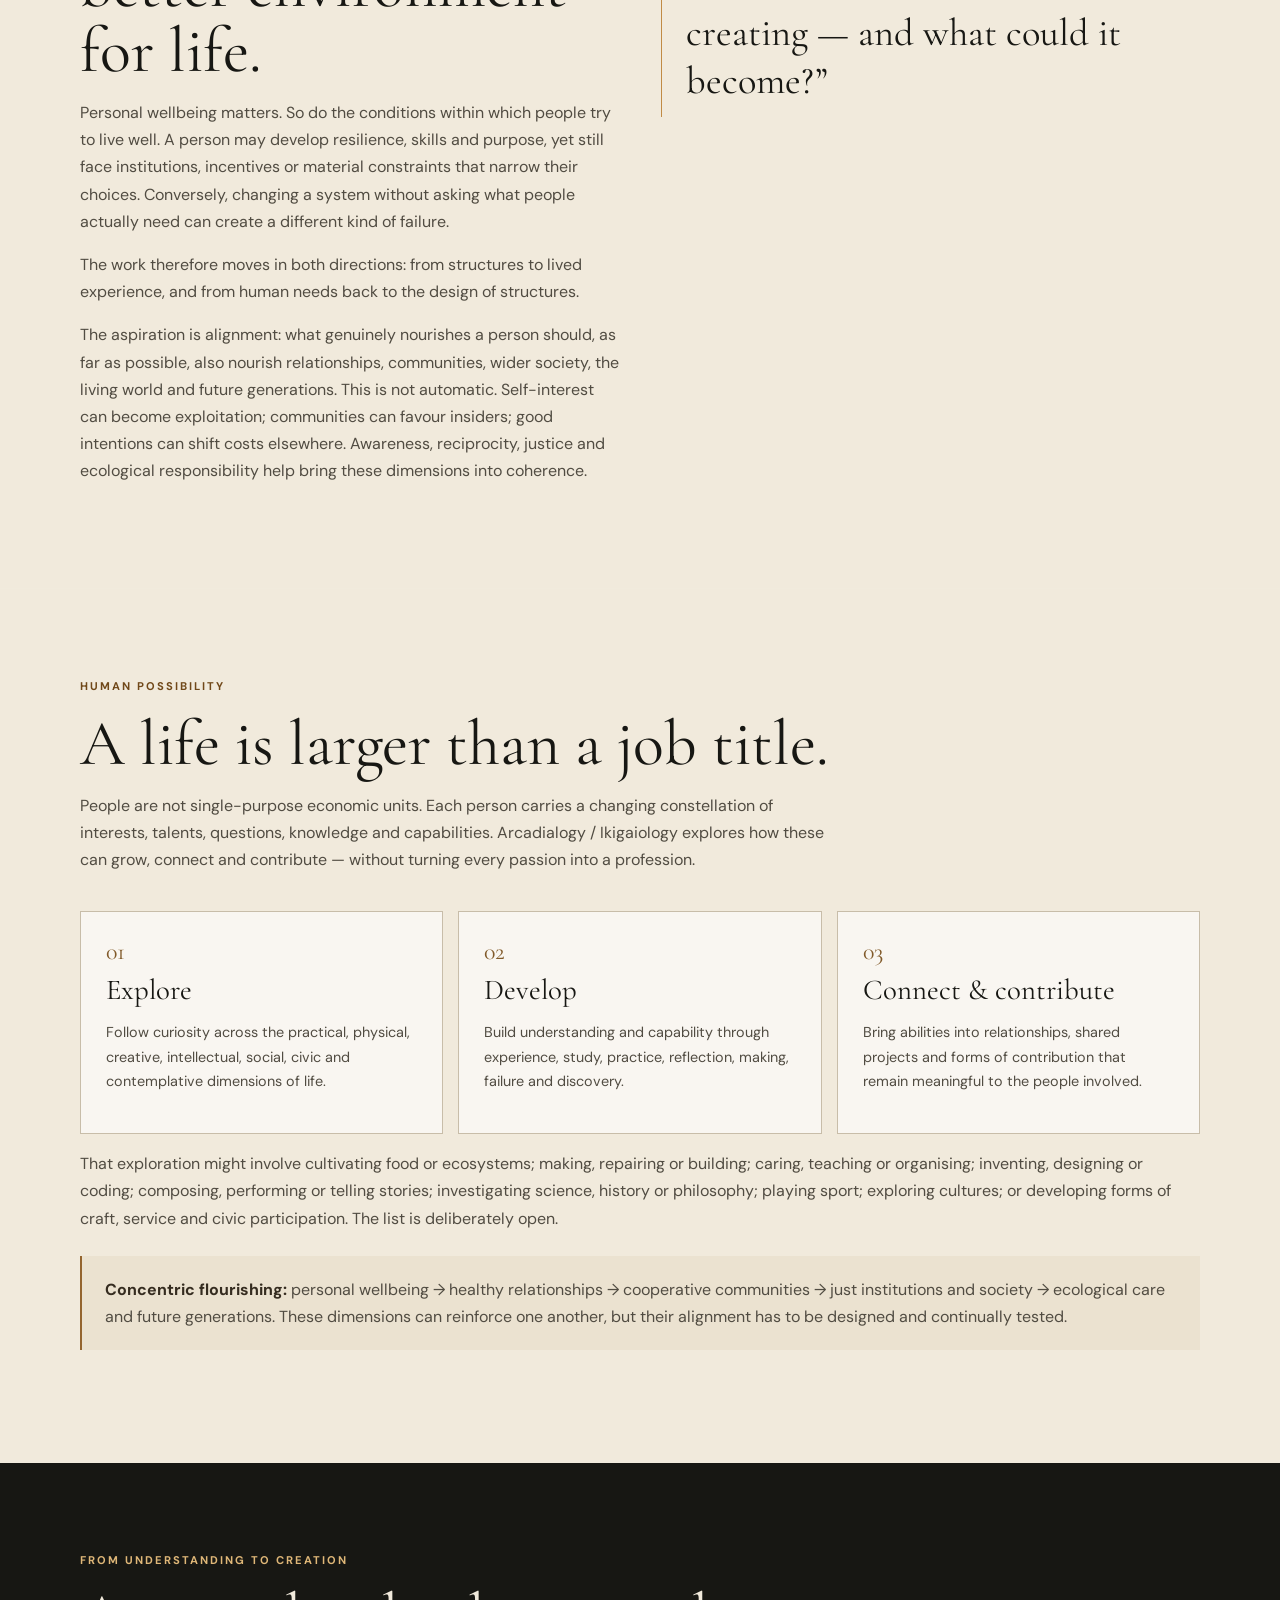
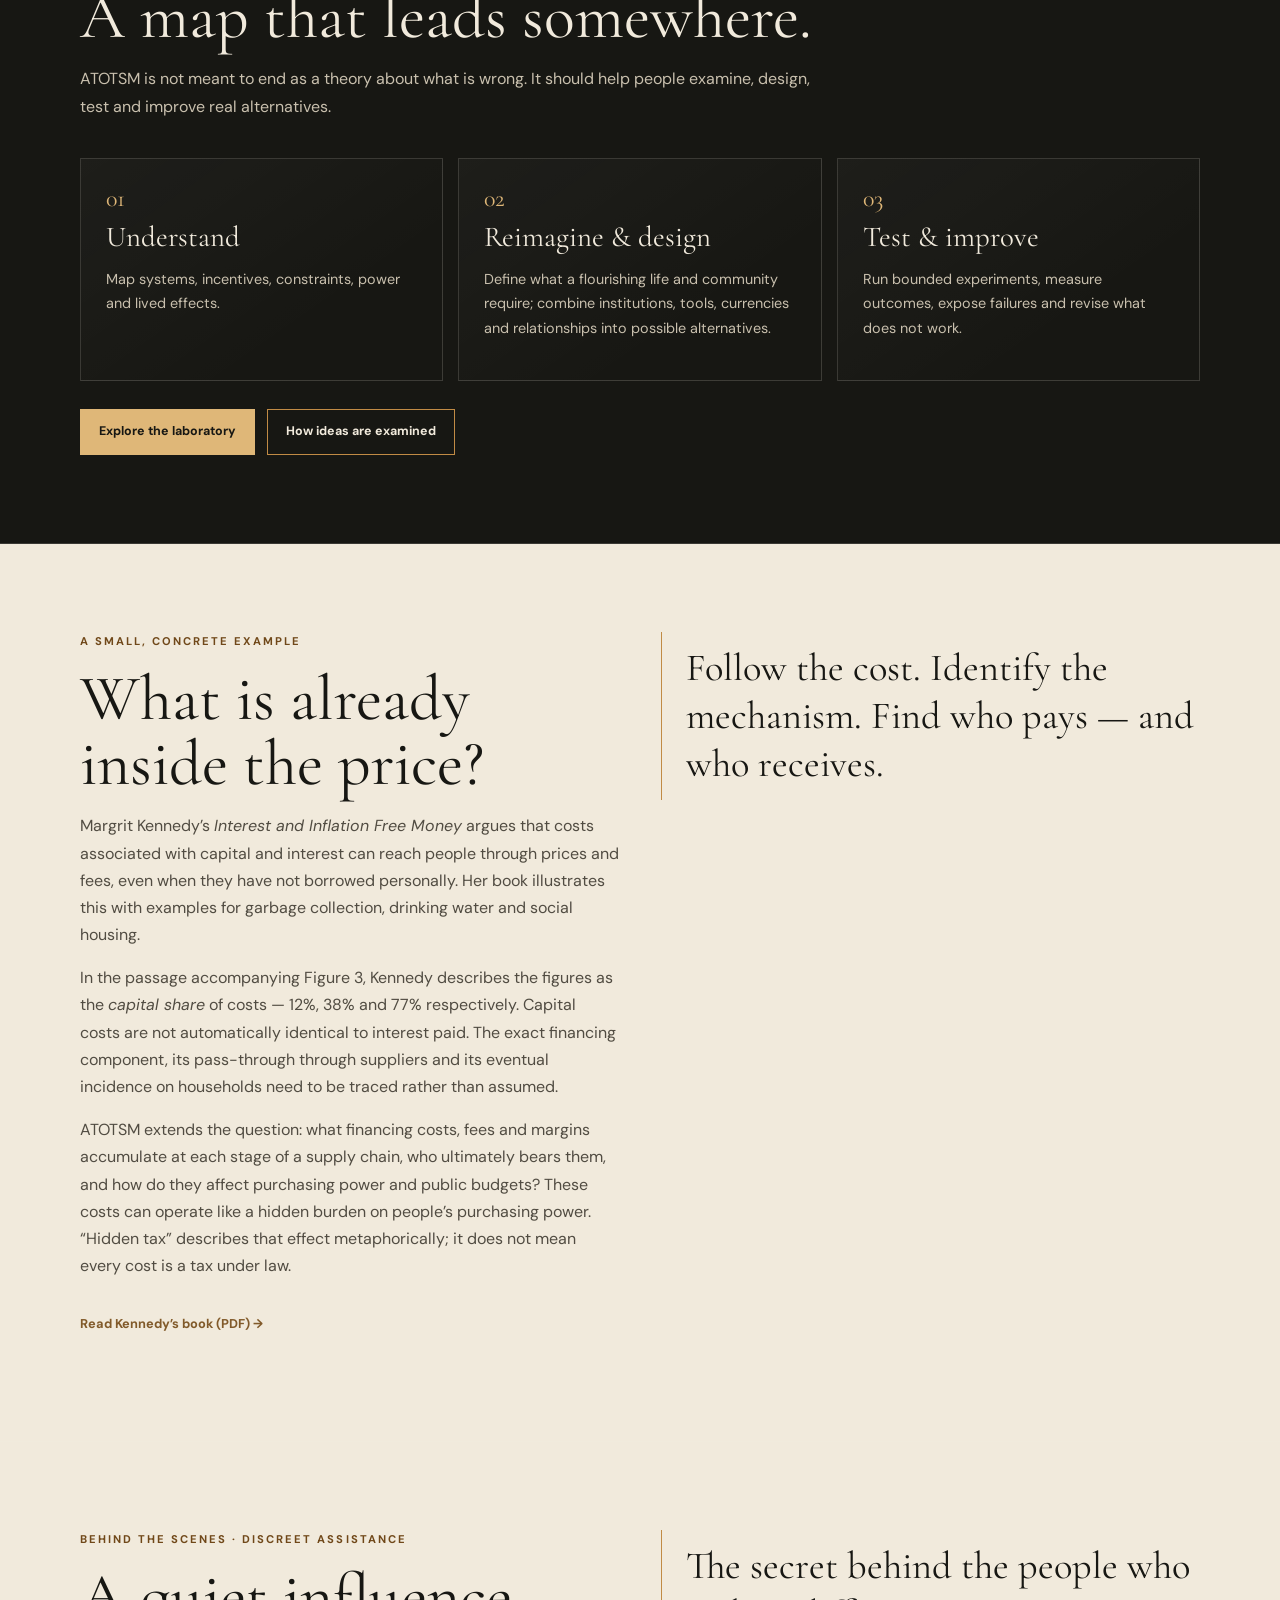
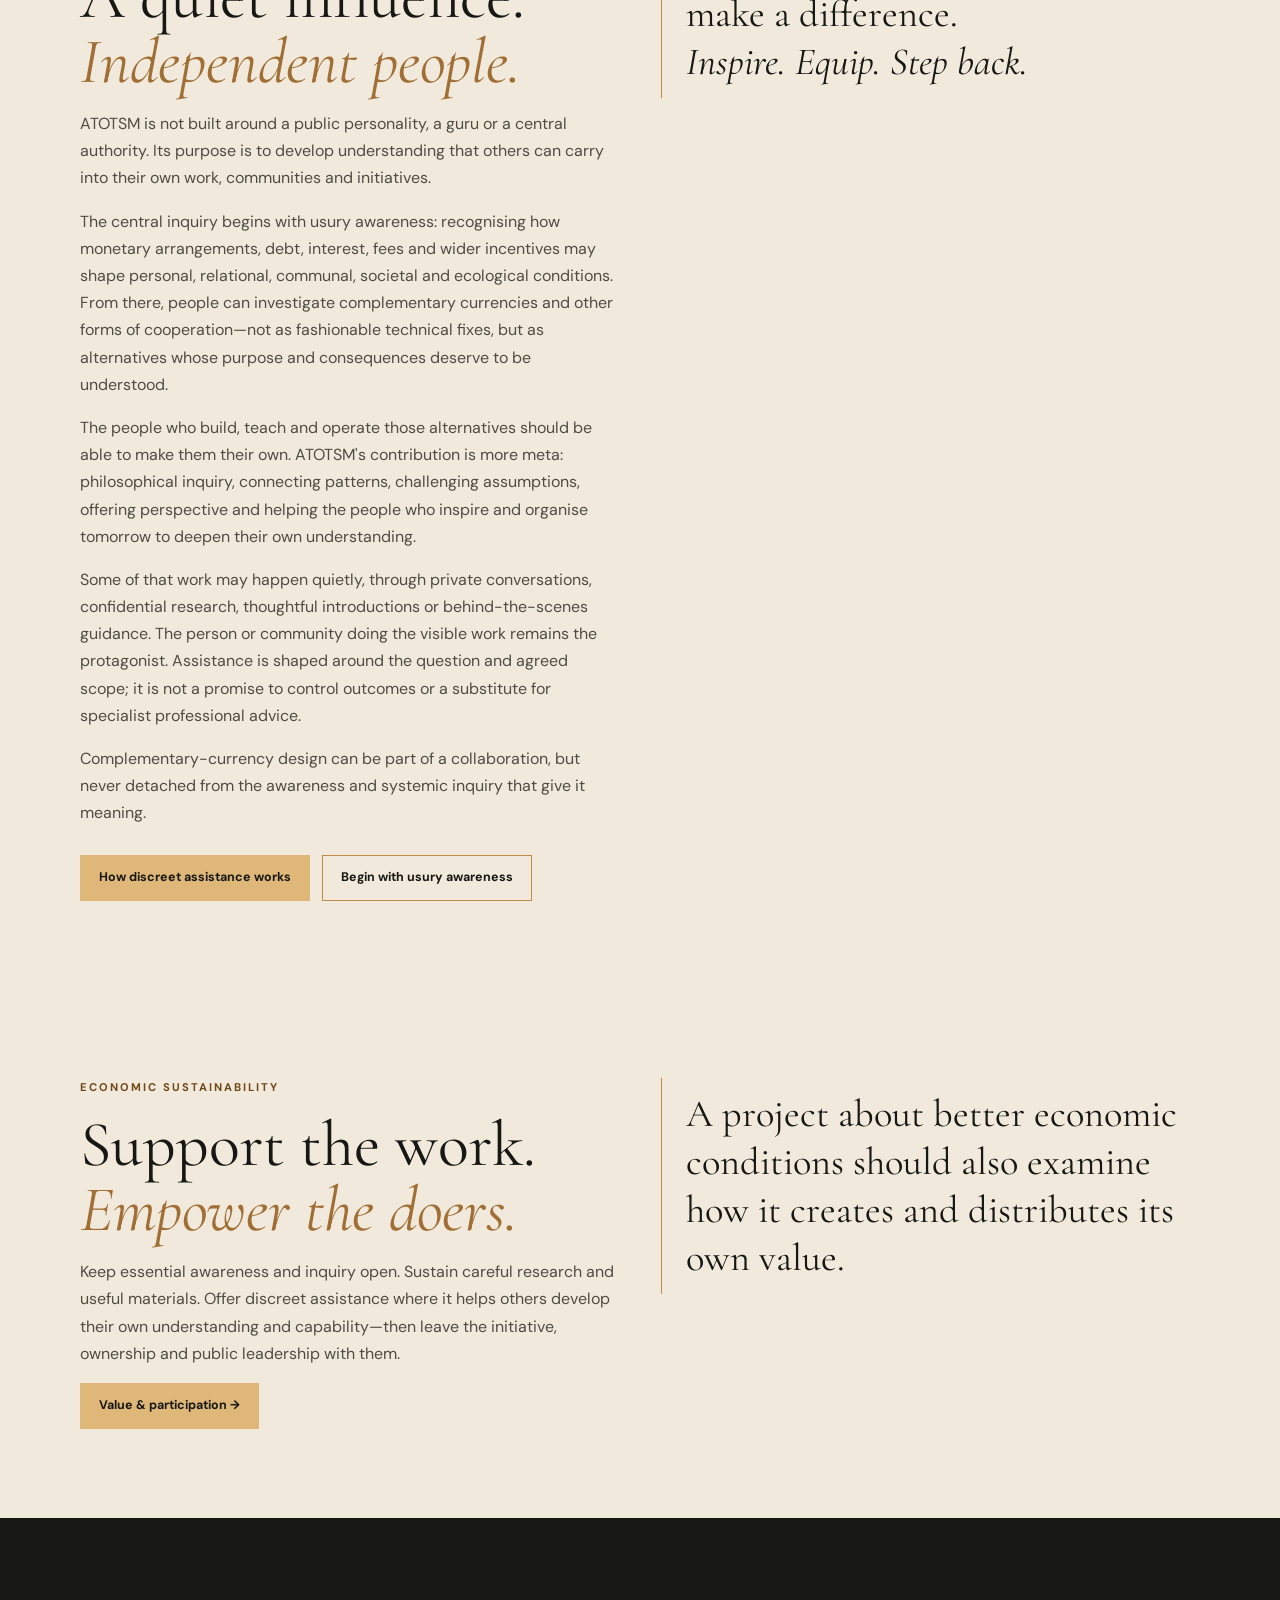
==== commit 4b25e4cc: "Correct orientation markup and unify visitor navigation" ====
--- a/index.html
+++ b/index.html
@@ -36,8 +36,6 @@
 <details class="section-map"><summary>On this page <span aria-hidden="true">＋</span></summary><nav aria-label="On this page"></nav></details>
 </div>
 </div></div>
-<div class="orientation-bottom"><span class="page-step edge"><span>Start here</span><strong>Overview</strong></span><details class="section-map"><summary>On this page <span aria-hidden="true">＋</span></summary><nav aria-label="On this page"></nav></details><a class="page-step next" href="usurology.html"><span>Continue to</span><strong>Usurology →</strong></a></div>
-</div></div>
 <main id="main-content">
 <section class="hero">
 <div class="wrap hero-inner">
--- a/assets/site.css
+++ b/assets/site.css
@@ -225,3 +225,35 @@
  .spectrum-action{max-width:100%}
  .spectrum-reveal{padding:0 4px 22px}
 }
+
+/* Visitor Experience V2: clear orientation, compact navigation, keyboard access. */
+.skip-link{position:absolute;left:16px;top:-60px;z-index:100;background:var(--glow);color:var(--bg);padding:9px 14px;font-weight:700;text-decoration:none}
+.skip-link:focus{top:12px}
+.orientation-top{align-items:center}
+.orientation-map-link{color:var(--glow);font-size:.72rem;text-decoration:none;white-space:nowrap}
+.orientation-map-link:hover{text-decoration:underline}
+.orientation-map-current{color:var(--glow);font-size:.72rem;white-space:nowrap}
+.orientation-bottom{align-items:center}
+.orientation-hint{color:var(--muted);font-size:.67rem;letter-spacing:.04em}
+.page-count,.page-step{display:none!important}
+@media(min-width:981px) and (max-width:1120px){
+ header nav.wrap{gap:10px}
+ .links{gap:12px}
+ .links a{font-size:.7rem}
+ .brand-word small{font-size:.43rem}
+}
+@media(max-width:980px){
+ header nav.wrap .menu{display:block}
+ header nav.wrap .links{display:none;position:absolute;top:71px;left:0;right:0;background:var(--bg);padding:14px 22px 18px;border-bottom:1px solid var(--line);flex-direction:column;align-items:stretch;gap:0}
+ header nav.wrap .links.open{display:flex}
+ header nav.wrap .links a{padding:10px 2px;border-bottom:1px solid var(--line);font-size:.82rem}
+ header nav.wrap .links a:last-child{border-bottom:0}
+ header nav.wrap .links a[aria-current="page"]:after{display:none}
+ header nav.wrap .links .cta{background:transparent;color:var(--glow);padding:10px 2px}
+}
+@media(max-width:600px){
+ .orientation-top{align-items:flex-start;flex-wrap:wrap;gap:6px 12px}
+ .orientation-bottom{align-items:flex-start;flex-wrap:wrap;gap:8px}
+ .orientation-hint{font-size:.62rem}
+ .section-map{margin-left:auto}
+}
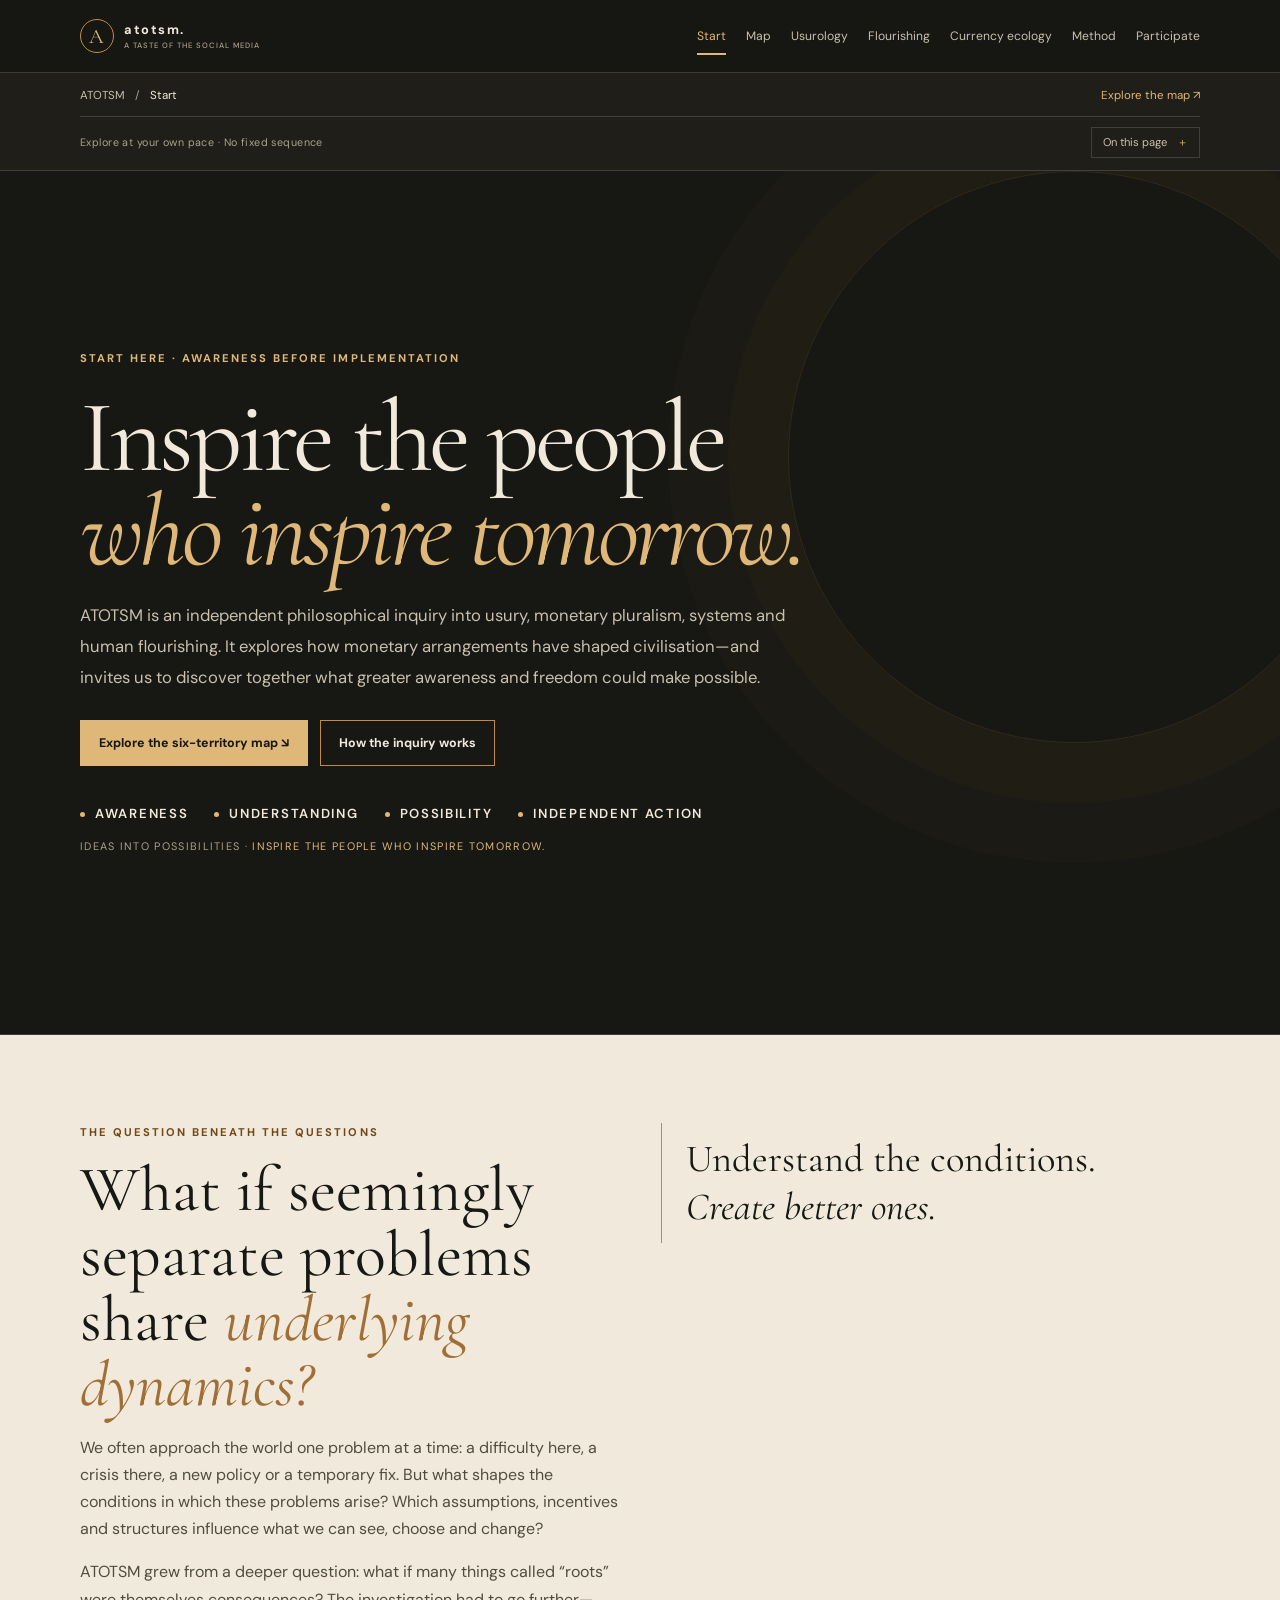
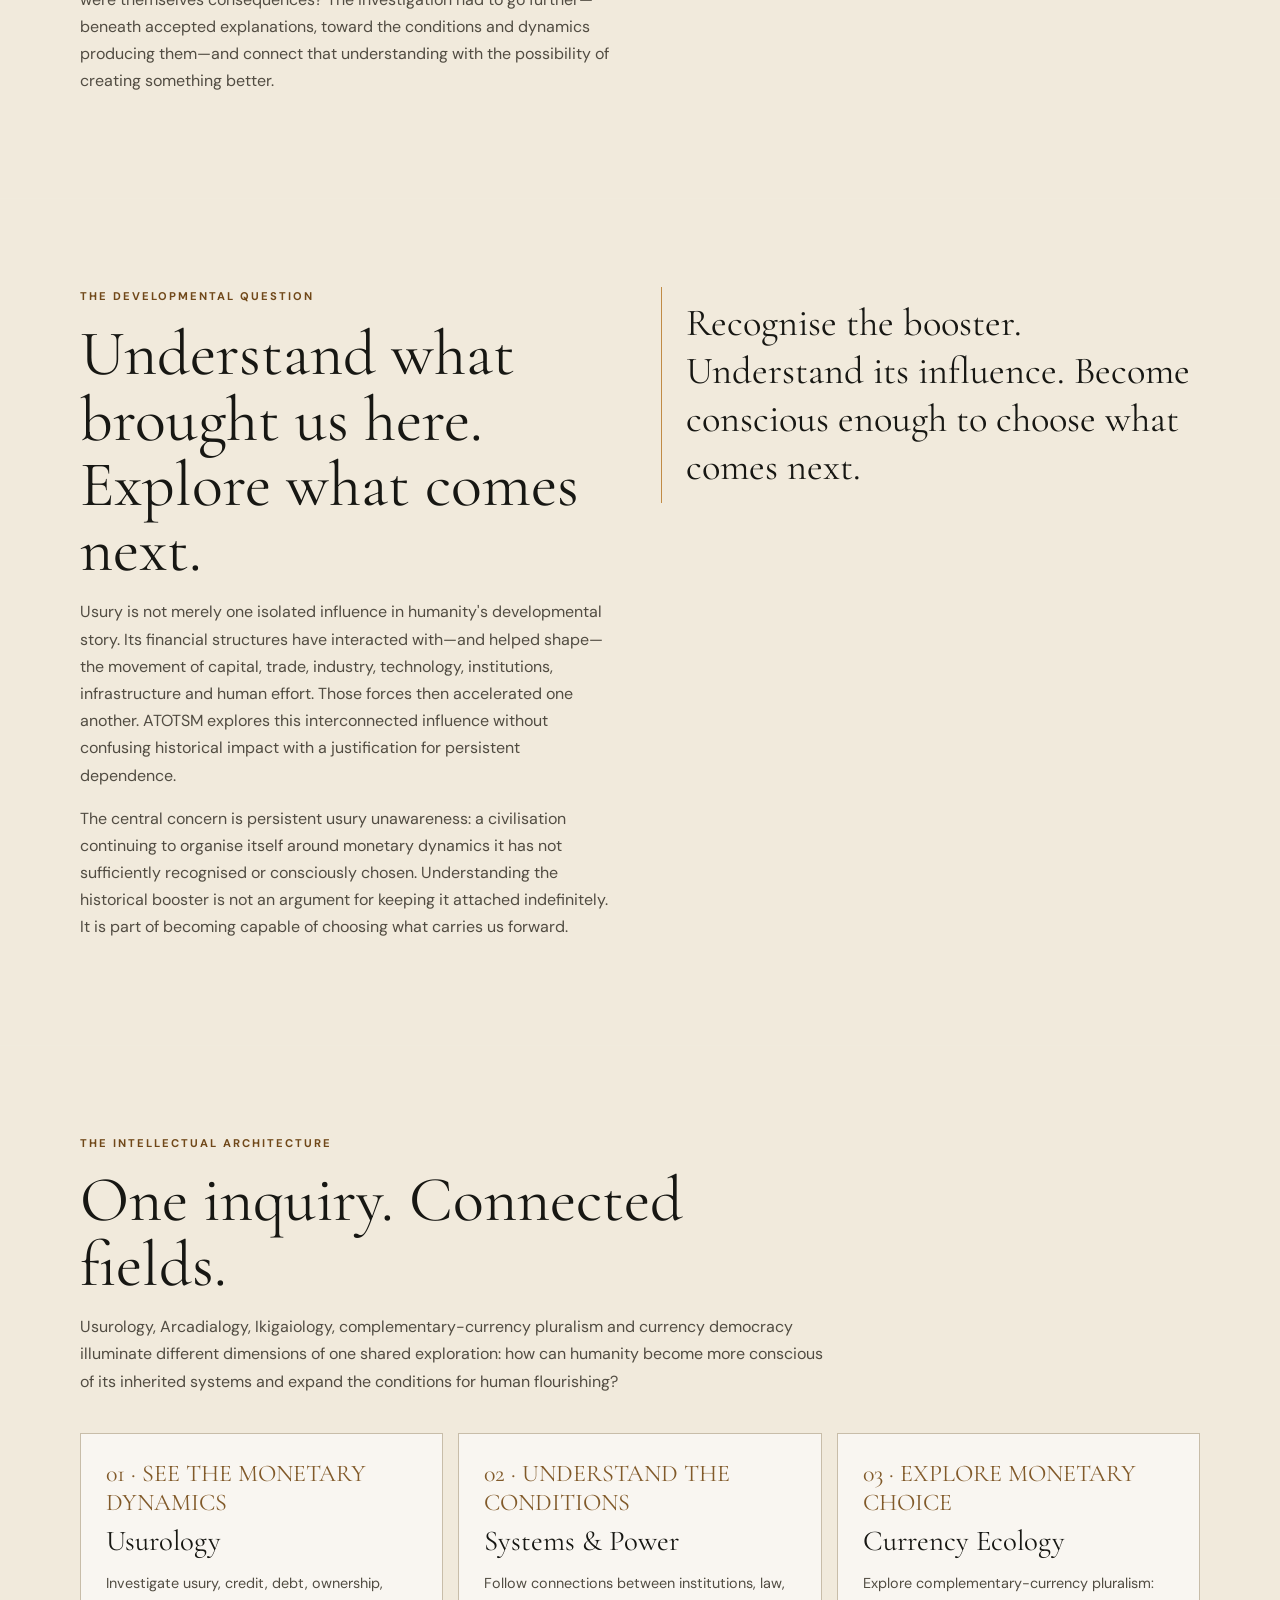
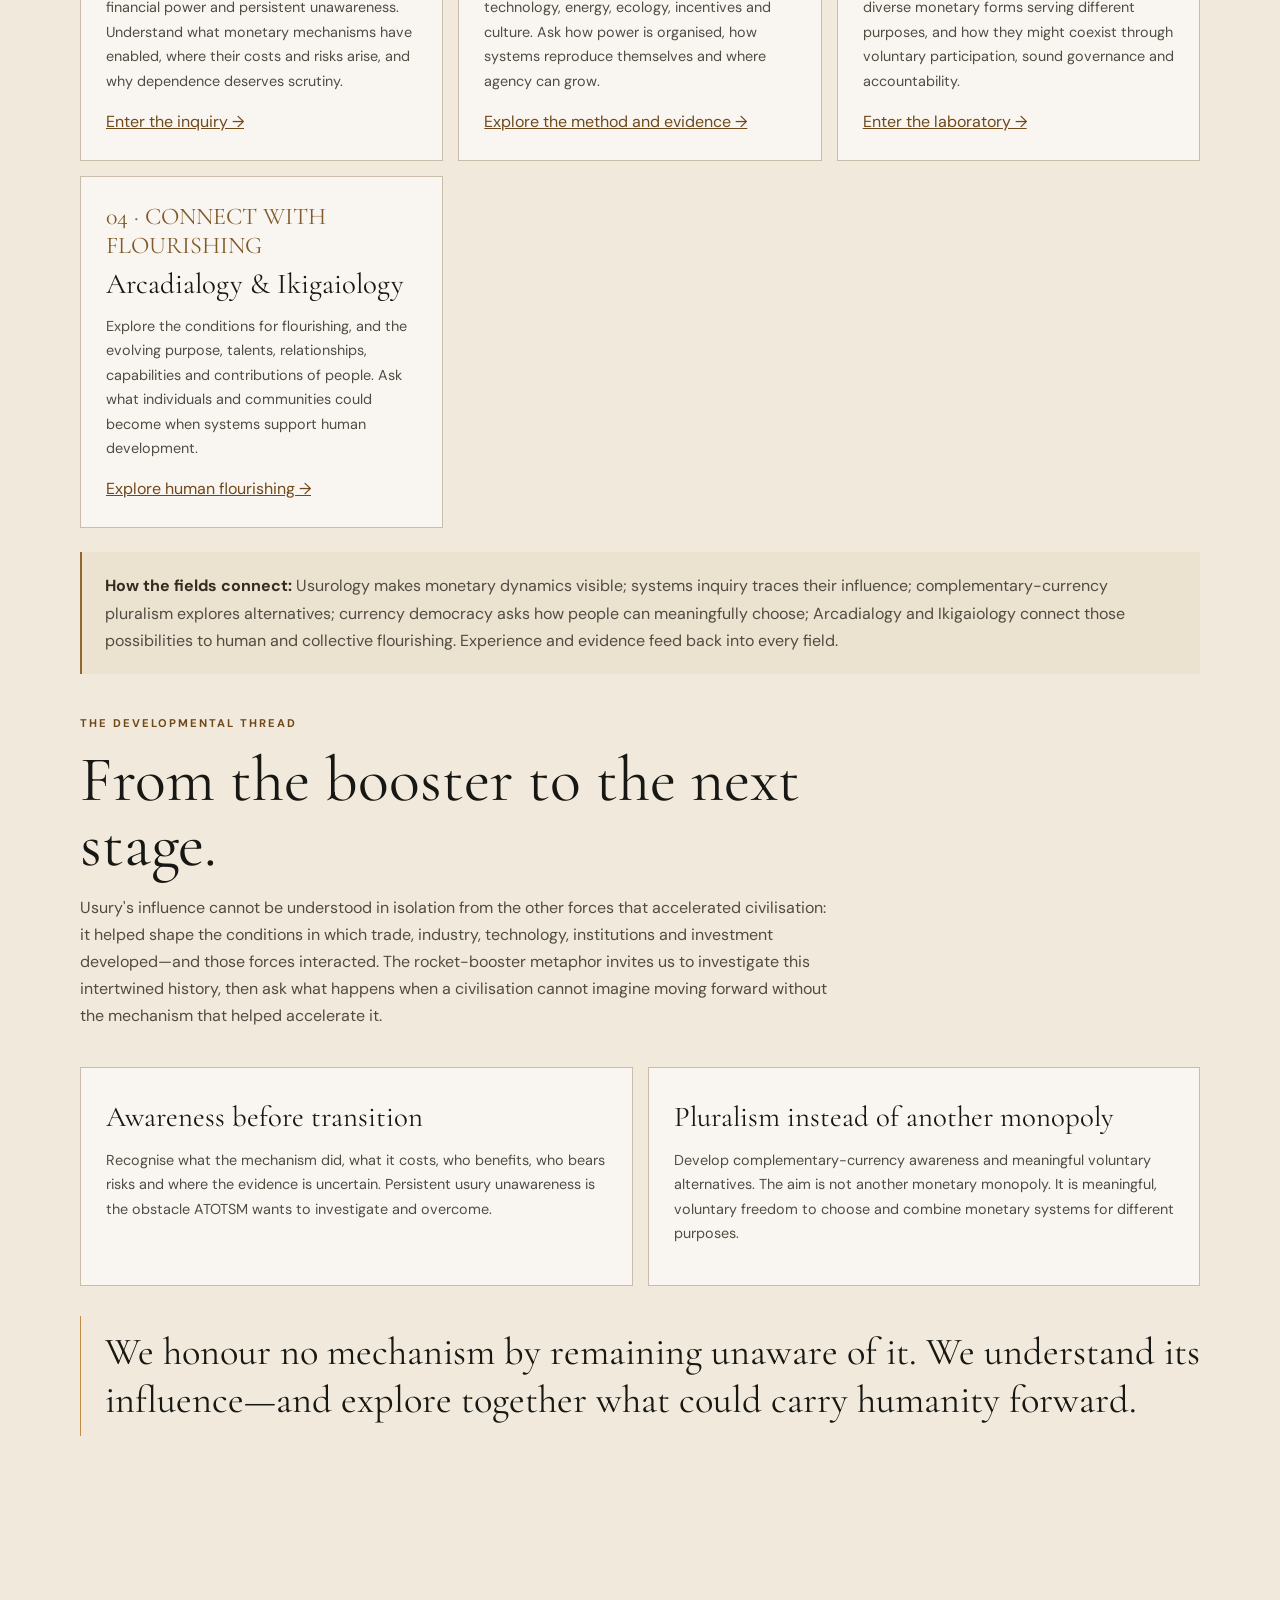
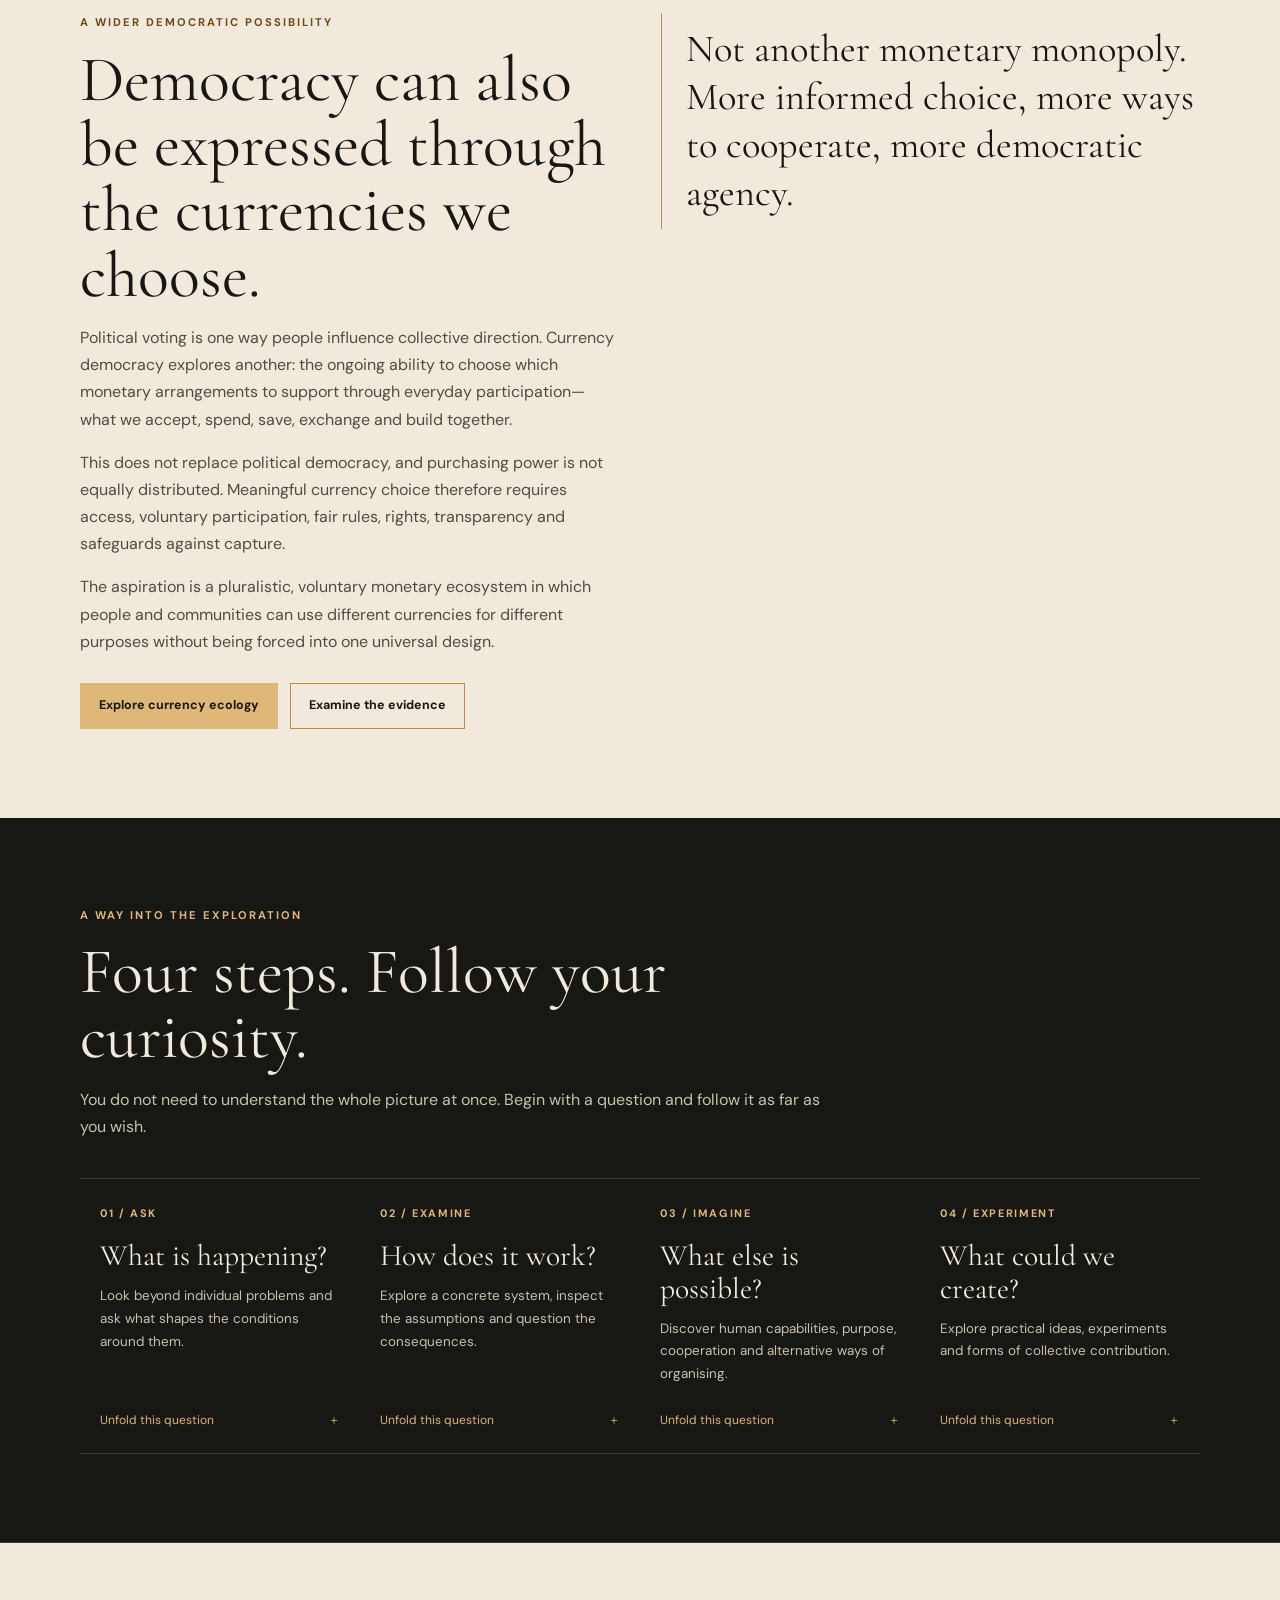
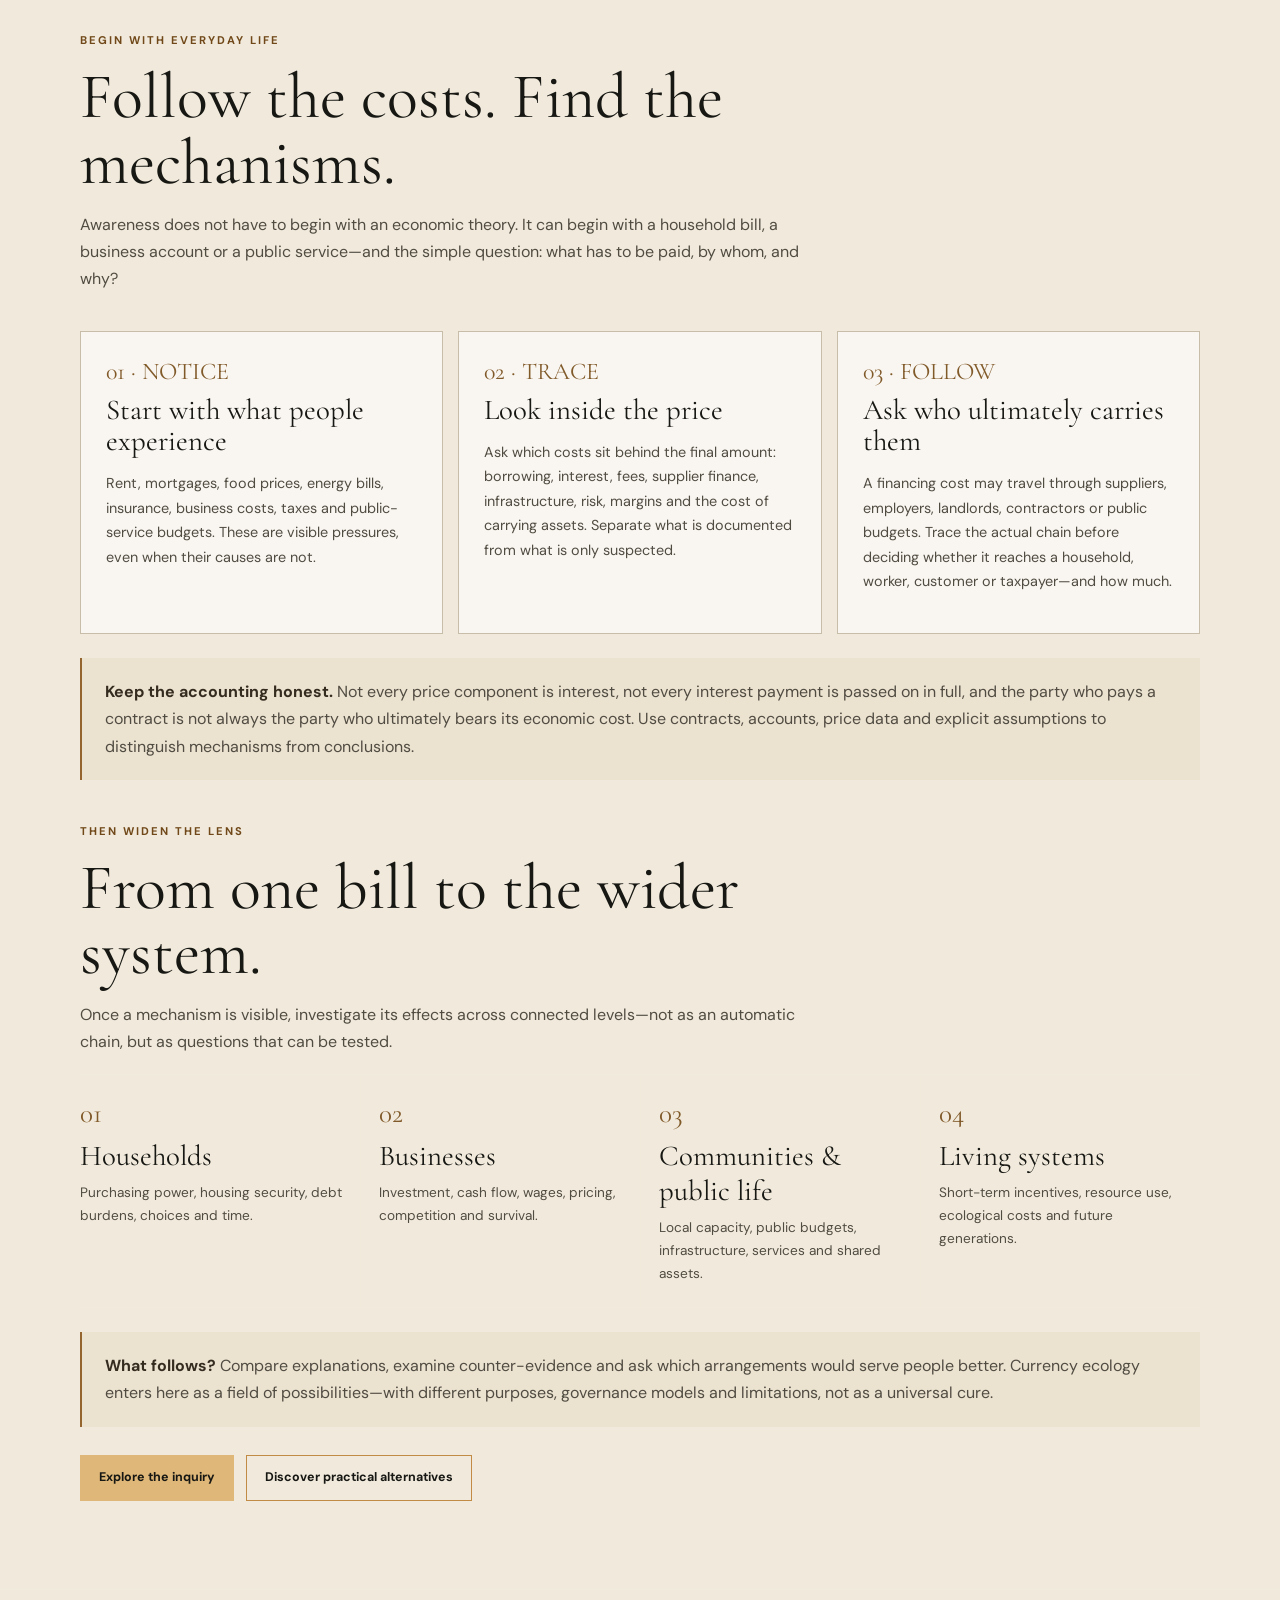
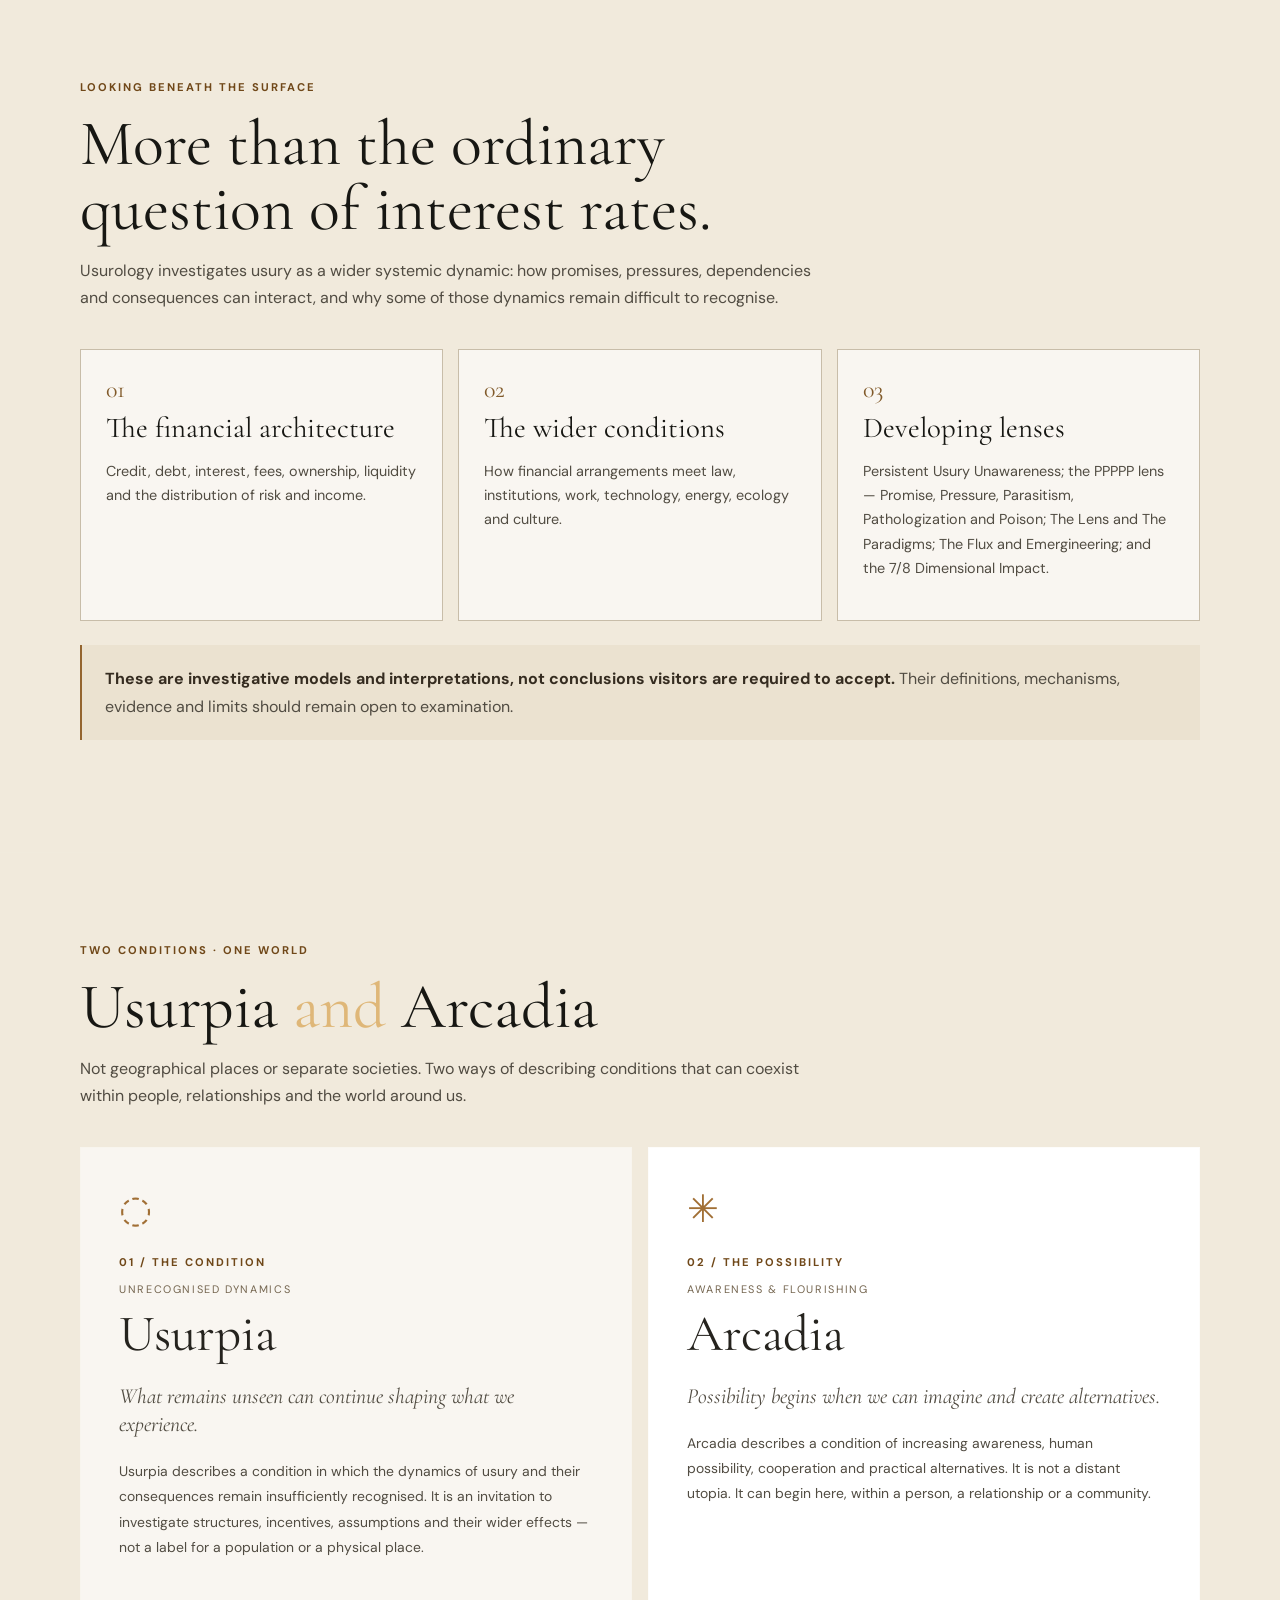
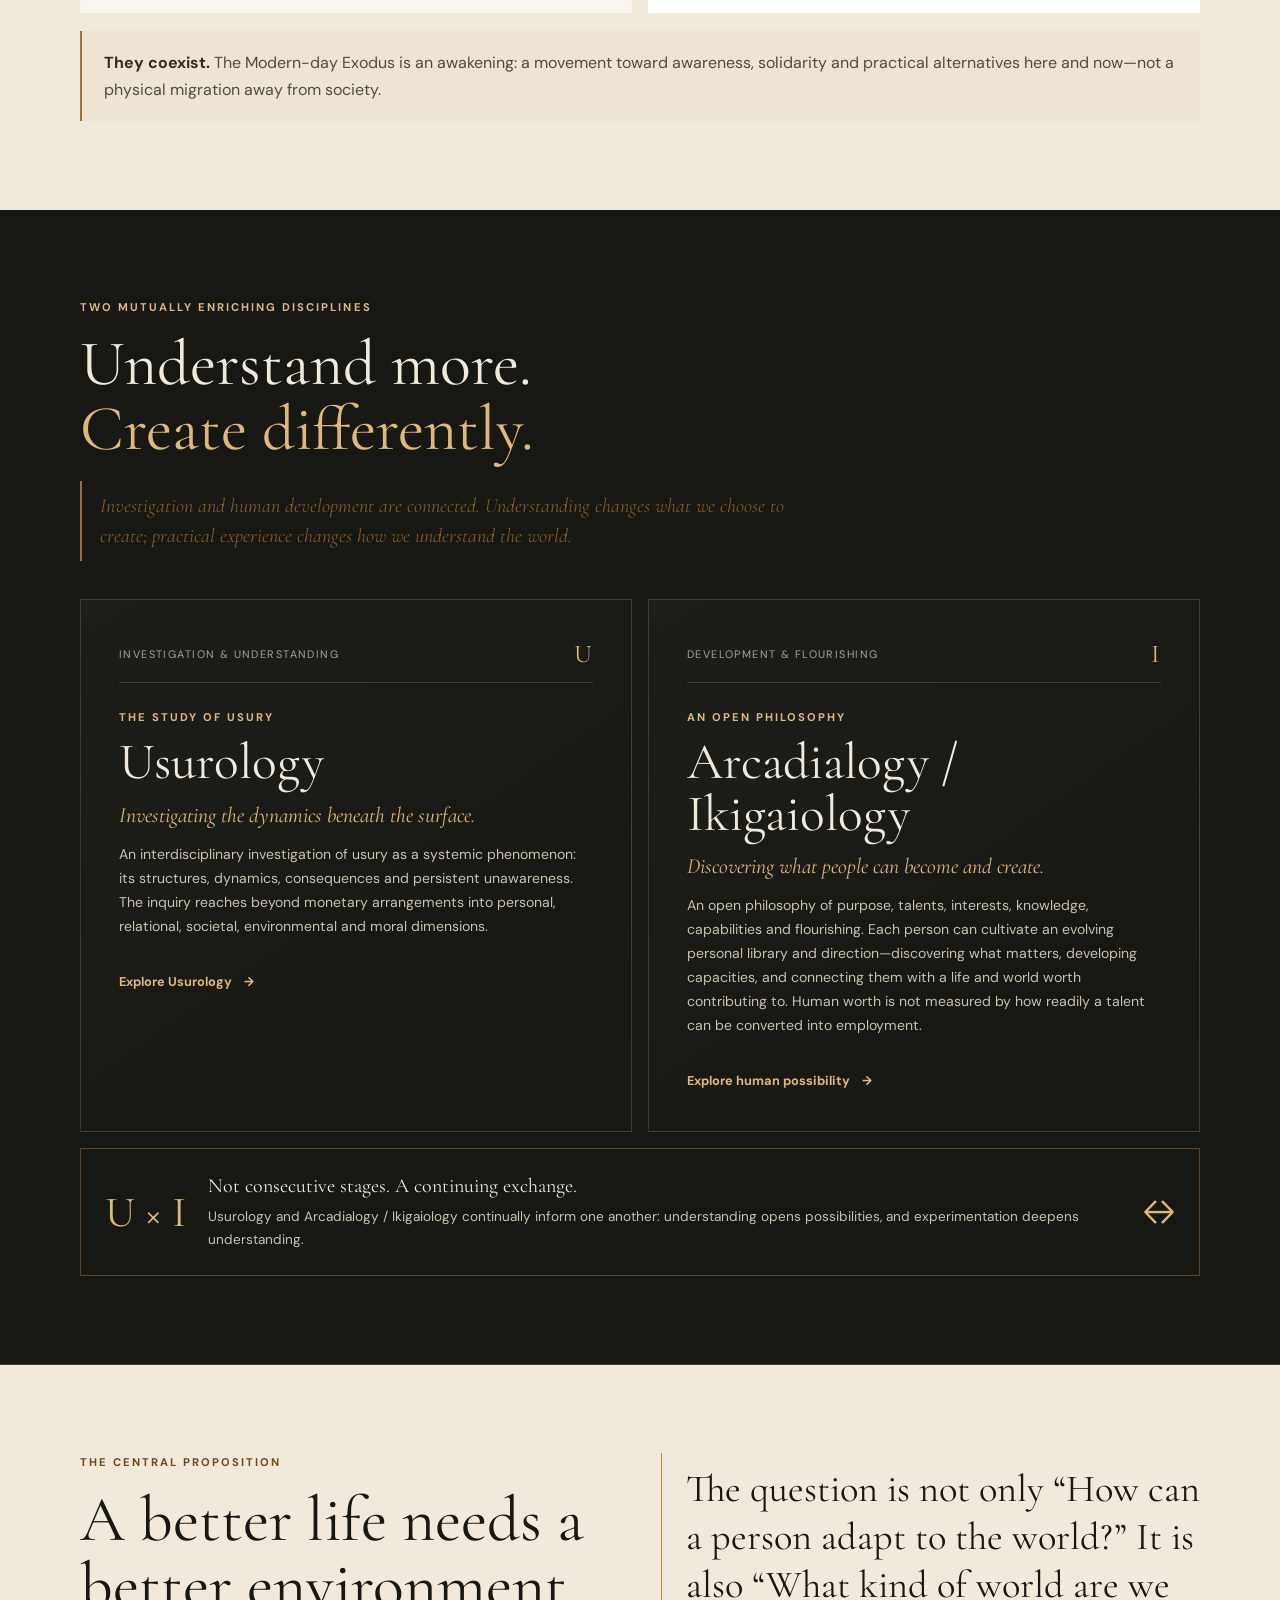
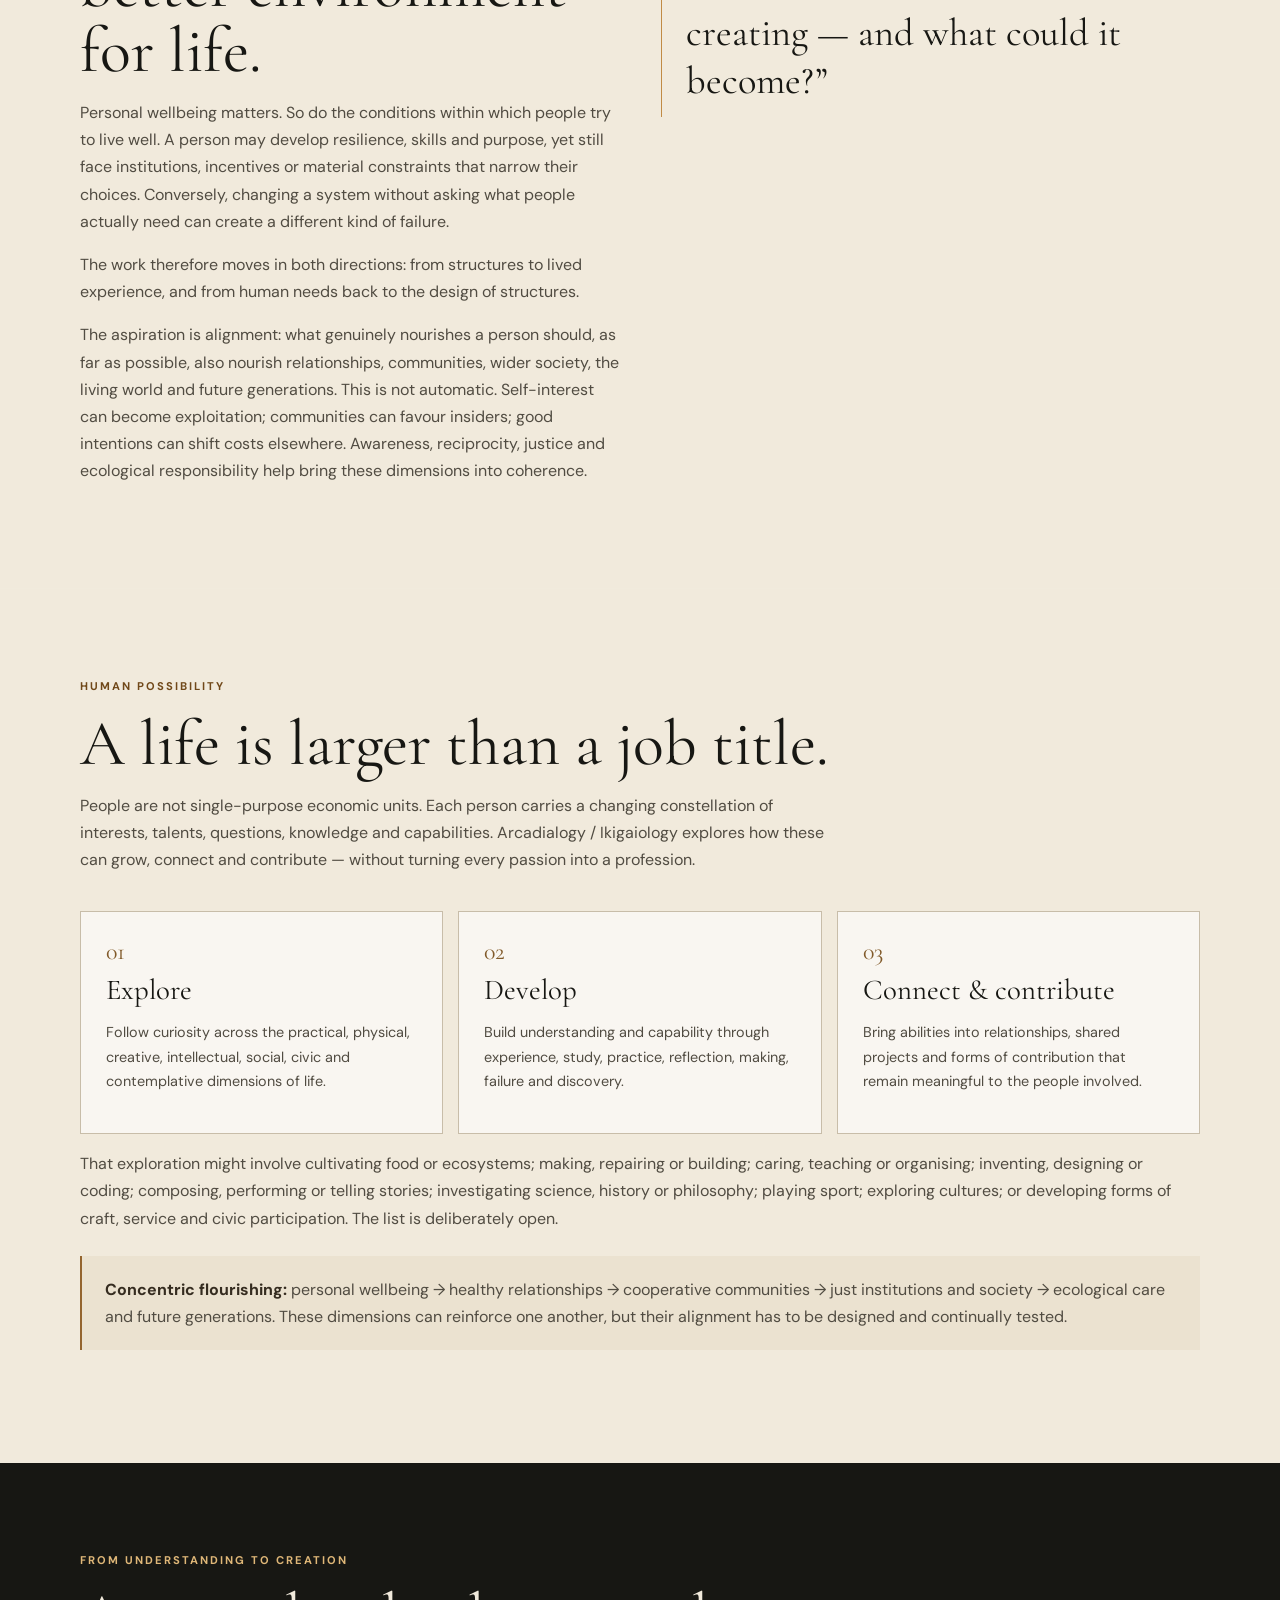
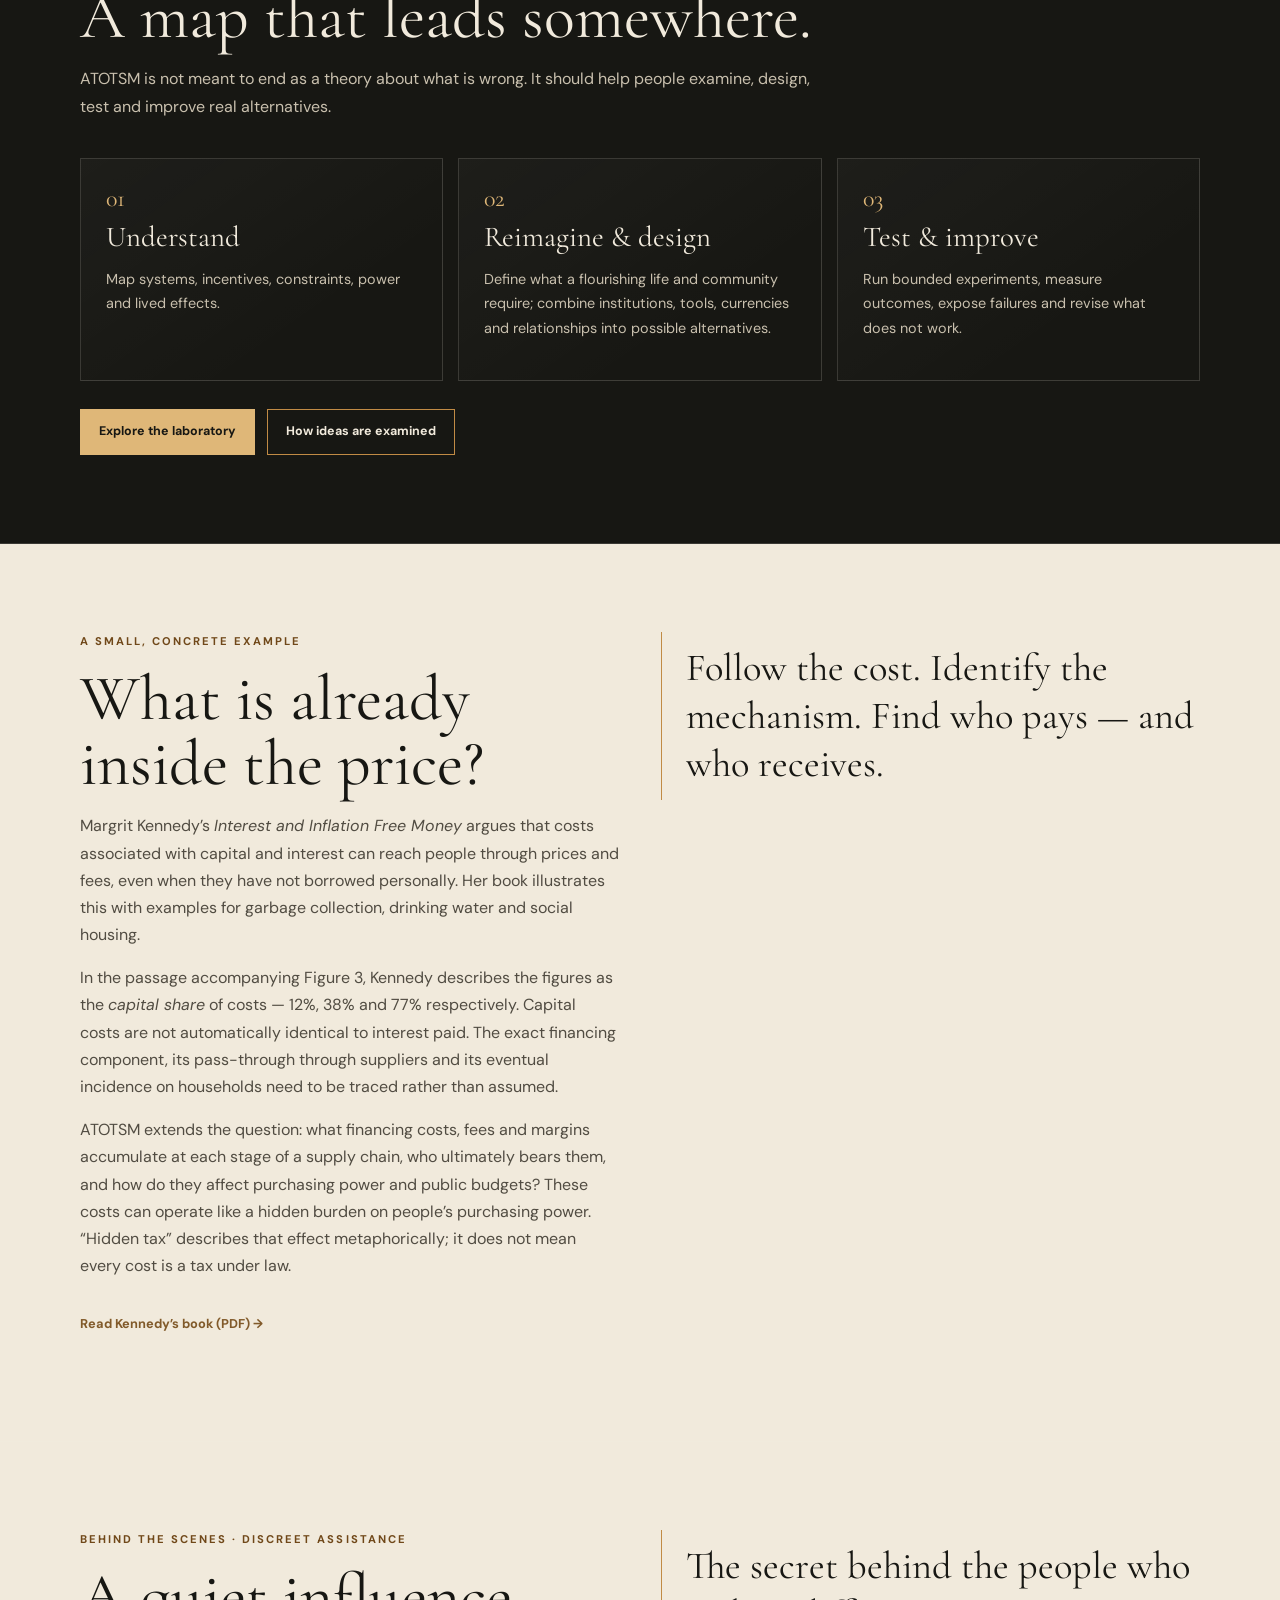
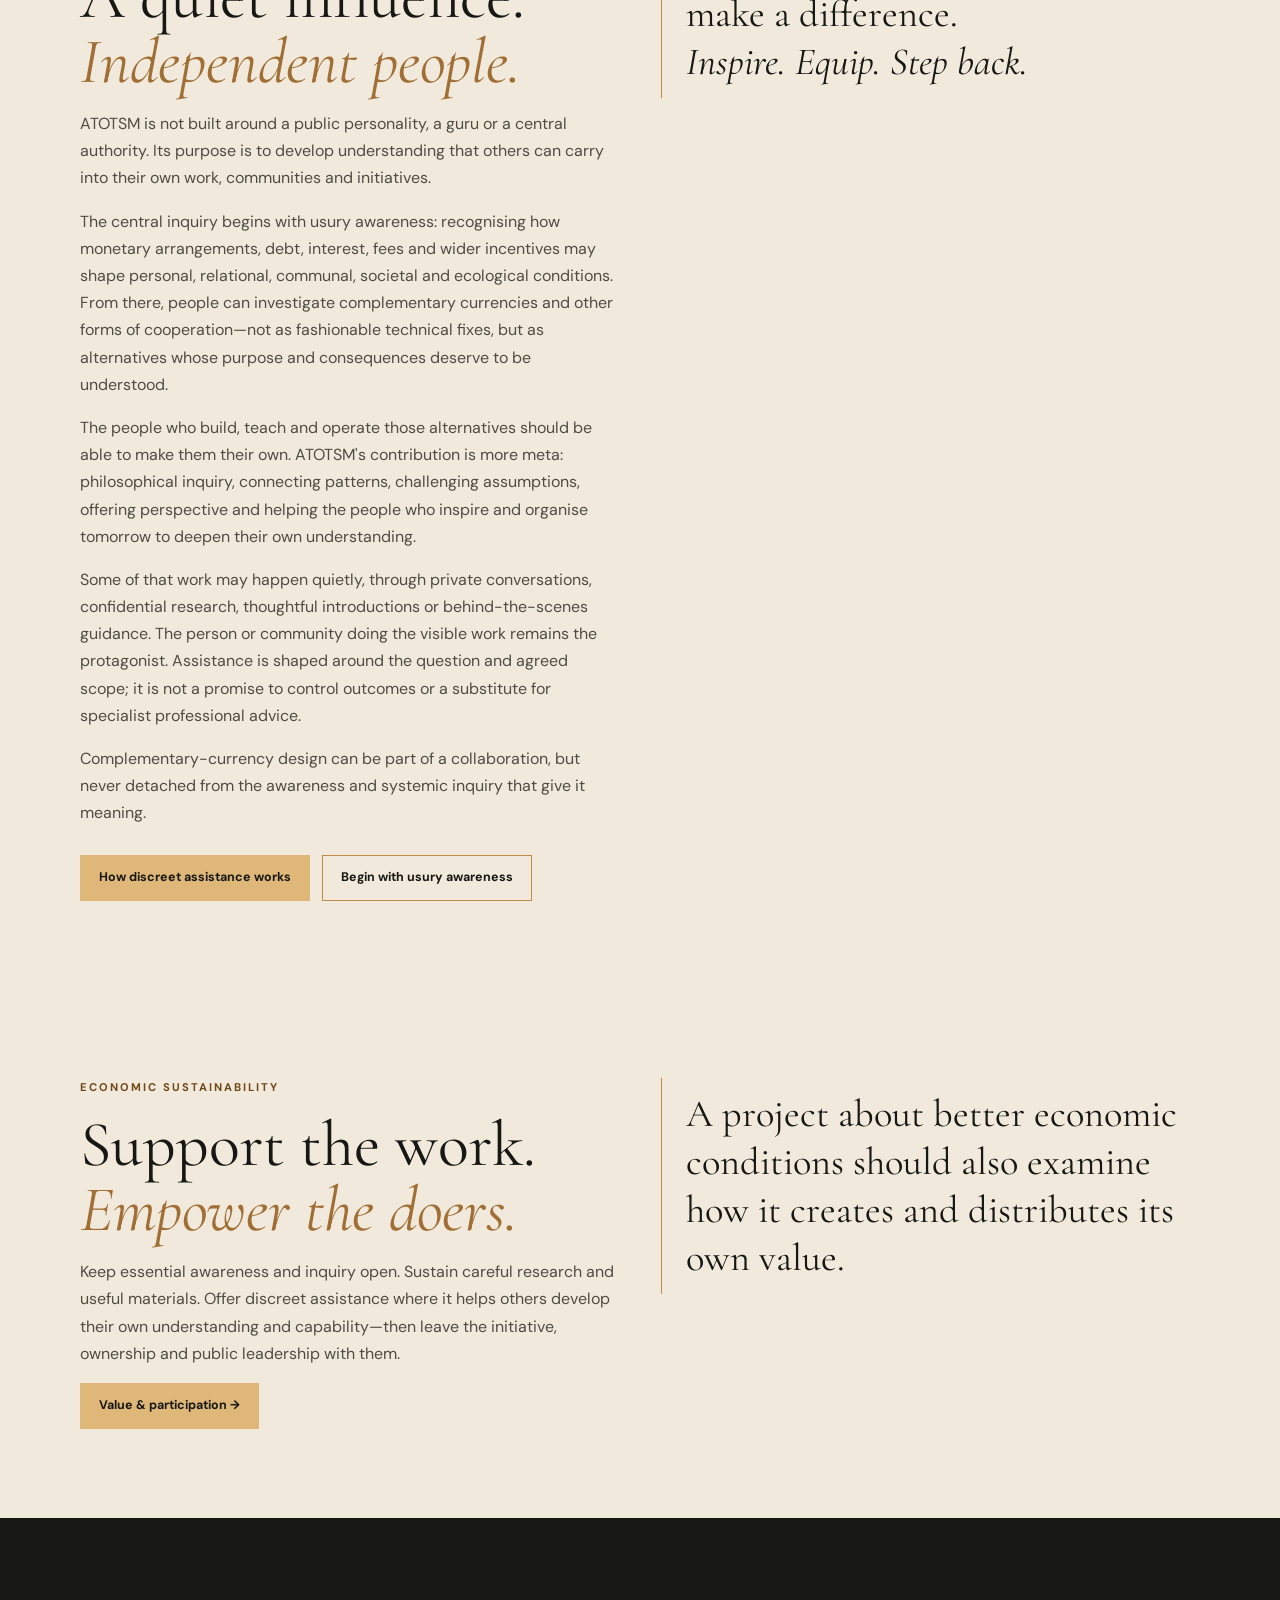
==== commit a995dcc6: "Align breadcrumbs and keyboard navigation targets" ====
--- a/index.html
+++ b/index.html
@@ -15,7 +15,7 @@
 <a class="skip-link" href="#main-content">Skip to content</a>
 <header><nav class="wrap">
 <a class="brand" href="index.html"><span class="mark">A</span><span class="brand-word">atotsm.<small>A TASTE OF THE SOCIAL MEDIA</small></span></a>
-<button class="menu" aria-expanded="false" aria-controls="site-links">Menu</button>
+<button class="menu" type="button" aria-label="Open navigation" aria-expanded="false" aria-controls="site-links">Menu</button>
 <div class="links" id="site-links">
 <a href="index.html" aria-current="page">Start</a>
 <a href="explore.html">Map</a>
@@ -28,7 +28,7 @@
 </nav></header>
 <div class="orientation"><div class="wrap orientation-inner">
 <div class="orientation-top">
-<div class="breadcrumb"><a href="index.html">ATOTSM</a><span aria-hidden="true">/</span><span aria-current="page">Overview</span></div>
+<div class="breadcrumb"><a href="index.html">ATOTSM</a><span aria-hidden="true">/</span><span aria-current="page">Start</span></div>
 <a class="orientation-map-link" href="explore.html">Explore the map <span aria-hidden="true">↗</span></a>
 </div>
 <div class="orientation-bottom">
@@ -36,7 +36,7 @@
 <details class="section-map"><summary>On this page <span aria-hidden="true">＋</span></summary><nav aria-label="On this page"></nav></details>
 </div>
 </div></div>
-<main id="main-content">
+<main id="main-content" tabindex="-1">
 <section class="hero">
 <div class="wrap hero-inner">
 <div class="eyebrow">Start here · Awareness before implementation</div>
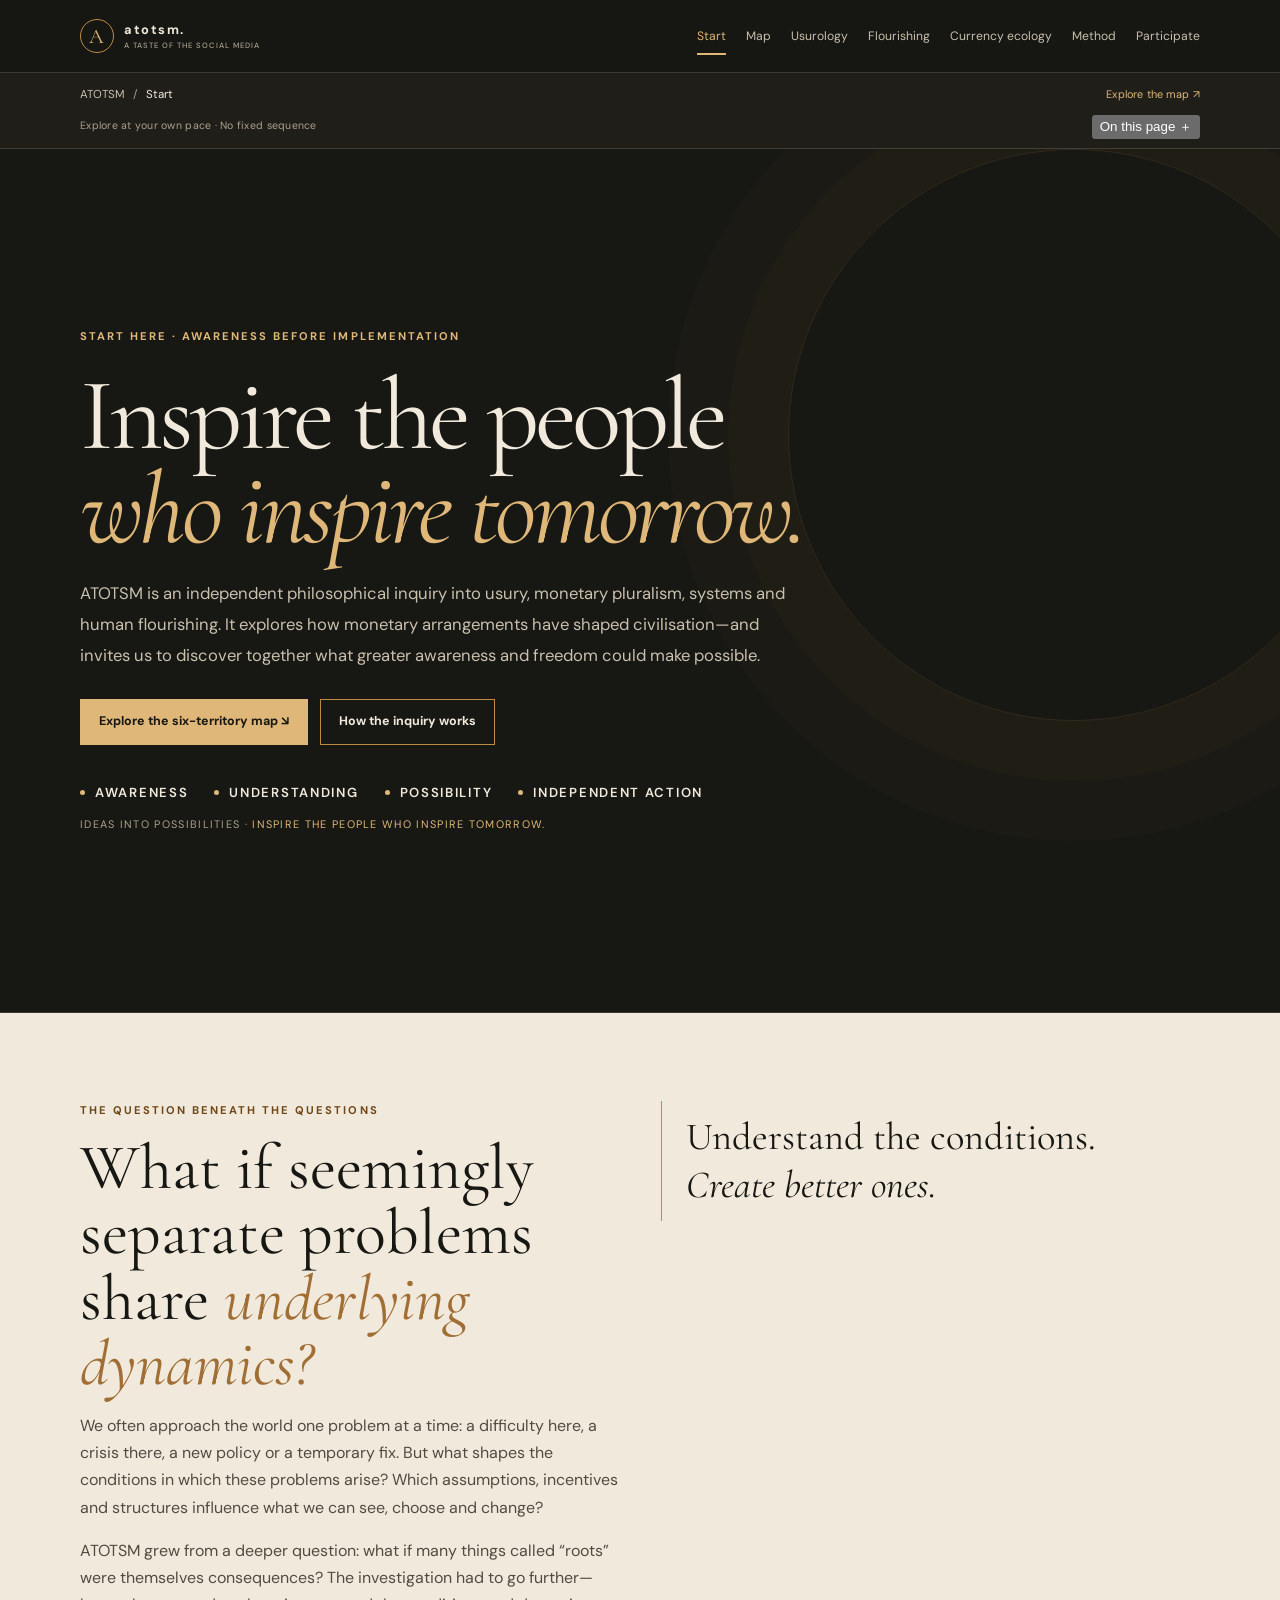
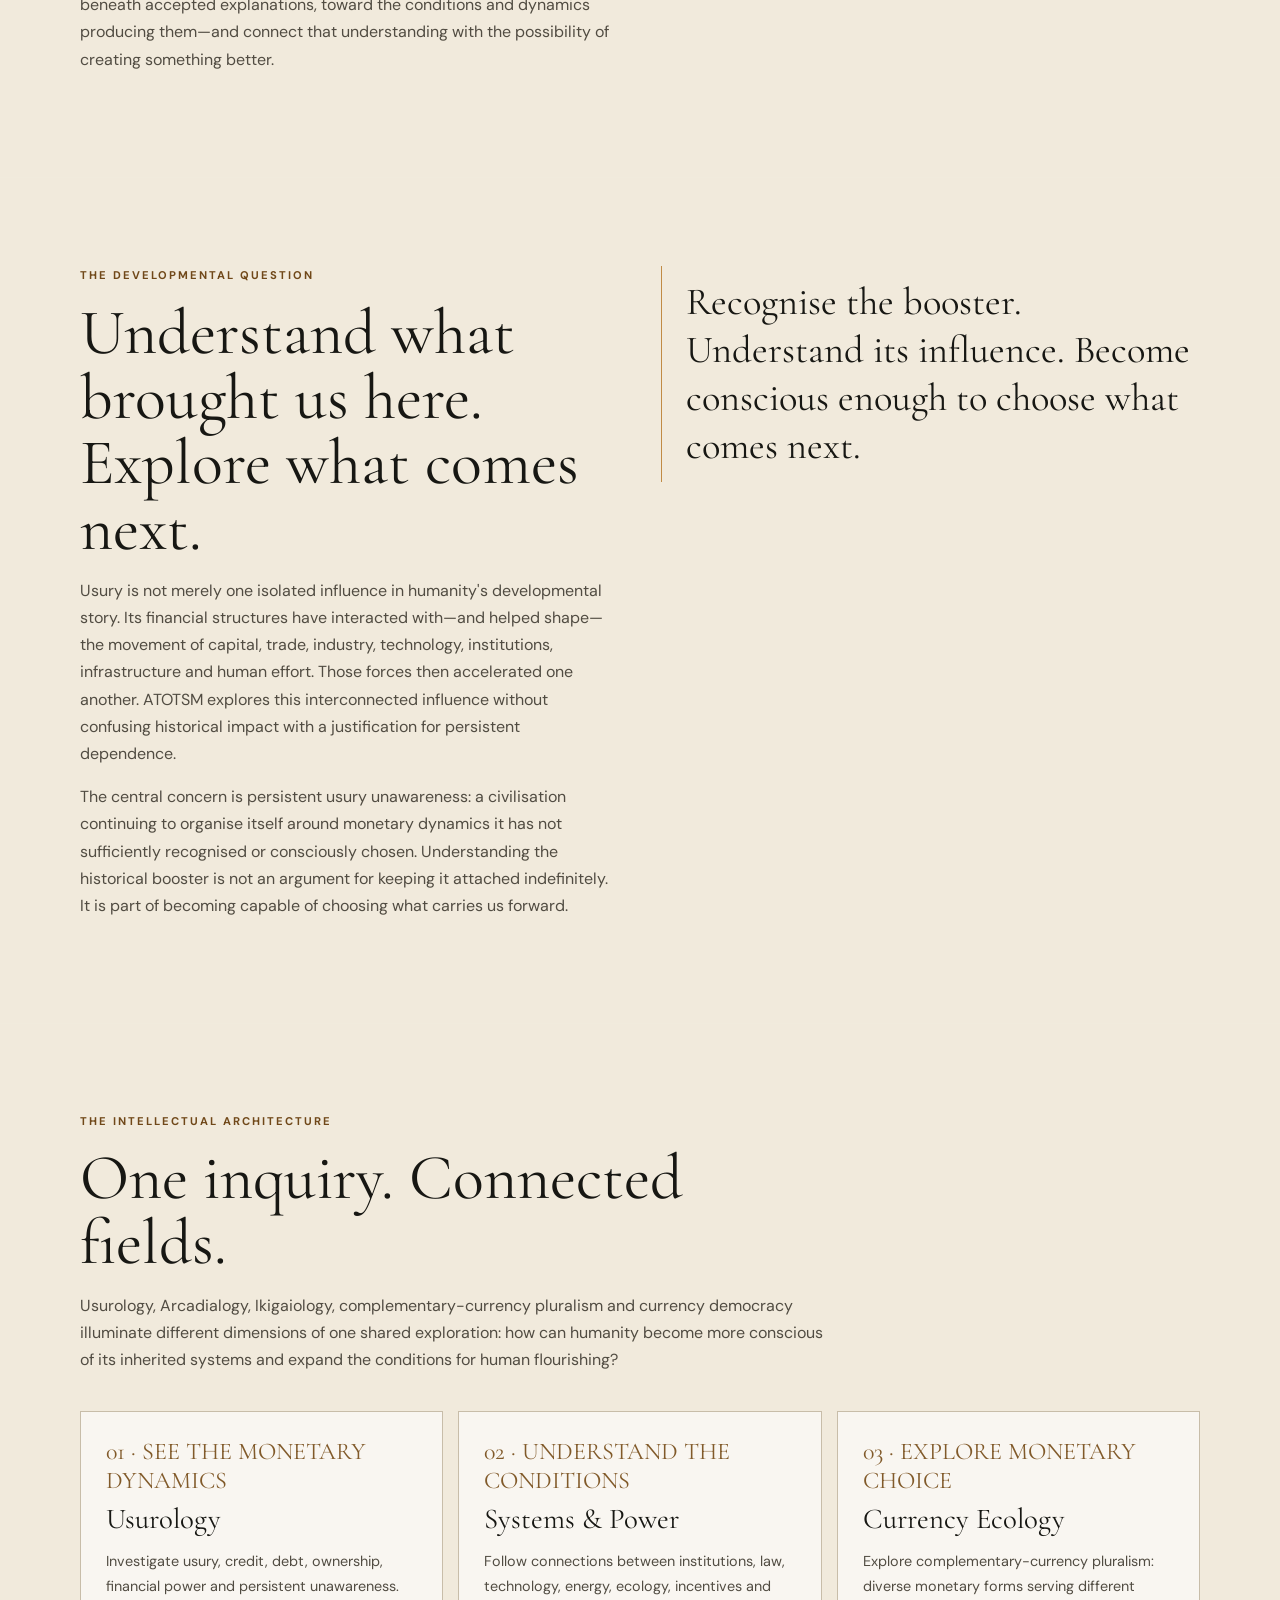
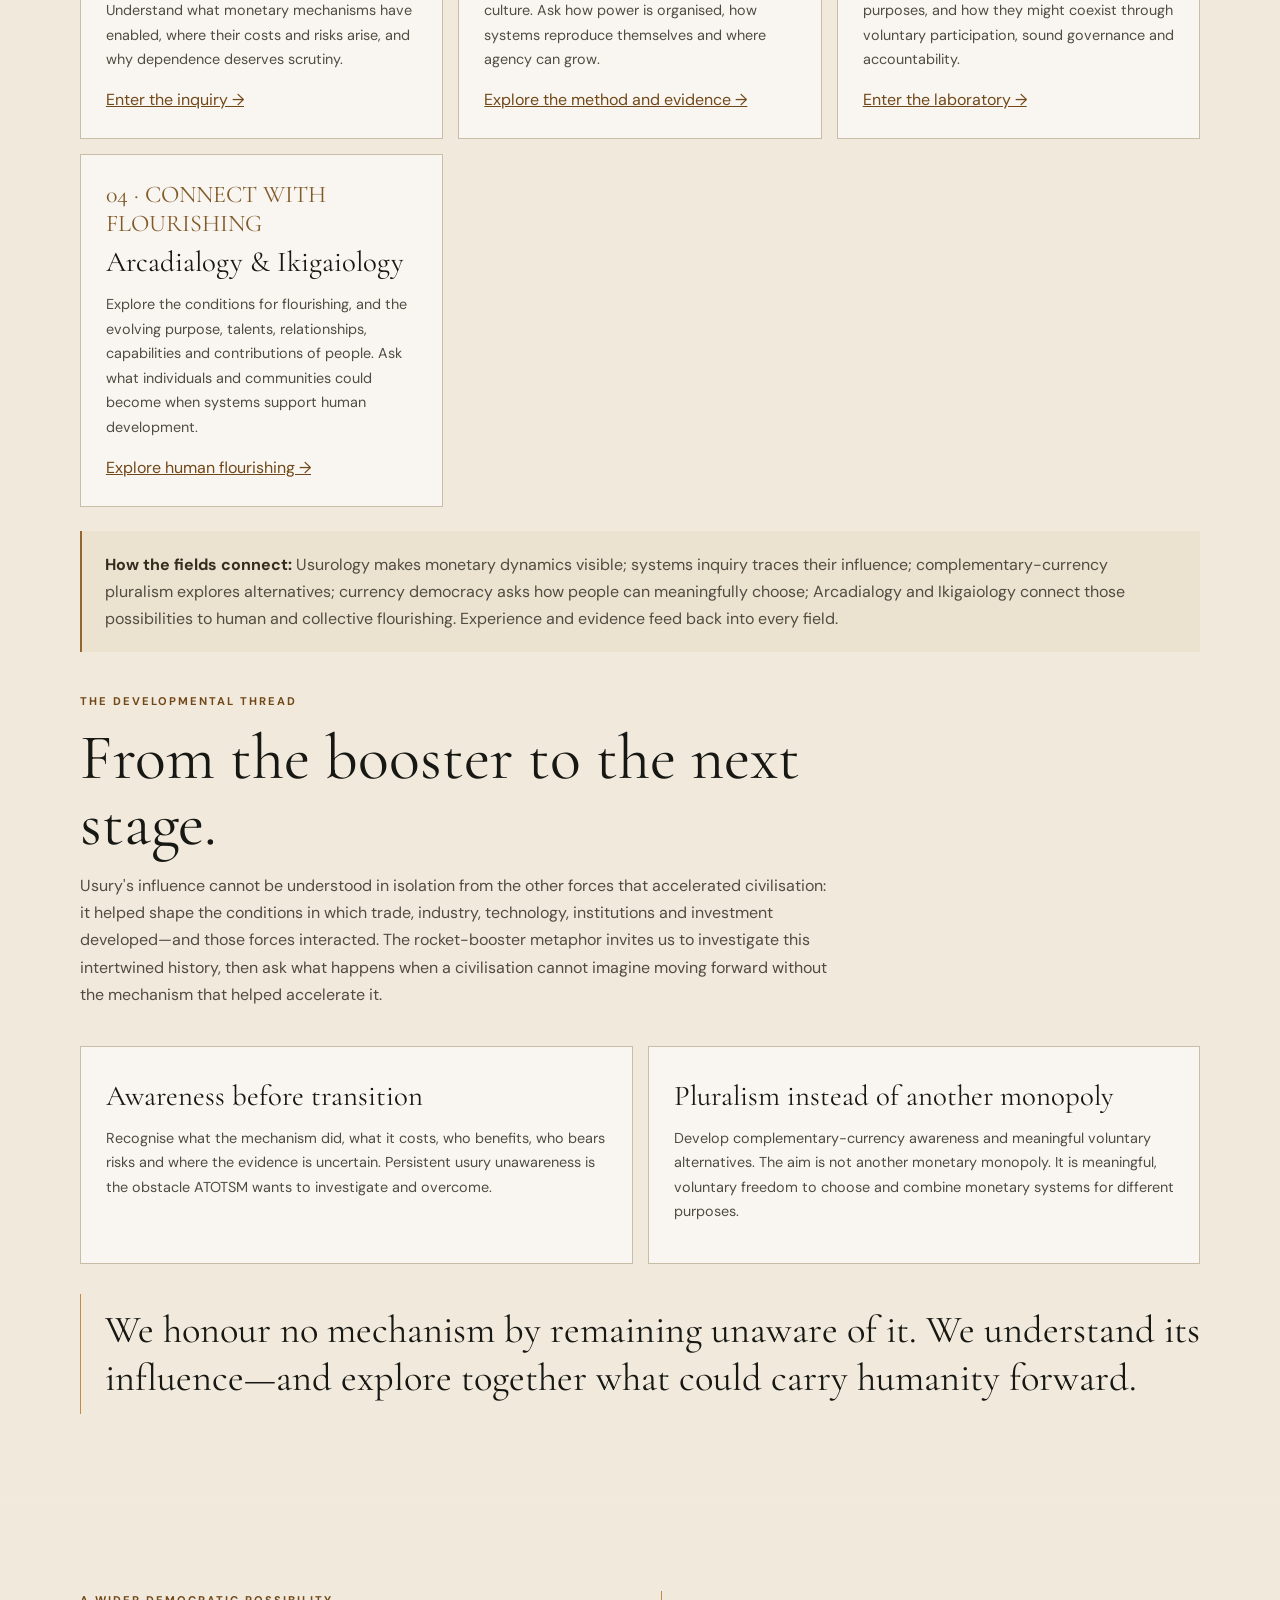
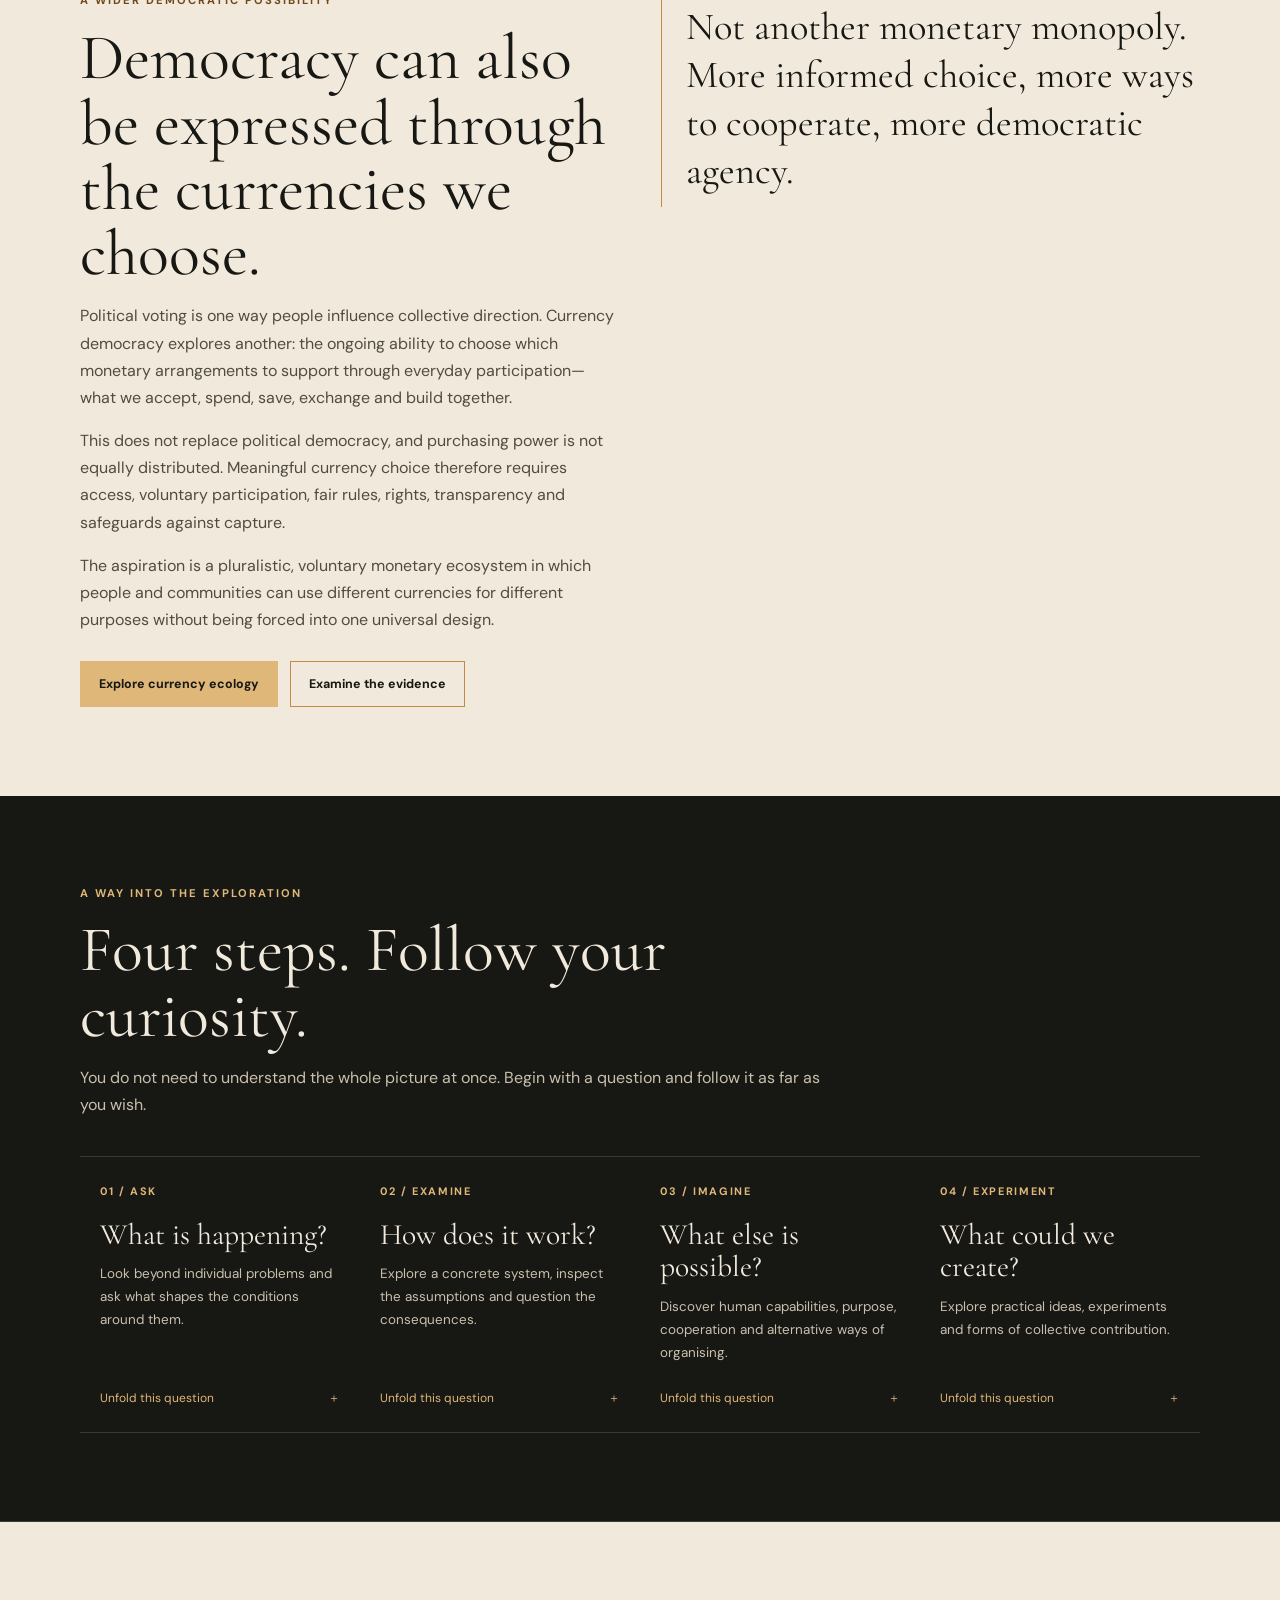
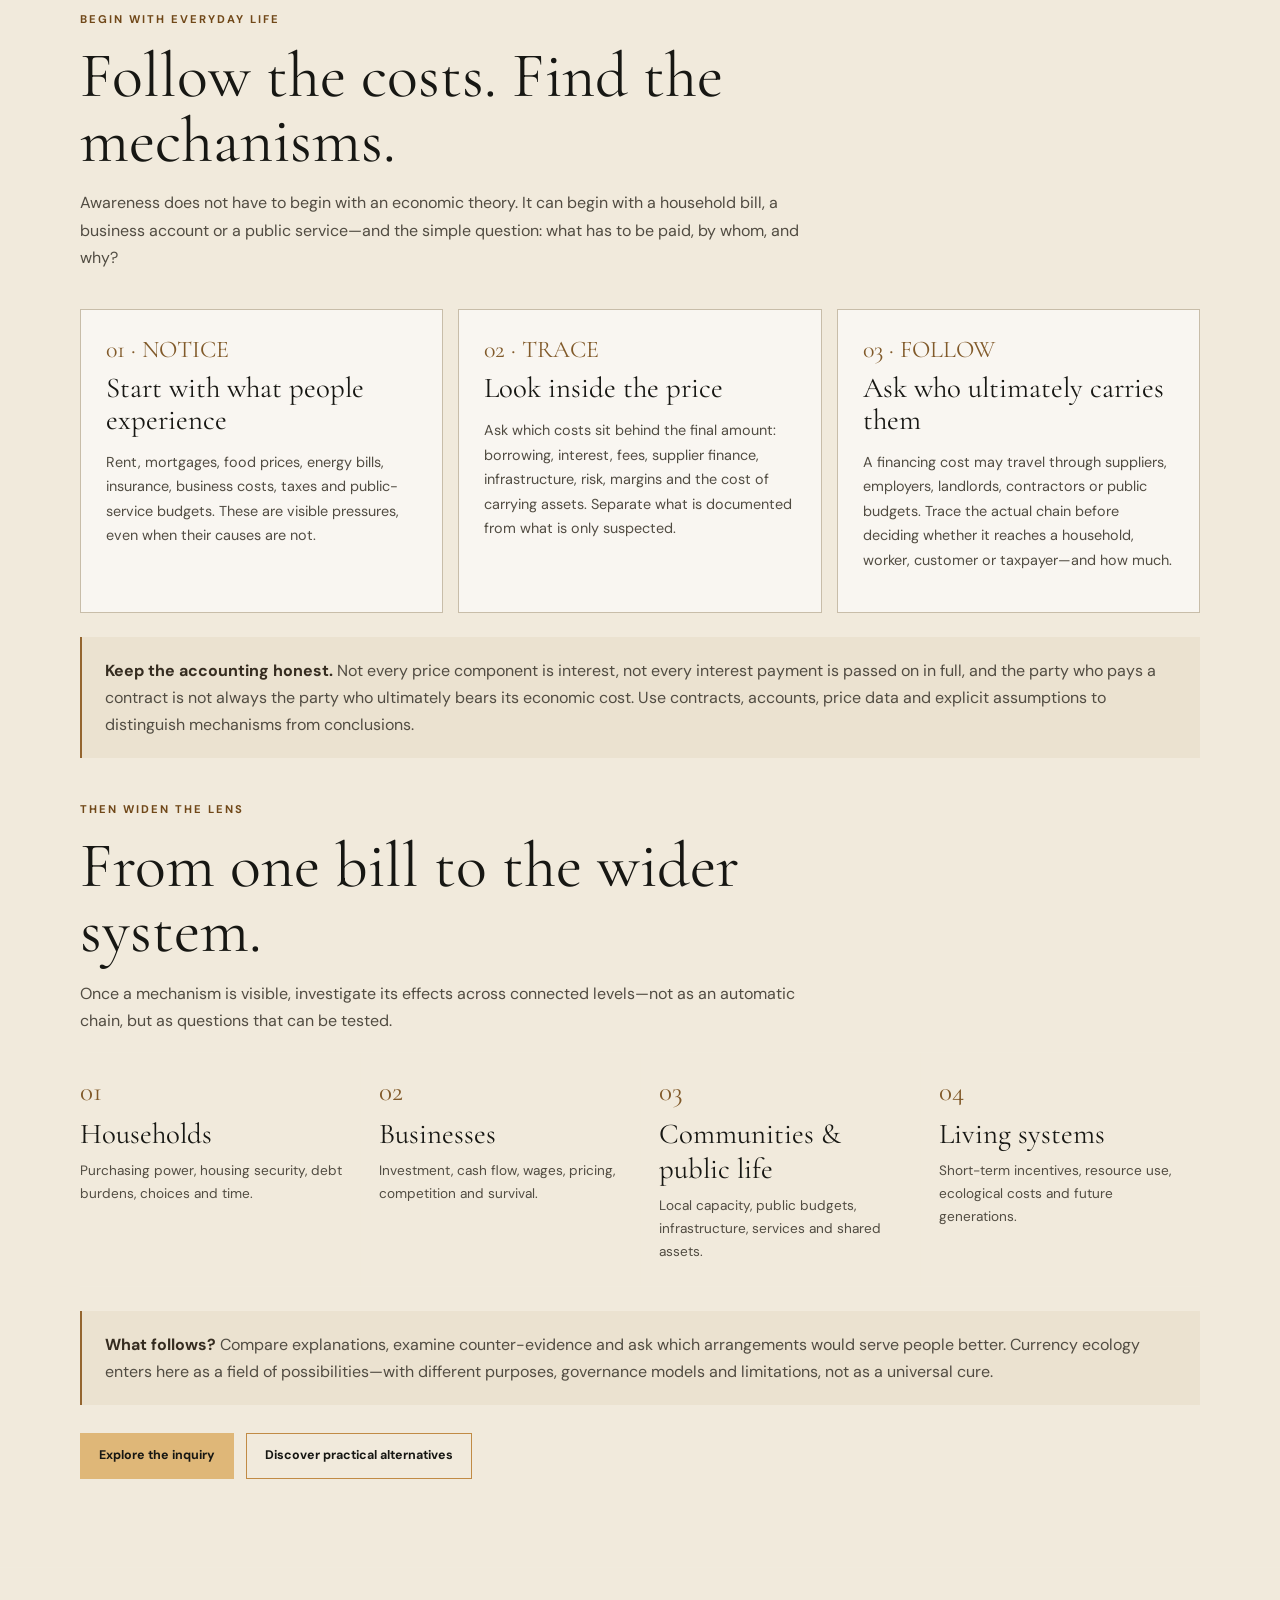
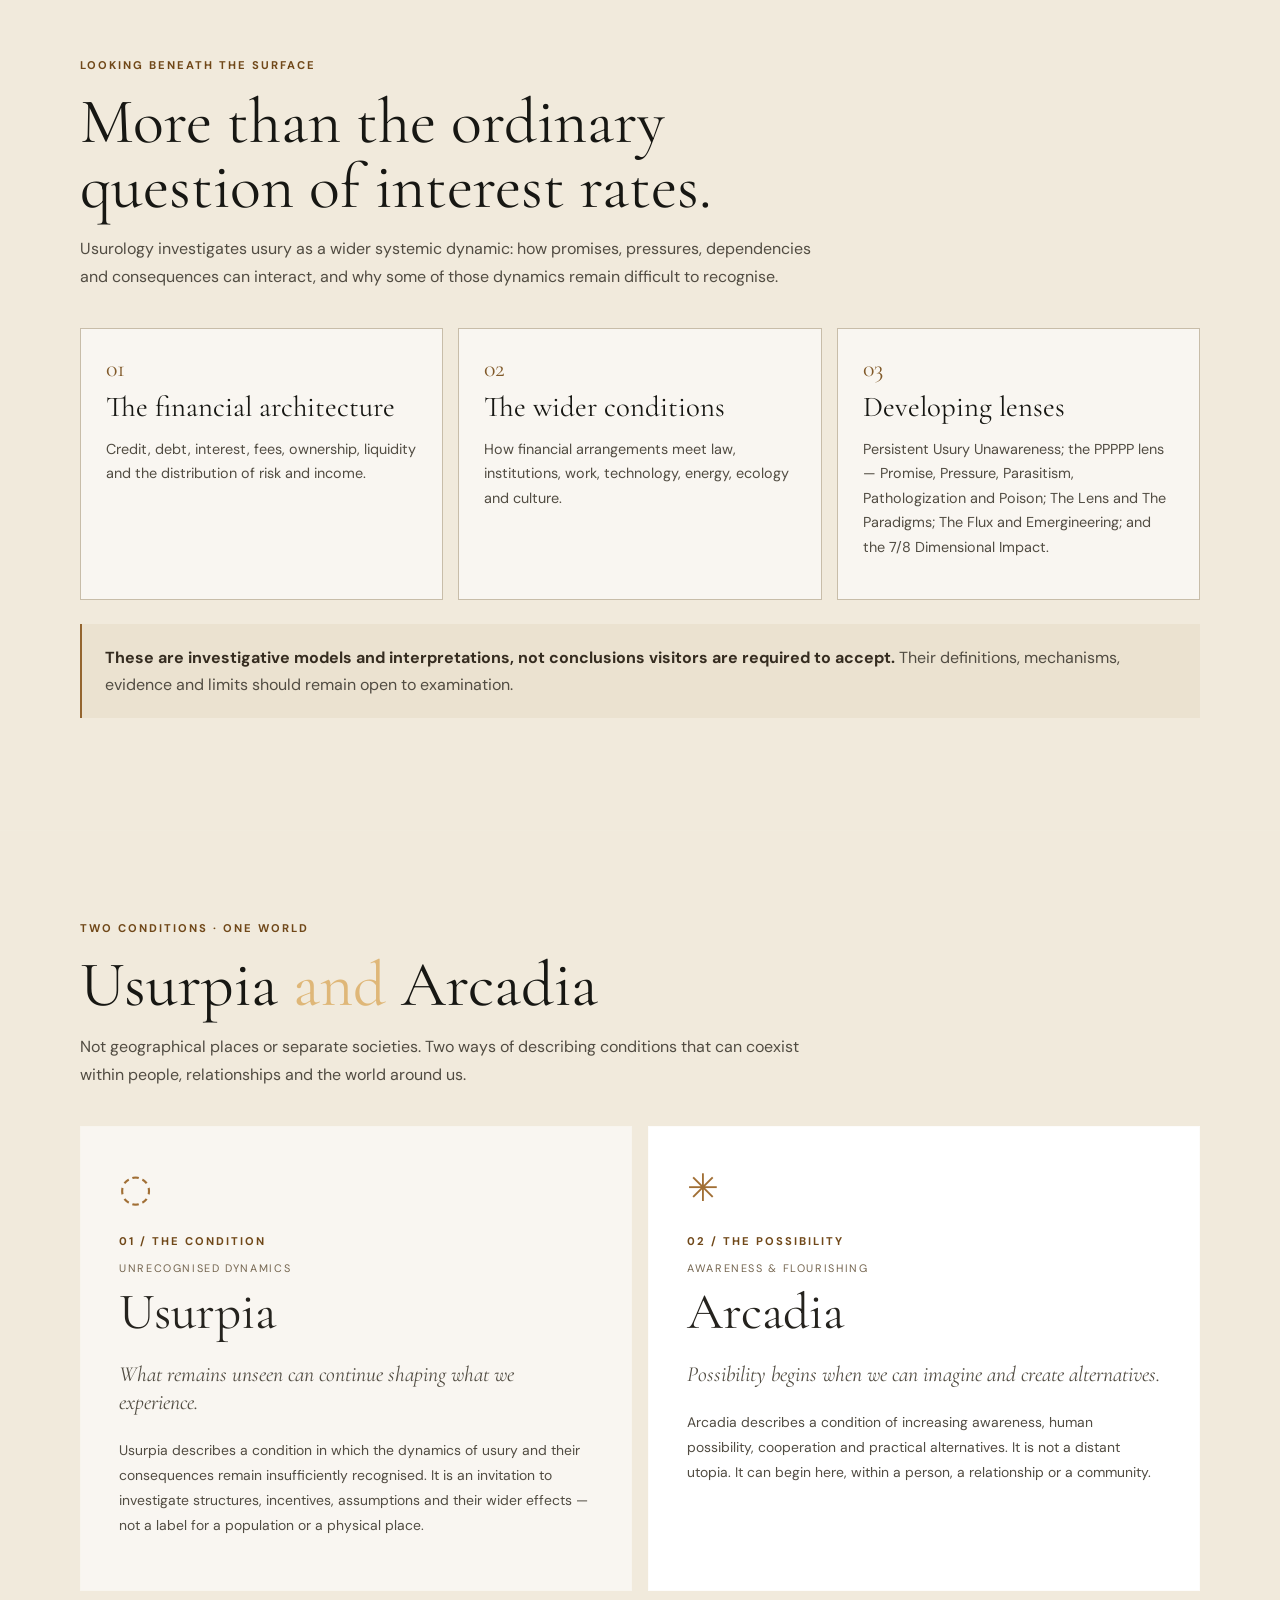
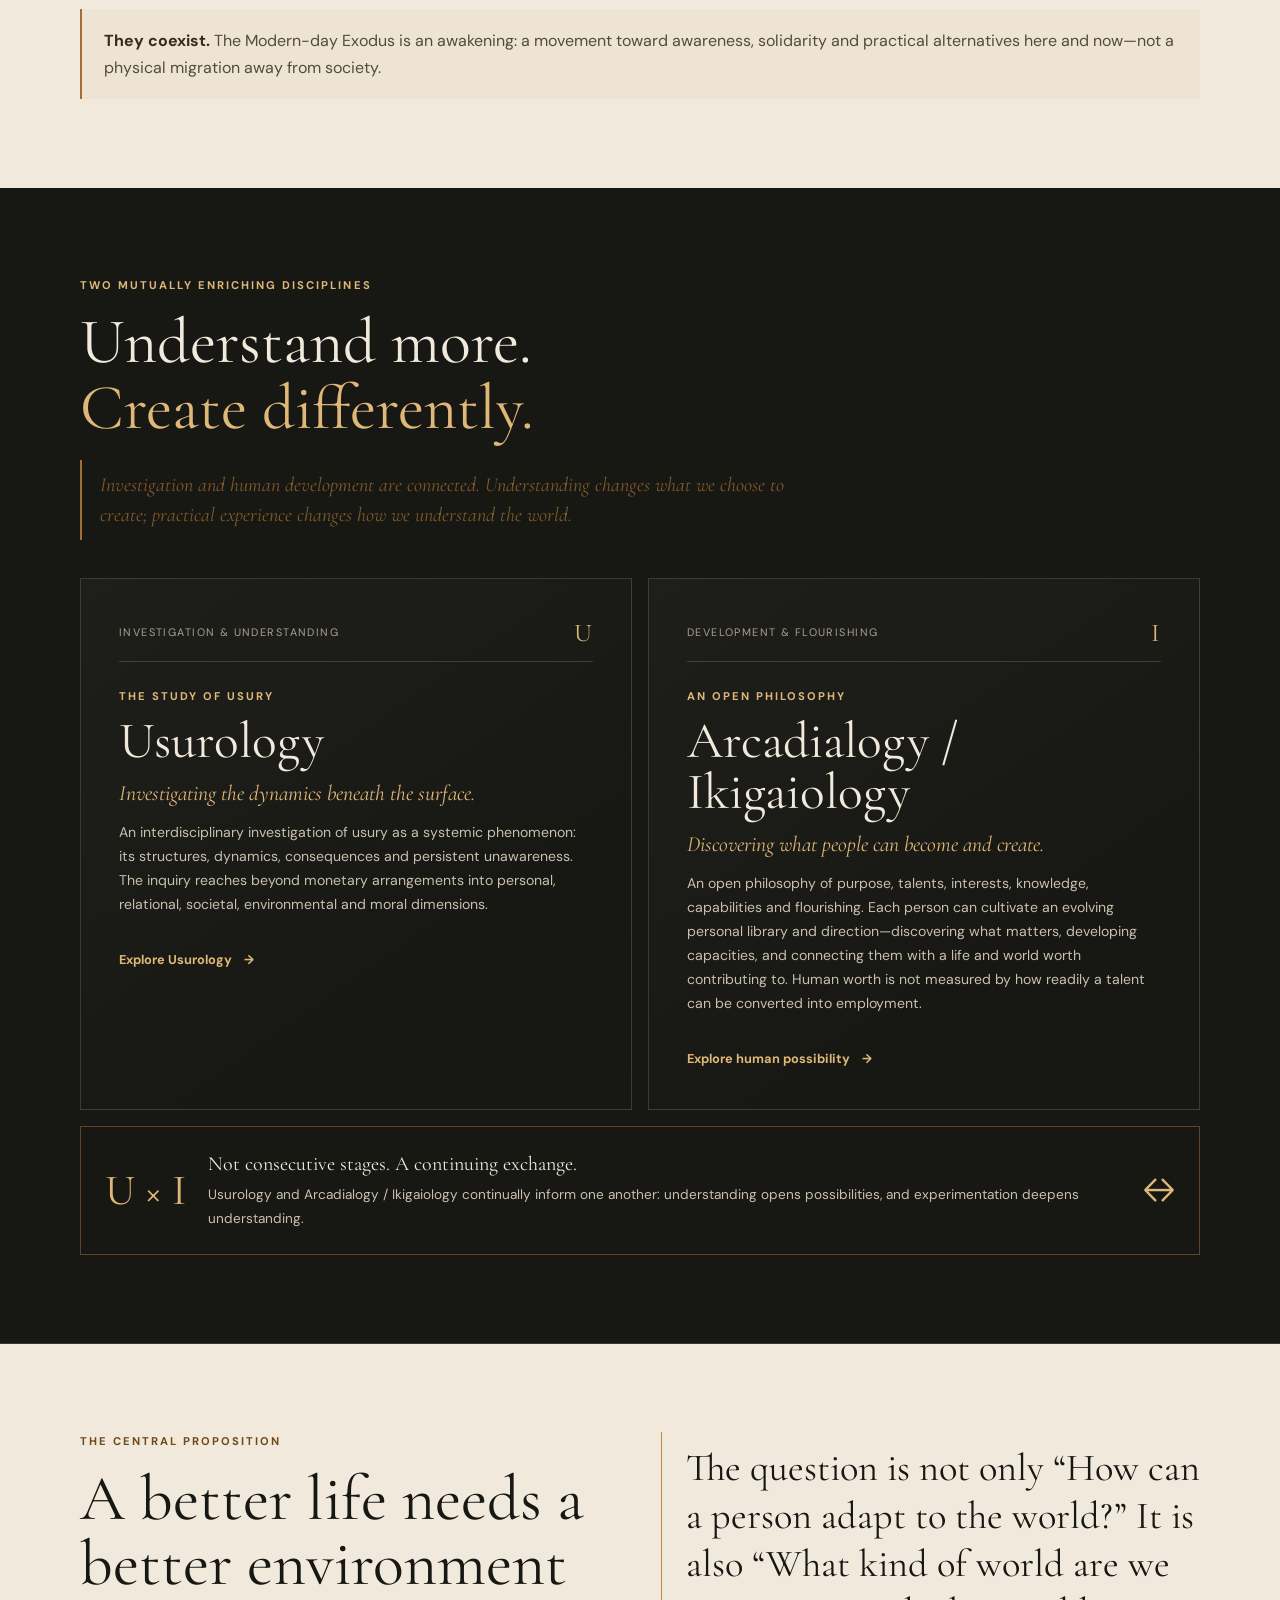
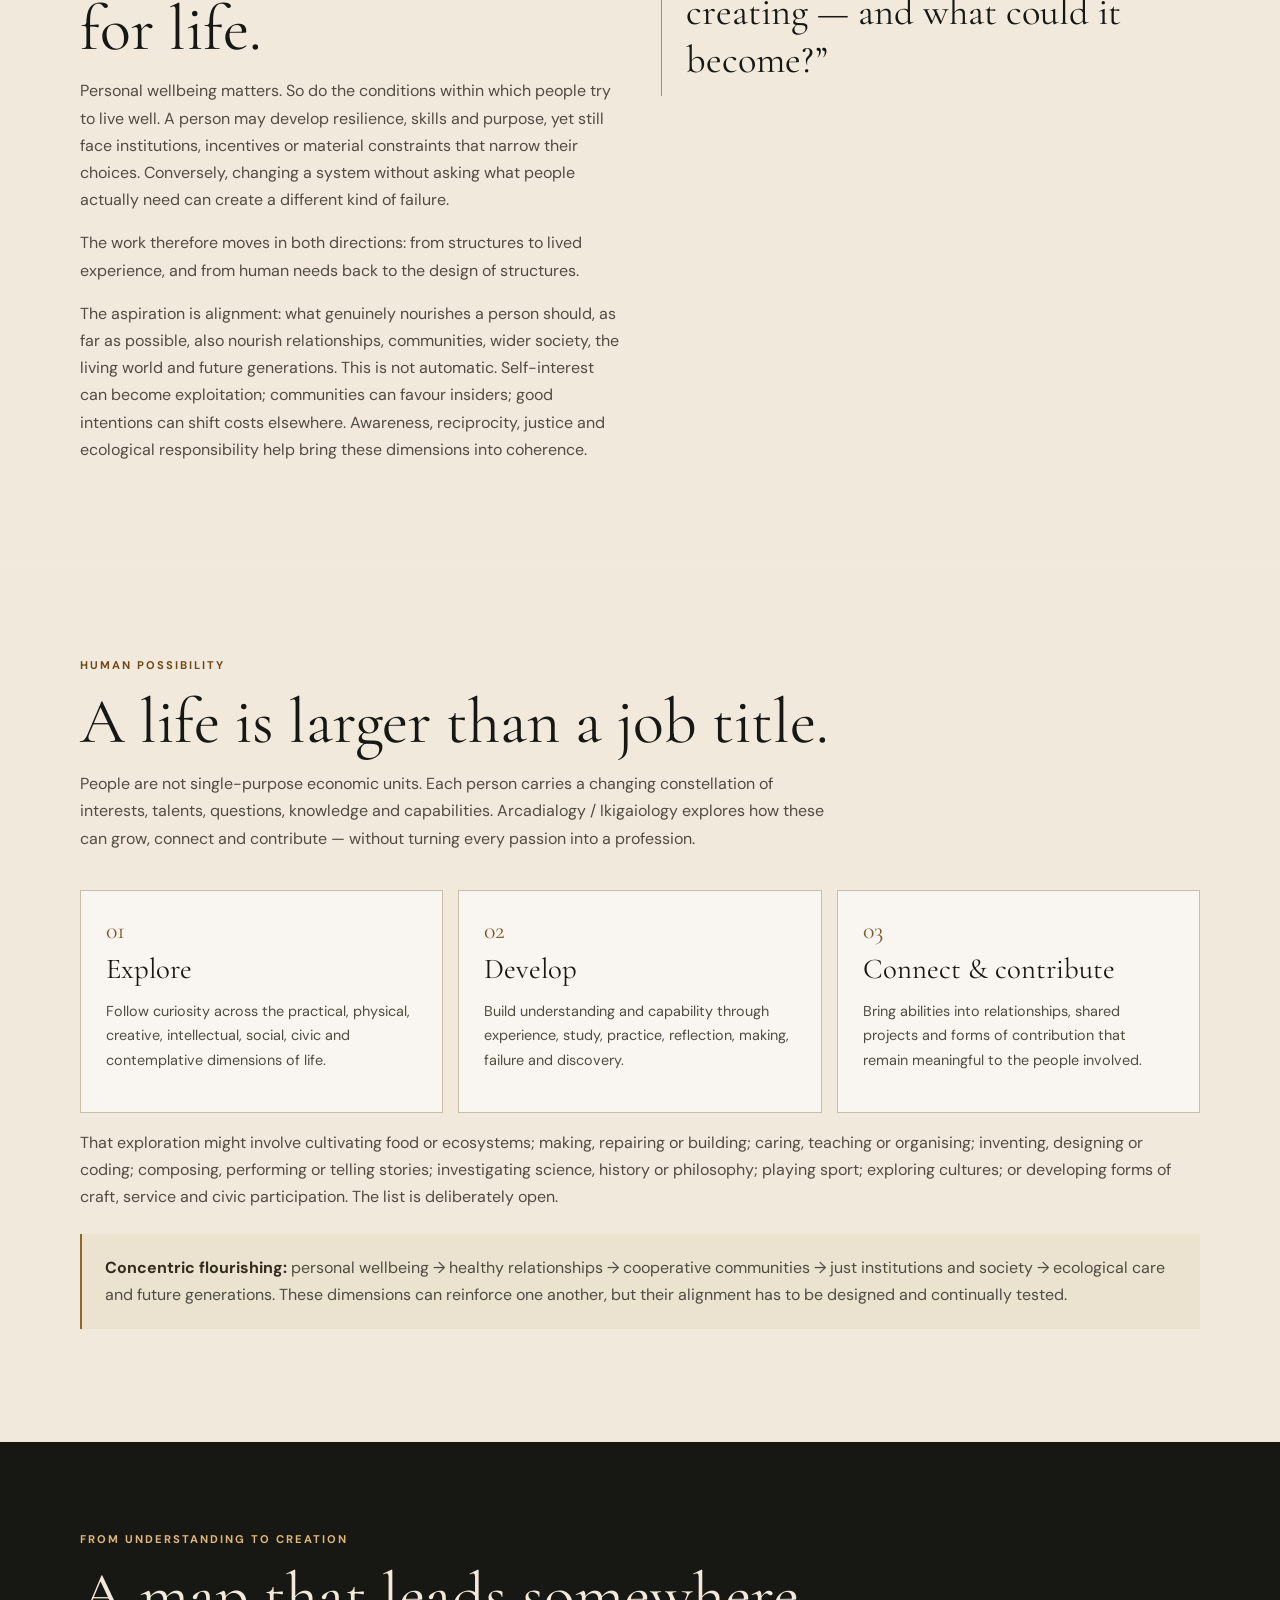
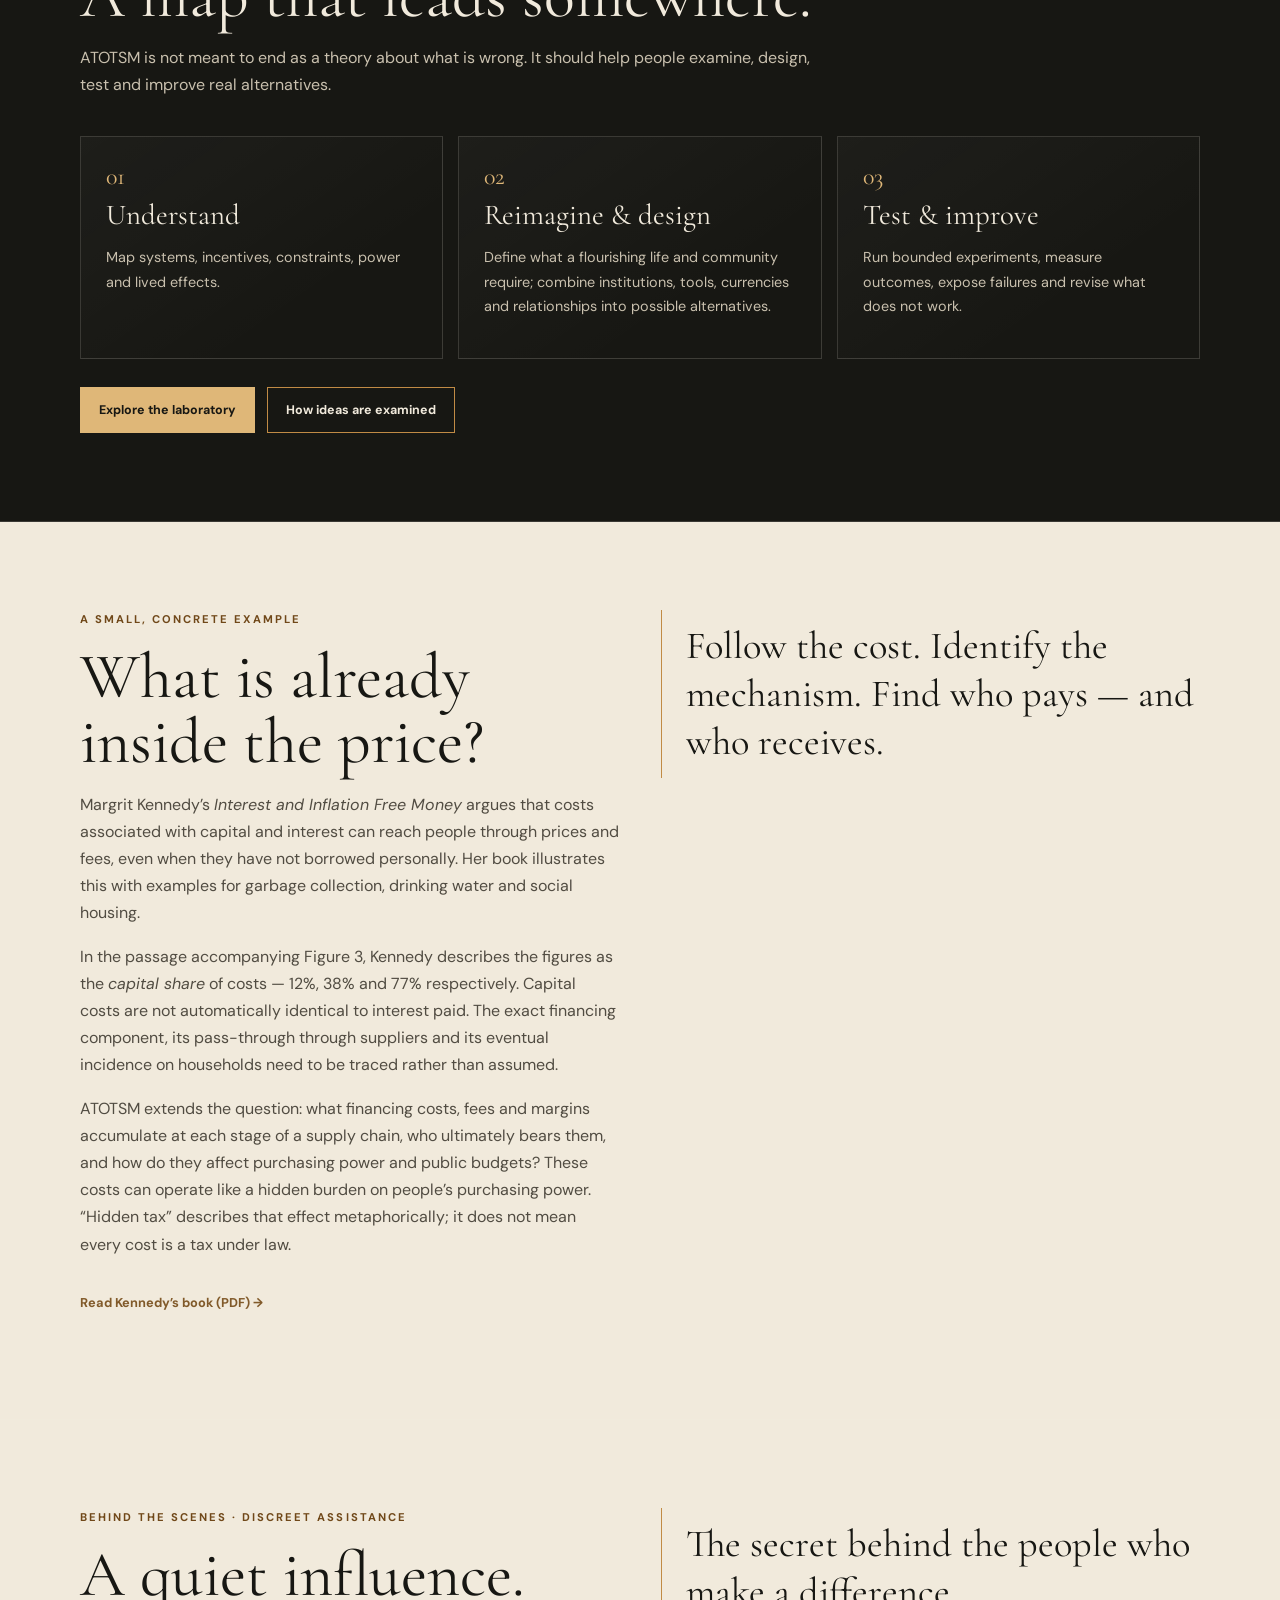
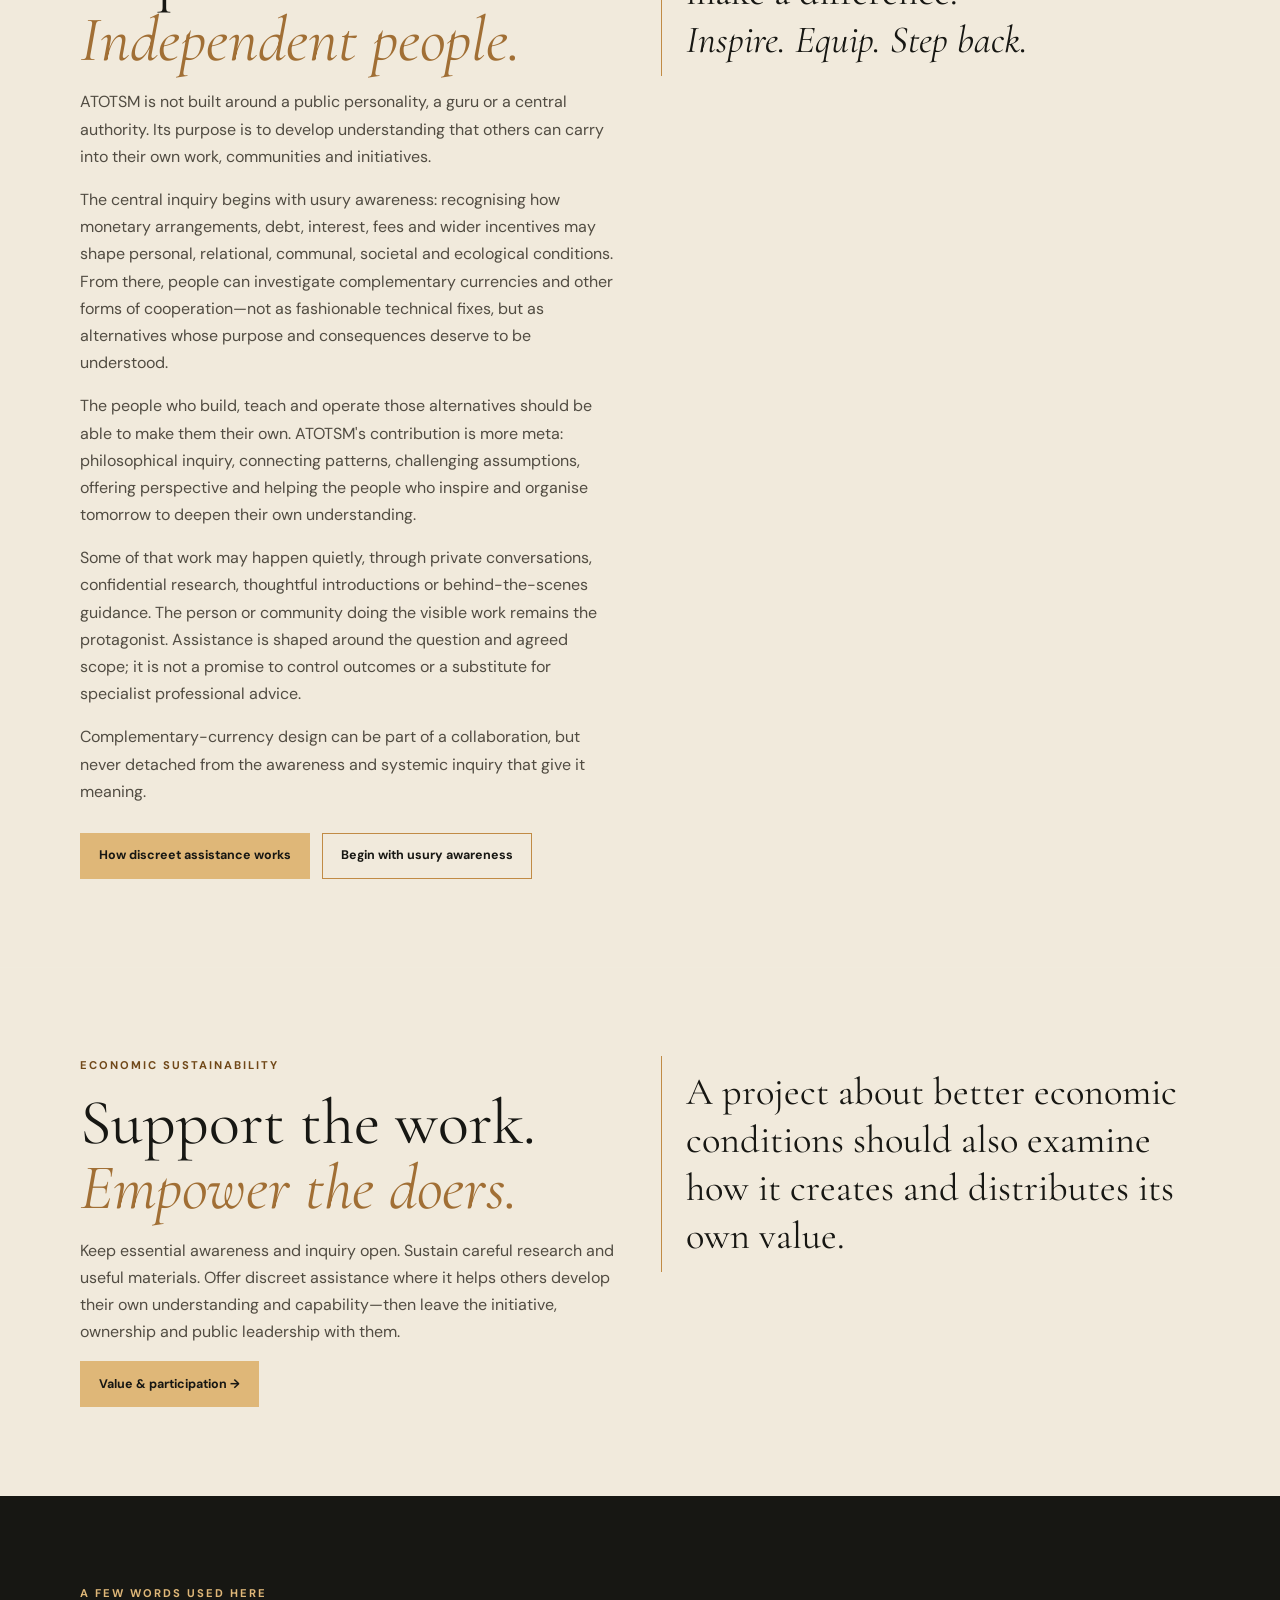
==== commit 1d57bcef: "Use native modal dialog for section index" ====
--- a/index.html
+++ b/index.html
@@ -33,7 +33,15 @@
 </div>
 <div class="orientation-bottom">
 <span class="orientation-hint">Explore at your own pace · No fixed sequence</span>
-<details class="section-map"><summary>On this page <span aria-hidden="true">＋</span></summary><nav aria-label="On this page"></nav></details>
+<div class="section-map">
+<button class="section-map-trigger" type="button" aria-haspopup="dialog" aria-controls="section-index-dialog">On this page <span aria-hidden="true">＋</span></button>
+<dialog class="section-index-dialog" id="section-index-dialog" aria-labelledby="section-index-title">
+<div class="section-index-panel">
+<div class="section-index-heading"><h2 id="section-index-title">On this page</h2><button class="section-index-close" type="button">Close <span aria-hidden="true">×</span></button></div>
+<nav aria-label="On this page"></nav>
+</div>
+</dialog>
+</div>
 </div>
 </div></div>
 <main id="main-content" tabindex="-1">
--- a/assets/site.css
+++ b/assets/site.css
@@ -257,3 +257,105 @@
  .orientation-hint{font-size:.62rem}
  .section-map{margin-left:auto}
 }
+
+/* Visitor orientation refinement: compact two-row grid, consistent edges. */
+.orientation-inner{padding:9px 0 8px}
+.orientation-top,.orientation-bottom{display:flex;align-items:center;justify-content:space-between;min-width:0}
+.orientation-top{min-height:25px}
+.orientation-bottom{margin-top:5px;padding-top:0;border-top:0;min-height:28px}
+.breadcrumb{gap:8px;min-width:0}
+.orientation-map-link,.orientation-map-current{font-size:.68rem;letter-spacing:.015em}
+.orientation-hint{font-size:.66rem;letter-spacing:.025em;line-height:1.3}
+.section-map{margin:0}
+.section-map summary{padding:5px 10px;line-height:1.25;white-space:nowrap}
+@media(max-width:800px){
+ .orientation-inner{padding:9px 0 8px}
+ .orientation-top,.orientation-bottom{gap:10px}
+ .orientation-top{align-items:center}
+ .orientation-bottom{align-items:center;flex-wrap:nowrap}
+ .orientation-hint{min-width:0}
+ .section-map{flex:0 0 auto;margin:0}
+ .section-map summary{padding:5px 9px}
+}
+@media(max-width:440px){
+ .orientation-inner{padding:8px 0}
+ .orientation-top,.orientation-bottom{gap:7px}
+ .breadcrumb{gap:6px;font-size:.68rem}
+ .orientation-map-link,.orientation-map-current{font-size:.62rem}
+ .orientation-hint{font-size:.59rem}
+ .section-map summary{font-size:.64rem;padding:5px 7px}
+}
+
+/* Section index: viewport-centred dialog panel, never anchored off-screen. */
+.section-map[open]{z-index:1000}
+.section-map[open]::before{
+ content:"";
+ position:fixed;
+ inset:0;
+ z-index:1000;
+ background:rgba(0,0,0,.58);
+ backdrop-filter:blur(2px);
+ -webkit-backdrop-filter:blur(2px);
+}
+.section-map nav{
+ position:fixed;
+ z-index:1001;
+ top:50%;
+ left:50%;
+ right:auto;
+ bottom:auto;
+ transform:translate(-50%,-50%);
+ width:min(420px,calc(100vw - 32px));
+ max-width:calc(100vw - 32px);
+ max-height:70vh;
+ max-height:min(70dvh,520px);
+ overflow-y:auto;
+ overscroll-behavior:contain;
+ box-sizing:border-box;
+ padding:12px;
+ border:1px solid var(--line);
+ border-radius:2px;
+ box-shadow:0 24px 70px rgba(0,0,0,.48);
+ background:#24221c;
+}
+.section-map nav a{padding:12px 13px;font-size:.86rem;line-height:1.4}
+.section-map summary{position:relative;z-index:1002}
+@media(max-width:800px){
+ .section-map nav{width:min(420px,calc(100vw - 28px));max-width:calc(100vw - 28px);max-height:72vh;max-height:min(72dvh,520px);padding:10px}
+ .section-map nav a{padding:12px;font-size:.82rem}
+}
+@media(prefers-reduced-motion:no-preference){
+ .section-map[open] nav{animation:section-index-enter .16s ease-out}
+ @keyframes section-index-enter{from{opacity:0;transform:translate(-50%,-48%)}to{opacity:1;transform:translate(-50%,-50%)}}
+}
+
+/* Layering contract: site navigation must always sit above page-level controls. */
+header{z-index:1100}
+.orientation{position:relative;z-index:1}
+.section-map summary{z-index:auto}
+.section-map[open] summary{z-index:1002}
+
+/* Mobile navigation is a full-height overlay, not a small dropdown.
+   It fully covers page-level controls such as the section index while open. */
+@media(max-width:980px){
+ header nav.wrap .links.open{
+  position:absolute;
+  top:72px;
+  left:0;
+  right:0;
+  height:calc(100vh - 72px);
+  height:calc(100dvh - 72px);
+  max-height:calc(100vh - 72px);
+  z-index:1101;
+  display:flex;
+  overflow-y:auto;
+  overscroll-behavior:contain;
+  background:#171713;
+  padding:14px 22px 28px;
+  border-bottom:0;
+ }
+}
+
+/* The overlay belongs above page content as a whole, not just inside its
+   lower stacking context. Keep the sticky site header above both. */
+.orientation.section-index-open{z-index:1050}
